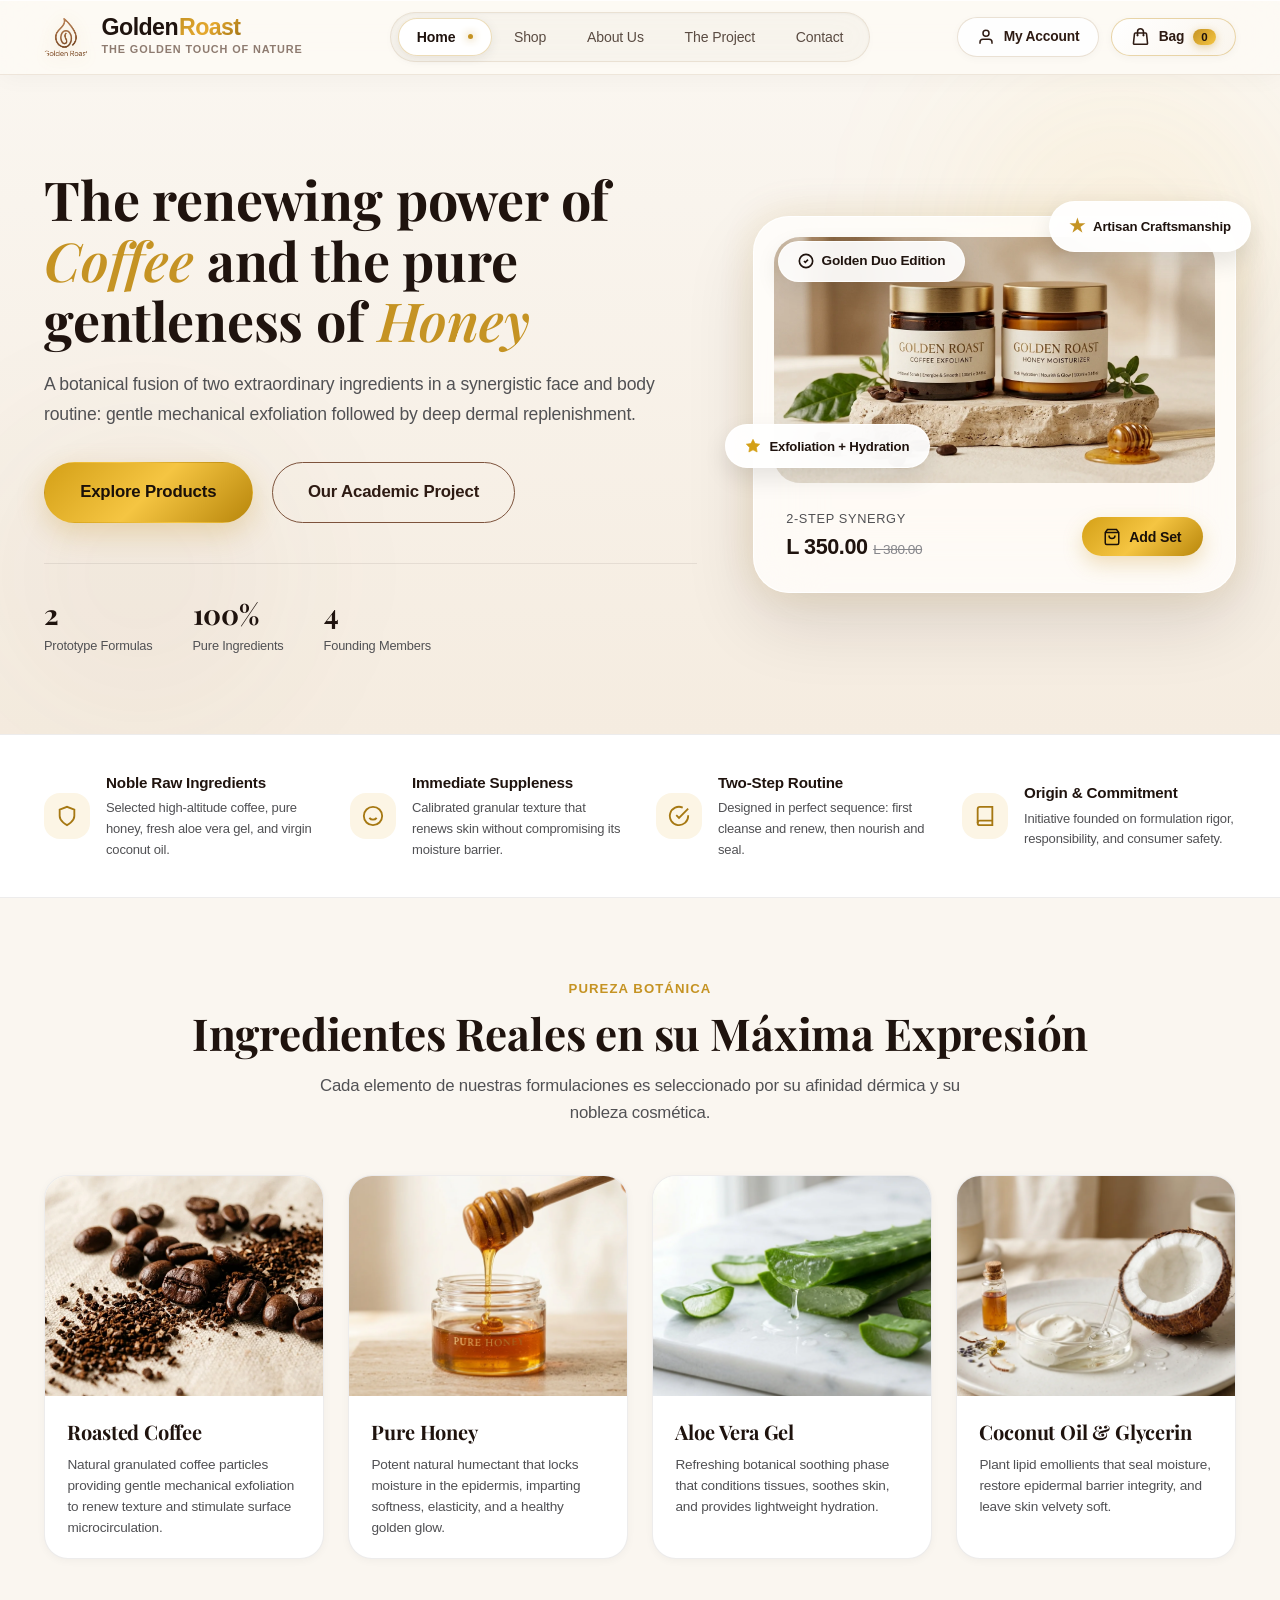
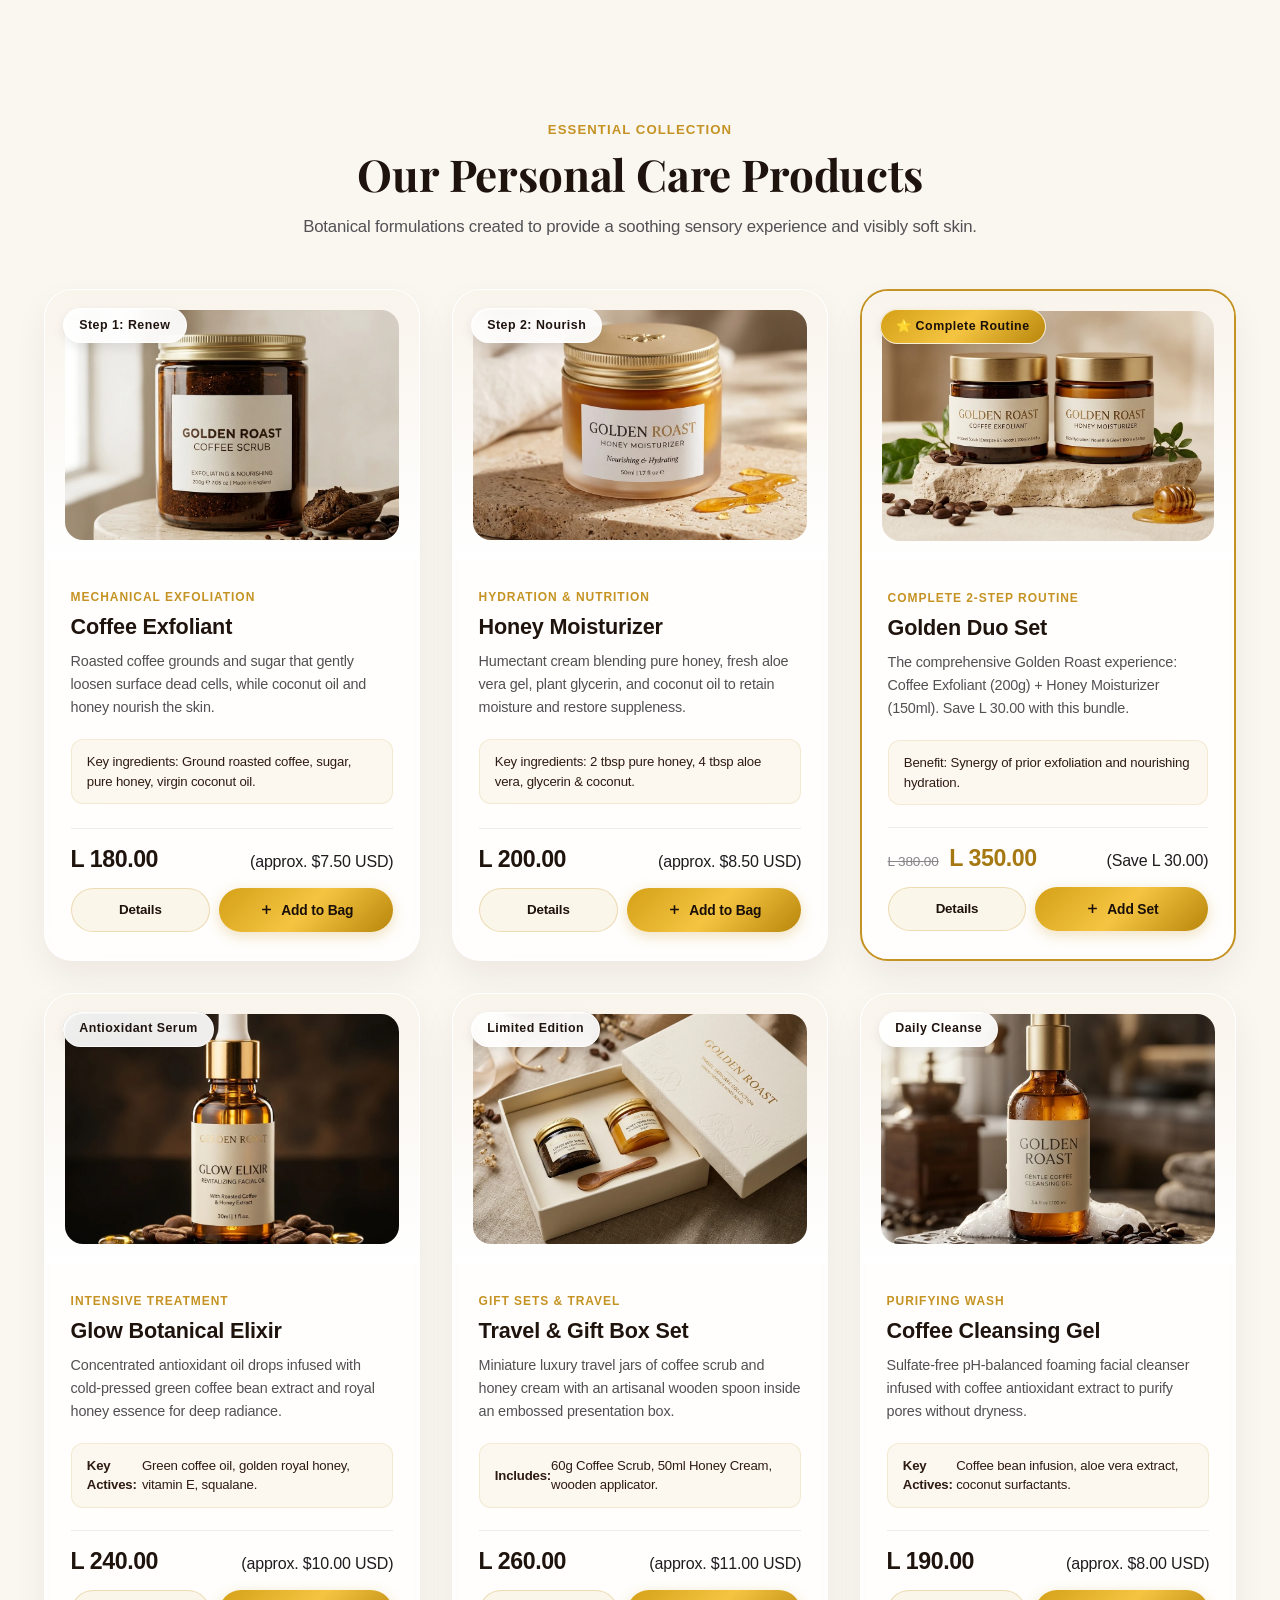
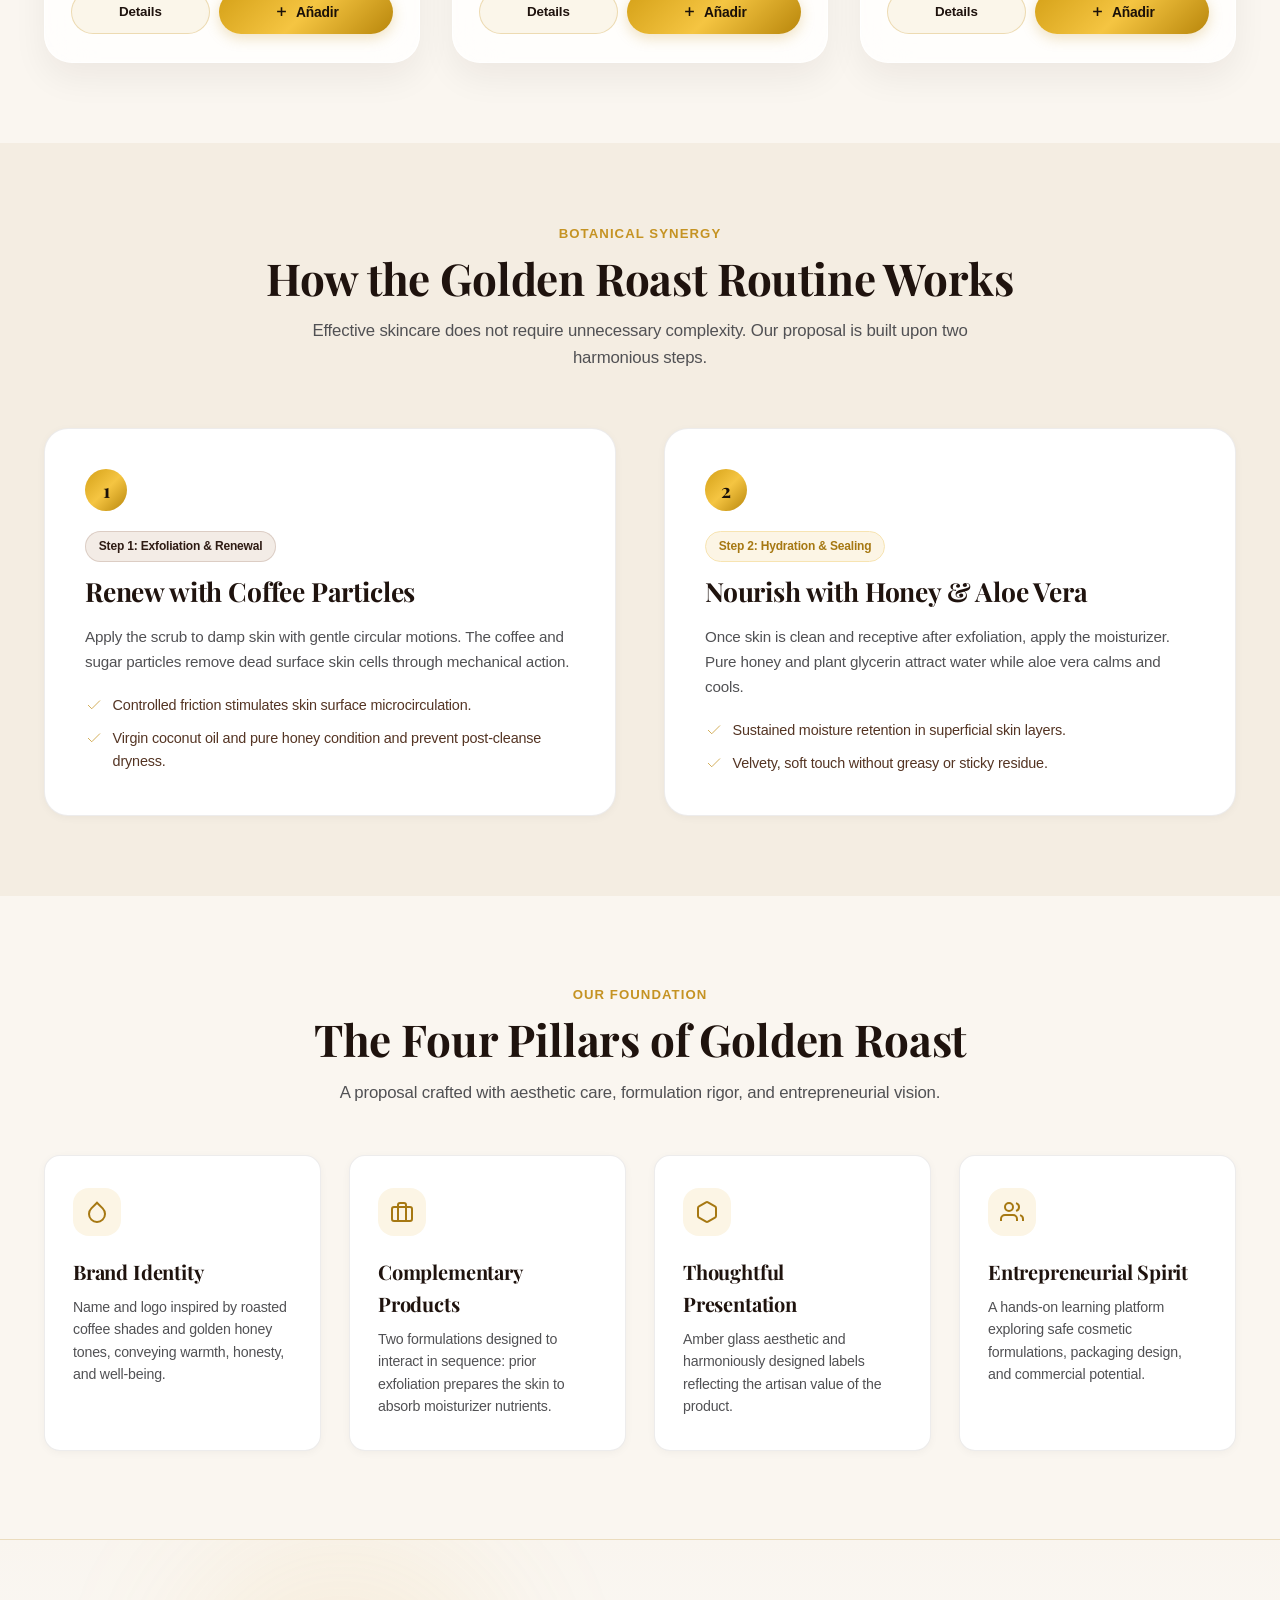
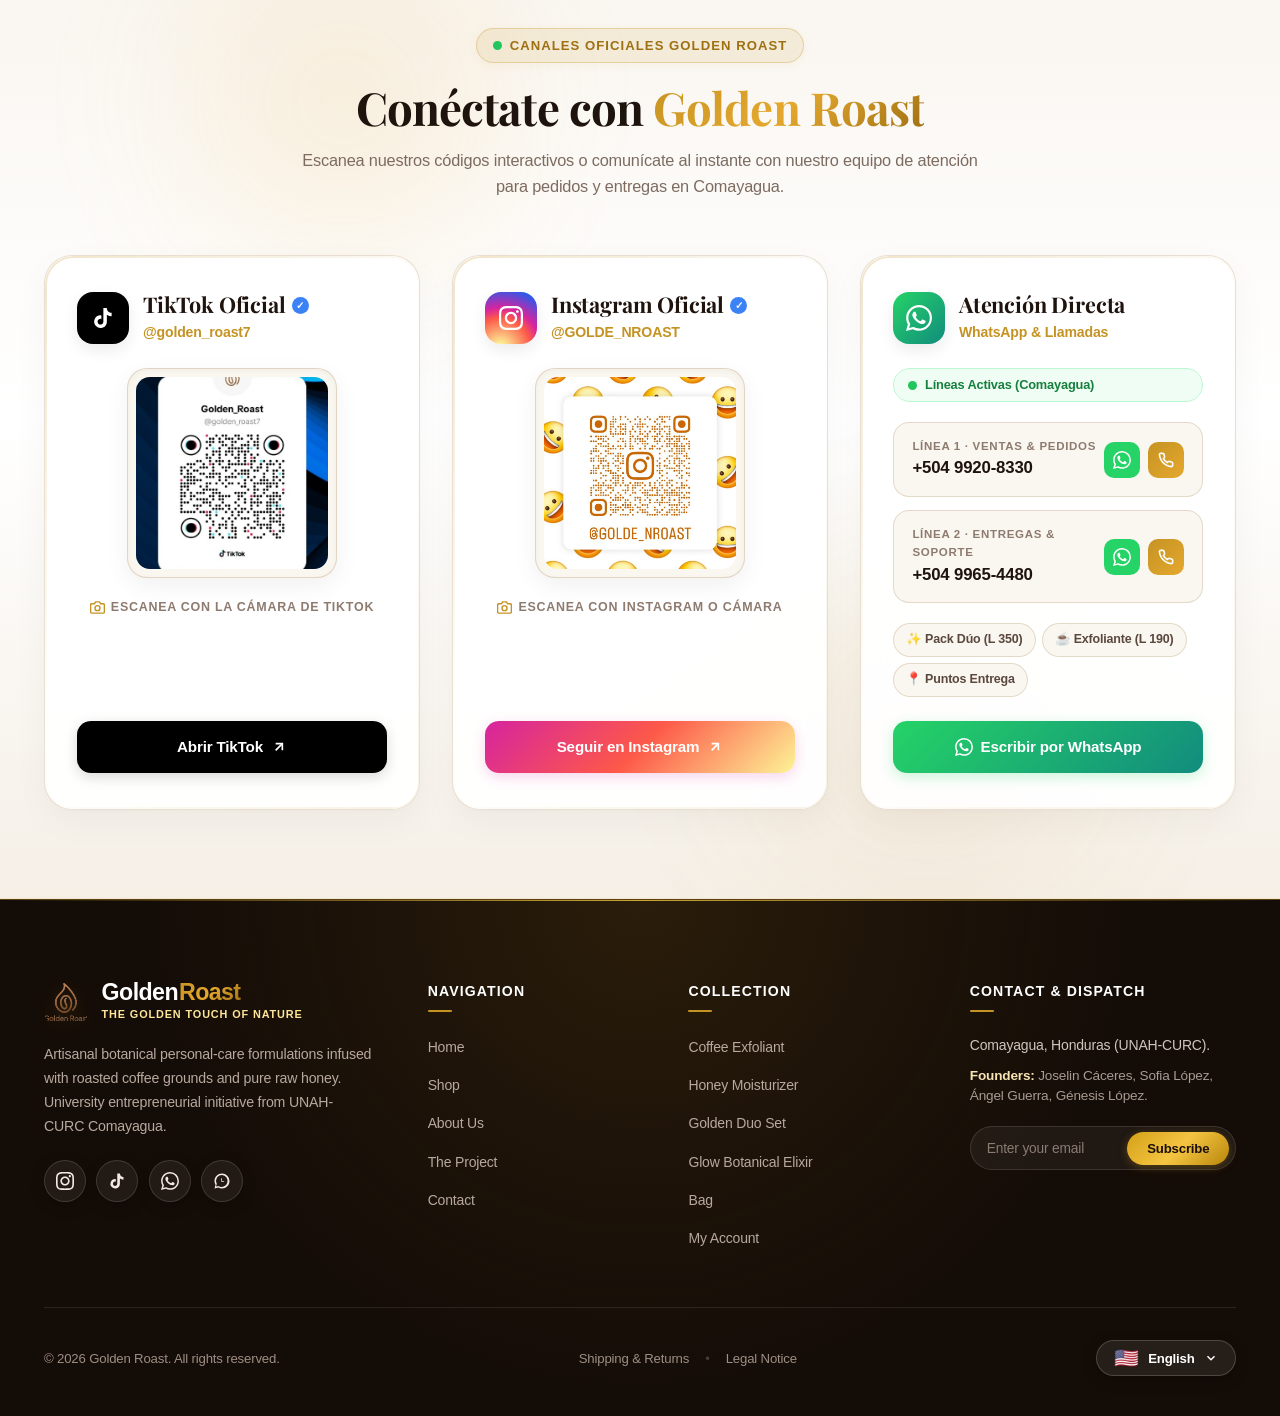
==== index.html @ fe07c1a3 "fix(header): remove top announcement bar" ====
<!DOCTYPE html>
<html lang="en" class="notranslate" translate="no">
<head>
  <meta charset="UTF-8">
  <meta name="viewport" content="width=device-width, initial-scale=1.0">
  <meta name="google" content="notranslate">
  <title>Golden Roast | Cosmética Natural Inspirada en Café y Miel</title>
  <meta name="description" content="Golden Roast: Productos artesanales de cuidado personal formulados con café tostado y miel pura de abeja.">
  <link rel="icon" type="image/png" href="assets/img/logo.png">
  <link rel="stylesheet" href="css/styles.css">
</head>
<body>


  <!-- Brand Preloader -->
  <div class="site-preloader" id="sitePreloader">
    <img src="assets/img/logo.png" alt="Golden Roast" class="preloader-drop">
    <div class="preloader-text">Golden Roast</div>
    <div style="font-size: 0.8rem; color: var(--text-muted); margin-top: 0.35rem;" data-i18n="brand.slogan">The Golden touch of nature</div>
  </div>

      <!-- Header (Apple Human Interface × Windows 11 Fluent Acrylic) -->
  <header class="main-header">
    <div class="container nav-container">
      <a href="index.html" class="brand-link" translate="no">
        <img src="assets/img/logo.png" alt="Golden Roast Logo" class="brand-logo-img">
        <div class="brand-text notranslate" translate="no">
          <span class="brand-name notranslate" translate="no">Golden<span>Roast</span></span>
          <span class="brand-slogan notranslate" translate="no">The Golden touch of nature</span>
        </div>
      </a>

      <!-- Navigation Dock & Off-Canvas Mobile Drawer -->
      <nav class="main-nav" id="mainNav">
        <div class="mobile-nav-header">
          <div class="brand-link" translate="no">
            <img src="assets/img/logo.png" alt="Golden Roast" class="brand-logo-img" style="width: 36px; height: 36px;">
            <span class="brand-name notranslate" translate="no" style="font-size: 1.25rem;">Golden<span>Roast</span></span>
          </div>
          <button class="mobile-nav-close" id="mobileNavClose" aria-label="Close navigation">&times;</button>
        </div>

        <ul class="nav-links">
          <li class="nav-item">
            <a href="index.html" class="active">
              <svg class="nav-icon" width="16" height="16" viewBox="0 0 24 24" fill="none" stroke="currentColor" stroke-width="2"><path d="m3 9 9-7 9 7v11a2 2 0 0 1-2 2H5a2 2 0 0 1-2-2z"/><polyline points="9 22 9 12 15 12 15 22"/></svg>
              <span data-i18n="nav.home">Inicio</span>
            </a>
          </li>
          <li class="nav-item">
            <a href="tienda.html" class="">
              <svg class="nav-icon" width="16" height="16" viewBox="0 0 24 24" fill="none" stroke="currentColor" stroke-width="2"><path d="M6 2 3 6v14a2 2 0 0 0 2 2h14a2 2 0 0 0 2-2V6l-3-4Z"/><line x1="3" y1="6" x2="21" y2="6"/><path d="M16 10a4 4 0 0 1-8 0"/></svg>
              <span data-i18n="nav.shop">Tienda</span>
            </a>
          </li>
          <li class="nav-item">
            <a href="sobre-nosotros.html" class="">
              <svg class="nav-icon" width="16" height="16" viewBox="0 0 24 24" fill="none" stroke="currentColor" stroke-width="2"><circle cx="12" cy="12" r="10"/><line x1="12" y1="16" x2="12" y2="12"/><line x1="12" y1="8" x2="12.01" y2="8"/></svg>
              <span data-i18n="nav.about">Sobre Nosotros</span>
            </a>
          </li>
          <li class="nav-item">
            <a href="proyecto.html" class="">
              <svg class="nav-icon" width="16" height="16" viewBox="0 0 24 24" fill="none" stroke="currentColor" stroke-width="2"><path d="M4 19.5v-15A2.5 2.5 0 0 1 6.5 2H20v20H6.5a2.5 2.5 0 0 1-2.5-2.5Z"/><path d="M6 6h10"/><path d="M6 10h10"/></svg>
              <span data-i18n="nav.project">El Proyecto</span>
            </a>
          </li>
          <li class="nav-item">
            <a href="contacto.html" class="">
              <svg class="nav-icon" width="16" height="16" viewBox="0 0 24 24" fill="none" stroke="currentColor" stroke-width="2"><path d="M22 16.92v3a2 2 0 0 1-2.18 2 19.79 19.79 0 0 1-8.63-3.07 19.5 19.5 0 0 1-6-6 19.79 19.79 0 0 1-3.07-8.67A2 2 0 0 1 4.11 2h3a2 2 0 0 1 2 1.72 12.84 12.84 0 0 0 .7 2.81 2 2 0 0 1-.45 2.11L8.09 9.91a16 16 0 0 0 6 6l1.27-1.27a2 2 0 0 1 2.11-.45 12.84 12.84 0 0 0 2.81.7A2 2 0 0 1 22 16.92z"/></svg>
              <span data-i18n="nav.contact">Contacto</span>
            </a>
          </li>
        </ul>

        <div class="mobile-nav-footer">
          <a href="cuenta.html" class="nav-account-btn " style="width: 100%; justify-content: center;">
            <svg width="18" height="18" viewBox="0 0 24 24" fill="none" stroke="currentColor" stroke-width="2"><path d="M20 21v-2a4 4 0 0 0-4-4H8a4 4 0 0 0-4 4v2"/><circle cx="12" cy="7" r="4"/></svg>
            <span data-i18n="nav.account">Mi Cuenta</span>
          </a>
        </div>
      </nav>

      <!-- Nav Actions -->
      <div class="nav-actions">
        <a href="cuenta.html" class="nav-account-btn ">
          <svg width="18" height="18" viewBox="0 0 24 24" fill="none" stroke="currentColor" stroke-width="2">
            <path d="M20 21v-2a4 4 0 0 0-4-4H8a4 4 0 0 0-4 4v2"></path>
            <circle cx="12" cy="7" r="4"></circle>
          </svg>
          <span data-i18n="nav.account">Mi Cuenta</span>
        </a>

        <button class="btn-cart-nav" aria-label="Abrir Bolsa de Compras">
          <svg class="cart-icon-svg" viewBox="0 0 24 24" fill="none" stroke-width="2">
            <path stroke-linecap="round" stroke-linejoin="round" d="M15.75 10.5V6a3.75 3.75 0 10-7.5 0v4.5m11.356-1.993l1.263 12c.07.665-.45 1.243-1.119 1.243H4.25a1.125 1.125 0 01-1.12-1.243l1.264-12A1.125 1.125 0 015.513 7.5h12.974c.576 0 1.059.435 1.119 1.007zM8.625 10.5a.375.375 0 11-.75 0 .375.375 0 01.75 0zm7.5 0a.375.375 0 11-.75 0 .375.375 0 01.75 0z" />
          </svg>
          <span data-i18n="nav.cart">Bolsa</span>
          <span class="cart-badge">0</span>
        </button>

        <button class="mobile-toggle" id="mobileMenuToggle" aria-label="Abrir Menú">
          <svg width="22" height="22" viewBox="0 0 24 24" fill="none" stroke="currentColor" stroke-width="2.2">
            <line x1="3" y1="12" x2="21" y2="12"></line>
            <line x1="3" y1="6" x2="21" y2="6"></line>
            <line x1="3" y1="18" x2="21" y2="18"></line>
          </svg>
        </button>
      </div>
    </div>
  </header>

  <main>
    <!-- Hero Section con Ambient Glows -->
    <section class="hero">
      <div class="ambient-glow-orb hero-glow-1"></div>
      <div class="ambient-glow-orb hero-glow-2"></div>
      <div class="container hero-grid">
        <div class="hero-content">
          <h1 class="hero-title">
            <span data-i18n="hero.title_pre">El poder renovador del</span> 
            <em data-i18n="hero.title_coffee">Café</em> 
            <span data-i18n="hero.title_and">y la suavidad pura de la</span> 
            <em data-i18n="hero.title_honey">Miel</em>
          </h1>
          <p class="hero-desc" data-i18n="hero.desc">
            Fusión botánica de dos ingredientes extraordinarios en una rutina sinérgica de cuidado facial y corporal: exfoliación mecánica suave seguida de nutrición dérmica profunda.
          </p>
          <div class="hero-cta-group">
            <a href="tienda.html" class="btn btn-primary btn-lg" data-i18n="hero.cta_shop">Descubrir Productos</a>
            <a href="sobre-nosotros.html" class="btn btn-outline btn-lg" data-i18n="hero.cta_project">Conocer el Proyecto</a>
          </div>
          <div class="hero-stats">
            <div class="stat-item">
              <span class="stat-num">2</span>
              <span class="stat-label" data-i18n="hero.stat_prototypes">Fórmulas Prototipo</span>
            </div>
            <div class="stat-item">
              <span class="stat-num">100%</span>
              <span class="stat-label" data-i18n="hero.stat_natural">Ingredientes Puros</span>
            </div>
            <div class="stat-item">
              <span class="stat-num">4</span>
              <span class="stat-label" data-i18n="hero.stat_team">Integrantes Emprendedores</span>
            </div>
          </div>
        </div>

        <div class="hero-visual-stage">
          <div class="hero-floating-bubble hero-bubble-top">
            <span style="color: #C59323; font-size: 1.1rem;">★</span>
            <span data-i18n="hero.pill_artisan">Artisan Craftsmanship</span>
          </div>

          <div class="hero-interactive-card">
            <div class="hero-spotlight-tag">
              <svg width="16" height="16" viewBox="0 0 24 24" fill="none" stroke="currentColor" stroke-width="2.5"><circle cx="12" cy="12" r="10"/><path d="m9 12 2 2 4-4"/></svg>
              <span>Golden Duo Edition</span>
            </div>

            <div class="hero-media-wrapper">
              <picture>
                <source srcset="assets/img/photo-hero-duo.webp" type="image/webp">
                <img src="assets/img/photo-hero-duo.jpg" alt="Golden Roast Skincare Duo Set" class="hero-img" width="600" height="420" loading="eager">
              </picture>
            </div>

            <div class="hero-interactive-bar">
              <div>
                <div style="font-size: 0.8rem; color: var(--text-muted); text-transform: uppercase; letter-spacing: 0.05em;">2-Step Synergy</div>
                <div class="hero-price-tag">L 350.00 <span style="font-size: 0.85rem; color: var(--text-light); text-decoration: line-through; font-weight: 500;">L 380.00</span></div>
              </div>

              <button class="hero-action-pill" data-add-cart="pack-duo">
                <svg width="18" height="18" viewBox="0 0 24 24" fill="none" stroke="currentColor" stroke-width="2"><path d="M6 2 3 6v14a2 2 0 0 0 2 2h14a2 2 0 0 0 2-2V6l-3-4Z"/><path d="M3 6h18"/><path d="M16 10a4 4 0 0 1-8 0"/></svg>
                <span>Add Set</span>
              </button>
            </div>
          </div>

          <div class="hero-floating-bubble hero-bubble-bottom">
            <svg width="16" height="16" viewBox="0 0 24 24" fill="#D4A017" stroke="#D4A017">
              <polygon points="12 2 15.09 8.26 22 9.27 17 14.14 18.18 21.02 12 17.77 5.82 21.02 7 14.14 2 9.27 8.91 8.26 12 2"/>
            </svg>
            <span data-i18n="hero.pill_routine">Exfoliation + Hydration</span>
          </div>
        </div>
      </div>
    </section>

    <!-- Trust / Values Bar -->
    <section class="trust-bar">
      <div class="container trust-grid">
        <div class="trust-card">
          <div class="trust-icon">
            <svg width="22" height="22" viewBox="0 0 24 24" fill="none" stroke="currentColor" stroke-width="2">
              <path d="M12 22s8-4 8-10V5l-8-3-8 3v7c0 6 8 10 8 10z"></path>
            </svg>
          </div>
          <div>
            <h4 class="trust-title" data-i18n="trust.ingredients.title">Materias Primas Nobles</h4>
            <p class="trust-desc" data-i18n="trust.ingredients.desc">Café de altura seleccionado, miel pura de abeja, gel de aloe vera y aceite de coco virgen.</p>
          </div>
        </div>

        <div class="trust-card">
          <div class="trust-icon">
            <svg width="22" height="22" viewBox="0 0 24 24" fill="none" stroke="currentColor" stroke-width="2">
              <circle cx="12" cy="12" r="10"></circle>
              <path d="M8 14s1.5 2 4 2 4-2 4-2"></path>
              <line x1="9" y1="9" x2="9.01" y2="9"></line>
              <line x1="15" y1="9" x2="15.01" y2="9"></line>
            </svg>
          </div>
          <div>
            <h4 class="trust-title" data-i18n="trust.softness.title">Suavidad Inmediata</h4>
            <p class="trust-desc" data-i18n="trust.softness.desc">Textura granulada calibrada que renueva la piel sin agredir su barrera protectora.</p>
          </div>
        </div>

        <div class="trust-card">
          <div class="trust-icon">
            <svg width="22" height="22" viewBox="0 0 24 24" fill="none" stroke="currentColor" stroke-width="2">
              <path d="M22 11.08V12a10 10 0 1 1-5.93-9.14"></path>
              <polyline points="22 4 12 14.01 9 11.01"></polyline>
            </svg>
          </div>
          <div>
            <h4 class="trust-title" data-i18n="trust.synergy.title">Rutina en Dos Pasos</h4>
            <p class="trust-desc" data-i18n="trust.synergy.desc">Diseñados en secuencia perfecta: primero limpiar y renovar, luego nutrir y sellar.</p>
          </div>
        </div>

        <div class="trust-card">
          <div class="trust-icon">
            <svg width="22" height="22" viewBox="0 0 24 24" fill="none" stroke="currentColor" stroke-width="2">
              <path d="M4 19.5A2.5 2.5 0 0 1 6.5 17H20"></path>
              <path d="M6.5 2H20v20H6.5A2.5 2.5 0 0 1 4 19.5v-15A2.5 2.5 0 0 1 6.5 2z"></path>
            </svg>
          </div>
          <div>
            <h4 class="trust-title" data-i18n="trust.origin.title">Origen & Compromiso</h4>
            <p class="trust-desc" data-i18n="trust.origin.desc">Iniciativa nacida con rigor de formulación, responsabilidad y transparencia.</p>
          </div>
        </div>
      </div>
    </section>

    <!-- Módulo de Fotografía Real de Ingredientes -->
    <section class="ingredient-showcase-section">
      <div class="container">
        <div style="text-align: center;">
          <span class="section-tag">Pureza Botánica</span>
          <h2 class="section-title">Ingredientes Reales en su Máxima Expresión</h2>
          <p class="section-subtitle">
            Cada elemento de nuestras formulaciones es seleccionado por su afinidad dérmica y su nobleza cosmética.
          </p>
        </div>

        <div class="ingredient-photo-grid">
          <!-- 1. Roasted Coffee -->
          <article class="ingredient-photo-card">
            <div class="ingredient-img-wrapper">
              <picture>
                <source srcset="assets/img/photo-coffee-beans.webp" type="image/webp">
                <img src="assets/img/photo-coffee-beans.jpg" alt="Roasted Coffee Beans and Natural Grounds" loading="lazy" width="400" height="260">
              </picture>
            </div>
            <div class="ingredient-card-content">
              <h4 data-i18n="home.ing_coffee_title">Roasted Coffee</h4>
              <p data-i18n="home.ing_coffee_desc">Natural granulated coffee particles providing gentle mechanical exfoliation to renew texture and stimulate surface microcirculation.</p>
            </div>
          </article>

          <!-- 2. Pure Honey -->
          <article class="ingredient-photo-card">
            <div class="ingredient-img-wrapper">
              <picture>
                <source srcset="assets/img/photo-honey.webp" type="image/webp">
                <img src="assets/img/photo-honey.jpg" alt="Pure Raw Natural Honey" loading="lazy" width="400" height="260">
              </picture>
            </div>
            <div class="ingredient-card-content">
              <h4 data-i18n="home.ing_honey_title">Pure Honey</h4>
              <p data-i18n="home.ing_honey_desc">Potent natural humectant that locks moisture in the epidermis, imparting softness, elasticity, and a healthy golden glow.</p>
            </div>
          </article>

          <!-- 3. Aloe Vera Gel -->
          <article class="ingredient-photo-card">
            <div class="ingredient-img-wrapper">
              <picture>
                <source srcset="assets/img/photo-aloe-vera.webp" type="image/webp">
                <img src="assets/img/photo-aloe-vera.jpg" alt="Fresh Green Aloe Vera Botanical Leaf" loading="lazy" width="400" height="260">
              </picture>
            </div>
            <div class="ingredient-card-content">
              <h4 data-i18n="home.ing_aloe_title">Aloe Vera Gel</h4>
              <p data-i18n="home.ing_aloe_desc">Refreshing botanical soothing phase that conditions tissues, soothes skin, and provides lightweight hydration.</p>
            </div>
          </article>

          <!-- 4. Coconut Oil and Glycerin -->
          <article class="ingredient-photo-card">
            <div class="ingredient-img-wrapper">
              <picture>
                <source srcset="assets/img/photo-cream-texture.webp" type="image/webp">
                <img src="assets/img/photo-cream-texture.jpg" alt="Virgin Coconut Oil and Plant Glycerin" loading="lazy" width="400" height="260">
              </picture>
            </div>
            <div class="ingredient-card-content">
              <h4 data-i18n="home.ing_coconut_title">Coconut Oil & Glycerin</h4>
              <p data-i18n="home.ing_coconut_desc">Plant lipid emollients that seal moisture, restore epidermal barrier integrity, and leave skin velvety soft.</p>
            </div>
          </article>
        </div>
      </div>
    </section>

    <!-- Featured Products -->
    <section class="products-section">
      <div class="container">
        <div style="text-align: center;">
          <span class="section-tag" data-i18n="shop.tag">Exclusive Botanical Collection</span>
          <h2 class="section-title" data-i18n="shop.title">Natural Personal-Care Formulations</h2>
          <p class="section-subtitle" data-i18n="shop.subtitle">
            Artisanal skincare crafted with high-purity coffee grounds, raw honey, and soothing botanical extracts for visibly renewed, radiant skin.
          </p>
        </div>

                <div class="products-grid-6">

          <!-- 1. Coffee Exfoliant -->
          <article class="product-enterprise-card">
            <span class="product-badge-float" data-i18n="product.step1">Step 1: Renew</span>
            <div class="product-thumb-container">
              <picture>
                <source srcset="assets/img/producto-exfoliante.webp" type="image/webp">
                <img src="assets/img/producto-exfoliante.jpg" alt="Golden Roast Coffee Exfoliant" loading="lazy" width="400" height="350">
              </picture>
            </div>
            <div class="product-info-box">
              <span class="product-tagline" data-i18n="prod.scrub.cat">Mechanical Exfoliation</span>
              <h3 class="product-heading-link"><a href="producto-exfoliante.html" data-i18n="prod.scrub.name">Coffee Exfoliant</a></h3>
              <p class="product-brief" data-i18n="prod.scrub.summary">
                Finely ground roasted coffee and organic sugar gently loosen surface dead cells, leaving skin prepped and invigorated.
              </p>
              <div class="product-botanical-keys" data-i18n="prod.scrub.ingredients_label">
                <strong>Key Actives:</strong> Roasted coffee, pure honey, virgin coconut oil, sugar crystals.
              </div>
              <div class="product-bottom-row">
                <div class="product-price-bar">
                  <span class="product-price-main" data-i18n="prod.scrub.price">L 180.00</span>
                  <span class="product-price-sub">(approx. $7.50 USD)</span>
                </div>
                <div class="product-actions-group">
                  <a href="producto-exfoliante.html" class="product-btn-secondary" data-i18n="btn.view_details">Detalles</a>
                  <button class="product-btn-add" data-add-cart="exfoliante">
                    <svg width="15" height="15" viewBox="0 0 24 24" fill="none" stroke="currentColor" stroke-width="2.5"><line x1="12" y1="5" x2="12" y2="19"/><line x1="5" y1="12" x2="19" y2="12"/></svg>
                    <span data-i18n="btn.add_to_cart">Añadir</span>
                  </button>
                </div>
              </div>
            </div>
          </article>

          <!-- 2. Honey Moisturizer -->
          <article class="product-enterprise-card">
            <span class="product-badge-float" data-i18n="product.step2">Step 2: Nourish</span>
            <div class="product-thumb-container">
              <picture>
                <source srcset="assets/img/producto-hidratante.webp" type="image/webp">
                <img src="assets/img/producto-hidratante.jpg" alt="Golden Roast Honey Moisturizer" loading="lazy" width="400" height="350">
              </picture>
            </div>
            <div class="product-info-box">
              <span class="product-tagline" data-i18n="prod.cream.cat">Deep Hydration</span>
              <h3 class="product-heading-link"><a href="producto-hidratante.html" data-i18n="prod.cream.name">Honey Moisturizer</a></h3>
              <p class="product-brief" data-i18n="prod.cream.summary">
                Deep humectant formula combining pure raw honey, soothing aloe vera gel, and plant glycerin for a silky, non-greasy finish.
              </p>
              <div class="product-botanical-keys" data-i18n="prod.cream.ingredients_label">
                <strong>Key Actives:</strong> Pure honey (2 tbsp), aloe vera (4 tbsp), plant glycerin & coconut.
              </div>
              <div class="product-bottom-row">
                <div class="product-price-bar">
                  <span class="product-price-main" data-i18n="prod.cream.price">L 200.00</span>
                  <span class="product-price-sub">(approx. $8.50 USD)</span>
                </div>
                <div class="product-actions-group">
                  <a href="producto-hidratante.html" class="product-btn-secondary" data-i18n="btn.view_details">Detalles</a>
                  <button class="product-btn-add" data-add-cart="hidratante">
                    <svg width="15" height="15" viewBox="0 0 24 24" fill="none" stroke="currentColor" stroke-width="2.5"><line x1="12" y1="5" x2="12" y2="19"/><line x1="5" y1="12" x2="19" y2="12"/></svg>
                    <span data-i18n="btn.add_to_cart">Añadir</span>
                  </button>
                </div>
              </div>
            </div>
          </article>

          <!-- 3. Golden Duo Set -->
          <article class="product-enterprise-card" style="border: 2px solid var(--gold-primary);">
            <span class="product-badge-float" style="background: var(--gold-gradient); color: #1A1009;" data-i18n="product.recommended">⭐ Best Value Routine</span>
            <div class="product-thumb-container">
              <picture>
                <source srcset="assets/img/producto-pack.webp" type="image/webp">
                <img src="assets/img/producto-pack.jpg" alt="Golden Duo Complete Routine" loading="lazy" width="400" height="350">
              </picture>
            </div>
            <div class="product-info-box">
              <span class="product-tagline" data-i18n="prod.bundle.cat">2-Step Synergy</span>
              <h3 class="product-heading-link"><a href="sobre-nosotros.html#rutina" data-i18n="prod.bundle.name">Golden Duo Routine Set</a></h3>
              <p class="product-brief" data-i18n="prod.bundle.summary">
                The signature Golden Roast ritual: Coffee Exfoliant (200g) + Honey Moisturizer (150ml). Save L 30.00 with this bundle.
              </p>
              <div class="product-botanical-keys" data-i18n="prod.bundle.ingredients_label">
                <strong>Special Benefit:</strong> Complete synergy of mechanical renewal followed by cellular sealing.
              </div>
              <div class="product-bottom-row">
                <div class="product-price-bar">
                  <div>
                    <span style="font-size: 0.85rem; color: var(--text-light); text-decoration: line-through; margin-right: 0.4rem;" data-i18n="prod.bundle.original_price">L 380.00</span>
                    <span class="product-price-main" style="color: var(--gold-hover);" data-i18n="prod.bundle.price">L 350.00</span>
                  </div>
                  <span class="product-price-sub">(Save L 30.00)</span>
                </div>
                <div class="product-actions-group">
                  <a href="sobre-nosotros.html#rutina" class="product-btn-secondary" data-i18n="btn.view_details">Detalles</a>
                  <button class="product-btn-add" data-add-cart="pack-duo">
                    <svg width="15" height="15" viewBox="0 0 24 24" fill="none" stroke="currentColor" stroke-width="2.5"><line x1="12" y1="5" x2="12" y2="19"/><line x1="5" y1="12" x2="19" y2="12"/></svg>
                    <span data-i18n="btn.add_bundle">Añadir Set</span>
                  </button>
                </div>
              </div>
            </div>
          </article>

          <!-- 4. Glow Botanical Elixir -->
          <article class="product-enterprise-card">
            <span class="product-badge-float">Antioxidant Serum</span>
            <div class="product-thumb-container">
              <picture>
                <source srcset="assets/img/producto-elixir.webp" type="image/webp">
                <img src="assets/img/producto-elixir.jpg" alt="Glow Botanical Elixir" loading="lazy" width="400" height="350">
              </picture>
            </div>
            <div class="product-info-box">
              <span class="product-tagline">Intensive Treatment</span>
              <h3 class="product-heading-link"><a href="producto-hidratante.html">Glow Botanical Elixir</a></h3>
              <p class="product-brief">
                Concentrated antioxidant oil drops infused with cold-pressed green coffee bean extract and royal honey essence for deep radiance.
              </p>
              <div class="product-botanical-keys">
                <strong>Key Actives:</strong> Green coffee oil, golden royal honey, vitamin E, squalane.
              </div>
              <div class="product-bottom-row">
                <div class="product-price-bar">
                  <span class="product-price-main">L 240.00</span>
                  <span class="product-price-sub">(approx. $10.00 USD)</span>
                </div>
                <div class="product-actions-group">
                  <a href="producto-hidratante.html" class="product-btn-secondary" data-i18n="btn.view_details">Detalles</a>
                  <button class="product-btn-add" data-add-cart="elixir">
                    <svg width="15" height="15" viewBox="0 0 24 24" fill="none" stroke="currentColor" stroke-width="2.5"><line x1="12" y1="5" x2="12" y2="19"/><line x1="5" y1="12" x2="19" y2="12"/></svg>
                    <span>Añadir</span>
                  </button>
                </div>
              </div>
            </div>
          </article>

          <!-- 5. Travel & Gift Collection -->
          <article class="product-enterprise-card">
            <span class="product-badge-float">Limited Edition</span>
            <div class="product-thumb-container">
              <picture>
                <source srcset="assets/img/producto-travel-kit.webp" type="image/webp">
                <img src="assets/img/producto-travel-kit.jpg" alt="Travel and Gift Collection" loading="lazy" width="400" height="350">
              </picture>
            </div>
            <div class="product-info-box">
              <span class="product-tagline">Gift Sets & Travel</span>
              <h3 class="product-heading-link"><a href="sobre-nosotros.html#rutina">Travel & Gift Box Set</a></h3>
              <p class="product-brief">
                Miniature luxury travel jars of coffee scrub and honey cream with an artisanal wooden spoon inside an embossed presentation box.
              </p>
              <div class="product-botanical-keys">
                <strong>Includes:</strong> 60g Coffee Scrub, 50ml Honey Cream, wooden applicator.
              </div>
              <div class="product-bottom-row">
                <div class="product-price-bar">
                  <span class="product-price-main">L 260.00</span>
                  <span class="product-price-sub">(approx. $11.00 USD)</span>
                </div>
                <div class="product-actions-group">
                  <a href="sobre-nosotros.html#rutina" class="product-btn-secondary" data-i18n="btn.view_details">Detalles</a>
                  <button class="product-btn-add" data-add-cart="travel-kit">
                    <svg width="15" height="15" viewBox="0 0 24 24" fill="none" stroke="currentColor" stroke-width="2.5"><line x1="12" y1="5" x2="12" y2="19"/><line x1="5" y1="12" x2="19" y2="12"/></svg>
                    <span>Añadir</span>
                  </button>
                </div>
              </div>
            </div>
          </article>

          <!-- 6. Gentle Coffee Cleansing Gel -->
          <article class="product-enterprise-card">
            <span class="product-badge-float">Daily Cleanse</span>
            <div class="product-thumb-container">
              <picture>
                <source srcset="assets/img/producto-cleanser.webp" type="image/webp">
                <img src="assets/img/producto-cleanser.jpg" alt="Gentle Coffee Cleansing Gel" loading="lazy" width="400" height="350">
              </picture>
            </div>
            <div class="product-info-box">
              <span class="product-tagline">Purifying Wash</span>
              <h3 class="product-heading-link"><a href="producto-exfoliante.html">Coffee Cleansing Gel</a></h3>
              <p class="product-brief">
                Sulfate-free pH-balanced foaming facial cleanser infused with coffee antioxidant extract to purify pores without dryness.
              </p>
              <div class="product-botanical-keys">
                <strong>Key Actives:</strong> Coffee bean infusion, aloe vera extract, coconut surfactants.
              </div>
              <div class="product-bottom-row">
                <div class="product-price-bar">
                  <span class="product-price-main">L 190.00</span>
                  <span class="product-price-sub">(approx. $8.00 USD)</span>
                </div>
                <div class="product-actions-group">
                  <a href="producto-exfoliante.html" class="product-btn-secondary" data-i18n="btn.view_details">Detalles</a>
                  <button class="product-btn-add" data-add-cart="cleanser">
                    <svg width="15" height="15" viewBox="0 0 24 24" fill="none" stroke="currentColor" stroke-width="2.5"><line x1="12" y1="5" x2="12" y2="19"/><line x1="5" y1="12" x2="19" y2="12"/></svg>
                    <span>Añadir</span>
                  </button>
                </div>
              </div>
            </div>
          </article>
        </div>
      </div>
    </section>

    <!-- Routine in 2 Steps -->
    <section class="routine-section">
      <div class="container">
        <div style="text-align: center;">
          <span class="section-tag" data-i18n="routine.tag">Sinergia Botánica</span>
          <h2 class="section-title" data-i18n="routine.title">¿Cómo Funciona la Rutina Golden Roast?</h2>
          <p class="section-subtitle" data-i18n="routine.subtitle">
            El cuidado eficaz de la piel no requiere complejidad innecesaria. Nuestra propuesta se fundamenta en dos pasos armónicos.
          </p>
        </div>

        <div class="routine-steps-grid">
          <div class="step-card">
            <div class="step-num-badge" data-i18n="routine.step1.num">1</div>
            <span class="badge badge-coffee" style="margin-bottom: 0.5rem;" data-i18n="routine.step1.badge">Paso 1: Exfoliación & Renovación</span>
            <h3 class="step-title" data-i18n="routine.step1.title">Renueva con Partículas de Café</h3>
            <p class="step-desc" data-i18n="routine.step1.desc">
              Aplica el exfoliante sobre la piel húmeda con suaves movimientos circulares. Las partículas de café y azúcar remueven las células muertas superficiales mediante acción mecánica.
            </p>
            <ul class="step-points">
              <li>
                <svg viewBox="0 0 24 24" fill="none"><polyline points="20 6 9 17 4 12"></polyline></svg>
                <span data-i18n="routine.step1.p1">Fricción controlada que estimula la microcirculación superficial cutánea.</span>
              </li>
              <li>
                <svg viewBox="0 0 24 24" fill="none"><polyline points="20 6 9 17 4 12"></polyline></svg>
                <span data-i18n="routine.step1.p2">El aceite de coco y la miel pura suavizan y previenen la resequedad posterior.</span>
              </li>
            </ul>
          </div>

          <div class="step-card">
            <div class="step-num-badge" data-i18n="routine.step2.num">2</div>
            <span class="badge badge-gold" style="margin-bottom: 0.5rem;" data-i18n="routine.step2.badge">Paso 2: Hidratación & Sellado</span>
            <h3 class="step-title" data-i18n="routine.step2.title">Nutre con Miel y Aloe Vera</h3>
            <p class="step-desc" data-i18n="routine.step2.desc">
              Con la piel limpia y receptiva tras la exfoliación, aplica la crema hidratante. La miel de abeja pura y la glicerina vegetal atraen agua mientras el aloe vera calma y refresca.
            </p>
            <ul class="step-points">
              <li>
                <svg viewBox="0 0 24 24" fill="none"><polyline points="20 6 9 17 4 12"></polyline></svg>
                <span data-i18n="routine.step2.p1">Retención sostenida del agua en las capas superficiales de la piel.</span>
              </li>
              <li>
                <svg viewBox="0 0 24 24" fill="none"><polyline points="20 6 9 17 4 12"></polyline></svg>
                <span data-i18n="routine.step2.p2">Tacto aterciopelado y suave sin dejar sensación grasosa o pegajosa.</span>
              </li>
            </ul>
          </div>
        </div>
      </div>
    </section>

    <!-- Value Proposition -->
    <section class="value-section">
      <div class="container">
        <div style="text-align: center;">
          <span class="section-tag" data-i18n="value.tag">Nuestros Fundamentos</span>
          <h2 class="section-title" data-i18n="value.title">Los Cuatro Pilares de Golden Roast</h2>
          <p class="section-subtitle" data-i18n="value.subtitle">
            Una propuesta construida con dedicación estética, rigor de formulación y visión emprendedora.
          </p>
        </div>

        <div class="value-grid">
          <div class="value-card">
            <div class="value-icon">
              <svg width="24" height="24" viewBox="0 0 24 24" fill="none" stroke="currentColor" stroke-width="2">
                <path d="M12 2.69l5.66 5.66a8 8 0 1 1-11.31 0z"></path>
              </svg>
            </div>
            <h4 data-i18n="value.p1.title">Identidad de Marca</h4>
            <p data-i18n="value.p1.desc">Nombre y logotipo inspirados en los tonos dorados de la miel y tostados del café, transmitiendo calidez, honestidad y bienestar.</p>
          </div>

          <div class="value-card">
            <div class="value-icon">
              <svg width="24" height="24" viewBox="0 0 24 24" fill="none" stroke="currentColor" stroke-width="2">
                <rect x="2" y="7" width="20" height="14" rx="2" ry="2"></rect>
                <path d="M16 21V5a2 2 0 0 0-2-2h-4a2 2 0 0 0-2 2v16"></path>
              </svg>
            </div>
            <h4 data-i18n="value.p2.title">Productos Complementarios</h4>
            <p data-i18n="value.p2.desc">Dos formulaciones ideadas para trabajar en conjunto: la exfoliación previa deja la piel receptiva para absorber la hidratación.</p>
          </div>

          <div class="value-card">
            <div class="value-icon">
              <svg width="24" height="24" viewBox="0 0 24 24" fill="none" stroke="currentColor" stroke-width="2">
                <path d="M21 16V8a2 2 0 0 0-1-1.73l-7-4a2 2 0 0 0-2 0l-7 4A2 2 0 0 0 3 8v8a2 2 0 0 0 1 1.73l7 4a2 2 0 0 0 2 0l7-4A2 2 0 0 0 21 16z"></path>
              </svg>
            </div>
            <h4 data-i18n="value.p3.title">Presentación Cuidada</h4>
            <p data-i18n="value.p3.desc">Envases de vidrio ámbar y etiquetas con diseño armónico que reflejan el valor artesanal del producto.</p>
          </div>

          <div class="value-card">
            <div class="value-icon">
              <svg width="24" height="24" viewBox="0 0 24 24" fill="none" stroke="currentColor" stroke-width="2">
                <path d="M17 21v-2a4 4 0 0 0-4-4H5a4 4 0 0 0-4 4v2"></path>
                <circle cx="9" cy="7" r="4"></circle>
                <path d="M23 21v-2a4 4 0 0 0-3-3.87"></path>
                <path d="M16 3.13a4 4 0 0 1 0 7.75"></path>
              </svg>
            </div>
            <h4 data-i18n="value.p4.title">Espíritu Emprendedor</h4>
            <p data-i18n="value.p4.desc">Una plataforma de aprendizaje práctico para explorar formulaciones seguras, diseño de packaging y potencial comercial.</p>
          </div>
        </div>
      </div>
    </section>

        <!-- Interactive Animated Luxury Social & Contact Hub -->
    <section class="social-hub-section" id="canales-oficiales">
      <div class="social-hub-glow-1"></div>
      <div class="social-hub-glow-2"></div>

      <div class="container">
        <div class="hub-header">
          <div class="hub-badge">
            <span class="hub-live-dot"></span>
            Canales Oficiales Golden Roast
          </div>
          <h2 class="hub-title">
            Conéctate con <span>Golden Roast</span>
          </h2>
          <p class="hub-subtitle">
            Escanea nuestros códigos interactivos o comunícate al instante con nuestro equipo de atención para pedidos y entregas en Comayagua.
          </p>
        </div>

        <div class="hub-cards-grid">
          <!-- 1. TikTok Card -->
          <article class="hub-card">
            <div class="hub-card-header">
              <div class="hub-icon-pill hub-icon-tiktok">
                <svg width="24" height="24" viewBox="0 0 24 24" fill="currentColor"><path d="M19.59 6.69a4.83 4.83 0 0 1-3.77-4.25V2h-3.45v13.67a2.89 2.89 0 0 1-5.2 1.74 2.89 2.89 0 0 1 2.31-4.64 2.93 2.93 0 0 1 .88.13V9.4a6.84 6.84 0 0 0-1-.05A6.33 6.33 0 0 0 5 20.1a6.34 6.34 0 0 0 10.86-4.43v-7a8.16 8.16 0 0 0 4.77 1.52v-3.4a4.85 4.85 0 0 1-1.04-.1z"/></svg>
              </div>
              <div class="hub-card-title-group">
                <h3>TikTok Oficial <span class="hub-verified-check">✓</span></h3>
                <span class="hub-card-tag">@golden_roast7</span>
              </div>
            </div>

            <div class="hub-qr-frame">
              <div class="hub-scan-beam"></div>
              <img src="assets/img/qr-tiktok.jpg" alt="Código QR TikTok Golden Roast @golden_roast7" class="hub-qr-img">
            </div>

            <div class="hub-qr-hint">
              <svg width="15" height="15" viewBox="0 0 24 24" fill="none" stroke="currentColor" stroke-width="2.2"><path d="M23 19a2 2 0 0 1-2 2H3a2 2 0 0 1-2-2V8a2 2 0 0 1 2-2h4l2-3h6l2 3h4a2 2 0 0 1 2 2z"></path><circle cx="12" cy="13" r="4"></circle></svg>
              Escanea con la cámara de TikTok
            </div>

            <a href="https://www.tiktok.com/@golden_roast7?_r=1&_t=ZS-9B3hwITM4cG" target="_blank" rel="noopener noreferrer" class="hub-cta-btn btn-dark-tiktok">
              <span>Abrir TikTok</span>
              <svg width="16" height="16" viewBox="0 0 24 24" fill="none" stroke="currentColor" stroke-width="2.5"><line x1="7" y1="17" x2="17" y2="7"></line><polyline points="7 7 17 7 17 17"></polyline></svg>
            </a>
          </article>

          <!-- 2. Instagram Card -->
          <article class="hub-card">
            <div class="hub-card-header">
              <div class="hub-icon-pill hub-icon-instagram">
                <svg width="24" height="24" viewBox="0 0 24 24" fill="currentColor"><path d="M12 2.163c3.204 0 3.584.012 4.85.07 3.252.148 4.771 1.691 4.919 4.919.058 1.265.069 1.645.069 4.849 0 3.205-.012 3.584-.069 4.849-.149 3.225-1.664 4.771-4.919 4.919-1.266.058-1.644.07-4.85.07-3.204 0-3.584-.012-4.849-.07-3.26-.149-4.771-1.699-4.919-4.92-.058-1.265-.07-1.644-.07-4.849 0-3.204.013-3.583.07-4.849.149-3.227 1.664-4.771 4.919-4.919 1.266-.057 1.645-.069 4.849-.069zm0-2.163c-3.259 0-3.667.014-4.947.072-4.358.2-6.78 2.618-6.98 6.98-.059 1.281-.073 1.689-.073 4.948 0 3.259.014 3.668.072 4.948.2 4.358 2.618 6.78 6.98 6.98 1.281.058 1.689.072 4.948.072 3.259 0 3.668-.014 4.948-.072 4.354-.2 6.782-2.618 6.979-6.98.059-1.28.073-1.689.073-4.948 0-3.259-.014-3.667-.072-4.947-.196-4.354-2.617-6.78-6.979-6.98-1.281-.059-1.69-.073-4.949-.073zm0 5.838c-3.403 0-6.162 2.759-6.162 6.162s2.759 6.163 6.162 6.163 6.162-2.759 6.162-6.163c0-3.403-2.759-6.162-6.162-6.162zm0 10.162c-2.209 0-4-1.79-4-4 0-2.209 1.791-4 4-4s4 1.791 4 4c0 2.21-1.791 4-4 4zm6.406-11.845c-.796 0-1.441.645-1.441 1.44s.645 1.44 1.441 1.44c.795 0 1.439-.645 1.439-1.44s-.644-1.44-1.439-1.44z"/></svg>
              </div>
              <div class="hub-card-title-group">
                <h3>Instagram Oficial <span class="hub-verified-check">✓</span></h3>
                <span class="hub-card-tag">@GOLDE_NROAST</span>
              </div>
            </div>

            <div class="hub-qr-frame">
              <div class="hub-scan-beam"></div>
              <img src="assets/img/qr-instagram.jpg" alt="Código QR Instagram Golden Roast @GOLDE_NROAST" class="hub-qr-img">
            </div>

            <div class="hub-qr-hint">
              <svg width="15" height="15" viewBox="0 0 24 24" fill="none" stroke="currentColor" stroke-width="2.2"><path d="M23 19a2 2 0 0 1-2 2H3a2 2 0 0 1-2-2V8a2 2 0 0 1 2-2h4l2-3h6l2 3h4a2 2 0 0 1 2 2z"></path><circle cx="12" cy="13" r="4"></circle></svg>
              Escanea con Instagram o Cámara
            </div>

            <a href="https://www.instagram.com/golde_nroast/" target="_blank" rel="noopener noreferrer" class="hub-cta-btn btn-sunset-instagram">
              <span>Seguir en Instagram</span>
              <svg width="16" height="16" viewBox="0 0 24 24" fill="none" stroke="currentColor" stroke-width="2.5"><line x1="7" y1="17" x2="17" y2="7"></line><polyline points="7 7 17 7 17 17"></polyline></svg>
            </a>
          </article>

          <!-- 3. WhatsApp & Direct Phone Hub Card -->
          <article class="hub-card">
            <div class="hub-card-header">
              <div class="hub-icon-pill hub-icon-whatsapp">
                <svg width="26" height="26" viewBox="0 0 24 24" fill="currentColor"><path d="M17.472 14.382c-.301-.15-1.78-.878-2.056-.979-.275-.1-.476-.15-.676.15-.2.301-.776.979-.952 1.18-.175.2-.351.226-.652.076-.301-.15-1.27-.468-2.42-1.493-.894-.798-1.498-1.784-1.674-2.085-.175-.3-.019-.463.132-.613.136-.134.301-.351.451-.527.151-.175.2-.301.301-.501.1-.2.05-.376-.025-.526-.075-.15-.677-1.631-.927-2.233-.244-.587-.492-.507-.676-.516l-.577-.01c-.2 0-.527.075-.802.376s-1.053 1.028-1.053 2.508 1.078 2.909 1.229 3.109c.15.2 2.122 3.24 5.141 4.544.718.31 1.279.496 1.716.634.721.23 1.378.197 1.897.12.578-.087 1.78-.727 2.031-1.429.251-.702.251-1.304.175-1.43-.075-.125-.276-.2-.577-.35zm-5.42 7.403h-.004a9.87 9.87 0 0 1-5.031-1.378l-.361-.214-3.741.982.998-3.648-.235-.374a9.86 9.86 0 0 1-1.51-5.26c.001-5.45 4.436-9.884 9.888-9.884 2.64 0 5.122 1.03 6.988 2.898a9.825 9.825 0 0 1 2.893 6.994c-.003 5.45-4.437 9.884-9.886 9.884zm8.413-18.297A11.815 11.815 0 0 0 12.05 0C5.495 0 .16 5.335.157 11.892c0 2.096.547 4.142 1.588 5.945L0 24l6.335-1.662a11.866 11.866 0 0 0 5.713 1.455h.005c6.554 0 11.89-5.335 11.893-11.893a11.82 11.82 0 0 0-3.48-8.413z"/></svg>
              </div>
              <div class="hub-card-title-group">
                <h3>Atención Directa</h3>
                <span class="hub-card-tag">WhatsApp & Llamadas</span>
              </div>
            </div>

            <div class="hub-live-badge">
              <span class="hub-live-dot"></span>
              Líneas Activas (Comayagua)
            </div>

            <div class="hub-phone-list">
              <!-- Line 1 -->
              <div class="hub-phone-row">
                <div class="hub-phone-info">
                  <span class="hub-phone-label">Línea 1 · Ventas & Pedidos</span>
                  <span class="hub-phone-number">+504 9920-8330</span>
                </div>
                <div class="hub-phone-actions">
                  <a href="https://wa.me/50499208330?text=Hola%20Golden%20Roast,%20quisiera%20informaci%C3%B3n%20sobre%20sus%20productos." target="_blank" rel="noopener noreferrer" class="hub-action-icon-btn btn-wa-green" title="Chat en WhatsApp con Línea 1" aria-label="WhatsApp Línea 1">
                    <svg width="18" height="18" viewBox="0 0 24 24" fill="currentColor"><path d="M17.472 14.382c-.301-.15-1.78-.878-2.056-.979-.275-.1-.476-.15-.676.15-.2.301-.776.979-.952 1.18-.175.2-.351.226-.652.076-.301-.15-1.27-.468-2.42-1.493-.894-.798-1.498-1.784-1.674-2.085-.175-.3-.019-.463.132-.613.136-.134.301-.351.451-.527.151-.175.2-.301.301-.501.1-.2.05-.376-.025-.526-.075-.15-.677-1.631-.927-2.233-.244-.587-.492-.507-.676-.516l-.577-.01c-.2 0-.527.075-.802.376s-1.053 1.028-1.053 2.508 1.078 2.909 1.229 3.109c.15.2 2.122 3.24 5.141 4.544.718.31 1.279.496 1.716.634.721.23 1.378.197 1.897.12.578-.087 1.78-.727 2.031-1.429.251-.702.251-1.304.175-1.43-.075-.125-.276-.2-.577-.35zm-5.42 7.403h-.004a9.87 9.87 0 0 1-5.031-1.378l-.361-.214-3.741.982.998-3.648-.235-.374a9.86 9.86 0 0 1-1.51-5.26c.001-5.45 4.436-9.884 9.888-9.884 2.64 0 5.122 1.03 6.988 2.898a9.825 9.825 0 0 1 2.893 6.994c-.003 5.45-4.437 9.884-9.886 9.884zm8.413-18.297A11.815 11.815 0 0 0 12.05 0C5.495 0 .16 5.335.157 11.892c0 2.096.547 4.142 1.588 5.945L0 24l6.335-1.662a11.866 11.866 0 0 0 5.713 1.455h.005c6.554 0 11.89-5.335 11.893-11.893a11.82 11.82 0 0 0-3.48-8.413z"/></svg>
                  </a>
                  <a href="tel:+50499208330" class="hub-action-icon-btn btn-call-gold" title="Llamar a Línea 1" aria-label="Llamar Línea 1">
                    <svg width="16" height="16" viewBox="0 0 24 24" fill="none" stroke="currentColor" stroke-width="2.4"><path d="M22 16.92v3a2 2 0 0 1-2.18 2 19.79 19.79 0 0 1-8.63-3.07 19.5 19.5 0 0 1-6-6 19.79 19.79 0 0 1-3.07-8.67A2 2 0 0 1 4.11 2h3a2 2 0 0 1 2 1.72 12.84 12.84 0 0 0 .7 2.81 2 2 0 0 1-.45 2.11L8.09 9.91a16 16 0 0 0 6 6l1.27-1.27a2 2 0 0 1 2.11-.45 12.84 12.84 0 0 0 2.81.7A2 2 0 0 1 22 16.92z"/></svg>
                  </a>
                </div>
              </div>

              <!-- Line 2 -->
              <div class="hub-phone-row">
                <div class="hub-phone-info">
                  <span class="hub-phone-label">Línea 2 · Entregas & Soporte</span>
                  <span class="hub-phone-number">+504 9965-4480</span>
                </div>
                <div class="hub-phone-actions">
                  <a href="https://wa.me/50499654480?text=Hola%20Golden%20Roast,%20quisiera%20consultar%20sobre%20entregas." target="_blank" rel="noopener noreferrer" class="hub-action-icon-btn btn-wa-green" title="Chat en WhatsApp con Línea 2" aria-label="WhatsApp Línea 2">
                    <svg width="18" height="18" viewBox="0 0 24 24" fill="currentColor"><path d="M17.472 14.382c-.301-.15-1.78-.878-2.056-.979-.275-.1-.476-.15-.676.15-.2.301-.776.979-.952 1.18-.175.2-.351.226-.652.076-.301-.15-1.27-.468-2.42-1.493-.894-.798-1.498-1.784-1.674-2.085-.175-.3-.019-.463.132-.613.136-.134.301-.351.451-.527.151-.175.2-.301.301-.501.1-.2.05-.376-.025-.526-.075-.15-.677-1.631-.927-2.233-.244-.587-.492-.507-.676-.516l-.577-.01c-.2 0-.527.075-.802.376s-1.053 1.028-1.053 2.508 1.078 2.909 1.229 3.109c.15.2 2.122 3.24 5.141 4.544.718.31 1.279.496 1.716.634.721.23 1.378.197 1.897.12.578-.087 1.78-.727 2.031-1.429.251-.702.251-1.304.175-1.43-.075-.125-.276-.2-.577-.35zm-5.42 7.403h-.004a9.87 9.87 0 0 1-5.031-1.378l-.361-.214-3.741.982.998-3.648-.235-.374a9.86 9.86 0 0 1-1.51-5.26c.001-5.45 4.436-9.884 9.888-9.884 2.64 0 5.122 1.03 6.988 2.898a9.825 9.825 0 0 1 2.893 6.994c-.003 5.45-4.437 9.884-9.886 9.884zm8.413-18.297A11.815 11.815 0 0 0 12.05 0C5.495 0 .16 5.335.157 11.892c0 2.096.547 4.142 1.588 5.945L0 24l6.335-1.662a11.866 11.866 0 0 0 5.713 1.455h.005c6.554 0 11.89-5.335 11.893-11.893a11.82 11.82 0 0 0-3.48-8.413z"/></svg>
                  </a>
                  <a href="tel:+50499654480" class="hub-action-icon-btn btn-call-gold" title="Llamar a Línea 2" aria-label="Llamar Línea 2">
                    <svg width="16" height="16" viewBox="0 0 24 24" fill="none" stroke="currentColor" stroke-width="2.4"><path d="M22 16.92v3a2 2 0 0 1-2.18 2 19.79 19.79 0 0 1-8.63-3.07 19.5 19.5 0 0 1-6-6 19.79 19.79 0 0 1-3.07-8.67A2 2 0 0 1 4.11 2h3a2 2 0 0 1 2 1.72 12.84 12.84 0 0 0 .7 2.81 2 2 0 0 1-.45 2.11L8.09 9.91a16 16 0 0 0 6 6l1.27-1.27a2 2 0 0 1 2.11-.45 12.84 12.84 0 0 0 2.81.7A2 2 0 0 1 22 16.92z"/></svg>
                  </a>
                </div>
              </div>
            </div>

            <!-- Quick Action Chips -->
            <div class="hub-quick-chips">
              <a href="https://wa.me/50499208330?text=Hola%20Golden%20Roast,%20deseo%20pedir%20el%20Pack%20Golden%20D%C3%BAo." target="_blank" rel="noopener noreferrer" class="hub-chip-btn">✨ Pack Dúo (L 350)</a>
              <a href="https://wa.me/50499208330?text=Hola,%20quisiera%20pedir%20el%20Exfoliante%20de%20Caf%C3%A9." target="_blank" rel="noopener noreferrer" class="hub-chip-btn">☕ Exfoliante (L 190)</a>
              <a href="https://wa.me/50499654480?text=Hola,%20%C2%BFcu%C3%A1les%20son%20los%20puntos%20de%20entrega%20en%20Comayagua?" target="_blank" rel="noopener noreferrer" class="hub-chip-btn">📍 Puntos Entrega</a>
            </div>

            <a href="https://wa.me/50499208330" target="_blank" rel="noopener noreferrer" class="hub-cta-btn btn-emerald-whatsapp">
              <svg width="18" height="18" viewBox="0 0 24 24" fill="currentColor"><path d="M17.472 14.382c-.301-.15-1.78-.878-2.056-.979-.275-.1-.476-.15-.676.15-.2.301-.776.979-.952 1.18-.175.2-.351.226-.652.076-.301-.15-1.27-.468-2.42-1.493-.894-.798-1.498-1.784-1.674-2.085-.175-.3-.019-.463.132-.613.136-.134.301-.351.451-.527.151-.175.2-.301.301-.501.1-.2.05-.376-.025-.526-.075-.15-.677-1.631-.927-2.233-.244-.587-.492-.507-.676-.516l-.577-.01c-.2 0-.527.075-.802.376s-1.053 1.028-1.053 2.508 1.078 2.909 1.229 3.109c.15.2 2.122 3.24 5.141 4.544.718.31 1.279.496 1.716.634.721.23 1.378.197 1.897.12.578-.087 1.78-.727 2.031-1.429.251-.702.251-1.304.175-1.43-.075-.125-.276-.2-.577-.35zm-5.42 7.403h-.004a9.87 9.87 0 0 1-5.031-1.378l-.361-.214-3.741.982.998-3.648-.235-.374a9.86 9.86 0 0 1-1.51-5.26c.001-5.45 4.436-9.884 9.888-9.884 2.64 0 5.122 1.03 6.988 2.898a9.825 9.825 0 0 1 2.893 6.994c-.003 5.45-4.437 9.884-9.886 9.884zm8.413-18.297A11.815 11.815 0 0 0 12.05 0C5.495 0 .16 5.335.157 11.892c0 2.096.547 4.142 1.588 5.945L0 24l6.335-1.662a11.866 11.866 0 0 0 5.713 1.455h.005c6.554 0 11.89-5.335 11.893-11.893a11.82 11.82 0 0 0-3.48-8.413z"/></svg>
              <span>Escribir por WhatsApp</span>
            </a>
          </article>
        </div>
      </div>
    </section>

  </main>

    <!-- Footer (Enterprise Luxury Dark Acrylic & Social Hub) -->
  <footer class="main-footer">
    <div class="container">
      <div class="footer-grid">
        <!-- 1. Brand & Socials -->
        <div class="footer-brand">
          <a href="index.html" class="brand-link" translate="no">
            <img src="assets/img/logo.png" alt="Golden Roast Logo" class="brand-logo-img">
            <div class="brand-text notranslate" translate="no">
              <span class="brand-name notranslate" translate="no" style="color: #FFFFFF;">Golden<span style="color: var(--gold-pale);">Roast</span></span>
              <span class="brand-slogan notranslate" translate="no" style="color: #FFE699;" data-i18n="brand.slogan">The Golden touch of nature</span>
            </div>
          </a>
          <p data-i18n="footer.brand_desc">
            Cosmética botánica artesanal inspirada en café tostado y miel pura de abeja. Iniciativa universitaria desarrollada en el Centro Regional UNAH-CURC en Comayagua.
          </p>

          <!-- Social Media Icons (Instagram, Facebook, TikTok, WhatsApp) -->
          
                    <div class="footer-social-bar">
            <a href="https://www.instagram.com/golde_nroast/" target="_blank" rel="noopener noreferrer" class="footer-social-btn" aria-label="Instagram de Golden Roast: @GOLDE_NROAST" title="Instagram: @GOLDE_NROAST">
              <svg width="18" height="18" viewBox="0 0 24 24" fill="currentColor"><path d="M12 2.163c3.204 0 3.584.012 4.85.07 3.252.148 4.771 1.691 4.919 4.919.058 1.265.069 1.645.069 4.849 0 3.205-.012 3.584-.069 4.849-.149 3.225-1.664 4.771-4.919 4.919-1.266.058-1.644.07-4.85.07-3.204 0-3.584-.012-4.849-.07-3.26-.149-4.771-1.699-4.919-4.92-.058-1.265-.07-1.644-.07-4.849 0-3.204.013-3.583.07-4.849.149-3.227 1.664-4.771 4.919-4.919 1.266-.057 1.645-.069 4.849-.069zm0-2.163c-3.259 0-3.667.014-4.947.072-4.358.2-6.78 2.618-6.98 6.98-.059 1.281-.073 1.689-.073 4.948 0 3.259.014 3.668.072 4.948.2 4.358 2.618 6.78 6.98 6.98 1.281.058 1.689.072 4.948.072 3.259 0 3.668-.014 4.948-.072 4.354-.2 6.782-2.618 6.979-6.98.059-1.28.073-1.689.073-4.948 0-3.259-.014-3.667-.072-4.947-.196-4.354-2.617-6.78-6.979-6.98-1.281-.059-1.69-.073-4.949-.073zm0 5.838c-3.403 0-6.162 2.759-6.162 6.162s2.759 6.163 6.162 6.163 6.162-2.759 6.162-6.163c0-3.403-2.759-6.162-6.162-6.162zm0 10.162c-2.209 0-4-1.79-4-4 0-2.209 1.791-4 4-4s4 1.791 4 4c0 2.21-1.791 4-4 4zm6.406-11.845c-.796 0-1.441.645-1.441 1.44s.645 1.44 1.441 1.44c.795 0 1.439-.645 1.439-1.44s-.644-1.44-1.439-1.44z"/></svg>
            </a>
            <a href="https://www.tiktok.com/@golden_roast7?_r=1&_t=ZS-9B3hwITM4cG" target="_blank" rel="noopener noreferrer" class="footer-social-btn" aria-label="TikTok de Golden Roast: @golden_roast7" title="TikTok: @golden_roast7">
              <svg width="18" height="18" viewBox="0 0 24 24" fill="currentColor"><path d="M19.59 6.69a4.83 4.83 0 0 1-3.77-4.25V2h-3.45v13.67a2.89 2.89 0 0 1-5.2 1.74 2.89 2.89 0 0 1 2.31-4.64 2.93 2.93 0 0 1 .88.13V9.4a6.84 6.84 0 0 0-1-.05A6.33 6.33 0 0 0 5 20.1a6.34 6.34 0 0 0 10.86-4.43v-7a8.16 8.16 0 0 0 4.77 1.52v-3.4a4.85 4.85 0 0 1-1.04-.1z"/></svg>
            </a>
            <a href="https://wa.me/50499208330" target="_blank" rel="noopener noreferrer" class="footer-social-btn" aria-label="WhatsApp Golden Roast: +504 9920-8330" title="WhatsApp: +504 9920-8330">
              <svg width="18" height="18" viewBox="0 0 24 24" fill="currentColor"><path d="M17.472 14.382c-.301-.15-1.78-.878-2.056-.979-.275-.1-.476-.15-.676.15-.2.301-.776.979-.952 1.18-.175.2-.351.226-.652.076-.301-.15-1.27-.468-2.42-1.493-.894-.798-1.498-1.784-1.674-2.085-.175-.3-.019-.463.132-.613.136-.134.301-.351.451-.527.151-.175.2-.301.301-.501.1-.2.05-.376-.025-.526-.075-.15-.677-1.631-.927-2.233-.244-.587-.492-.507-.676-.516l-.577-.01c-.2 0-.527.075-.802.376s-1.053 1.028-1.053 2.508 1.078 2.909 1.229 3.109c.15.2 2.122 3.24 5.141 4.544.718.31 1.279.496 1.716.634.721.23 1.378.197 1.897.12.578-.087 1.78-.727 2.031-1.429.251-.702.251-1.304.175-1.43-.075-.125-.276-.2-.577-.35zm-5.42 7.403h-.004a9.87 9.87 0 0 1-5.031-1.378l-.361-.214-3.741.982.998-3.648-.235-.374a9.86 9.86 0 0 1-1.51-5.26c.001-5.45 4.436-9.884 9.888-9.884 2.64 0 5.122 1.03 6.988 2.898a9.825 9.825 0 0 1 2.893 6.994c-.003 5.45-4.437 9.884-9.886 9.884zm8.413-18.297A11.815 11.815 0 0 0 12.05 0C5.495 0 .16 5.335.157 11.892c0 2.096.547 4.142 1.588 5.945L0 24l6.335-1.662a11.866 11.866 0 0 0 5.713 1.455h.005c6.554 0 11.89-5.335 11.893-11.893a11.82 11.82 0 0 0-3.48-8.413z"/></svg>
            </a>
            <a href="https://wa.me/50499654480" target="_blank" rel="noopener noreferrer" class="footer-social-btn" aria-label="WhatsApp Golden Roast: +504 9965-4480" title="WhatsApp: +504 9965-4480">
              <svg width="18" height="18" viewBox="0 0 24 24" fill="currentColor"><path d="M12 2a10 10 0 0 1 10 10c0 5.523-4.477 10-10 10a9.96 9.96 0 0 1-5.008-1.344L2 22l1.37-4.882A9.96 9.96 0 0 1 2 12C2 6.477 6.477 2 12 2zm0 2a8 8 0 0 0-6.906 12.046l-.28.484-.813 2.898 2.977-.78.471.278A8 8 0 1 0 12 4zm-.5 4a.5.5 0 0 1 .5.5v3.5h2.5a.5.5 0 0 1 0 1h-3a.5.5 0 0 1-.5-.5V8.5a.5.5 0 0 1 .5-.5z"/></svg>
            </a>
          </div>
        </div>

        <!-- 2. Navigation -->
        <div>
          <h4 class="footer-heading" data-i18n="footer.nav_title">Navegación</h4>
          <ul class="footer-links">
            <li><a href="index.html" data-i18n="nav.home">Inicio</a></li>
            <li><a href="tienda.html" data-i18n="nav.shop">Tienda</a></li>
            <li><a href="sobre-nosotros.html" data-i18n="nav.about">Sobre Nosotros</a></li>
            <li><a href="proyecto.html" data-i18n="nav.project">El Proyecto</a></li>
            <li><a href="contacto.html" data-i18n="nav.contact">Contacto</a></li>
          </ul>
        </div>

        <!-- 3. Collection -->
        <div>
          <h4 class="footer-heading" data-i18n="footer.products_title">Colección</h4>
          <ul class="footer-links">
            <li><a href="producto-exfoliante.html" data-i18n="prod.scrub.name">Exfoliante de Café</a></li>
            <li><a href="producto-hidratante.html" data-i18n="prod.cream.name">Crema Hidratante de Miel</a></li>
            <li><a href="tienda.html" data-i18n="prod.bundle.name">Pack Golden Dúo</a></li>
            <li><a href="tienda.html">Glow Botanical Elixir</a></li>
            <li><a href="carrito.html" data-i18n="nav.cart">Bolsa de Compras</a></li>
            <li><a href="cuenta.html" data-i18n="nav.account">Mi Cuenta</a></li>
          </ul>
        </div>

        <!-- 4. Contact & Newsletter -->
        <div>
          <h4 class="footer-heading" data-i18n="footer.contact_title">Contacto & Envíos</h4>
          <p style="font-size: 0.875rem; margin-bottom: 0.6rem; color: #D1C5BD;">
            Comayagua, Honduras (UNAH-CURC).
          </p>
          <p style="font-size: 0.85rem; margin-bottom: 1.25rem; color: #A89B92; line-height: 1.5;">
            <strong style="color: var(--gold-pale);" data-i18n="footer.team_label">Integrantes:</strong> Joselin Cáceres, Sofia López, Ángel Guerra, Génesis López.
          </p>
          <form id="newsletterForm" class="footer-newsletter-box">
            <input type="email" placeholder="Tu correo electrónico" required class="footer-newsletter-input" data-i18n-placeholder="footer.newsletter_placeholder">
            <button type="submit" class="footer-newsletter-btn" data-i18n="footer.newsletter_btn">Unirse</button>
          </form>
        </div>
      </div>

      <!-- Footer Bottom Bar with Integrated Language Selector -->
      <div class="footer-bottom">
        <div class="footer-copy">
          &copy; 2026 Golden Roast. <span data-i18n="footer.rights">Todos los derechos reservados.</span>
        </div>
        <div class="footer-legal-links">
          <a href="politicas.html" data-i18n="footer.shipping_policy">Políticas y Envíos</a>
          <span style="color: rgba(255,255,255,0.2);">•</span>
          <a href="politicas.html#privacidad" data-i18n="footer.privacy">Aviso Legal</a>
        </div>
        <div class="footer-lang-container" id="footerLangMount">
          <!-- Language switcher mounts cleanly here -->
        </div>
      </div>
    </div>
  </footer>

  <script src="js/storage.js"></script>
  <script src="js/i18n.js"></script>
  <script src="js/auth.js"></script>
  <script src="js/carrito.js"></script>
  <script src="js/main.js"></script>
</body>
</html>
---- css/styles.css ----
/* ==========================================================================
   GOLDEN ROAST — ENTERPRISE LUXURY DESIGN SYSTEM
   Windows 11 Fluent Design × Apple Design Language × Cosmética Natural
   ========================================================================== */

@import url('https://fonts.googleapis.com/css2?family=Playfair+Display:ital,wght@0,500;0,600;0,700;1,400;1,600&display=swap');

:root {
  /* Golden Roast Signature Palette */
  --gold-primary: #C59323;
  --gold-hover: #A67812;
  --gold-light: #F5C542;
  --gold-pale: #F7E4B2;
  --gold-soft: #FCF5E5;
  --gold-gradient: linear-gradient(135deg, #D4A017 0%, #F5C542 50%, #B8860B 100%);
  --gold-glow: rgba(197, 147, 35, 0.28);

  --coffee-deep: #1F130E;
  --coffee-dark: #2E1B13;
  --coffee-medium: #543423;
  --coffee-light: #7D533C;
  --coffee-tint: #F3ECE6;

  --cream-bg: #FAF6F0;
  --cream-card: #FFFFFF;
  --cream-alt: #F4EDE2;
  --surface-border: rgba(31, 19, 14, 0.08);
  --surface-border-subtle: rgba(197, 147, 35, 0.22);

  --text-main: #1D1D1F;
  --text-muted: #515154;
  --text-light: #86868B;
  --text-white: #FFFFFF;

  --success: #1B5E20;
  --success-bg: #E8F5E9;
  --danger: #C62828;

  /* Typography: Apple Human Interface + Windows Fluent fallbacks */
  --font-system: -apple-system, BlinkMacSystemFont, "SF Pro Text", "SF Pro Display", "Segoe UI", Roboto, Helvetica, Arial, sans-serif;
  --font-heading: 'Playfair Display', "New York", Georgia, serif;

  /* Fluent & Apple Metrics */
  --radius-xs: 6px;
  --radius-sm: 10px;
  --radius-md: 16px;
  --radius-lg: 24px;
  --radius-full: 9999px;

  /* Shadows: Fluent Acrylic Layered Depth */
  --shadow-sm: 0 2px 8px rgba(0, 0, 0, 0.04);
  --shadow-md: 0 8px 24px rgba(31, 19, 14, 0.06);
  --shadow-lg: 0 16px 48px rgba(31, 19, 14, 0.09);
  --shadow-fluent: 0 12px 32px rgba(31, 19, 14, 0.08), 0 2px 6px rgba(0, 0, 0, 0.03);
  --shadow-gold: 0 10px 28px rgba(197, 147, 35, 0.28);

  --transition-fast: 0.2s cubic-bezier(0.16, 1, 0.3, 1);
  --transition-normal: 0.32s cubic-bezier(0.16, 1, 0.3, 1);
  --container-max: 1240px;
}

/* Reset & Base */
*, *::before, *::after {
  box-sizing: border-box;
  margin: 0;
  padding: 0;
}

html {
  overflow-x: hidden !important;
  max-width: 100vw !important;
  width: 100% !important;
  scroll-behavior: smooth;
  font-size: 16px;
  -webkit-text-size-adjust: 100%;
}

body {
  overflow-x: hidden !important;
  max-width: 100vw !important;
  width: 100% !important;
  position: relative;
  font-family: var(--font-system);
  background-color: var(--cream-bg);
  color: var(--text-main);
  line-height: 1.6;
  -webkit-font-smoothing: antialiased;
  -moz-osx-font-smoothing: grayscale;
  overflow-x: hidden;
  letter-spacing: -0.011em;
}

a {
  color: inherit;
  text-decoration: none;
  transition: var(--transition-fast);
}

img {
  max-width: 100%;
  height: auto;
  display: block;
}

button, input, select, textarea {
  font-family: var(--font-system);
  letter-spacing: inherit;
}

.container {
  width: 100%;
  max-width: var(--container-max);
  margin-left: auto;
  margin-right: auto;
  padding-left: 1.5rem;
  padding-right: 1.5rem;
}

/* ==========================================================================
   Fluent Mica & Acrylic Glass Surfaces
   ========================================================================== */
.mica-surface {
  background: rgba(255, 255, 255, 0.78);
  backdrop-filter: blur(28px) saturate(180%);
  -webkit-backdrop-filter: blur(28px) saturate(180%);
  border: 1px solid rgba(255, 255, 255, 0.7);
  box-shadow: var(--shadow-fluent);
}

.acrylic-card {
  background: rgba(255, 255, 255, 0.85);
  backdrop-filter: blur(20px) saturate(160%);
  -webkit-backdrop-filter: blur(20px) saturate(160%);
  border: 1px solid rgba(255, 255, 255, 0.85);
  border-radius: var(--radius-lg);
  box-shadow: var(--shadow-md);
  transition: var(--transition-normal);
}

.acrylic-card:hover {
  transform: translateY(-4px);
  box-shadow: var(--shadow-lg);
  border-color: rgba(197, 147, 35, 0.35);
}

/* Ambient glow orbs */
.ambient-glow-orb {
  position: absolute;
  border-radius: 50%;
  filter: blur(75px);
  pointer-events: none;
  opacity: 0.6;
  z-index: 0;
  animation: ambientFloat 14s ease-in-out infinite alternate;
}

@keyframes ambientFloat {
  0% { transform: translate(0, 0) scale(1); }
  50% { transform: translate(25px, -20px) scale(1.08); }
  100% { transform: translate(-20px, 20px) scale(0.95); }
}

/* ==========================================================================
   Brand Preloader
   ========================================================================== */
.site-preloader {
  position: fixed;
  inset: 0;
  background: #FAF6F0;
  z-index: 9999;
  display: flex;
  flex-direction: column;
  align-items: center;
  justify-content: center;
  transition: opacity 0.4s ease, visibility 0.4s ease;
}

.site-preloader.fade-out {
  opacity: 0;
  visibility: hidden;
  pointer-events: none;
}

.preloader-drop {
  width: 60px;
  height: 60px;
  margin-bottom: 1.25rem;
  animation: dropPulse 1.8s ease-in-out infinite;
}

@keyframes dropPulse {
  0%, 100% { transform: scale(0.96); filter: drop-shadow(0 4px 10px rgba(197, 147, 35, 0.2)); }
  50% { transform: scale(1.05); filter: drop-shadow(0 8px 20px rgba(197, 147, 35, 0.4)); }
}

.preloader-text {
  font-family: var(--font-heading);
  font-size: 1.25rem;
  color: var(--coffee-deep);
  letter-spacing: 0.04em;
  font-weight: 600;
}

/* ==========================================================================
   Top Announcement Bar
   ========================================================================== */
.top-announcement {
  background: var(--coffee-deep);
  color: #F7E4B2;
  font-size: 0.8125rem;
  padding: 0.55rem 1rem;
  text-align: center;
  display: flex;
  justify-content: center;
  align-items: center;
  gap: 0.65rem;
  font-weight: 500;
  border-bottom: 1px solid rgba(212, 160, 23, 0.18);
}

.top-announcement .badge-pill {
  background: var(--gold-primary);
  color: #1F130E;
  font-size: 0.7rem;
  font-weight: 700;
  padding: 0.15rem 0.55rem;
  border-radius: var(--radius-full);
  text-transform: uppercase;
  letter-spacing: 0.04em;
}

/* ==========================================================================
   Header & Navbar (Apple Human Interface × Windows 11 Fluent Acrylic)
   ========================================================================== */
.main-header {
  position: sticky;
  top: 0;
  z-index: 1000;
  background: rgba(253, 250, 246, 0.82);
  backdrop-filter: blur(28px) saturate(190%);
  -webkit-backdrop-filter: blur(28px) saturate(190%);
  border-bottom: 1px solid rgba(220, 205, 185, 0.45);
  box-shadow: 0 4px 24px -2px rgba(31, 19, 14, 0.04), inset 0 1px 0 rgba(255, 255, 255, 0.85);
  transition: all 0.35s cubic-bezier(0.16, 1, 0.3, 1);
}

.main-header.scrolled {
  background: rgba(255, 255, 255, 0.94);
  border-bottom-color: rgba(197, 147, 35, 0.28);
  box-shadow: 0 10px 30px -5px rgba(31, 19, 14, 0.08), 0 0 25px rgba(197, 147, 35, 0.08);
}

.nav-container {
  display: flex;
  align-items: center;
  justify-content: space-between;
  height: 74px;
  gap: 1.5rem;
}

/* Brand Link & Identity */
.brand-link {
  display: flex;
  align-items: center;
  gap: 0.85rem;
  text-decoration: none;
  cursor: pointer;
  transition: transform 0.3s cubic-bezier(0.16, 1, 0.3, 1);
}

.brand-link:hover {
  transform: translateY(-1px);
}

.brand-logo-img {
  width: 44px;
  height: 44px;
  object-fit: contain;
  border-radius: 12px;
  filter: drop-shadow(0 2px 8px rgba(197, 147, 35, 0.22));
  transition: transform 0.4s cubic-bezier(0.16, 1, 0.3, 1), filter 0.4s ease;
}

.brand-link:hover .brand-logo-img {
  transform: scale(1.06) rotate(-2deg);
  filter: drop-shadow(0 4px 14px rgba(197, 147, 35, 0.38));
}

.brand-text {
  display: flex;
  flex-direction: column;
}

.brand-name {
  font-family: -apple-system, BlinkMacSystemFont, "Plus Jakarta Sans", "SF Pro Display", sans-serif;
  font-size: 1.45rem;
  font-weight: 800;
  color: #1F130E;
  line-height: 1.05;
  letter-spacing: -0.025em;
  display: flex;
  align-items: baseline;
}

.brand-name span {
  background: linear-gradient(135deg, #C59323 0%, #E5A82E 50%, #9E7012 100%);
  -webkit-background-clip: text;
  -webkit-text-fill-color: transparent;
  font-weight: 700;
  margin-left: 1px;
}

.brand-slogan {
  font-size: 0.68rem;
  color: #8E7B70;
  font-weight: 600;
  text-transform: uppercase;
  letter-spacing: 0.08em;
  margin-top: 2px;
  font-family: -apple-system, BlinkMacSystemFont, "Plus Jakarta Sans", sans-serif;
}

/* Navigation Segmented Dock (Desktop) */
.main-nav {
  display: flex;
  align-items: center;
}

.nav-links {
  display: flex;
  list-style: none;
  align-items: center;
  gap: 0.25rem;
  background: rgba(246, 241, 233, 0.72);
  padding: 0.32rem 0.45rem;
  border-radius: 9999px;
  border: 1px solid rgba(220, 205, 185, 0.5);
  box-shadow: inset 0 1px 3px rgba(31, 19, 14, 0.04), 0 2px 10px rgba(31, 19, 14, 0.02);
  backdrop-filter: blur(16px);
  -webkit-backdrop-filter: blur(16px);
}

.nav-item {
  position: relative;
}

.nav-item a {
  display: inline-flex;
  align-items: center;
  gap: 0.45rem;
  font-size: 0.88rem;
  font-weight: 500;
  color: #5A4B42;
  padding: 0.48rem 1.15rem;
  border-radius: 9999px;
  position: relative;
  transition: all 0.25s cubic-bezier(0.16, 1, 0.3, 1);
  letter-spacing: -0.01em;
  text-decoration: none;
  white-space: nowrap;
}

.nav-item a .nav-icon {
  display: none; /* hidden on desktop dock for ultra-clean luxury Apple look */
}

.nav-item a:hover {
  color: #1F130E;
  background: rgba(255, 255, 255, 0.88);
  box-shadow: 0 2px 8px rgba(31, 19, 14, 0.06);
  transform: translateY(-1px);
}

.nav-item a.active {
  color: #1F130E;
  font-weight: 600;
  background: #FFFFFF;
  box-shadow: 0 3px 12px rgba(31, 19, 14, 0.08), inset 0 0 0 1px rgba(197, 147, 35, 0.32);
}

.nav-item a.active::after {
  content: '';
  display: inline-block;
  width: 5px;
  height: 5px;
  border-radius: 50%;
  background: var(--gold-primary);
  box-shadow: 0 0 8px rgba(197, 147, 35, 0.9);
  margin-left: 0.35rem;
  animation: goldDotPulse 2s infinite ease-in-out;
}

@keyframes goldDotPulse {
  0%, 100% {
    transform: scale(1);
    opacity: 0.85;
  }
  50% {
    transform: scale(1.35);
    opacity: 1;
    box-shadow: 0 0 12px rgba(197, 147, 35, 1);
  }
}

/* Nav Actions */
.nav-actions {
  display: flex;
  align-items: center;
  gap: 0.75rem;
}

.nav-account-btn {
  background: rgba(255, 255, 255, 0.88);
  border: 1px solid rgba(220, 205, 185, 0.6);
  border-radius: 9999px;
  padding: 0.52rem 1.15rem;
  display: inline-flex;
  align-items: center;
  gap: 0.55rem;
  cursor: pointer;
  font-size: 0.86rem;
  font-weight: 600;
  color: #2E1B13;
  box-shadow: 0 2px 8px rgba(31, 19, 14, 0.03);
  transition: all 0.25s cubic-bezier(0.16, 1, 0.3, 1);
  text-decoration: none;
}

.nav-account-btn:hover {
  background: #FFFFFF;
  border-color: var(--gold-primary);
  box-shadow: 0 4px 16px rgba(197, 147, 35, 0.18);
  transform: translateY(-2px);
  color: var(--gold-hover);
}

.nav-account-btn svg {
  transition: transform 0.3s cubic-bezier(0.16, 1, 0.3, 1);
  stroke: currentColor;
}

.nav-account-btn:hover svg {
  transform: scale(1.12);
}

.btn-cart-nav {
  background: linear-gradient(135deg, #FFFFFF 0%, #FAF5ED 100%);
  border: 1px solid rgba(197, 147, 35, 0.38);
  border-radius: 9999px;
  padding: 0.52rem 1.2rem;
  display: inline-flex;
  align-items: center;
  gap: 0.55rem;
  cursor: pointer;
  font-size: 0.86rem;
  font-weight: 600;
  color: #2E1B13;
  box-shadow: 0 2px 8px rgba(31, 19, 14, 0.04);
  transition: all 0.25s cubic-bezier(0.16, 1, 0.3, 1);
}

.btn-cart-nav:hover {
  background: #FFFFFF;
  border-color: var(--gold-primary);
  box-shadow: 0 6px 20px rgba(197, 147, 35, 0.22);
  transform: translateY(-2px);
}

.cart-icon-svg {
  width: 19px;
  height: 19px;
  stroke: #2E1B13;
  transition: transform 0.3s cubic-bezier(0.16, 1, 0.3, 1);
}

.btn-cart-nav:hover .cart-icon-svg {
  transform: rotate(-8deg) scale(1.08);
}

.cart-badge {
  background: linear-gradient(135deg, #C59323 0%, #F5C542 100%);
  color: #1F130E;
  font-size: 0.72rem;
  font-weight: 800;
  border-radius: 9999px;
  padding: 0.15rem 0.52rem;
  min-width: 20px;
  text-align: center;
  box-shadow: 0 2px 8px rgba(197, 147, 35, 0.4);
  transition: transform 0.3s cubic-bezier(0.16, 1, 0.3, 1);
}

.btn-cart-nav:hover .cart-badge {
  transform: scale(1.15);
}

.mobile-toggle {
  display: none;
  background: rgba(255, 255, 255, 0.85);
  border: 1px solid rgba(220, 205, 185, 0.55);
  border-radius: 12px;
  cursor: pointer;
  padding: 0.55rem;
  color: #1F130E;
  transition: all 0.25s cubic-bezier(0.16, 1, 0.3, 1);
}

.mobile-toggle:hover {
  background: #FFFFFF;
  border-color: var(--gold-primary);
  transform: scale(1.05);
}

.mobile-nav-header,
.mobile-nav-footer {
  display: none;
}

/* ==========================================================================
   Botones & Componentes UI
   ========================================================================== */
.btn {
  display: inline-flex;
  align-items: center;
  justify-content: center;
  gap: 0.5rem;
  padding: 0.85rem 1.85rem;
  border-radius: var(--radius-full);
  font-weight: 600;
  font-size: 0.95rem;
  cursor: pointer;
  transition: var(--transition-fast);
  border: 1px solid transparent;
  text-align: center;
}

.btn-primary {
  background: var(--gold-gradient);
  color: #1A1009;
  box-shadow: var(--shadow-gold);
}

.btn-primary:hover {
  filter: brightness(1.05);
  transform: translateY(-2px);
  box-shadow: 0 12px 28px rgba(197, 147, 35, 0.35);
}

.btn-secondary {
  background: var(--coffee-dark);
  color: var(--gold-pale);
  box-shadow: var(--shadow-sm);
}

.btn-secondary:hover {
  background: var(--coffee-deep);
  color: #FFFFFF;
  transform: translateY(-2px);
}

.btn-outline {
  background: transparent;
  border-color: var(--coffee-light);
  color: var(--coffee-dark);
}

.btn-outline:hover {
  border-color: var(--gold-primary);
  background: var(--gold-soft);
  color: var(--gold-hover);
}

.btn-sm {
  padding: 0.45rem 1.1rem;
  font-size: 0.825rem;
}

.btn-lg {
  padding: 1rem 2.2rem;
  font-size: 1.05rem;
}

.btn-block {
  width: 100%;
}

.badge {
  display: inline-flex;
  align-items: center;
  gap: 0.35rem;
  padding: 0.3rem 0.8rem;
  border-radius: var(--radius-full);
  font-size: 0.75rem;
  font-weight: 600;
}

.badge-gold {
  background: var(--gold-soft);
  color: var(--gold-hover);
  border: 1px solid var(--gold-pale);
}

.badge-coffee {
  background: var(--coffee-tint);
  color: var(--coffee-dark);
  border: 1px solid rgba(125, 83, 60, 0.2);
}

.section-tag {
  font-size: 0.825rem;
  text-transform: uppercase;
  letter-spacing: 0.08em;
  font-weight: 700;
  color: var(--gold-primary);
  margin-bottom: 0.5rem;
  display: block;
}

.section-title {
  font-family: var(--font-heading);
  font-size: clamp(2rem, 3.5vw, 2.75rem);
  font-weight: 700;
  color: var(--coffee-deep);
  line-height: 1.2;
  margin-bottom: 0.85rem;
}

.section-subtitle {
  font-size: 1.05rem;
  color: var(--text-muted);
  max-width: 680px;
  margin-left: auto;
  margin-right: auto;
  line-height: 1.6;
}

/* ==========================================================================
   Hero Section con Ambient Glow
   ========================================================================== */
.hero {
  position: relative;
  padding: clamp(3.5rem, 6vw, 6rem) 0;
  overflow: hidden;
  background: linear-gradient(180deg, #FAF6F0 0%, #F5ECE0 100%);
}

.hero-glow-1 {
  width: 480px;
  height: 480px;
  top: -80px;
  right: -80px;
  background: radial-gradient(circle, rgba(245, 197, 66, 0.22) 0%, rgba(250, 246, 240, 0) 70%);
}

.hero-glow-2 {
  width: 440px;
  height: 440px;
  bottom: -60px;
  left: -80px;
  background: radial-gradient(circle, rgba(125, 83, 60, 0.12) 0%, rgba(250, 246, 240, 0) 70%);
}

.hero-grid {
  display: grid;
  grid-template-columns: 1.15fr 0.85fr;
  align-items: center;
  gap: 3.5rem;
  position: relative;
  z-index: 1;
}

.hero-title {
  font-family: var(--font-heading);
  font-size: clamp(2.4rem, 4.2vw, 3.6rem);
  line-height: 1.12;
  color: var(--coffee-deep);
  margin: 1.1rem 0 1.25rem;
}

.hero-title em {
  font-style: italic;
  color: var(--gold-primary);
  font-weight: 600;
}

.hero-desc {
  font-size: 1.1rem;
  color: var(--text-muted);
  margin-bottom: 2rem;
  line-height: 1.7;
}

.hero-cta-group {
  display: flex;
  align-items: center;
  gap: 1.2rem;
  flex-wrap: wrap;
  margin-bottom: 2.5rem;
}

.hero-stats {
  display: flex;
  gap: 2.5rem;
  padding-top: 1.75rem;
  border-top: 1px solid var(--surface-border);
}

.stat-item {
  display: flex;
  flex-direction: column;
}

.stat-num {
  font-family: var(--font-heading);
  font-size: 1.75rem;
  font-weight: 700;
  color: var(--coffee-deep);
}

.stat-label {
  font-size: 0.8rem;
  color: var(--text-muted);
}

.hero-visual {
  position: relative;
  text-align: center;
}

.hero-card-floating {
  background: rgba(255, 255, 255, 0.88);
  backdrop-filter: blur(20px);
  padding: 1.5rem;
  border-radius: var(--radius-lg);
  box-shadow: var(--shadow-lg);
  border: 1px solid var(--surface-border-subtle);
  position: relative;
  display: inline-block;
}

.hero-img {
  width: 100%;
  max-width: 440px;
  height: auto;
  border-radius: var(--radius-md);
}

.floating-pill {
  position: absolute;
  background: rgba(255, 255, 255, 0.95);
  backdrop-filter: blur(14px);
  padding: 0.65rem 1.1rem;
  border-radius: var(--radius-full);
  box-shadow: var(--shadow-md);
  display: flex;
  align-items: center;
  gap: 0.55rem;
  font-size: 0.85rem;
  font-weight: 600;
  color: var(--coffee-deep);
  border: 1px solid var(--surface-border);
}

.pill-left {
  bottom: 25px;
  left: -20px;
}

.pill-right {
  top: 30px;
  right: -20px;
}

/* ==========================================================================
   Editorial Ingredients Showcase (Real Photography Grid)
   ========================================================================== */
.ingredient-showcase-section {
  padding: 5rem 0;
  background: #FAF6F0;
  position: relative;
}

.ingredient-photo-grid {
  display: grid;
  grid-template-columns: repeat(4, 1fr);
  gap: 1.5rem;
  margin-top: 3rem;
}

.ingredient-photo-card {
  background: #FFFFFF;
  border-radius: var(--radius-lg);
  overflow: hidden;
  box-shadow: var(--shadow-sm);
  border: 1px solid var(--surface-border);
  transition: var(--transition-normal);
  display: flex;
  flex-direction: column;
}

.ingredient-photo-card:hover {
  transform: translateY(-5px);
  box-shadow: var(--shadow-md);
}

.ingredient-img-wrapper {
  height: 220px;
  overflow: hidden;
  position: relative;
}

.ingredient-img-wrapper img {
  width: 100%;
  height: 100%;
  object-fit: cover;
  transition: transform 0.5s ease;
}

.ingredient-photo-card:hover .ingredient-img-wrapper img {
  transform: scale(1.06);
}

.ingredient-card-content {
  padding: 1.25rem 1.4rem;
}

.ingredient-card-content h4 {
  font-family: var(--font-heading);
  font-size: 1.25rem;
  color: var(--coffee-deep);
  margin-bottom: 0.35rem;
}

.ingredient-card-content p {
  font-size: 0.85rem;
  color: var(--text-muted);
  line-height: 1.55;
}

/* ==========================================================================
   Trust / Beneficios Bar
   ========================================================================== */
.trust-bar {
  background: #FFFFFF;
  padding: 2.25rem 0;
  border-top: 1px solid var(--surface-border);
  border-bottom: 1px solid var(--surface-border);
}

.trust-grid {
  display: grid;
  grid-template-columns: repeat(4, 1fr);
  gap: 2rem;
}

.trust-card {
  display: flex;
  align-items: center;
  gap: 1rem;
}

.trust-icon {
  width: 46px;
  height: 46px;
  border-radius: var(--radius-md);
  background: var(--gold-soft);
  display: flex;
  align-items: center;
  justify-content: center;
  flex-shrink: 0;
  color: var(--gold-hover);
}

.trust-title {
  font-size: 0.95rem;
  font-weight: 600;
  color: var(--coffee-deep);
  margin-bottom: 0.2rem;
}

.trust-desc {
  font-size: 0.8125rem;
  color: var(--text-muted);
}

/* ==========================================================================
   Catálogo & Cards
   ========================================================================== */
.products-section {
  padding: 5rem 0;
}

.products-grid {
  display: grid;
  grid-template-columns: repeat(3, 1fr);
  gap: 2rem;
  margin-top: 3rem;
}

.product-card {
  background: #FFFFFF;
  border-radius: var(--radius-lg);
  overflow: hidden;
  border: 1px solid var(--surface-border);
  box-shadow: var(--shadow-sm);
  display: flex;
  flex-direction: column;
  transition: var(--transition-normal);
  position: relative;
}

.product-card:hover {
  transform: translateY(-5px);
  box-shadow: var(--shadow-lg);
  border-color: rgba(197, 147, 35, 0.4);
}

.card-badge-top {
  position: absolute;
  top: 1rem;
  left: 1rem;
  z-index: 2;
}

.product-thumb-wrapper {
  background: #FAF5ED;
  padding: 2rem;
  text-align: center;
  height: 310px;
  display: flex;
  align-items: center;
  justify-content: center;
}

.product-thumb-wrapper img {
  max-height: 250px;
  object-fit: contain;
  transition: transform 0.4s ease;
}

.product-card:hover .product-thumb-wrapper img {
  transform: scale(1.04);
}

.product-card-body {
  overflow-x: hidden !important;
  max-width: 100vw !important;
  width: 100% !important;
  position: relative;
  padding: 1.75rem;
  display: flex;
  flex-direction: column;
  flex-grow: 1;
}

.product-category {
  font-size: 0.775rem;
  text-transform: uppercase;
  letter-spacing: 0.08em;
  font-weight: 600;
  color: var(--gold-primary);
  margin-bottom: 0.4rem;
}

.product-title {
  font-family: var(--font-heading);
  font-size: 1.45rem;
  font-weight: 700;
  color: var(--coffee-deep);
  margin-bottom: 0.6rem;
  line-height: 1.25;
}

.product-summary {
  font-size: 0.9rem;
  color: var(--text-muted);
  margin-bottom: 1.25rem;
  line-height: 1.55;
  flex-grow: 1;
}

.product-key-ingredients {
  background: var(--cream-bg);
  padding: 0.65rem 0.85rem;
  border-radius: var(--radius-sm);
  font-size: 0.8rem;
  color: var(--coffee-medium);
  margin-bottom: 1.25rem;
}

.product-card-footer {
  display: flex;
  align-items: center;
  justify-content: space-between;
  padding-top: 1.25rem;
  border-top: 1px solid var(--surface-border);
}

.price-current {
  font-family: var(--font-heading);
  font-size: 1.5rem;
  font-weight: 700;
  color: var(--coffee-deep);
}

.price-original {
  font-size: 0.825rem;
  color: var(--text-light);
  text-decoration: line-through;
}

.price-currency {
  font-size: 0.8rem;
  color: var(--gold-hover);
  display: block;
}

/* ==========================================================================
   Rutina en 2 Pasos
   ========================================================================== */
.routine-section {
  background: var(--cream-alt);
  padding: 5rem 0;
  position: relative;
}

.routine-steps-grid {
  display: grid;
  grid-template-columns: 1fr 1fr;
  gap: 3rem;
  margin-top: 3.5rem;
}

.step-card {
  background: #FFFFFF;
  padding: 2.5rem;
  border-radius: var(--radius-lg);
  box-shadow: var(--shadow-sm);
  border: 1px solid var(--surface-border);
  transition: var(--transition-normal);
}

.step-card:hover {
  transform: translateY(-4px);
  box-shadow: var(--shadow-md);
}

.step-num-badge {
  width: 42px;
  height: 42px;
  border-radius: 50%;
  background: var(--gold-gradient);
  color: #1A1009;
  font-family: var(--font-heading);
  font-size: 1.2rem;
  font-weight: 700;
  display: flex;
  align-items: center;
  justify-content: center;
  margin-bottom: 1.25rem;
}

.step-title {
  font-family: var(--font-heading);
  font-size: 1.65rem;
  color: var(--coffee-deep);
  margin-bottom: 0.75rem;
}

.step-desc {
  font-size: 0.95rem;
  color: var(--text-muted);
  line-height: 1.65;
  margin-bottom: 1.25rem;
}

.step-points {
  list-style: none;
  display: flex;
  flex-direction: column;
  gap: 0.6rem;
}

.step-points li {
  display: flex;
  align-items: flex-start;
  gap: 0.6rem;
  font-size: 0.9rem;
  color: var(--coffee-medium);
}

.step-points li svg {
  width: 18px;
  height: 18px;
  stroke: var(--gold-primary);
  flex-shrink: 0;
  margin-top: 2px;
}

/* ==========================================================================
   Propuesta de Valor & Académico
   ========================================================================== */
.value-section {
  padding: 5.5rem 0;
}

.value-grid {
  display: grid;
  grid-template-columns: repeat(4, 1fr);
  gap: 1.75rem;
  margin-top: 3rem;
}

.value-card {
  background: #FFFFFF;
  padding: 2rem 1.75rem;
  border-radius: var(--radius-md);
  border: 1px solid var(--surface-border);
  box-shadow: var(--shadow-sm);
  transition: var(--transition-normal);
}

.value-card:hover {
  border-color: var(--gold-primary);
  transform: translateY(-4px);
  box-shadow: var(--shadow-md);
}

.value-icon {
  width: 48px;
  height: 48px;
  background: var(--gold-soft);
  border-radius: var(--radius-md);
  display: flex;
  align-items: center;
  justify-content: center;
  color: var(--gold-hover);
  margin-bottom: 1.25rem;
}

.value-card h4 {
  font-family: var(--font-heading);
  font-size: 1.25rem;
  color: var(--coffee-deep);
  margin-bottom: 0.5rem;
}

.value-card p {
  font-size: 0.885rem;
  color: var(--text-muted);
  line-height: 1.6;
}

/* ==========================================================================
   Equipo Emprendedor & Sección Técnica
   ========================================================================== */
.team-section {
  background: #FAF4EB;
  padding: 5rem 0;
}

.team-grid {
  display: grid;
  grid-template-columns: repeat(4, 1fr);
  gap: 2rem;
  margin-top: 3rem;
}

.team-card {
  background: #FFFFFF;
  border-radius: var(--radius-lg);
  padding: 2.25rem 1.5rem;
  text-align: center;
  border: 1px solid var(--surface-border);
  box-shadow: var(--shadow-sm);
  transition: var(--transition-normal);
}

.team-card:hover {
  transform: translateY(-5px);
  box-shadow: var(--shadow-md);
}

.team-avatar {
  width: 82px;
  height: 82px;
  border-radius: 50%;
  background: var(--gold-soft);
  border: 2px solid var(--gold-primary);
  margin: 0 auto 1.25rem;
  display: flex;
  align-items: center;
  justify-content: center;
  font-family: var(--font-heading);
  font-size: 1.65rem;
  font-weight: 700;
  color: var(--coffee-dark);
}

.team-name {
  font-family: var(--font-heading);
  font-size: 1.2rem;
  color: var(--coffee-deep);
  margin-bottom: 0.25rem;
}

.team-role {
  font-size: 0.775rem;
  text-transform: uppercase;
  letter-spacing: 0.06em;
  color: var(--gold-primary);
  font-weight: 700;
}

/* Technical Architecture Box */
.tech-architecture-box {
  background: #FFFFFF;
  border-radius: var(--radius-lg);
  padding: 2.5rem;
  border: 1px solid var(--surface-border);
  box-shadow: var(--shadow-sm);
  margin-top: 3rem;
}

.tech-badges-grid {
  display: flex;
  flex-wrap: wrap;
  gap: 0.75rem;
  margin-top: 1rem;
}

.tech-badge-item {
  background: var(--cream-bg);
  padding: 0.5rem 0.95rem;
  border-radius: var(--radius-full);
  font-size: 0.85rem;
  font-weight: 600;
  color: var(--coffee-dark);
  border: 1px solid var(--surface-border);
}

/* ==========================================================================
   Floating Language Switcher Button (Apple/Fluent Style)
   ========================================================================== */
.floating-lang-switcher {
  position: fixed;
  bottom: 26px;
  left: 26px;
  z-index: 1500;
}

.footer-lang-container {
  display: inline-flex;
  align-items: center;
}

.floating-lang-switcher.footer-docked-lang {
  position: static !important;
  bottom: auto !important;
  left: auto !important;
  z-index: 10;
  display: inline-flex;
}

.floating-lang-switcher.footer-docked-lang .btn-lang-pill {
  background: rgba(255, 255, 255, 0.1);
  backdrop-filter: blur(16px);
  -webkit-backdrop-filter: blur(16px);
  border: 1px solid rgba(255, 255, 255, 0.22);
  color: #FFFFFF;
  box-shadow: 0 4px 16px rgba(0, 0, 0, 0.25);
}

.floating-lang-switcher.footer-docked-lang .btn-lang-pill:hover {
  background: rgba(255, 255, 255, 0.18);
  border-color: var(--gold-light);
  color: var(--gold-pale);
}

.floating-lang-switcher.footer-docked-lang .lang-popover {
  bottom: calc(100% + 14px);
  left: auto;
  right: 0;
}

.btn-lang-pill {
  background: rgba(255, 255, 255, 0.92);
  backdrop-filter: blur(20px) saturate(180%);
  -webkit-backdrop-filter: blur(20px) saturate(180%);
  border: 1px solid rgba(0, 0, 0, 0.1);
  padding: 0.65rem 1.15rem;
  border-radius: var(--radius-full);
  box-shadow: 0 8px 24px rgba(0, 0, 0, 0.12);
  display: inline-flex;
  align-items: center;
  gap: 0.6rem;
  cursor: pointer;
  transition: var(--transition-fast);
  color: var(--coffee-deep);
  font-size: 0.885rem;
  font-weight: 600;
}

.btn-lang-pill:hover {
  background: #FFFFFF;
  transform: translateY(-2px);
  box-shadow: 0 12px 30px rgba(0, 0, 0, 0.16);
  border-color: var(--gold-primary);
}

.flag-icon {
  font-size: 1.25rem;
  line-height: 1;
}

.lang-popover {
  position: absolute;
  bottom: calc(100% + 12px);
  left: 0;
  width: 290px;
  background: rgba(255, 255, 255, 0.97);
  backdrop-filter: blur(24px) saturate(180%);
  -webkit-backdrop-filter: blur(24px) saturate(180%);
  border-radius: var(--radius-md);
  border: 1px solid rgba(0, 0, 0, 0.08);
  box-shadow: 0 18px 45px rgba(0, 0, 0, 0.18);
  padding: 1rem;
  opacity: 0;
  visibility: hidden;
  transform: translateY(10px) scale(0.97);
  transition: all 0.25s cubic-bezier(0.16, 1, 0.3, 1);
  pointer-events: none;
}

.lang-popover.active {
  opacity: 1;
  visibility: visible;
  transform: translateY(0) scale(1);
  pointer-events: auto;
}

.lang-popover-header {
  display: flex;
  justify-content: space-between;
  align-items: center;
  margin-bottom: 0.75rem;
  padding-bottom: 0.5rem;
  border-bottom: 1px solid var(--surface-border);
}

.lang-popover-title {
  font-size: 0.825rem;
  font-weight: 700;
  text-transform: uppercase;
  letter-spacing: 0.05em;
  color: var(--text-muted);
}

.btn-close-lang {
  background: none;
  border: none;
  font-size: 1.3rem;
  cursor: pointer;
  color: var(--text-muted);
  line-height: 1;
}

.lang-options {
  display: flex;
  flex-direction: column;
  gap: 0.5rem;
}

.lang-option-btn {
  display: flex;
  align-items: center;
  gap: 0.85rem;
  width: 100%;
  padding: 0.75rem 0.9rem;
  background: var(--cream-bg);
  border: 1px solid transparent;
  border-radius: var(--radius-sm);
  cursor: pointer;
  text-align: left;
  transition: var(--transition-fast);
}

.lang-option-btn:hover {
  background: var(--gold-soft);
  border-color: var(--gold-pale);
}

.lang-option-btn.active {
  background: #FFFFFF;
  border-color: var(--gold-primary);
  box-shadow: var(--shadow-sm);
}

.lang-flag {
  font-size: 1.5rem;
  line-height: 1;
}

.lang-details {
  flex-grow: 1;
}

.lang-details strong {
  display: block;
  font-size: 0.925rem;
  color: var(--coffee-deep);
}

.lang-details small {
  font-size: 0.75rem;
  color: var(--text-muted);
}

.check-icon {
  font-weight: 800;
  color: var(--gold-primary);
  font-size: 1.1rem;
}

/* ==========================================================================
   Carrito Drawer & Toast
   ========================================================================== */
.cart-drawer-overlay {
  position: fixed;
  inset: 0;
  background: rgba(31, 19, 14, 0.45);
  backdrop-filter: blur(6px);
  z-index: 2000;
  opacity: 0;
  visibility: hidden;
  transition: opacity 0.3s ease, visibility 0.3s ease;
}

.cart-drawer-overlay.active {
  opacity: 1;
  visibility: visible;
}

.cart-drawer {
  position: fixed;
  top: 0;
  right: 0;
  width: 100%;
  max-width: 400px;
  height: 100vh;
  height: 100dvh;
  background: var(--cream-bg);
  box-shadow: -10px 0 35px rgba(0, 0, 0, 0.15);
  z-index: 2500;
  display: flex;
  flex-direction: column;
  transform: translateX(100%);
  visibility: hidden;
  pointer-events: none;
  transition: transform 0.35s cubic-bezier(0.16, 1, 0.3, 1), visibility 0.35s ease;
}

.cart-drawer.active {
  transform: translateX(0);
  visibility: visible;
  pointer-events: auto;
}

.cart-drawer-header {
  padding: 1.4rem 1.6rem;
  background: #FFFFFF;
  border-bottom: 1px solid var(--surface-border);
  display: flex;
  align-items: center;
  justify-content: space-between;
}

.cart-drawer-title {
  font-family: var(--font-heading);
  font-size: 1.35rem;
  color: var(--coffee-deep);
}

.btn-close-drawer {
  background: none;
  border: none;
  font-size: 1.6rem;
  cursor: pointer;
  color: var(--text-muted);
  width: 36px;
  height: 36px;
  display: flex;
  align-items: center;
  justify-content: center;
}

.cart-free-shipping-bar {
  background: var(--gold-soft);
  padding: 0.75rem 1.6rem;
  border-bottom: 1px solid var(--surface-border);
  font-size: 0.825rem;
  color: var(--coffee-medium);
}

.shipping-progress {
  height: 5px;
  background: rgba(125, 83, 60, 0.15);
  border-radius: var(--radius-full);
  margin-top: 0.4rem;
  overflow: hidden;
}

.shipping-progress-fill {
  height: 100%;
  background: var(--gold-primary);
  width: 0%;
  transition: width 0.3s ease;
}

.cart-drawer-items {
  flex-grow: 1;
  overflow-y: auto;
  padding: 1.5rem;
  display: flex;
  flex-direction: column;
  gap: 1.25rem;
}

.cart-item {
  display: grid;
  grid-template-columns: 75px 1fr auto;
  gap: 1rem;
  align-items: center;
  background: #FFFFFF;
  padding: 0.9rem;
  border-radius: var(--radius-md);
  border: 1px solid var(--surface-border);
}

.cart-item-img {
  width: 75px;
  height: 75px;
  background: #FAF5ED;
  border-radius: var(--radius-sm);
  object-fit: contain;
  padding: 0.25rem;
}

.cart-drawer-footer {
  padding: 1.5rem;
  background: #FFFFFF;
  border-top: 1px solid var(--surface-border);
}

.cart-subtotal-row {
  display: flex;
  justify-content: space-between;
  font-size: 1.05rem;
  font-weight: 700;
  color: var(--coffee-deep);
  margin-bottom: 1.25rem;
}

/* Toast */
.toast-container {
  position: fixed;
  bottom: 25px;
  right: 25px;
  z-index: 2500;
  display: flex;
  flex-direction: column;
  gap: 0.75rem;
  pointer-events: none;
}

.toast {
  background: rgba(31, 19, 14, 0.94);
  backdrop-filter: blur(16px);
  color: #FFFFFF;
  padding: 0.95rem 1.4rem;
  border-radius: var(--radius-md);
  box-shadow: var(--shadow-lg);
  display: flex;
  align-items: center;
  gap: 0.75rem;
  font-size: 0.885rem;
  font-weight: 500;
  border-left: 4px solid var(--gold-primary);
  pointer-events: auto;
}

/* ==========================================================================
   Footer (Enterprise Luxury Dark Acrylic & Social Hub)
   ========================================================================== */
.main-footer {
  background: radial-gradient(circle at 50% 0%, rgba(197, 147, 35, 0.12) 0%, transparent 60%), #140C07;
  color: #D1C5BD;
  padding: 5rem 0 2.5rem;
  border-top: 1px solid rgba(197, 147, 35, 0.4);
  position: relative;
  overflow: hidden;
}

.main-footer::before {
  content: '';
  position: absolute;
  top: 0;
  left: 0;
  right: 0;
  height: 1px;
  background: linear-gradient(90deg, transparent 0%, rgba(245, 197, 66, 0.8) 50%, transparent 100%);
}

.footer-grid {
  display: grid;
  grid-template-columns: 1.6fr 1fr 1.1fr 1.3fr;
  gap: 3.5rem;
  margin-bottom: 3.5rem;
}

.footer-brand p {
  font-size: 0.885rem;
  line-height: 1.7;
  color: #B8A99F;
  margin: 1.15rem 0 1.35rem;
}

.footer-badges-row {
  display: flex;
  gap: 0.65rem;
  flex-wrap: wrap;
  margin-bottom: 1.5rem;
}

/* Social Media Bar */
.footer-social-bar {
  display: flex;
  align-items: center;
  gap: 0.65rem;
}

.footer-social-btn {
  width: 42px;
  height: 42px;
  border-radius: 50%;
  background: rgba(255, 255, 255, 0.06);
  border: 1px solid rgba(255, 255, 255, 0.14);
  display: inline-flex;
  align-items: center;
  justify-content: center;
  color: #F5EAE1;
  text-decoration: none;
  transition: all 0.3s cubic-bezier(0.16, 1, 0.3, 1);
  box-shadow: 0 4px 14px rgba(0, 0, 0, 0.25);
}

.footer-social-btn svg {
  transition: transform 0.3s cubic-bezier(0.16, 1, 0.3, 1);
}

.footer-social-btn:hover {
  background: var(--gold-gradient);
  border-color: var(--gold-primary);
  color: #1A1009;
  transform: translateY(-3px) scale(1.08);
  box-shadow: 0 8px 24px rgba(197, 147, 35, 0.45);
}

.footer-social-btn:hover svg {
  transform: scale(1.1);
}

.footer-heading {
  font-family: -apple-system, BlinkMacSystemFont, "Plus Jakarta Sans", "SF Pro Display", sans-serif;
  font-size: 0.88rem;
  font-weight: 700;
  text-transform: uppercase;
  letter-spacing: 0.08em;
  color: #FFFFFF;
  margin-bottom: 1.35rem;
  position: relative;
  padding-bottom: 0.6rem;
}

.footer-heading::after {
  content: '';
  position: absolute;
  bottom: 0;
  left: 0;
  width: 24px;
  height: 2px;
  border-radius: 2px;
  background: var(--gold-primary);
}

.footer-links {
  list-style: none;
  display: flex;
  flex-direction: column;
  gap: 0.8rem;
}

.footer-links a {
  font-size: 0.875rem;
  color: #B8A99F;
  text-decoration: none;
  transition: all 0.2s ease;
  display: inline-block;
}

.footer-links a:hover {
  color: var(--gold-light);
  transform: translateX(4px);
}

.footer-newsletter-box {
  display: flex;
  gap: 0.5rem;
  background: rgba(255, 255, 255, 0.05);
  border: 1px solid rgba(255, 255, 255, 0.12);
  border-radius: 9999px;
  padding: 0.3rem 0.35rem 0.3rem 1rem;
  transition: border-color 0.25s ease, box-shadow 0.25s ease;
}

.footer-newsletter-box:focus-within {
  border-color: var(--gold-primary);
  box-shadow: 0 0 16px rgba(197, 147, 35, 0.25);
  background: rgba(255, 255, 255, 0.08);
}

.footer-newsletter-input {
  background: transparent;
  border: none;
  outline: none;
  color: #FFFFFF;
  font-size: 0.86rem;
  width: 100%;
}

.footer-newsletter-input::placeholder {
  color: #8C7B71;
}

.footer-newsletter-btn {
  background: var(--gold-gradient);
  color: #1A1009;
  border: none;
  border-radius: 9999px;
  padding: 0.55rem 1.25rem;
  font-size: 0.825rem;
  font-weight: 700;
  cursor: pointer;
  box-shadow: 0 2px 10px rgba(197, 147, 35, 0.35);
  transition: all 0.25s cubic-bezier(0.16, 1, 0.3, 1);
  white-space: nowrap;
}

.footer-newsletter-btn:hover {
  filter: brightness(1.08);
  transform: scale(1.03);
}

/* Footer Bottom Bar */
.footer-bottom {
  border-top: 1px solid rgba(255, 255, 255, 0.09);
  padding-top: 2rem;
  display: flex;
  justify-content: space-between;
  align-items: center;
  font-size: 0.825rem;
  color: #9E8E84;
  gap: 1.5rem;
  flex-wrap: wrap;
}

.footer-legal-links {
  display: flex;
  align-items: center;
  gap: 1rem;
}

.footer-legal-links a {
  color: #9E8E84;
  text-decoration: none;
  transition: color 0.2s ease;
}

.footer-legal-links a:hover {
  color: var(--gold-light);
}

/* Docked Footer Language Selector */
.footer-lang-container {
  display: flex;
  align-items: center;
  justify-content: flex-end;
}

.footer-docked-lang {
  position: relative !important;
  bottom: auto !important;
  left: auto !important;
  right: auto !important;
  z-index: 60 !important;
}

.footer-docked-lang .btn-lang-pill {
  background: rgba(255, 255, 255, 0.08) !important;
  backdrop-filter: blur(16px) !important;
  -webkit-backdrop-filter: blur(16px) !important;
  border: 1px solid rgba(255, 255, 255, 0.18) !important;
  color: #FFFFFF !important;
  padding: 0.45rem 1.05rem !important;
  font-size: 0.825rem !important;
  box-shadow: 0 4px 14px rgba(0, 0, 0, 0.25) !important;
}

.footer-docked-lang .btn-lang-pill:hover {
  background: rgba(255, 255, 255, 0.16) !important;
  border-color: var(--gold-primary) !important;
  color: #FFFFFF !important;
  box-shadow: 0 6px 20px rgba(197, 147, 35, 0.3) !important;
  transform: translateY(-2px);
}

.footer-docked-lang .lang-popover {
  bottom: calc(100% + 12px) !important;
  right: 0 !important;
  left: auto !important;
  width: 280px !important;
}

/* ==========================================================================
   Accessibility & Reduced Motion
   ========================================================================== */
@media (prefers-reduced-motion: reduce) {
  *, *::before, *::after {
    animation-duration: 0.01ms !important;
    animation-iteration-count: 1 !important;
    transition-duration: 0.01ms !important;
    scroll-behavior: auto !important;
  }
}

:focus-visible {
  outline: 2px solid var(--gold-primary);
  outline-offset: 2px;
}

/* ==========================================================================
   Responsive Breakpoints & Enterprise Off-Canvas Sidebar
   ========================================================================== */
@media (max-width: 992px) {
  .hero-grid, .routine-steps-grid {
    grid-template-columns: 1fr;
    gap: 2.5rem;
  }
  .hero-content {
    text-align: center;
  }
  .hero-cta-group, .hero-stats {
    justify-content: center;
  }
  .products-grid, .value-grid, .team-grid, .trust-grid, .footer-grid, .ingredient-photo-grid {
    grid-template-columns: repeat(2, 1fr);
  }

  /* Enterprise Mobile Sidebar / Off-Canvas Drawer */
  .mobile-toggle {
    display: inline-flex;
    align-items: center;
    justify-content: center;
  }

  .nav-backdrop-overlay {
    position: fixed;
    inset: 0;
    background: rgba(31, 19, 14, 0.42);
    backdrop-filter: blur(8px);
    -webkit-backdrop-filter: blur(8px);
    z-index: 1099;
    opacity: 0;
    pointer-events: none;
    transition: opacity 0.35s cubic-bezier(0.16, 1, 0.3, 1);
  }

  .nav-backdrop-overlay.active {
    opacity: 1;
    pointer-events: auto;
  }

  .main-nav {
    position: fixed;
    top: 0;
    right: 0;
    bottom: 0;
    width: 320px;
    max-width: 86vw;
    height: 100vh;
    background: rgba(255, 255, 255, 0.95);
    backdrop-filter: blur(32px) saturate(200%);
    -webkit-backdrop-filter: blur(32px) saturate(200%);
    border-left: 1px solid rgba(220, 205, 185, 0.55);
    box-shadow: -15px 0 50px rgba(31, 19, 14, 0.16);
    z-index: 1100;
    display: flex;
    flex-direction: column;
    justify-content: space-between;
    padding: 1.5rem 1.35rem;
    transform: translateX(105%);
    transition: transform 0.4s cubic-bezier(0.16, 1, 0.3, 1);
  }

  .main-nav.active {
    transform: translateX(0);
  }

  .mobile-nav-header {
    display: flex;
    align-items: center;
    justify-content: space-between;
    padding-bottom: 1.25rem;
    border-bottom: 1px solid rgba(220, 205, 185, 0.45);
    margin-bottom: 1.25rem;
  }

  .mobile-nav-close {
    background: rgba(245, 240, 233, 0.7);
    border: 1px solid rgba(220, 205, 185, 0.5);
    width: 36px;
    height: 36px;
    border-radius: 50%;
    display: flex;
    align-items: center;
    justify-content: center;
    font-size: 1.4rem;
    color: #1F130E;
    cursor: pointer;
    transition: all 0.25s ease;
  }

  .mobile-nav-close:hover {
    background: #FFFFFF;
    border-color: var(--gold-primary);
    transform: rotate(90deg) scale(1.08);
  }

  .nav-links {
    flex-direction: column;
    width: 100%;
    gap: 0.55rem;
    background: transparent;
    padding: 0;
    border: none;
    box-shadow: none;
    backdrop-filter: none;
  }

  .nav-item {
    width: 100%;
  }

  .nav-item a {
    width: 100%;
    padding: 0.8rem 1.15rem;
    font-size: 0.95rem;
    font-weight: 600;
    border-radius: 14px;
    color: #2E1B13;
    background: rgba(250, 246, 240, 0.6);
    border: 1px solid rgba(220, 205, 185, 0.35);
    display: flex;
    align-items: center;
    gap: 0.75rem;
    transition: all 0.25s cubic-bezier(0.16, 1, 0.3, 1);
  }

  .nav-item a .nav-icon {
    display: inline-block;
    width: 18px;
    height: 18px;
    stroke: var(--gold-primary);
    flex-shrink: 0;
  }

  .nav-item a:hover {
    background: #FFFFFF;
    transform: translateX(4px);
    border-color: var(--gold-primary);
    box-shadow: 0 4px 14px rgba(197, 147, 35, 0.15);
  }

  .nav-item a.active {
    background: #FFFFFF;
    border-color: var(--gold-primary);
    box-shadow: 0 4px 18px rgba(197, 147, 35, 0.18);
    color: var(--gold-hover);
  }

  .mobile-nav-footer {
    display: flex;
    flex-direction: column;
    gap: 0.75rem;
    padding-top: 1.25rem;
    border-top: 1px solid rgba(220, 205, 185, 0.45);
  }
}

@media (max-width: 768px) {
  .top-announcement {
    font-size: 0.75rem;
  }
  .products-grid, .team-grid, .trust-grid, .footer-grid, .ingredient-photo-grid {
    grid-template-columns: 1fr;
  }
  .footer-bottom {
    flex-direction: column;
    gap: 1rem;
    text-align: center;
  }
  .floating-lang-switcher {
    bottom: 18px;
    left: 18px;
  }
}


/* ==========================================================================
   Interactive Hero Visual Card & Magnetic Glow
   ========================================================================== */
.hero-visual-stage {
  position: relative;
  display: flex;
  justify-content: center;
  align-items: center;
  perspective: 1200px;
}

.hero-interactive-card {
  position: relative;
  background: rgba(255, 255, 255, 0.72);
  backdrop-filter: blur(32px) saturate(180%);
  -webkit-backdrop-filter: blur(32px) saturate(180%);
  border: 1px solid rgba(255, 255, 255, 0.95);
  border-radius: 36px;
  padding: 1.25rem;
  box-shadow: 0 30px 70px rgba(31, 19, 14, 0.12), 0 0 40px rgba(197, 147, 35, 0.15);
  transition: transform 0.4s cubic-bezier(0.16, 1, 0.3, 1), box-shadow 0.4s ease;
  overflow: hidden;
  max-width: 520px;
  width: 100%;
}

.hero-interactive-card:hover {
  transform: translateY(-8px) rotateX(2deg) rotateY(-2deg);
  box-shadow: 0 40px 90px rgba(31, 19, 14, 0.16), 0 0 50px rgba(197, 147, 35, 0.25);
}

.hero-media-wrapper {
  position: relative;
  border-radius: 26px;
  overflow: hidden;
  box-shadow: inset 0 0 0 1px rgba(0, 0, 0, 0.05);
}

.hero-media-wrapper picture {
  display: block;
  width: 100%;
  height: 100%;
}

.hero-media-wrapper img {
  width: 100%;
  height: auto;
  display: block;
  object-fit: cover;
  transition: transform 0.7s cubic-bezier(0.16, 1, 0.3, 1);
}

.hero-interactive-card:hover .hero-media-wrapper img {
  transform: scale(1.05);
}

.hero-spotlight-tag {
  position: absolute;
  top: 24px;
  left: 24px;
  background: rgba(255, 255, 255, 0.92);
  backdrop-filter: blur(16px);
  padding: 0.55rem 1.15rem;
  border-radius: var(--radius-full);
  font-size: 0.85rem;
  font-weight: 700;
  color: var(--coffee-deep);
  box-shadow: 0 8px 24px rgba(0, 0, 0, 0.1);
  display: flex;
  align-items: center;
  gap: 0.5rem;
  border: 1px solid rgba(255, 255, 255, 0.8);
  z-index: 2;
}

.hero-interactive-bar {
  display: flex;
  justify-content: space-between;
  align-items: center;
  margin-top: 1.15rem;
  padding: 0.5rem 0.75rem;
}

.hero-price-tag {
  font-size: 1.35rem;
  font-weight: 800;
  color: var(--coffee-deep);
  letter-spacing: -0.02em;
}

.hero-action-pill {
  background: var(--gold-gradient);
  color: #1A1009;
  font-size: 0.885rem;
  font-weight: 700;
  padding: 0.65rem 1.35rem;
  border-radius: var(--radius-full);
  display: inline-flex;
  align-items: center;
  gap: 0.5rem;
  cursor: pointer;
  border: none;
  box-shadow: 0 8px 20px rgba(197, 147, 35, 0.28);
  transition: all 0.25s cubic-bezier(0.16, 1, 0.3, 1);
}

.hero-action-pill:hover {
  filter: brightness(1.06);
  transform: translateY(-2px) scale(1.02);
  box-shadow: 0 12px 28px rgba(197, 147, 35, 0.38);
}

.hero-action-pill:active {
  transform: scale(0.97);
}

.hero-floating-bubble {
  position: absolute;
  background: rgba(255, 255, 255, 0.95);
  backdrop-filter: blur(20px);
  padding: 0.65rem 1.2rem;
  border-radius: var(--radius-full);
  box-shadow: 0 10px 25px rgba(0,0,0,0.1);
  border: 1px solid rgba(255,255,255,0.9);
  font-size: 0.825rem;
  font-weight: 600;
  color: var(--coffee-deep);
  display: flex;
  align-items: center;
  gap: 0.5rem;
  z-index: 3;
  animation: floatingBounce 4s ease-in-out infinite alternate;
}

.hero-bubble-top {
  top: -15px;
  right: -15px;
}

.hero-bubble-bottom {
  bottom: 125px;
  left: -28px;
  animation-delay: -2s;
}

@media (max-width: 1024px) {
  .hero-bubble-bottom {
    left: -10px;
  }
  .hero-bubble-top {
    right: -10px;
  }
}

@media (max-width: 640px) {
  .hero-floating-bubble {
    display: none;
  }
}

@keyframes floatingBounce {
  0% { transform: translateY(0); }
  100% { transform: translateY(-8px); }
}

/* ==========================================================================
   Interactive Background Cursor Spotlight (Windows 11 Fluent Hover Mesh)
   ========================================================================== */
.cursor-interactive-glow {
  position: fixed;
  width: 480px;
  height: 480px;
  border-radius: 50%;
  pointer-events: none;
  background: radial-gradient(circle, rgba(245, 197, 66, 0.22) 0%, rgba(197, 147, 35, 0.08) 40%, transparent 70%);
  filter: blur(50px);
  z-index: 0;
  transform: translate(-50%, -50%);
  transition: transform 0.12s ease-out, opacity 0.3s ease;
  will-change: transform;
  mix-blend-mode: multiply;
  opacity: 0;
}

/* 6-Card Enterprise Acrylic Products Grid */
.products-grid-6 {
  display: grid;
  grid-template-columns: repeat(3, 1fr);
  gap: 2rem;
  margin-top: 3rem;
}

@media (max-width: 1024px) {
  .products-grid-6 {
    grid-template-columns: repeat(2, 1fr);
  }
}

@media (max-width: 640px) {
  .products-grid-6 {
    grid-template-columns: 1fr;
  }
}

.product-enterprise-card {
  background: rgba(255, 255, 255, 0.82);
  backdrop-filter: blur(24px) saturate(180%);
  -webkit-backdrop-filter: blur(24px) saturate(180%);
  border: 1px solid rgba(255, 255, 255, 0.95);
  border-radius: 28px;
  overflow: hidden;
  box-shadow: 0 15px 35px rgba(31, 19, 14, 0.06);
  transition: all 0.35s cubic-bezier(0.16, 1, 0.3, 1);
  display: flex;
  flex-direction: column;
  height: 100%;
  position: relative;
}

.product-enterprise-card:hover {
  transform: translateY(-8px) scale(1.01);
  box-shadow: 0 24px 50px rgba(31, 19, 14, 0.12), 0 0 35px rgba(197, 147, 35, 0.18);
  border-color: rgba(197, 147, 35, 0.45);
}

.product-thumb-container {
  position: relative;
  height: 270px;
  min-height: 270px;
  max-height: 270px;
  overflow: hidden;
  background: linear-gradient(180deg, #F9F4EC 0%, #FFFFFF 100%);
  display: flex;
  align-items: center;
  justify-content: center;
  padding: 1.25rem;
}

.product-thumb-container picture,
.ingredient-img-wrapper picture {
  display: block;
  width: 100%;
  height: 100%;
}

.product-thumb-container img {
  width: 100%;
  height: 100%;
  object-fit: cover;
  border-radius: 18px;
  display: block;
  transition: transform 0.6s cubic-bezier(0.16, 1, 0.3, 1);
}

.product-enterprise-card:hover .product-thumb-container img {
  transform: scale(1.06);
}

.product-badge-float {
  position: absolute;
  top: 18px;
  left: 18px;
  background: rgba(255, 255, 255, 0.92);
  backdrop-filter: blur(12px);
  padding: 0.4rem 0.95rem;
  border-radius: var(--radius-full);
  font-size: 0.775rem;
  font-weight: 700;
  letter-spacing: 0.04em;
  box-shadow: 0 4px 12px rgba(0,0,0,0.08);
  border: 1px solid rgba(255,255,255,0.8);
  z-index: 2;
  color: var(--coffee-deep);
}

.product-info-box {
  padding: 1.75rem 1.6rem;
  display: flex;
  flex-direction: column;
  flex-grow: 1;
}

.product-tagline {
  font-size: 0.75rem;
  font-weight: 700;
  text-transform: uppercase;
  letter-spacing: 0.08em;
  color: var(--gold-primary);
  margin-bottom: 0.4rem;
}

.product-heading-link {
  font-size: 1.35rem;
  font-weight: 700;
  color: var(--coffee-deep);
  margin-bottom: 0.6rem;
  line-height: 1.25;
  transition: color 0.2s ease;
}

.product-heading-link a {
  color: inherit;
  text-decoration: none;
}

.product-heading-link:hover {
  color: var(--gold-primary);
}

.product-brief {
  font-size: 0.9rem;
  color: var(--text-muted);
  line-height: 1.6;
  margin-bottom: 1.25rem;
  min-height: 4.8em;
}

.product-botanical-keys {
  background: rgba(197, 147, 35, 0.06);
  padding: 0.75rem 0.95rem;
  border-radius: 12px;
  font-size: 0.825rem;
  color: var(--coffee-dark);
  margin-bottom: 1.4rem;
  line-height: 1.45;
  border: 1px solid rgba(197, 147, 35, 0.15);
  min-height: 4.4em;
  display: flex;
  align-items: center;
}

.product-bottom-row {
  display: flex;
  flex-direction: column;
  gap: 0.85rem;
  padding-top: 1.1rem;
  border-top: 1px solid rgba(31, 19, 14, 0.07);
  margin-top: auto;
}

.product-price-bar {
  display: flex;
  align-items: baseline;
  justify-content: space-between;
  width: 100%;
}

.product-price-display {
  display: flex;
  flex-direction: column;
}

.product-price-main {
  font-size: 1.45rem;
  font-weight: 800;
  color: var(--coffee-deep);
  letter-spacing: -0.02em;
  line-height: 1.1;
}

.product-actions-group {
  display: grid;
  grid-template-columns: 1fr 1.25fr;
  gap: 0.55rem;
  width: 100%;
}

.product-btn-secondary {
  background: rgba(197, 147, 35, 0.08);
  color: var(--coffee-deep);
  border: 1px solid rgba(197, 147, 35, 0.28);
  border-radius: var(--radius-full);
  padding: 0.65rem 0.75rem;
  font-size: 0.835rem;
  font-weight: 600;
  text-decoration: none;
  text-align: center;
  display: inline-flex;
  align-items: center;
  justify-content: center;
  transition: all 0.2s cubic-bezier(0.16, 1, 0.3, 1);
  white-space: nowrap;
}

.product-btn-secondary:hover {
  background: rgba(197, 147, 35, 0.18);
  border-color: var(--gold-primary);
  color: var(--coffee-dark);
  transform: translateY(-1px);
}

.product-btn-add {
  background: var(--gold-gradient);
  color: #1A1009;
  border: none;
  font-size: 0.865rem;
  font-weight: 700;
  padding: 0.65rem 0.95rem;
  border-radius: var(--radius-full);
  cursor: pointer;
  box-shadow: 0 4px 14px rgba(197, 147, 35, 0.28);
  display: inline-flex;
  align-items: center;
  justify-content: center;
  gap: 0.45rem;
  transition: all 0.25s cubic-bezier(0.16, 1, 0.3, 1);
  white-space: nowrap;
}

.product-btn-add:hover {
  filter: brightness(1.06);
  transform: translateY(-2px) scale(1.02);
  box-shadow: 0 8px 22px rgba(197, 147, 35, 0.38);
}

.product-btn-add:active {
  transform: scale(0.96);
}

/* ==========================================================================
   Auth Required Modal (Fluent Acrylic & Apple Spring Animation)
   ========================================================================== */
.auth-gate-modal-overlay {
  position: fixed;
  inset: 0;
  background: rgba(15, 10, 8, 0.65);
  backdrop-filter: blur(16px) saturate(160%);
  -webkit-backdrop-filter: blur(16px);
  display: none;
  align-items: center;
  justify-content: center;
  z-index: 10000;
  padding: 1.5rem;
  opacity: 0;
  transition: opacity 0.3s cubic-bezier(0.16, 1, 0.3, 1);
}

.auth-gate-modal-overlay.active {
  display: flex;
  opacity: 1;
}

.auth-gate-card {
  background: rgba(255, 255, 255, 0.94);
  backdrop-filter: blur(30px) saturate(190%);
  -webkit-backdrop-filter: blur(30px) saturate(190%);
  border: 1px solid rgba(255, 255, 255, 0.95);
  border-radius: 32px;
  max-width: 460px;
  width: 100%;
  padding: 2.75rem 2.25rem;
  text-align: center;
  box-shadow: 0 30px 80px rgba(0, 0, 0, 0.25), 0 0 50px rgba(197, 147, 35, 0.2);
  transform: scale(0.92) translateY(20px);
  transition: all 0.35s cubic-bezier(0.16, 1, 0.3, 1);
  position: relative;
  overflow: hidden;
}

.auth-gate-modal-overlay.active .auth-gate-card {
  transform: scale(1) translateY(0);
}

.auth-gate-card::before {
  content: '';
  position: absolute;
  top: 0;
  left: 0;
  right: 0;
  height: 5px;
  background: var(--gold-gradient);
}

.auth-gate-icon-badge {
  width: 72px;
  height: 72px;
  border-radius: 22px;
  background: rgba(197, 147, 35, 0.12);
  border: 1px solid rgba(197, 147, 35, 0.3);
  color: var(--gold-hover);
  display: flex;
  align-items: center;
  justify-content: center;
  margin: 0 auto 1.5rem;
  box-shadow: 0 8px 24px rgba(197, 147, 35, 0.15);
}

.auth-gate-title {
  font-size: 1.6rem;
  font-weight: 800;
  color: var(--coffee-deep);
  margin-bottom: 0.65rem;
  letter-spacing: -0.02em;
}

.auth-gate-desc {
  font-size: 0.925rem;
  color: var(--text-muted);
  line-height: 1.6;
  margin-bottom: 2rem;
}

.auth-gate-actions {
  display: flex;
  flex-direction: column;
  gap: 0.75rem;
}

.auth-gate-actions .btn {
  width: 100%;
  padding: 0.9rem;
  font-size: 0.95rem;
}

/* ==========================================================================
   Dedicated 4-in-a-Row Compact Team Grid (Fits exactly 4 cards in one line)
   ========================================================================== */
.team-row-4 {
  display: grid;
  grid-template-columns: repeat(4, 1fr) !important;
  gap: 1.25rem !important;
  margin-top: 2.25rem !important;
  width: 100%;
}

.team-card-compact {
  background: rgba(255, 255, 255, 0.88);
  backdrop-filter: blur(20px) saturate(180%);
  -webkit-backdrop-filter: blur(20px) saturate(180%);
  border: 1px solid rgba(255, 255, 255, 0.95);
  border-radius: 24px;
  padding: 1.6rem 1rem;
  text-align: center;
  box-shadow: 0 10px 25px rgba(31, 19, 14, 0.05);
  transition: all 0.3s cubic-bezier(0.16, 1, 0.3, 1);
  display: flex;
  flex-direction: column;
  align-items: center;
}

.team-card-compact:hover {
  transform: translateY(-6px);
  box-shadow: 0 18px 40px rgba(31, 19, 14, 0.1), 0 0 25px rgba(197, 147, 35, 0.18);
  border-color: rgba(197, 147, 35, 0.4);
}

.team-card-compact .avatar-illustrated {
  width: 72px;
  height: 72px;
  margin-bottom: 0.9rem;
}

.team-card-compact .avatar-illustrated svg {
  width: 46px;
  height: 46px;
}

.team-card-compact .team-name {
  font-size: 1.05rem;
  font-weight: 700;
  color: var(--coffee-deep);
  margin-bottom: 0.25rem;
  white-space: nowrap;
}

.team-card-compact .team-role {
  font-size: 0.72rem;
  font-weight: 700;
  text-transform: uppercase;
  letter-spacing: 0.04em;
  color: var(--gold-primary);
  margin-bottom: 0.5rem;
  line-height: 1.3;
}

.team-card-compact .team-brief {
  font-size: 0.8rem;
  color: var(--text-muted);
  line-height: 1.45;
  margin: 0;
}

@media (max-width: 820px) {
  .team-row-4 {
    grid-template-columns: repeat(2, 1fr) !important;
  }
}


/* ==========================================================================
   Ambient Dynamic Animated Background (Windows 11 Fluent Acrylic & Apple Aura)
   ========================================================================== */
.ambient-backdrop-aura {
  position: fixed;
  inset: 0;
  pointer-events: none;
  overflow: hidden;
  z-index: 0;
}

.aura-blob {
  position: absolute;
  border-radius: 50%;
  /* filter: blur removed for 120fps GPU performance */
  opacity: 0.42;
  will-change: transform;
}

.aura-blob-1 {
  width: 580px;
  height: 580px;
  top: -120px;
  right: -80px;
  background: radial-gradient(circle, rgba(245, 197, 66, 0.45) 0%, rgba(212, 160, 23, 0.18) 60%, transparent 80%);
  animation: auraFloat1 18s ease-in-out infinite alternate;
}

.aura-blob-2 {
  width: 620px;
  height: 620px;
  bottom: -160px;
  left: -120px;
  background: radial-gradient(circle, rgba(212, 140, 40, 0.35) 0%, rgba(197, 147, 35, 0.14) 55%, transparent 80%);
  animation: auraFloat2 22s ease-in-out infinite alternate;
}

.aura-blob-3 {
  width: 500px;
  height: 500px;
  top: 35%;
  left: 28%;
  background: radial-gradient(circle, rgba(255, 232, 170, 0.38) 0%, rgba(245, 197, 66, 0.12) 60%, transparent 80%);
  animation: auraFloat3 26s ease-in-out infinite alternate;
}

@keyframes auraFloat1 {
  0% { transform: translate(0, 0) scale(1); }
  50% { transform: translate(-70px, 90px) scale(1.12); }
  100% { transform: translate(50px, 130px) scale(0.94); }
}

@keyframes auraFloat2 {
  0% { transform: translate(0, 0) scale(1); }
  50% { transform: translate(90px, -70px) scale(1.08); }
  100% { transform: translate(-50px, -110px) scale(0.92); }
}

@keyframes auraFloat3 {
  0% { transform: translate(0, 0) scale(0.9); }
  50% { transform: translate(60px, -50px) scale(1.16); }
  100% { transform: translate(-60px, 70px) scale(1); }
}

/* ==========================================================================
   Enterprise Auth & Client Dashboard (Apple HIG × Windows 11 Fluent)
   ========================================================================== */
.auth-page-wrapper {
  min-height: calc(100vh - 280px);
  display: flex;
  align-items: center;
  justify-content: center;
  padding: 3rem 1rem;
  position: relative;
  z-index: 1;
}

.auth-enterprise-card {
  max-width: 480px;
  width: 100%;
  background: rgba(255, 255, 255, 0.9);
  backdrop-filter: blur(36px) saturate(190%);
  -webkit-backdrop-filter: blur(36px) saturate(190%);
  border: 1px solid rgba(255, 255, 255, 0.95);
  border-radius: 32px;
  padding: 2.75rem 2.25rem;
  box-shadow: 0 25px 70px rgba(31, 19, 14, 0.08), 0 0 40px rgba(197, 147, 35, 0.12);
  position: relative;
  overflow: hidden;
  transition: transform 0.3s cubic-bezier(0.16, 1, 0.3, 1), box-shadow 0.3s ease;
  animation: authCardEnter 0.6s cubic-bezier(0.16, 1, 0.3, 1) both;
}

@keyframes authCardEnter {
  from {
    opacity: 0;
    transform: translateY(20px) scale(0.98);
  }
  to {
    opacity: 1;
    transform: translateY(0) scale(1);
  }
}

.auth-enterprise-card::before {
  content: '';
  position: absolute;
  top: 0;
  left: 0;
  right: 0;
  height: 4px;
  background: linear-gradient(90deg, transparent, var(--gold-primary), var(--gold-hover), transparent);
}

.auth-header {
  text-align: center;
  margin-bottom: 2rem;
}

.auth-header-logo {
  width: 76px !important;
  height: 76px !important;
  max-width: 76px !important;
  max-height: 76px !important;
  margin: 0 auto 1.25rem !important;
  background: linear-gradient(145deg, #FFFFFF, rgba(246, 241, 233, 0.9)) !important;
  border: 1px solid rgba(197, 147, 35, 0.3) !important;
  border-radius: 22px !important;
  padding: 14px !important;
  box-shadow: 0 10px 25px rgba(197, 147, 35, 0.22), 0 2px 6px rgba(31, 19, 14, 0.06) !important;
  display: flex !important;
  align-items: center !important;
  justify-content: center !important;
  transition: transform 0.35s cubic-bezier(0.16, 1, 0.3, 1), box-shadow 0.35s ease;
}

.auth-header-logo:hover {
  transform: translateY(-3px) scale(1.05);
  box-shadow: 0 14px 30px rgba(197, 147, 35, 0.32);
}

.auth-header-logo img {
  width: 100% !important;
  height: 100% !important;
  max-width: 100% !important;
  max-height: 100% !important;
  object-fit: contain !important;
  display: block !important;
}

.auth-segmented-control {
  display: flex;
  background: rgba(244, 238, 230, 0.75);
  border-radius: 9999px;
  padding: 5px;
  margin-bottom: 2rem;
  border: 1px solid rgba(197, 147, 35, 0.15);
  gap: 4px;
}

.auth-segmented-btn {
  flex: 1;
  padding: 0.65rem 1rem;
  border: none;
  background: transparent;
  border-radius: 9999px;
  font-weight: 600;
  font-size: 0.9rem;
  color: var(--text-muted);
  cursor: pointer;
  transition: all 0.25s cubic-bezier(0.16, 1, 0.3, 1);
  font-family: inherit;
}

.auth-segmented-btn:hover {
  color: var(--coffee-deep);
}

.auth-segmented-btn.active {
  background: #FFFFFF;
  color: var(--coffee-deep);
  box-shadow: 0 4px 14px rgba(31, 19, 14, 0.09);
}

.fluent-input-group {
  margin-bottom: 1.25rem;
  text-align: left;
}

.fluent-input-label {
  display: block;
  font-size: 0.825rem;
  font-weight: 600;
  color: var(--coffee-deep);
  margin-bottom: 0.45rem;
  letter-spacing: -0.01em;
}

.fluent-input-wrapper {
  position: relative;
  display: flex;
  align-items: center;
}

.fluent-input-wrapper input {
  width: 100%;
  padding: 0.85rem 1rem 0.85rem 2.85rem;
  border: 1.5px solid rgba(197, 147, 35, 0.22);
  border-radius: 14px;
  background: rgba(255, 255, 255, 0.85);
  font-size: 0.925rem;
  color: var(--coffee-deep);
  font-family: inherit;
  transition: all 0.25s ease;
}

.fluent-input-wrapper input:focus {
  outline: none;
  border-color: var(--gold-primary);
  background: #FFFFFF;
  box-shadow: 0 0 0 4px rgba(197, 147, 35, 0.15), 0 4px 12px rgba(197, 147, 35, 0.1);
}

.fluent-input-wrapper input::placeholder {
  color: #A89F91;
  font-size: 0.9rem;
}

.fluent-input-icon {
  position: absolute;
  left: 1rem;
  pointer-events: none;
  color: var(--gold-primary);
  display: flex;
  align-items: center;
  justify-content: center;
  opacity: 0.85;
}

.demo-access-pill {
  display: inline-flex;
  align-items: center;
  justify-content: center;
  gap: 0.55rem;
  width: 100%;
  margin-top: 1rem;
  padding: 0.8rem 1rem;
  background: rgba(197, 147, 35, 0.08);
  border: 1px dashed rgba(197, 147, 35, 0.45);
  border-radius: 14px;
  color: var(--coffee-deep);
  font-size: 0.875rem;
  font-weight: 600;
  cursor: pointer;
  transition: all 0.25s ease;
  font-family: inherit;
}

.demo-access-pill:hover {
  background: rgba(197, 147, 35, 0.16);
  border-color: var(--gold-primary);
  transform: translateY(-1px);
}

/* Logged-In Client Dashboard Layout */
.account-layout {
  display: grid;
  grid-template-columns: 310px 1fr;
  gap: 2rem;
  align-items: start;
  position: relative;
  z-index: 1;
}

.profile-card,
.history-card {
  background: rgba(255, 255, 255, 0.88);
  backdrop-filter: blur(28px) saturate(180%);
  -webkit-backdrop-filter: blur(28px) saturate(180%);
  border-radius: 28px;
  padding: 2.25rem;
  border: 1px solid rgba(255, 255, 255, 0.95);
  box-shadow: 0 15px 45px rgba(31, 19, 14, 0.06);
}

.order-item-card {
  border: 1px solid rgba(197, 147, 35, 0.18);
  border-radius: 18px;
  padding: 1.35rem;
  margin-bottom: 1rem;
  background: rgba(250, 245, 237, 0.7);
  transition: transform 0.2s ease, box-shadow 0.2s ease, border-color 0.2s ease;
}

.order-item-card:hover {
  transform: translateY(-2px);
  border-color: var(--gold-primary);
  box-shadow: 0 8px 20px rgba(197, 147, 35, 0.12);
  background: #FFFFFF;
}

@media (max-width: 860px) {
  .account-layout {
    grid-template-columns: 1fr;
  }
}

/* ==========================================================================
   Enhanced Criss-Crossing Ambient Aura & Contact Section Styles
   ========================================================================== */
.aura-blob-4 {
  width: 520px;
  height: 520px;
  top: 15%;
  left: -100px;
  background: radial-gradient(circle, rgba(245, 197, 66, 0.38) 0%, rgba(212, 140, 40, 0.15) 55%, transparent 75%);
  animation: auraCross1 24s ease-in-out infinite alternate;
}

.aura-blob-5 {
  width: 560px;
  height: 560px;
  bottom: 10%;
  right: -120px;
  background: radial-gradient(circle, rgba(255, 220, 140, 0.42) 0%, rgba(197, 147, 35, 0.16) 60%, transparent 80%);
  animation: auraCross2 28s ease-in-out infinite alternate;
}

@keyframes auraCross1 {
  0% { transform: translate(0, 0) scale(0.95); }
  50% { transform: translate(65vw, 40vh) scale(1.15); }
  100% { transform: translate(80vw, 75vh) scale(1); }
}

@keyframes auraCross2 {
  0% { transform: translate(0, 0) scale(1); }
  50% { transform: translate(-60vw, -35vh) scale(1.18); }
  100% { transform: translate(-75vw, -65vh) scale(0.92); }
}

/* Contact Grid & Fluent Acrylic Card */
.contact-layout-grid {
  display: grid;
  grid-template-columns: 1.05fr 1fr;
  gap: 3.5rem;
  align-items: start;
  position: relative;
  z-index: 1;
}

.contact-card {
  background: rgba(255, 255, 255, 0.88);
  backdrop-filter: blur(32px) saturate(190%);
  -webkit-backdrop-filter: blur(32px) saturate(190%);
  border: 1px solid rgba(255, 255, 255, 0.95);
  border-radius: 32px;
  padding: 2.75rem 2.25rem;
  box-shadow: 0 20px 60px rgba(31, 19, 14, 0.08), 0 0 40px rgba(197, 147, 35, 0.1);
  position: relative;
  overflow: hidden;
  box-sizing: border-box;
}

.contact-card::before {
  content: '';
  position: absolute;
  top: 0;
  left: 0;
  right: 0;
  height: 4px;
  background: linear-gradient(90deg, transparent, var(--gold-primary), var(--gold-hover), transparent);
}

.contact-card .form-group {
  margin-bottom: 1.35rem;
}

.contact-card .form-label {
  display: block;
  font-size: 0.825rem;
  font-weight: 600;
  color: var(--coffee-deep);
  margin-bottom: 0.45rem;
  letter-spacing: -0.01em;
}

.contact-card .form-control {
  width: 100%;
  padding: 0.85rem 1.15rem;
  border: 1.5px solid rgba(197, 147, 35, 0.22);
  border-radius: 14px;
  background: rgba(255, 255, 255, 0.88);
  font-size: 0.925rem;
  color: var(--coffee-deep);
  font-family: inherit;
  transition: all 0.25s ease;
  box-sizing: border-box;
}

.contact-card .form-control:focus {
  outline: none;
  border-color: var(--gold-primary);
  background: #FFFFFF;
  box-shadow: 0 0 0 4px rgba(197, 147, 35, 0.15), 0 4px 12px rgba(197, 147, 35, 0.1);
}

.contact-card select.form-control {
  cursor: pointer;
  appearance: none;
  -webkit-appearance: none;
  background-image: url("data:image/svg+xml,%3Csvg xmlns='http://www.w3.org/2000/svg' width='16' height='16' viewBox='0 0 24 24' fill='none' stroke='%23C59323' stroke-width='2.2'%3E%3Cpolyline points='6 9 12 15 18 9'%3E%3C/polyline%3E%3C/svg%3E");
  background-repeat: no-repeat;
  background-position: right 1rem center;
  padding-right: 2.5rem;
}

.contact-card textarea.form-control {
  min-height: 120px;
  resize: vertical;
  line-height: 1.5;
}

.btn-contact-submit {
  width: 100%;
  padding: 0.95rem 1.5rem;
  font-size: 1rem;
  font-weight: 700;
  border-radius: var(--radius-full);
  display: inline-flex;
  align-items: center;
  justify-content: center;
  gap: 0.6rem;
  box-shadow: 0 8px 25px rgba(197, 147, 35, 0.28);
  cursor: pointer;
  border: none;
  transition: all 0.25s cubic-bezier(0.16, 1, 0.3, 1);
}

.btn-contact-submit:hover {
  transform: translateY(-2px);
  box-shadow: 0 12px 30px rgba(197, 147, 35, 0.38);
}

.faq-item {
  background: rgba(255, 255, 255, 0.85);
  backdrop-filter: blur(20px);
  -webkit-backdrop-filter: blur(20px);
  border: 1px solid rgba(255, 255, 255, 0.95);
  border-radius: 20px;
  padding: 1.25rem 1.5rem;
  margin-bottom: 1rem;
  box-shadow: 0 6px 20px rgba(31, 19, 14, 0.04);
  transition: all 0.3s cubic-bezier(0.16, 1, 0.3, 1);
}

.faq-item:hover {
  border-color: rgba(197, 147, 35, 0.35);
  box-shadow: 0 10px 25px rgba(197, 147, 35, 0.1);
  transform: translateY(-2px);
}

.faq-question {
  font-family: var(--font-heading);
  font-size: 1.05rem;
  font-weight: 600;
  color: var(--coffee-deep);
  cursor: pointer;
  display: flex;
  justify-content: space-between;
  align-items: center;
  gap: 1rem;
}

.faq-toggle-icon {
  font-size: 0.8rem;
  color: var(--gold-primary);
  transition: transform 0.3s ease;
}

.faq-item.active .faq-toggle-icon,
.faq-item.open .faq-toggle-icon {
  transform: rotate(180deg);
}

.faq-answer {
  display: none;
  padding-top: 0.85rem;
  margin-top: 0.85rem;
  border-top: 1px solid rgba(197, 147, 35, 0.12);
  color: var(--text-muted);
  font-size: 0.915rem;
  line-height: 1.65;
}

.faq-item.active .faq-answer,
.faq-item.open .faq-answer {
  display: block;
  animation: fadeInFaq 0.3s ease;
}

@keyframes fadeInFaq {
  from { opacity: 0; transform: translateY(-4px); }
  to { opacity: 1; transform: translateY(0); }
}

@media (max-width: 960px) {
  .contact-layout-grid {
    grid-template-columns: 1fr;
    gap: 2.5rem;
  }
}

/* ==========================================================================
   Amazon-Style Enterprise POS & Payment Gateway (Checkout Architecture)
   ========================================================================== */
.checkout-page-section {
  padding: 3rem 0 6rem;
  min-height: 85vh;
  position: relative;
}

/* Amazon 3-Step Progress Tracker */
.checkout-stepper {
  display: flex;
  align-items: center;
  justify-content: center;
  gap: 1.5rem;
  margin-bottom: 3rem;
  flex-wrap: wrap;
}

.checkout-step-node {
  display: flex;
  align-items: center;
  gap: 0.75rem;
  color: var(--text-muted);
  font-size: 0.925rem;
  font-weight: 600;
  transition: all 0.3s ease;
}

.checkout-step-node.active {
  color: var(--coffee-deep);
}

.checkout-step-node.completed {
  color: #10B981;
}

.step-circle {
  width: 36px;
  height: 36px;
  border-radius: 50%;
  background: rgba(0, 0, 0, 0.05);
  border: 1.5px solid rgba(0, 0, 0, 0.12);
  display: flex;
  align-items: center;
  justify-content: center;
  font-size: 0.9rem;
  font-weight: 700;
  transition: all 0.3s cubic-bezier(0.16, 1, 0.3, 1);
}

.checkout-step-node.active .step-circle {
  background: var(--gold-gradient);
  color: #1A1009;
  border-color: var(--gold-primary);
  box-shadow: 0 4px 15px rgba(197, 147, 35, 0.35);
  transform: scale(1.08);
}

.checkout-step-node.completed .step-circle {
  background: #DEF7EC;
  color: #0E9F6E;
  border-color: #31C48D;
}

.step-divider {
  width: 40px;
  height: 2px;
  background: rgba(0, 0, 0, 0.1);
  border-radius: 2px;
}

.step-divider.active {
  background: var(--gold-primary);
}

/* Two-Column Responsive Layout */
.checkout-layout {
  display: grid;
  grid-template-columns: 1fr 390px;
  gap: 2.25rem;
  align-items: start;
}

@media (max-width: 1024px) {
  .checkout-layout {
    grid-template-columns: 1fr;
  }
}

/* Form and Summary Acrylic Cards */
.checkout-form-card,
.checkout-summary-card {
  background: rgba(255, 255, 255, 0.85);
  backdrop-filter: blur(24px) saturate(180%);
  -webkit-backdrop-filter: blur(24px) saturate(180%);
  border: 1px solid rgba(255, 255, 255, 0.95);
  border-radius: 26px;
  padding: 2.5rem;
  box-shadow: 0 15px 40px rgba(31, 19, 14, 0.05);
  position: relative;
}

.checkout-section-header {
  display: flex;
  align-items: center;
  gap: 0.85rem;
  margin-bottom: 1.5rem;
  padding-bottom: 1rem;
  border-bottom: 1px solid rgba(197, 147, 35, 0.15);
}

.section-icon-badge {
  width: 40px;
  height: 40px;
  border-radius: 12px;
  background: rgba(197, 147, 35, 0.12);
  color: var(--gold-dark);
  display: flex;
  align-items: center;
  justify-content: center;
  font-size: 1.15rem;
}

.checkout-section-title {
  font-family: var(--font-heading);
  font-size: 1.4rem;
  color: var(--coffee-deep);
  margin: 0;
  font-weight: 700;
}

/* Form Inputs & Floating Styling */
.form-row {
  display: grid;
  grid-template-columns: 1fr 1fr;
  gap: 1.25rem;
}

@media (max-width: 640px) {
  .form-row {
    grid-template-columns: 1fr;
  }
}

.form-group {
  margin-bottom: 1.35rem;
}

.form-label {
  display: block;
  font-size: 0.875rem;
  font-weight: 600;
  color: var(--coffee-deep);
  margin-bottom: 0.45rem;
}

.checkout-form-card .form-control {
  width: 100%;
  padding: 0.85rem 1.15rem;
  border: 1.5px solid rgba(197, 147, 35, 0.22);
  border-radius: 14px;
  background: rgba(255, 255, 255, 0.92);
  font-size: 0.925rem;
  color: var(--coffee-deep);
  font-family: inherit;
  transition: all 0.25s ease;
  box-sizing: border-box;
}

.checkout-form-card .form-control:focus {
  outline: none;
  border-color: var(--gold-primary);
  background: #FFFFFF;
  box-shadow: 0 0 0 4px rgba(197, 147, 35, 0.16), 0 4px 12px rgba(197, 147, 35, 0.1);
}

.checkout-form-card select.form-control {
  cursor: pointer;
  appearance: none;
  -webkit-appearance: none;
  background-image: url("data:image/svg+xml,%3Csvg xmlns='http://www.w3.org/2000/svg' width='16' height='16' viewBox='0 0 24 24' fill='none' stroke='%23C59323' stroke-width='2.2'%3E%3Cpolyline points='6 9 12 15 18 9'%3E%3C/polyline%3E%3C/svg%3E");
  background-repeat: no-repeat;
  background-position: right 1rem center;
  padding-right: 2.5rem;
}

/* Address Type Badges */
.address-type-selector {
  display: flex;
  gap: 0.75rem;
  margin-bottom: 1.25rem;
}

.address-type-pill {
  padding: 0.5rem 1.1rem;
  border-radius: var(--radius-full);
  border: 1.5px solid rgba(197, 147, 35, 0.25);
  background: rgba(255, 255, 255, 0.7);
  font-size: 0.825rem;
  font-weight: 600;
  color: var(--coffee-dark);
  cursor: pointer;
  transition: all 0.2s ease;
  display: inline-flex;
  align-items: center;
  gap: 0.4rem;
}

.address-type-pill.active,
.address-type-pill:hover {
  background: var(--gold-primary);
  color: #1A1009;
  border-color: var(--gold-primary);
  box-shadow: 0 4px 12px rgba(197, 147, 35, 0.25);
}

/* Amazon Payment Gateway (POS) Selector */
.payment-tabs {
  display: grid;
  grid-template-columns: repeat(3, 1fr);
  gap: 0.85rem;
  margin-bottom: 1.75rem;
}

@media (max-width: 640px) {
  .payment-tabs {
    grid-template-columns: 1fr;
  }
}

.payment-tab-btn {
  padding: 1rem 0.85rem;
  border-radius: 18px;
  border: 1.5px solid rgba(197, 147, 35, 0.25);
  background: rgba(255, 255, 255, 0.75);
  cursor: pointer;
  display: flex;
  flex-direction: column;
  align-items: center;
  text-align: center;
  gap: 0.45rem;
  transition: all 0.25s cubic-bezier(0.16, 1, 0.3, 1);
}

.payment-tab-btn:hover {
  border-color: var(--gold-primary);
  background: #FFFFFF;
  transform: translateY(-2px);
  box-shadow: 0 6px 18px rgba(197, 147, 35, 0.15);
}

.payment-tab-btn.active {
  border-color: var(--gold-primary);
  background: linear-gradient(135deg, rgba(255, 248, 237, 0.95) 0%, #FFFFFF 100%);
  box-shadow: 0 8px 24px rgba(197, 147, 35, 0.22);
}

.payment-tab-icon {
  font-size: 1.5rem;
}

.payment-tab-title {
  font-size: 0.865rem;
  font-weight: 700;
  color: var(--coffee-deep);
}

.payment-tab-desc {
  font-size: 0.725rem;
  color: var(--text-muted);
}

/* Interactive 3D Virtual Credit Card Preview */
.virtual-card-perspective {
  perspective: 1000px;
  width: 100%;
  max-width: 360px;
  margin: 0 auto 1.75rem;
}

.virtual-card {
  width: 100%;
  height: 210px;
  border-radius: 20px;
  position: relative;
  transform-style: preserve-3d;
  transition: transform 0.6s cubic-bezier(0.16, 1, 0.3, 1);
  box-shadow: 0 16px 35px rgba(31, 19, 14, 0.25), 0 0 40px rgba(197, 147, 35, 0.2);
}

.virtual-card.flipped {
  transform: rotateY(180deg);
}

.virtual-card-front,
.virtual-card-back {
  position: absolute;
  top: 0;
  left: 0;
  width: 100%;
  height: 100%;
  border-radius: 20px;
  backface-visibility: hidden;
  -webkit-backface-visibility: hidden;
  padding: 1.5rem 1.6rem;
  display: flex;
  flex-direction: column;
  justify-content: space-between;
  box-sizing: border-box;
  background: linear-gradient(135deg, #2D1A10 0%, #1A0E08 50%, #4A2E1B 100%);
  color: #FFFFFF;
  border: 1px solid rgba(255, 255, 255, 0.15);
  overflow: hidden;
}

.virtual-card-front::after {
  content: '';
  position: absolute;
  top: -50%;
  right: -30%;
  width: 250px;
  height: 250px;
  border-radius: 50%;
  background: radial-gradient(circle, rgba(197, 147, 35, 0.35) 0%, transparent 70%);
  pointer-events: none;
}

.virtual-card-back {
  transform: rotateY(180deg);
  padding: 1.5rem 0 1rem;
}

.card-top-row {
  display: flex;
  justify-content: space-between;
  align-items: center;
  position: relative;
  z-index: 2;
}

.card-chip {
  width: 44px;
  height: 32px;
  border-radius: 7px;
  background: linear-gradient(135deg, #D4AF37 0%, #F3E5AB 50%, #AA771C 100%);
  position: relative;
  overflow: hidden;
  box-shadow: 0 2px 5px rgba(0,0,0,0.3);
}

.card-chip::before {
  content: '';
  position: absolute;
  top: 50%;
  left: 0;
  right: 0;
  height: 1px;
  background: rgba(0,0,0,0.3);
}

.card-brand-network {
  font-size: 1.3rem;
  font-weight: 800;
  letter-spacing: 0.05em;
  color: var(--gold-pale);
}

.card-number-display {
  font-family: 'Courier New', Courier, monospace;
  font-size: 1.25rem;
  font-weight: 700;
  letter-spacing: 0.18em;
  color: #FFF8E7;
  text-shadow: 0 2px 4px rgba(0,0,0,0.4);
  margin: 0.75rem 0;
  position: relative;
  z-index: 2;
}

.card-bottom-row {
  display: flex;
  justify-content: space-between;
  align-items: flex-end;
  position: relative;
  z-index: 2;
}

.card-holder-label {
  font-size: 0.65rem;
  text-transform: uppercase;
  letter-spacing: 0.1em;
  color: #A89B92;
}

.card-holder-name {
  font-size: 0.925rem;
  font-weight: 600;
  text-transform: uppercase;
  letter-spacing: 0.06em;
  color: #FFFFFF;
}

.card-exp-date {
  font-size: 0.925rem;
  font-weight: 600;
  font-family: monospace;
  color: #FFFFFF;
}

.card-mag-strip {
  width: 100%;
  height: 40px;
  background: #000000;
  margin-bottom: 1.25rem;
}

.card-cvv-band {
  background: #FFFFFF;
  height: 36px;
  margin: 0 1.5rem;
  border-radius: 6px;
  display: flex;
  align-items: center;
  justify-content: flex-end;
  padding: 0 0.85rem;
  color: #000000;
  font-family: monospace;
  font-weight: 700;
  letter-spacing: 0.15em;
}

/* Bank Transfer List */
.bank-cards-grid {
  display: grid;
  grid-template-columns: 1fr 1fr;
  gap: 1rem;
}

@media (max-width: 640px) {
  .bank-cards-grid {
    grid-template-columns: 1fr;
  }
}

.bank-info-card {
  background: rgba(255, 255, 255, 0.9);
  border: 1.5px solid rgba(197, 147, 35, 0.2);
  border-radius: 16px;
  padding: 1.15rem;
  transition: all 0.2s ease;
}

.bank-info-card:hover {
  border-color: var(--gold-primary);
  box-shadow: 0 4px 15px rgba(197, 147, 35, 0.15);
}

.bank-header-row {
  display: flex;
  justify-content: space-between;
  align-items: center;
  margin-bottom: 0.5rem;
}

.bank-name {
  font-weight: 700;
  color: var(--coffee-deep);
  font-size: 0.95rem;
}

.btn-copy-account {
  background: rgba(197, 147, 35, 0.12);
  border: 1px solid rgba(197, 147, 35, 0.3);
  padding: 0.35rem 0.65rem;
  border-radius: 8px;
  font-size: 0.75rem;
  font-weight: 600;
  color: var(--coffee-dark);
  cursor: pointer;
  transition: all 0.2s ease;
}

.btn-copy-account:hover {
  background: var(--gold-primary);
  color: #1A1009;
}

.bank-account-num {
  font-family: monospace;
  font-size: 1.05rem;
  font-weight: 700;
  color: var(--coffee-dark);
  letter-spacing: 0.04em;
  margin-bottom: 0.25rem;
}

.bank-holder {
  font-size: 0.775rem;
  color: var(--text-muted);
}

/* Amazon Right Rail Summary Card */
.checkout-summary-card {
  position: sticky;
  top: 100px;
}

.summary-free-ship-bar {
  background: rgba(197, 147, 35, 0.08);
  border: 1px solid rgba(197, 147, 35, 0.2);
  border-radius: 14px;
  padding: 0.85rem 1rem;
  margin-bottom: 1.5rem;
}

.free-ship-info {
  display: flex;
  justify-content: space-between;
  font-size: 0.825rem;
  font-weight: 600;
  color: var(--coffee-deep);
  margin-bottom: 0.5rem;
}

.free-ship-progress {
  width: 100%;
  height: 6px;
  border-radius: 10px;
  background: rgba(0,0,0,0.06);
  overflow: hidden;
}

.free-ship-progress-fill {
  height: 100%;
  background: var(--gold-gradient);
  border-radius: 10px;
  transition: width 0.4s ease;
}

.checkout-items-mini-list {
  max-height: 240px;
  overflow-y: auto;
  padding-right: 0.5rem;
  margin-bottom: 1.25rem;
}

.checkout-mini-item {
  display: flex;
  align-items: center;
  gap: 0.85rem;
  padding: 0.75rem 0;
  border-bottom: 1px solid rgba(0,0,0,0.05);
}

.checkout-mini-thumb {
  width: 48px;
  height: 48px;
  border-radius: 10px;
  object-fit: cover;
  background: #FFF;
  border: 1px solid rgba(0,0,0,0.08);
}

.checkout-mini-details {
  flex: 1;
}

.checkout-mini-title {
  font-size: 0.865rem;
  font-weight: 600;
  color: var(--coffee-deep);
  line-height: 1.3;
}

.checkout-mini-qty {
  font-size: 0.775rem;
  color: var(--text-muted);
}

.checkout-mini-price {
  font-size: 0.925rem;
  font-weight: 700;
  color: var(--coffee-deep);
}

/* Coupon Box */
.summary-coupon-box {
  display: flex;
  gap: 0.5rem;
  margin-bottom: 1.25rem;
}

.summary-coupon-box input {
  flex: 1;
  padding: 0.65rem 0.9rem;
  font-size: 0.85rem;
  border: 1.5px solid rgba(197, 147, 35, 0.25);
  border-radius: 12px;
  background: #FFFFFF;
}

.summary-coupon-box button {
  padding: 0.65rem 1rem;
  font-size: 0.825rem;
  font-weight: 700;
  border-radius: 12px;
  background: rgba(197, 147, 35, 0.12);
  border: 1px solid rgba(197, 147, 35, 0.3);
  color: var(--coffee-dark);
  cursor: pointer;
  transition: all 0.2s ease;
}

.summary-coupon-box button:hover {
  background: var(--gold-primary);
  color: #1A1009;
}

/* Amazon Pay Button */
.btn-amazon-pay {
  width: 100%;
  background: linear-gradient(180deg, #FFD814 0%, #F7CA00 100%);
  border: 1px solid #FCD200;
  border-radius: var(--radius-full);
  color: #0F1111;
  font-size: 1.05rem;
  font-weight: 800;
  padding: 1rem 1.5rem;
  cursor: pointer;
  box-shadow: 0 4px 15px rgba(247, 202, 0, 0.4), 0 2px 4px rgba(0,0,0,0.1);
  display: flex;
  align-items: center;
  justify-content: center;
  gap: 0.65rem;
  transition: all 0.25s cubic-bezier(0.16, 1, 0.3, 1);
  margin-top: 1.5rem;
}

.btn-amazon-pay:hover {
  background: linear-gradient(180deg, #F7CA00 0%, #E6B800 100%);
  box-shadow: 0 8px 25px rgba(247, 202, 0, 0.55);
  transform: translateY(-2px);
}

.btn-amazon-pay:active {
  transform: scale(0.98);
}

/* Amazon-style Processing Overlay */
.pos-processing-overlay {
  position: fixed;
  inset: 0;
  background: rgba(26, 16, 9, 0.7);
  backdrop-filter: blur(16px);
  -webkit-backdrop-filter: blur(16px);
  z-index: 3000;
  display: none;
  align-items: center;
  justify-content: center;
}

.pos-processing-overlay.active {
  display: flex;
  animation: fadeInModal 0.3s ease;
}

.pos-processing-card {
  background: #FFFFFF;
  border-radius: 28px;
  padding: 3rem 2.5rem;
  max-width: 440px;
  width: 90%;
  text-align: center;
  box-shadow: 0 25px 60px rgba(0,0,0,0.3);
  position: relative;
}

.pos-spinner-ring {
  width: 64px;
  height: 64px;
  border-radius: 50%;
  border: 4px solid rgba(197, 147, 35, 0.2);
  border-top-color: var(--gold-primary);
  animation: spin 0.9s infinite linear;
  margin: 0 auto 1.5rem;
}

@keyframes spin {
  to { transform: rotate(360deg); }
}

.pos-processing-msg {
  font-size: 1.15rem;
  font-weight: 700;
  color: var(--coffee-deep);
  margin-bottom: 0.5rem;
}

.pos-processing-sub {
  font-size: 0.885rem;
  color: var(--text-muted);
}

/* ==========================================================================
   Order Confirmation Modal (Amazon / Luxury Receipt Edition)
   ========================================================================== */
.modal-overlay {
  position: fixed;
  inset: 0;
  background: rgba(22, 14, 9, 0.72);
  backdrop-filter: blur(20px) saturate(180%);
  -webkit-backdrop-filter: blur(20px) saturate(180%);
  z-index: 10000;
  display: none;
  align-items: center;
  justify-content: center;
  padding: 2rem 1rem;
  overflow-y: auto;
}

.modal-overlay.active {
  display: flex !important;
  animation: fadeInModal 0.3s ease;
}

.modal-box {
  background: rgba(255, 255, 255, 0.96);
  backdrop-filter: blur(30px) saturate(190%);
  -webkit-backdrop-filter: blur(30px) saturate(190%);
  border: 1.5px solid rgba(255, 255, 255, 0.95);
  border-radius: 32px;
  box-shadow: 0 25px 70px rgba(0, 0, 0, 0.35), 0 0 50px rgba(197, 147, 35, 0.2);
  width: 100%;
  max-width: 580px;
  max-height: 90vh;
  overflow-y: auto;
  padding: 2.75rem 2.25rem 2rem;
  margin: auto;
  position: relative;
  text-align: center;
  box-sizing: border-box;
  animation: modalPop 0.4s cubic-bezier(0.16, 1, 0.3, 1);
}

.modal-box::-webkit-scrollbar {
  width: 6px;
}

.modal-box::-webkit-scrollbar-thumb {
  background: rgba(197, 147, 35, 0.3);
  border-radius: 10px;
}

@keyframes modalPop {
  from {
    opacity: 0;
    transform: scale(0.92) translateY(20px);
  }
  to {
    opacity: 1;
    transform: scale(1) translateY(0);
  }
}

.success-check-badge {
  position: relative;
  width: 76px;
  height: 76px;
  margin: 0 auto 1.25rem;
  display: flex;
  align-items: center;
  justify-content: center;
}

.success-pulse-ring {
  position: absolute;
  inset: -6px;
  border-radius: 50%;
  background: rgba(16, 185, 129, 0.25);
  animation: pulseSuccess 2s infinite ease-out;
}

@keyframes pulseSuccess {
  0% { transform: scale(0.92); opacity: 0.8; }
  50% { transform: scale(1.22); opacity: 0; }
  100% { transform: scale(0.92); opacity: 0; }
}

.success-check-circle {
  position: relative;
  width: 72px;
  height: 72px;
  border-radius: 50%;
  background: linear-gradient(135deg, #10B981 0%, #059669 100%);
  color: #FFFFFF;
  display: flex;
  align-items: center;
  justify-content: center;
  box-shadow: 0 10px 25px rgba(16, 185, 129, 0.35);
}

/* Amazon Package Live Tracker */
.amazon-package-tracker {
  display: flex;
  align-items: center;
  justify-content: space-between;
  background: rgba(197, 147, 35, 0.08);
  border: 1px solid rgba(197, 147, 35, 0.2);
  border-radius: 16px;
  padding: 0.9rem 1.25rem;
  margin-bottom: 1.4rem;
}

.tracker-step {
  display: flex;
  flex-direction: column;
  align-items: center;
  gap: 0.3rem;
  font-size: 0.75rem;
  font-weight: 600;
  color: var(--text-muted);
}

.tracker-step.completed {
  color: #0E9F6E;
}

.tracker-step.active {
  color: var(--coffee-deep);
  font-weight: 700;
}

.tracker-dot {
  width: 28px;
  height: 28px;
  border-radius: 50%;
  background: rgba(0, 0, 0, 0.06);
  display: flex;
  align-items: center;
  justify-content: center;
  font-size: 0.825rem;
}

.tracker-step.completed .tracker-dot {
  background: #DEF7EC;
  color: #0E9F6E;
  font-weight: 700;
}

.tracker-step.active .tracker-dot {
  background: var(--gold-primary);
  color: #1A1009;
  box-shadow: 0 2px 8px rgba(197, 147, 35, 0.4);
}

.tracker-line {
  flex: 1;
  height: 2px;
  background: rgba(0, 0, 0, 0.1);
  margin: 0 0.5rem -1rem;
}

.tracker-line.active {
  background: var(--gold-primary);
}

/* Modal Receipt Box */
.receipt-card-box {
  background: linear-gradient(180deg, rgba(250, 246, 239, 0.9) 0%, rgba(255, 255, 255, 0.95) 100%);
  border: 1.5px solid rgba(197, 147, 35, 0.22);
  border-radius: 20px;
  padding: 1.35rem 1.5rem;
  margin-bottom: 1.5rem;
  text-align: left;
  font-size: 0.885rem;
  line-height: 1.7;
}

.receipt-row {
  display: flex;
  justify-content: space-between;
  align-items: baseline;
  gap: 1rem;
}

.receipt-label {
  color: var(--text-muted);
  font-size: 0.85rem;
  white-space: nowrap;
}

.receipt-val {
  color: var(--coffee-deep);
  font-weight: 600;
  text-align: right;
  word-break: break-word;
}

.receipt-items-container {
  border-top: 1px dashed rgba(197, 147, 35, 0.25);
  border-bottom: 1px dashed rgba(197, 147, 35, 0.25);
  padding: 0.65rem 0;
  margin: 0.65rem 0;
}

.receipt-item-line {
  display: flex;
  justify-content: space-between;
  font-size: 0.825rem;
  color: var(--coffee-dark);
  padding: 0.25rem 0;
}

.receipt-total-row {
  display: flex;
  justify-content: space-between;
  align-items: baseline;
  padding-top: 0.5rem;
  font-size: 1.25rem;
  font-weight: 800;
  color: var(--coffee-deep);
}

/* Modal Action Buttons */
.modal-actions-stack {
  display: flex;
  flex-direction: column;
  gap: 0.75rem;
}

.btn-modal-primary-wa {
  background: #25D366;
  color: #FFFFFF;
  border: none;
  border-radius: var(--radius-full);
  padding: 0.95rem 1.5rem;
  font-size: 0.975rem;
  font-weight: 700;
  text-decoration: none;
  display: flex;
  align-items: center;
  justify-content: center;
  gap: 0.5rem;
  box-shadow: 0 4px 18px rgba(37, 211, 102, 0.35);
  transition: all 0.25s cubic-bezier(0.16, 1, 0.3, 1);
  cursor: pointer;
}

.btn-modal-primary-wa:hover {
  background: #20BA5A;
  transform: translateY(-2px);
  box-shadow: 0 8px 24px rgba(37, 211, 102, 0.45);
}

.modal-secondary-grid {
  display: grid;
  grid-template-columns: 1fr 1fr;
  gap: 0.75rem;
}

.btn-modal-secondary {
  background: rgba(197, 147, 35, 0.08);
  border: 1.5px solid rgba(197, 147, 35, 0.28);
  border-radius: var(--radius-full);
  color: var(--coffee-deep);
  padding: 0.75rem 1rem;
  font-size: 0.875rem;
  font-weight: 600;
  text-decoration: none;
  display: inline-flex;
  align-items: center;
  justify-content: center;
  gap: 0.4rem;
  transition: all 0.2s ease;
  cursor: pointer;
}

.btn-modal-secondary:hover {
  background: rgba(197, 147, 35, 0.18);
  border-color: var(--gold-primary);
  color: var(--coffee-dark);
}

.modal-link-back {
  font-size: 0.85rem;
  color: var(--text-muted);
  text-decoration: none;
  transition: color 0.2s ease;
  margin-top: 0.25rem;
  display: inline-block;
}

.modal-link-back:hover {
  color: var(--gold-dark);
  text-decoration: underline;
}


/* ==========================================================================
   ENTERPRISE RESPONSIVE & MOBILE 120FPS GPU ACCELERATION SYSTEM
   Tailored for Samsung Galaxy S21 Ultra, iPhone, iPad, Tablets & All Devices
   ========================================================================== */

/* Universal Mobile Performance Shield: Disable multi-layer blur calculations on touch & mobile */
@media (max-width: 992px), (pointer: coarse) {
  .ambient-backdrop-aura,
  .aura-blob,
  .ambient-glow-orb,
  .cursor-interactive-glow {
    display: none !important;
  }

  body {
  overflow-x: hidden !important;
  max-width: 100vw !important;
  width: 100% !important;
  position: relative;
    background-attachment: scroll !important;
  }
}

/* Lighten backdrop-filter on mobile to avoid GPU composite stall */
@media (max-width: 768px) {
  .main-header,
  .acrylic-card,
  .product-enterprise-card,
  .hero-interactive-card,
  .faq-item,
  .mica-surface {
    backdrop-filter: blur(8px) !important;
    -webkit-backdrop-filter: blur(8px) !important;
  }

  /* Prevent mobile browser unwanted auto-zoom on input focus */
  input, select, textarea {
    font-size: 16px !important;
  }
}

/* --------------------------------------------------------------------------
   Header & Mobile Navigation Polish
   -------------------------------------------------------------------------- */
@media (max-width: 768px) {
  .nav-container {
    height: 64px !important;
    padding-left: 1rem !important;
    padding-right: 1rem !important;
    gap: 0.75rem !important;
  }

  .brand-logo-img {
    width: 38px !important;
    height: 38px !important;
  }

  .brand-name {
    font-size: 1.25rem !important;
  }

  /* Hide account button from top bar on mobile (already in drawer) to prevent clutter */
  .nav-actions .nav-account-btn {
    display: none !important;
  }

  .nav-actions {
    gap: 0.5rem !important;
  }
}

@media (max-width: 640px) {
  .brand-slogan {
    display: none !important;
  }

  .btn-cart-nav {
    padding: 0.45rem 0.85rem !important;
    gap: 0.35rem !important;
  }

  .btn-cart-nav span[data-i18n="nav.cart"] {
    display: none !important;
  }

  .top-announcement {
    font-size: 0.74rem !important;
    padding: 0.45rem 0.75rem !important;
    line-height: 1.35 !important;
  }

  .top-announcement .badge-pill {
    display: none !important;
  }
}

/* --------------------------------------------------------------------------
   Hero Section Mobile & Tablet Responsiveness
   -------------------------------------------------------------------------- */
@media (max-width: 992px) {
  .hero {
    padding: 3rem 0 3.5rem !important;
  }

  .hero-title {
    font-size: clamp(2rem, 7vw, 3.4rem) !important;
    line-height: 1.15 !important;
  }

  .hero-desc {
    font-size: 1.025rem !important;
    line-height: 1.65 !important;
    margin-bottom: 1.75rem !important;
  }

  .hero-interactive-card {
    max-width: 100% !important;
    border-radius: 28px !important;
    padding: 1.25rem !important;
  }
}

@media (max-width: 640px) {
  .hero-cta-group {
    flex-direction: column !important;
    width: 100% !important;
    gap: 0.75rem !important;
  }

  .hero-cta-group .btn {
    width: 100% !important;
    justify-content: center !important;
    text-align: center !important;
    padding: 0.85rem 1.25rem !important;
  }

  .hero-stats {
    display: flex !important;
    justify-content: space-around !important;
    width: 100% !important;
    gap: 1rem !important;
    padding: 1rem !important;
    background: rgba(255, 255, 255, 0.7) !important;
    border-radius: var(--radius-md) !important;
    border: 1px solid var(--surface-border) !important;
  }

  .stat-num {
    font-size: 1.85rem !important;
  }

  .stat-label {
    font-size: 0.75rem !important;
  }

  .hero-floating-bubble {
    display: none !important;
  }
}

/* --------------------------------------------------------------------------
   Store & Product Grids (tienda.html & index.html)
   -------------------------------------------------------------------------- */
.filter-bar {
  display: flex;
  align-items: center;
  justify-content: center;
  gap: 0.65rem;
  margin-bottom: 2.25rem;
  flex-wrap: wrap;
}

@media (max-width: 768px) {
  .filter-bar {
    justify-content: flex-start !important;
    overflow-x: auto !important;
    white-space: nowrap !important;
    -webkit-overflow-scrolling: touch !important;
    scrollbar-width: none !important;
    padding: 0.4rem 0.25rem 0.75rem !important;
    flex-wrap: nowrap !important;
    width: 100% !important;
  }

  .filter-bar::-webkit-scrollbar {
    display: none !important;
  }

  .filter-btn {
    flex-shrink: 0 !important;
    padding: 0.55rem 1.15rem !important;
    font-size: 0.85rem !important;
  }
}

@media (max-width: 640px) {
  .products-grid-6 {
    grid-template-columns: 1fr !important;
    gap: 1.5rem !important;
  }

  .product-enterprise-card {
    border-radius: 22px !important;
  }

  .product-thumb-container {
    height: 220px !important;
    min-height: 220px !important;
    max-height: 220px !important;
    padding: 1rem !important;
  }

  .product-info-box {
    padding: 1.25rem !important;
  }

  .product-heading-link {
    font-size: 1.25rem !important;
  }

  .product-brief {
    min-height: auto !important;
    margin-bottom: 1rem !important;
    font-size: 0.885rem !important;
  }

  .product-botanical-keys {
    min-height: auto !important;
    margin-bottom: 1.15rem !important;
  }

  .product-actions-group {
    grid-template-columns: 1fr 1.2fr !important;
    gap: 0.45rem !important;
  }

  .product-btn-secondary,
  .product-btn-add {
    padding: 0.65rem 0.75rem !important;
    font-size: 0.825rem !important;
  }
}

/* --------------------------------------------------------------------------
   Product Detail View (producto-exfoliante.html & producto-hidratante.html)
   -------------------------------------------------------------------------- */
.product-detail-section {
  padding: 3rem 0 5rem;
}

.product-detail-grid {
  display: grid;
  grid-template-columns: 1fr 1fr;
  gap: 3.5rem;
  align-items: start;
}

.product-gallery {
  width: 100%;
}

.product-main-view {
  background: #FAF5ED;
  border-radius: var(--radius-lg);
  padding: 2.5rem;
  text-align: center;
  border: 1px solid var(--surface-border);
  display: flex;
  align-items: center;
  justify-content: center;
  min-height: 320px;
}

.product-main-view img {
  max-height: 400px;
  width: auto;
  max-width: 100%;
  object-fit: contain;
  border-radius: var(--radius-md);
  transition: transform 0.3s ease;
}

.gallery-thumbs {
  display: flex;
  gap: 0.75rem;
  margin-top: 1rem;
  justify-content: center;
  flex-wrap: wrap;
}

.gallery-thumb-item {
  width: 68px;
  height: 68px;
  border-radius: var(--radius-sm);
  border: 2px solid var(--surface-border);
  overflow: hidden;
  cursor: pointer;
  transition: all 0.2s ease;
  background: #FFFFFF;
}

.gallery-thumb-item.active {
  border-color: var(--gold-primary);
  transform: scale(1.05);
  box-shadow: 0 4px 12px rgba(197, 147, 35, 0.25);
}

.gallery-thumb-item img {
  width: 100%;
  height: 100%;
  object-fit: cover;
}

.tabs-nav {
  display: flex;
  border-bottom: 1px solid var(--surface-border);
  gap: 1.5rem;
  margin-top: 2rem;
}

.tab-btn {
  background: none;
  border: none;
  padding: 0.85rem 0.25rem;
  font-size: 0.95rem;
  font-weight: 600;
  color: var(--text-muted);
  cursor: pointer;
  position: relative;
  transition: color 0.2s ease;
}

.tab-btn.active {
  color: var(--coffee-deep);
}

.tab-btn.active::after {
  content: '';
  position: absolute;
  bottom: -1px;
  left: 0;
  width: 100%;
  height: 2px;
  background: var(--gold-primary);
}

.tab-pane {
  display: none;
  padding: 1.5rem 0;
  line-height: 1.7;
  color: var(--text-muted);
}

.tab-pane.active {
  display: block;
}

.ingredient-item {
  background: #FFFFFF;
  border: 1px solid var(--surface-border);
  padding: 0.95rem 1.25rem;
  border-radius: var(--radius-sm);
  margin-bottom: 0.65rem;
  font-size: 0.915rem;
  color: var(--coffee-dark);
}

.safety-notice {
  background: #FFF9E6;
  border-left: 4px solid var(--gold-primary);
  padding: 1.15rem 1.35rem;
  border-radius: 0 var(--radius-sm) var(--radius-sm) 0;
  font-size: 0.9rem;
  color: #7A5805;
  margin-top: 1.5rem;
  line-height: 1.6;
}

@media (max-width: 992px) {
  .product-detail-grid {
    grid-template-columns: 1fr !important;
    gap: 2.25rem !important;
  }

  .product-main-view {
    padding: 1.75rem !important;
    min-height: 260px !important;
  }

  .product-main-view img {
    max-height: 300px !important;
  }
}

@media (max-width: 560px) {
  .tabs-nav {
    overflow-x: auto !important;
    white-space: nowrap !important;
    scrollbar-width: none !important;
    gap: 1rem !important;
  }

  .tab-btn {
    flex-shrink: 0 !important;
  }

  .gallery-thumb-item {
    width: 56px !important;
    height: 56px !important;
  }
}

/* --------------------------------------------------------------------------
   Dedicated Cart Page (carrito.html)
   -------------------------------------------------------------------------- */
.cart-page-section {
  padding: 3rem 0 5rem;
}

.cart-layout {
  display: grid;
  grid-template-columns: 1.5fr 1fr;
  gap: 2.5rem;
  align-items: start;
}

.table-card,
.summary-card {
  background: #FFFFFF;
  border-radius: var(--radius-lg);
  padding: 2rem;
  border: 1px solid var(--surface-border);
  box-shadow: var(--shadow-sm);
}

#cartTableWrapper {
  width: 100%;
  overflow-x: auto;
  -webkit-overflow-scrolling: touch;
}

.cart-table {
  width: 100%;
  border-collapse: collapse;
  min-width: 440px;
}

.cart-table th {
  text-align: left;
  padding-bottom: 1rem;
  border-bottom: 2px solid var(--surface-border);
  font-size: 0.825rem;
  color: var(--text-muted);
  text-transform: uppercase;
  letter-spacing: 0.05em;
}

.cart-table td {
  padding: 1.15rem 0;
  border-bottom: 1px solid var(--surface-border);
  vertical-align: middle;
}

.cart-product-cell {
  display: flex;
  align-items: center;
  gap: 1rem;
}

.cart-cell-thumb {
  width: 54px;
  height: 54px;
  border-radius: 12px;
  object-fit: cover;
  background: #FAF5ED;
  border: 1px solid var(--surface-border);
  flex-shrink: 0;
}

.cart-cell-title {
  font-weight: 700;
  color: var(--coffee-deep);
  font-size: 0.95rem;
  line-height: 1.3;
}

.cart-cell-sub {
  font-size: 0.775rem;
  color: var(--text-muted);
  margin-top: 2px;
}

.cart-td-price,
.cart-td-subtotal {
  font-weight: 700;
  color: var(--coffee-dark);
  white-space: nowrap;
}

.cart-td-subtotal {
  color: var(--gold-hover);
}

.cart-qty-inline {
  display: inline-flex;
  align-items: center;
  border: 1px solid var(--surface-border);
  border-radius: var(--radius-full);
  padding: 0.2rem 0.45rem;
  background: #FFFFFF;
}

.btn-cell-qty {
  border: none;
  background: none;
  width: 26px;
  height: 26px;
  cursor: pointer;
  font-size: 1rem;
  display: flex;
  align-items: center;
  justify-content: center;
  color: var(--coffee-deep);
}

.cell-qty-num {
  width: 30px;
  text-align: center;
  font-weight: 700;
  font-size: 0.9rem;
}

.btn-cell-remove {
  background: none;
  border: none;
  color: var(--text-light);
  cursor: pointer;
  padding: 0.4rem;
  transition: color 0.2s ease;
}

.btn-cell-remove:hover {
  color: var(--danger);
}

.coupon-box {
  display: flex;
  gap: 0.5rem;
  margin-top: 0.75rem;
}

.delivery-progress-card {
  background: var(--cream-alt);
  border-radius: var(--radius-md);
  padding: 1.25rem;
  margin-bottom: 1.5rem;
  border: 1px solid var(--surface-border);
}

.progress-bar-container {
  height: 8px;
  background: rgba(0,0,0,0.06);
  border-radius: var(--radius-full);
  overflow: hidden;
  margin-top: 0.6rem;
}

.progress-bar-fill {
  height: 100%;
  background: linear-gradient(90deg, var(--gold-primary), var(--gold-hover));
  border-radius: var(--radius-full);
  transition: width 0.3s ease;
}

@media (max-width: 992px) {
  .cart-layout {
    grid-template-columns: 1fr !important;
    gap: 2rem !important;
  }
}

@media (max-width: 640px) {
  .table-card,
  .summary-card {
    padding: 1.25rem !important;
  }

  .coupon-box {
    flex-direction: column !important;
  }

  .coupon-box input,
  .coupon-box button {
    max-width: 100% !important;
    width: 100% !important;
  }
}

/* --------------------------------------------------------------------------
   Checkout Mobile Stepper & Layout (checkout.html)
   -------------------------------------------------------------------------- */
@media (max-width: 768px) {
  .checkout-stepper {
    display: flex !important;
    justify-content: flex-start !important;
    overflow-x: auto !important;
    white-space: nowrap !important;
    -webkit-overflow-scrolling: touch !important;
    scrollbar-width: none !important;
    gap: 0.75rem !important;
    padding-bottom: 0.75rem !important;
    margin-bottom: 1.75rem !important;
  }

  .checkout-stepper::-webkit-scrollbar {
    display: none !important;
  }

  .step-divider {
    display: none !important;
  }

  .checkout-step-node {
    font-size: 0.825rem !important;
    background: #FFFFFF !important;
    padding: 0.4rem 0.85rem !important;
    border-radius: var(--radius-full) !important;
    border: 1px solid var(--surface-border) !important;
    flex-shrink: 0 !important;
  }

  .step-circle {
    width: 28px !important;
    height: 28px !important;
    font-size: 0.75rem !important;
  }
}

@media (max-width: 992px) {
  .checkout-layout {
    grid-template-columns: 1fr !important;
    gap: 2rem !important;
  }
}

/* --------------------------------------------------------------------------
   Account Responsive Layout (cuenta.html)
   -------------------------------------------------------------------------- */
@media (max-width: 860px) {
  .account-layout {
    grid-template-columns: 1fr !important;
    gap: 1.5rem !important;
  }

  .profile-card,
  .history-card {
    padding: 1.5rem !important;
  }
}

/* --------------------------------------------------------------------------
   Universal Two-Column Grid for About & Project Pages
   -------------------------------------------------------------------------- */
.responsive-two-col {
  display: grid;
  grid-template-columns: 1fr 1fr;
  gap: 2.5rem;
  align-items: center;
}

@media (max-width: 768px) {
  .responsive-two-col {
    grid-template-columns: 1fr !important;
    gap: 1.75rem !important;
  }
}

/* Product Highlight Grid */
.product-highlight-grid {
  display: grid;
  grid-template-columns: 1fr 1fr;
  gap: 1rem;
}

@media (max-width: 560px) {
  .product-highlight-grid {
    grid-template-columns: 1fr !important;
    gap: 0.75rem !important;
  }
}

/* Academic & Project Classes */
.academic-header {
  background: linear-gradient(135deg, var(--coffee-deep) 0%, #3D251A 100%);
  color: #FFFFFF;
  padding: 4.5rem 0 3.5rem;
  text-align: center;
}

.academic-card {
  background: #FFFFFF;
  border-radius: var(--radius-lg);
  padding: 2.5rem;
  border: 1px solid var(--surface-border);
  box-shadow: var(--shadow-sm);
  margin-bottom: 2.5rem;
}

.academic-card h3 {
  font-family: var(--font-heading);
  color: var(--coffee-deep);
  font-size: 1.6rem;
  margin-bottom: 1.25rem;
  display: flex;
  align-items: center;
  gap: 0.75rem;
  border-bottom: 1px solid var(--surface-border);
  padding-bottom: 0.75rem;
}

.objective-list {
  list-style: none;
  padding: 0;
}

.objective-list li {
  position: relative;
  padding-left: 2rem;
  margin-bottom: 1rem;
  color: var(--text-muted);
  line-height: 1.65;
}

.objective-list li::before {
  content: '→';
  position: absolute;
  left: 0;
  top: 0;
  color: var(--gold-primary);
  font-weight: 700;
  font-size: 1.2rem;
}

@media (max-width: 768px) {
  .academic-header {
    padding: 3rem 0 2.5rem !important;
  }

  .academic-card {
    padding: 1.5rem !important;
    margin-bottom: 1.75rem !important;
  }

  .academic-card h3 {
    font-size: 1.3rem !important;
  }
}

/* Store Hero, Policy Card & Tech Specs (Responsive) */
.store-hero {
  background: linear-gradient(180deg, #F5ECE0 0%, #FAF6F0 100%);
  padding: 3.5rem 0 2.5rem;
  text-align: center;
  border-bottom: 1px solid var(--surface-border);
}

.contact-card {
  background: #FFFFFF;
  border-radius: var(--radius-lg);
  padding: 2.5rem;
  border: 1px solid var(--surface-border);
  box-shadow: var(--shadow-sm);
}

.policy-card {
  background: #FFFFFF;
  border-radius: var(--radius-lg);
  padding: 2.25rem;
  border: 1px solid var(--surface-border);
  box-shadow: var(--shadow-sm);
  margin-bottom: 2rem;
}

.policy-card h2 {
  font-family: var(--font-heading);
  color: var(--coffee-deep);
  font-size: 1.5rem;
  margin-bottom: 1rem;
  border-bottom: 1px solid var(--surface-border);
  padding-bottom: 0.5rem;
}

.team-avatar-box {
  width: 80px;
  height: 80px;
  border-radius: var(--radius-full);
  background: linear-gradient(135deg, var(--gold-pale) 0%, #FAF6F0 100%);
  color: var(--coffee-deep);
  font-weight: 700;
  font-size: 1.4rem;
  display: flex;
  align-items: center;
  justify-content: center;
  margin: 0 auto 1.25rem;
  border: 2px solid var(--gold-primary);
  box-shadow: var(--shadow-sm);
}

.tech-spec-grid {
  display: grid;
  grid-template-columns: repeat(auto-fit, minmax(280px, 1fr));
  gap: 1.5rem;
  margin-top: 2rem;
}

.tech-card {
  background: #FFFFFF;
  border: 1px solid var(--surface-border);
  border-radius: var(--radius-md);
  padding: 1.75rem;
  box-shadow: var(--shadow-sm);
  transition: var(--transition-fast);
}

.tech-card:hover {
  transform: translateY(-3px);
  box-shadow: var(--shadow-md);
  border-color: var(--gold-primary);
}

.tech-icon {
  width: 44px;
  height: 44px;
  border-radius: 12px;
  background: var(--cream-alt);
  display: flex;
  align-items: center;
  justify-content: center;
  margin-bottom: 1rem;
  color: var(--gold-primary);
}

@media (max-width: 768px) {
  .store-hero {
    padding: 2.5rem 0 2rem !important;
  }

  .contact-card,
  .policy-card {
    padding: 1.5rem !important;
  }

  .tech-spec-grid {
    grid-template-columns: 1fr !important;
    gap: 1rem !important;
  }

  .tech-card {
    padding: 1.25rem !important;
  }
}


/* ==========================================================================
   MOBILE HORIZONTAL SCROLL & DRAWER CLOSING ENFORCEMENT
   ========================================================================== */
html, body {
  overflow-x: hidden !important;
  max-width: 100vw !important;
  width: 100% !important;
  position: relative;
}

*, *::before, *::after {
  max-width: 100%;
}

/* Allow auto max-width for elements that need natural width */
img, picture, svg, video, canvas, table, iframe {
  max-width: 100% !important;
}

@media (max-width: 992px) {
  /* Eliminate any decorative element sticking outside mobile bounds */
  .pill-left,
  .pill-right,
  .hero-bubble-top,
  .hero-bubble-bottom,
  .hero-glow-1,
  .hero-glow-2,
  .hero-floating-bubble,
  .ambient-backdrop-aura,
  .aura-blob {
    display: none !important;
  }

  .main-header {
    z-index: 2000 !important;
  }

  .nav-backdrop-overlay {
    position: fixed !important;
    inset: 0 !important;
    background: rgba(31, 19, 14, 0.48) !important;
    backdrop-filter: blur(6px) !important;
    -webkit-backdrop-filter: blur(6px) !important;
    z-index: 1990 !important;
    opacity: 0 !important;
    visibility: hidden !important;
    pointer-events: none !important;
    transition: opacity 0.3s ease, visibility 0.3s ease !important;
  }

  .nav-backdrop-overlay.active {
    opacity: 1 !important;
    visibility: visible !important;
    pointer-events: auto !important;
  }

  .main-nav {
    position: fixed !important;
    top: 0 !important;
    right: 0 !important;
    bottom: 0 !important;
    width: 320px !important;
    max-width: 86vw !important;
    height: 100vh !important;
    height: 100dvh !important;
    background: #FFFFFF !important;
    border-left: 1px solid rgba(220, 205, 185, 0.55) !important;
    box-shadow: -15px 0 50px rgba(31, 19, 14, 0.22) !important;
    z-index: 2001 !important;
    display: flex !important;
    flex-direction: column !important;
    justify-content: space-between !important;
    padding: 1.5rem 1.35rem !important;
    transform: translateX(105%) !important;
    visibility: hidden !important;
    pointer-events: none !important;
    transition: transform 0.35s cubic-bezier(0.16, 1, 0.3, 1), visibility 0.35s ease !important;
    overflow-y: auto !important;
    -webkit-overflow-scrolling: touch !important;
  }

  .main-nav.active {
    transform: translateX(0) !important;
    visibility: visible !important;
    pointer-events: auto !important;
  }

  .mobile-nav-close {
    min-width: 44px !important;
    min-height: 44px !important;
    width: 44px !important;
    height: 44px !important;
    border-radius: 50% !important;
    display: flex !important;
    align-items: center !important;
    justify-content: center !important;
    background: #F4EDE2 !important;
    border: 1px solid rgba(197, 147, 35, 0.3) !important;
    color: var(--coffee-deep) !important;
    font-size: 1.6rem !important;
    cursor: pointer !important;
    touch-action: manipulation !important;
    z-index: 2005 !important;
  }

  .mobile-nav-close:active {
    transform: scale(0.92) !important;
    background: var(--gold-primary) !important;
    color: #FFFFFF !important;
  }
}


/* ==========================================================================
   FINAL BULLETPROOF MOBILE NAVIGATION & ZERO-OVERFLOW LOCKDOWN
   ========================================================================== */
html, body {
  overflow-x: hidden !important;
  max-width: 100vw !important;
  width: 100% !important;
  position: relative !important;
}

@media (max-width: 992px) {
  /* On mobile/tablet: main-nav is strictly hidden until opened */
  .main-nav {
    display: none !important;
    position: fixed !important;
    top: 0 !important;
    right: 0 !important;
    bottom: 0 !important;
    width: 310px !important;
    max-width: 85vw !important;
    height: 100vh !important;
    height: 100dvh !important;
    background: #FFFFFF !important;
    z-index: 99999 !important;
    box-shadow: -15px 0 50px rgba(0, 0, 0, 0.3) !important;
    border-left: 1px solid rgba(220, 205, 185, 0.55) !important;
    padding: 0 !important;
    margin: 0 !important;
    flex-direction: column !important;
    justify-content: space-between !important;
    overflow-y: auto !important;
    -webkit-overflow-scrolling: touch !important;
  }

  .main-nav.active {
    display: flex !important;
    animation: drawerSlideIn 0.3s cubic-bezier(0.16, 1, 0.3, 1) forwards !important;
  }

  @keyframes drawerSlideIn {
    from { transform: translateX(100%); }
    to { transform: translateX(0); }
  }

  .mobile-nav-header {
    display: flex !important;
    align-items: center !important;
    justify-content: space-between !important;
    padding: 1.25rem 1.25rem 1rem !important;
    padding-top: max(1.25rem, env(safe-area-inset-top, 24px)) !important;
    border-bottom: 1px solid rgba(220, 205, 185, 0.45) !important;
    background: #FAF6F0 !important;
    position: sticky !important;
    top: 0 !important;
    z-index: 10 !important;
  }

  .mobile-nav-close {
    min-width: 44px !important;
    min-height: 44px !important;
    width: 44px !important;
    height: 44px !important;
    border-radius: 50% !important;
    display: flex !important;
    align-items: center !important;
    justify-content: center !important;
    background: #FFFFFF !important;
    border: 1.5px solid var(--gold-primary) !important;
    color: var(--coffee-deep) !important;
    font-size: 1.8rem !important;
    font-weight: 700 !important;
    cursor: pointer !important;
    touch-action: manipulation !important;
    line-height: 1 !important;
  }

  .nav-links {
    padding: 1.25rem !important;
    flex-direction: column !important;
    gap: 0.65rem !important;
    background: transparent !important;
    border: none !important;
    box-shadow: none !important;
    width: 100% !important;
  }

  .nav-item {
    width: 100% !important;
  }

  .nav-item a {
    width: 100% !important;
    padding: 0.95rem 1.15rem !important;
    font-size: 1rem !important;
    font-weight: 600 !important;
    border-radius: 14px !important;
    background: rgba(250, 246, 240, 0.75) !important;
    border: 1px solid rgba(220, 205, 185, 0.4) !important;
    display: flex !important;
    align-items: center !important;
    gap: 0.85rem !important;
  }

  .nav-item a.active {
    background: #FFFFFF !important;
    border-color: var(--gold-primary) !important;
    box-shadow: 0 4px 16px rgba(197, 147, 35, 0.2) !important;
    color: var(--gold-hover) !important;
  }

  .mobile-nav-footer {
    display: flex !important;
    padding: 1.25rem !important;
    padding-bottom: max(1.25rem, env(safe-area-inset-bottom, 24px)) !important;
    border-top: 1px solid rgba(220, 205, 185, 0.45) !important;
    background: #FAF6F0 !important;
  }

  .nav-backdrop-overlay {
    position: fixed !important;
    inset: 0 !important;
    background: rgba(31, 19, 14, 0.6) !important;
    backdrop-filter: blur(4px) !important;
    -webkit-backdrop-filter: blur(4px) !important;
    z-index: 99998 !important;
    opacity: 0 !important;
    visibility: hidden !important;
    pointer-events: none !important;
    transition: opacity 0.25s ease, visibility 0.25s ease !important;
  }

  .nav-backdrop-overlay.active {
    opacity: 1 !important;
    visibility: visible !important;
    pointer-events: auto !important;
  }
}


/* ==========================================================================
   PERFECT FULL-HEIGHT MOBILE DRAWER & BODY SCROLL LOCK
   Guarantees drawer covers 100% from top to bottom with zero gaps
   ========================================================================== */
body.mobile-nav-open {
  overflow: hidden !important;
  position: fixed !important;
  width: 100% !important;
  height: 100% !important;
}

@media (max-width: 992px) {
  .main-nav {
    position: fixed !important;
    top: 0 !important;
    bottom: 0 !important;
    right: 0 !important;
    left: auto !important;
    width: 320px !important;
    max-width: 86vw !important;
    height: 100% !important;
    height: 100dvh !important;
    min-height: 100% !important;
    background: #FFFFFF !important;
    box-shadow: -15px 0 50px rgba(0, 0, 0, 0.35) !important;
    z-index: 99999 !important;
    display: flex !important;
    flex-direction: column !important;
    transform: translateX(105%) !important;
    visibility: hidden !important;
    pointer-events: none !important;
    transition: transform 0.35s cubic-bezier(0.16, 1, 0.3, 1), visibility 0.35s ease !important;
    overflow: hidden !important;
    border-left: 1px solid rgba(220, 205, 185, 0.45) !important;
    padding: 0 !important;
    margin: 0 !important;
  }

  .main-nav.active {
    transform: translateX(0) !important;
    visibility: visible !important;
    pointer-events: auto !important;
  }

  .mobile-nav-header {
    display: flex !important;
    align-items: center !important;
    justify-content: space-between !important;
    padding: 1.25rem 1.25rem 1rem !important;
    padding-top: max(1.25rem, env(safe-area-inset-top, 24px)) !important;
    background: #FAF6F0 !important;
    border-bottom: 1px solid rgba(220, 205, 185, 0.45) !important;
    flex-shrink: 0 !important;
  }

  .nav-links {
    flex: 1 1 auto !important;
    overflow-y: auto !important;
    -webkit-overflow-scrolling: touch !important;
    padding: 1.25rem !important;
    gap: 0.65rem !important;
    display: flex !important;
    flex-direction: column !important;
    list-style: none !important;
    margin: 0 !important;
    background: #FFFFFF !important;
  }

  .mobile-nav-footer {
    padding: 1.25rem !important;
    padding-bottom: max(1.25rem, env(safe-area-inset-bottom, 24px)) !important;
    background: #FAF6F0 !important;
    border-top: 1px solid rgba(220, 205, 185, 0.45) !important;
    flex-shrink: 0 !important;
    margin-top: auto !important;
  }

  .nav-backdrop-overlay {
    position: fixed !important;
    inset: 0 !important;
    width: 100vw !important;
    height: 100% !important;
    height: 100dvh !important;
    background: rgba(15, 10, 8, 0.68) !important;
    backdrop-filter: blur(6px) !important;
    -webkit-backdrop-filter: blur(6px) !important;
    z-index: 99998 !important;
    opacity: 0 !important;
    visibility: hidden !important;
    pointer-events: none !important;
    transition: opacity 0.3s ease, visibility 0.3s ease !important;
  }

  .nav-backdrop-overlay.active {
    opacity: 1 !important;
    visibility: visible !important;
    pointer-events: auto !important;
  }
}


/* ==========================================================================
   LUXURY SOCIAL & CONTACT HUB (Interactive Animated Showcase)
   ========================================================================== */
.social-hub-section {
  position: relative;
  padding: 5.5rem 0;
  background: linear-gradient(180deg, #F9F5EF 0%, #FFFFFF 50%, #F5EFE6 100%);
  border-top: 1px solid rgba(197, 147, 35, 0.2);
  border-bottom: 1px solid rgba(197, 147, 35, 0.15);
  overflow: hidden;
}

.social-hub-glow-1 {
  position: absolute;
  top: -80px;
  left: 8%;
  width: 480px;
  height: 480px;
  background: radial-gradient(circle, rgba(229, 168, 46, 0.14) 0%, rgba(229, 168, 46, 0) 70%);
  border-radius: 50%;
  filter: blur(50px);
  pointer-events: none;
  animation: floatGlow 12s ease-in-out infinite alternate;
}

.social-hub-glow-2 {
  position: absolute;
  bottom: -80px;
  right: 8%;
  width: 500px;
  height: 500px;
  background: radial-gradient(circle, rgba(197, 147, 35, 0.12) 0%, rgba(197, 147, 35, 0) 70%);
  border-radius: 50%;
  filter: blur(60px);
  pointer-events: none;
  animation: floatGlow 15s ease-in-out infinite alternate-reverse;
}

@keyframes floatGlow {
  0% { transform: translateY(0) scale(1); }
  100% { transform: translateY(35px) scale(1.08); }
}

.hub-header {
  text-align: center;
  max-width: 680px;
  margin: 0 auto 3.5rem;
  position: relative;
  z-index: 2;
}

.hub-badge {
  display: inline-flex;
  align-items: center;
  gap: 8px;
  padding: 6px 16px;
  border-radius: 9999px;
  background: rgba(197, 147, 35, 0.12);
  border: 1px solid rgba(197, 147, 35, 0.3);
  color: #9E7012;
  font-size: 0.82rem;
  font-weight: 700;
  text-transform: uppercase;
  letter-spacing: 0.08em;
  margin-bottom: 0.85rem;
  box-shadow: 0 2px 10px rgba(197, 147, 35, 0.08);
}

.hub-title {
  font-family: var(--font-heading);
  font-size: clamp(2.1rem, 3.6vw, 2.85rem);
  color: #1F130E;
  margin: 0.25rem 0 0.85rem;
  line-height: 1.15;
  letter-spacing: -0.02em;
}

.hub-title span {
  background: linear-gradient(135deg, #C59323 0%, #E5A82E 50%, #9E7012 100%);
  -webkit-background-clip: text;
  -webkit-text-fill-color: transparent;
}

.hub-subtitle {
  color: #7D6B60;
  font-size: 1.02rem;
  line-height: 1.6;
  margin: 0 auto;
}

/* 3-Column Luxury Cards Grid */
.hub-cards-grid {
  display: grid;
  grid-template-columns: repeat(auto-fit, minmax(310px, 1fr));
  gap: 2rem;
  position: relative;
  z-index: 2;
  align-items: stretch;
}

/* Individual Luxury Card */
.hub-card {
  background: rgba(255, 255, 255, 0.94);
  backdrop-filter: blur(20px);
  -webkit-backdrop-filter: blur(20px);
  border: 1px solid rgba(220, 205, 185, 0.65);
  border-radius: 28px;
  padding: 2.25rem 2rem;
  display: flex;
  flex-direction: column;
  position: relative;
  box-shadow: 0 12px 35px rgba(31, 19, 14, 0.04), 0 2px 6px rgba(31, 19, 14, 0.02);
  transition: transform 0.4s cubic-bezier(0.16, 1, 0.3, 1), box-shadow 0.4s cubic-bezier(0.16, 1, 0.3, 1), border-color 0.4s ease;
  overflow: hidden;
}

.hub-card::before {
  content: '';
  position: absolute;
  inset: 0;
  border-radius: 28px;
  padding: 1.5px;
  background: linear-gradient(135deg, rgba(197, 147, 35, 0.4), rgba(255, 255, 255, 0) 50%, rgba(197, 147, 35, 0.2));
  -webkit-mask: linear-gradient(#fff 0 0) content-box, linear-gradient(#fff 0 0);
  -webkit-mask-composite: xor;
  mask-composite: exclude;
  pointer-events: none;
  opacity: 0.6;
  transition: opacity 0.4s ease;
}

.hub-card:hover {
  transform: translateY(-8px);
  box-shadow: 0 24px 60px rgba(44, 27, 14, 0.1), 0 0 35px rgba(197, 147, 35, 0.12);
  border-color: rgba(197, 147, 35, 0.5);
}

.hub-card:hover::before {
  opacity: 1;
}

/* Card Header */
.hub-card-header {
  display: flex;
  align-items: center;
  gap: 14px;
  margin-bottom: 1.5rem;
}

.hub-icon-pill {
  width: 52px;
  height: 52px;
  border-radius: 16px;
  display: flex;
  align-items: center;
  justify-content: center;
  flex-shrink: 0;
  box-shadow: 0 6px 16px rgba(0, 0, 0, 0.08);
  transition: transform 0.3s ease;
}

.hub-card:hover .hub-icon-pill {
  transform: scale(1.08) rotate(-3deg);
}

.hub-icon-tiktok {
  background: #000000;
  color: #FFFFFF;
}

.hub-icon-instagram {
  background: radial-gradient(circle at 30% 107%, #fdf497 0%, #fdf497 5%, #fd5949 45%, #d6249f 60%, #285AEB 90%);
  color: #FFFFFF;
}

.hub-icon-whatsapp {
  background: linear-gradient(135deg, #25D366 0%, #128C7E 100%);
  color: #FFFFFF;
}

.hub-card-title-group h3 {
  font-family: var(--font-heading);
  font-size: 1.35rem;
  color: #1F130E;
  margin: 0;
  line-height: 1.2;
  display: flex;
  align-items: center;
  gap: 6px;
}

.hub-verified-check {
  display: inline-flex;
  align-items: center;
  justify-content: center;
  width: 17px;
  height: 17px;
  border-radius: 50%;
  background: #3B82F6;
  color: #FFFFFF;
  font-size: 10px;
}

.hub-card-tag {
  font-size: 0.88rem;
  color: #C59323;
  font-weight: 700;
  display: block;
  margin-top: 3px;
}

/* QR Code Interactive Frame with Scanning Beam */
.hub-qr-frame {
  position: relative;
  width: 210px;
  height: 210px;
  margin: 0 auto 1.25rem;
  border-radius: 20px;
  background: #FAF6F0;
  padding: 8px;
  border: 1px solid rgba(220, 205, 185, 0.8);
  box-shadow: inset 0 2px 6px rgba(31, 19, 14, 0.04), 0 8px 24px rgba(31, 19, 14, 0.06);
  display: flex;
  align-items: center;
  justify-content: center;
  overflow: hidden;
  cursor: pointer;
}

.hub-qr-img {
  width: 100%;
  height: 100%;
  object-fit: cover;
  border-radius: 14px;
  transition: transform 0.4s ease, filter 0.4s ease;
}

.hub-card:hover .hub-qr-img {
  transform: scale(1.04);
}

/* Animated Scanning Laser Beam */
.hub-scan-beam {
  position: absolute;
  top: -10px;
  left: 0;
  right: 0;
  height: 3px;
  background: linear-gradient(90deg, transparent, #E5A82E, #FFF, #E5A82E, transparent);
  box-shadow: 0 0 12px 3px rgba(229, 168, 46, 0.7);
  opacity: 0;
  pointer-events: none;
  animation: scanBeamLoop 3.5s cubic-bezier(0.4, 0, 0.2, 1) infinite;
}

@keyframes scanBeamLoop {
  0% { top: 0%; opacity: 0; }
  15% { opacity: 1; }
  85% { opacity: 1; }
  100% { top: 100%; opacity: 0; }
}

.hub-qr-hint {
  display: flex;
  align-items: center;
  justify-content: center;
  gap: 6px;
  font-size: 0.78rem;
  color: #8E7B70;
  font-weight: 600;
  margin-bottom: 1.5rem;
  text-transform: uppercase;
  letter-spacing: 0.06em;
}

.hub-qr-hint svg {
  color: #C59323;
}

/* WhatsApp / Direct Contact Card Elements */
.hub-live-badge {
  display: inline-flex;
  align-items: center;
  gap: 8px;
  padding: 6px 14px;
  border-radius: 9999px;
  background: #F0FDF4;
  border: 1px solid #BBF7D0;
  color: #15803D;
  font-size: 0.8rem;
  font-weight: 700;
  margin-bottom: 1.25rem;
}

.hub-live-dot {
  width: 9px;
  height: 9px;
  border-radius: 50%;
  background: #22C55E;
  box-shadow: 0 0 0 0 rgba(34, 197, 94, 0.7);
  animation: liveBeacon 2s infinite;
}

@keyframes liveBeacon {
  0% { transform: scale(0.95); box-shadow: 0 0 0 0 rgba(34, 197, 94, 0.7); }
  70% { transform: scale(1); box-shadow: 0 0 0 8px rgba(34, 197, 94, 0); }
  100% { transform: scale(0.95); box-shadow: 0 0 0 0 rgba(34, 197, 94, 0); }
}

.hub-phone-list {
  display: flex;
  flex-direction: column;
  gap: 0.85rem;
  margin-bottom: 1.25rem;
}

.hub-phone-row {
  display: flex;
  align-items: center;
  justify-content: space-between;
  padding: 0.85rem 1.15rem;
  background: #FAF6F0;
  border: 1px solid rgba(220, 205, 185, 0.7);
  border-radius: 16px;
  transition: all 0.3s ease;
}

.hub-phone-row:hover {
  background: #FFFFFF;
  border-color: #22C55E;
  box-shadow: 0 4px 14px rgba(34, 197, 94, 0.12);
  transform: translateX(3px);
}

.hub-phone-info {
  display: flex;
  flex-direction: column;
}

.hub-phone-label {
  font-size: 0.72rem;
  text-transform: uppercase;
  letter-spacing: 0.06em;
  color: #8E7B70;
  font-weight: 700;
}

.hub-phone-number {
  font-size: 1.05rem;
  font-weight: 800;
  color: #1F130E;
  letter-spacing: -0.01em;
}

.hub-phone-actions {
  display: flex;
  align-items: center;
  gap: 8px;
}

.hub-action-icon-btn {
  width: 36px;
  height: 36px;
  border-radius: 10px;
  display: flex;
  align-items: center;
  justify-content: center;
  color: #FFFFFF;
  text-decoration: none;
  transition: transform 0.2s ease, filter 0.2s ease;
}

.hub-action-icon-btn:hover {
  transform: scale(1.1);
  filter: brightness(1.08);
}

.btn-wa-green {
  background: #25D366;
}

.btn-call-gold {
  background: linear-gradient(135deg, #C59323 0%, #E5A82E 100%);
}

/* Quick Order Chips */
.hub-quick-chips {
  display: flex;
  flex-wrap: wrap;
  gap: 6px;
  margin-bottom: 1.5rem;
}

.hub-chip-btn {
  font-size: 0.78rem;
  font-weight: 600;
  padding: 6px 12px;
  border-radius: 9999px;
  background: #FAF6F0;
  border: 1px solid rgba(220, 205, 185, 0.7);
  color: #5A483E;
  text-decoration: none;
  transition: all 0.25s ease;
  display: inline-flex;
  align-items: center;
  gap: 5px;
}

.hub-chip-btn:hover {
  background: #25D366;
  border-color: #25D366;
  color: #FFFFFF;
  transform: translateY(-2px);
  box-shadow: 0 4px 10px rgba(37, 211, 102, 0.25);
}

/* Primary CTA Button for Cards */
.hub-cta-btn {
  display: flex;
  align-items: center;
  justify-content: center;
  gap: 8px;
  width: 100%;
  padding: 0.85rem 1.25rem;
  border-radius: 14px;
  font-size: 0.95rem;
  font-weight: 700;
  text-decoration: none;
  cursor: pointer;
  margin-top: auto;
  transition: all 0.3s cubic-bezier(0.16, 1, 0.3, 1);
  border: none;
}

.btn-dark-tiktok {
  background: #000000;
  color: #FFFFFF;
  box-shadow: 0 4px 14px rgba(0, 0, 0, 0.15);
}

.btn-dark-tiktok:hover {
  background: #1F130E;
  color: #FFFFFF;
  box-shadow: 0 8px 24px rgba(0, 0, 0, 0.25);
  transform: translateY(-2px);
}

.btn-sunset-instagram {
  background: linear-gradient(135deg, #d6249f 0%, #fd5949 50%, #fdf497 100%);
  color: #FFFFFF;
  box-shadow: 0 4px 14px rgba(214, 36, 159, 0.2);
}

.btn-sunset-instagram:hover {
  filter: brightness(1.08);
  color: #FFFFFF;
  box-shadow: 0 8px 24px rgba(214, 36, 159, 0.35);
  transform: translateY(-2px);
}

.btn-emerald-whatsapp {
  background: linear-gradient(135deg, #25D366 0%, #128C7E 100%);
  color: #FFFFFF;
  box-shadow: 0 4px 14px rgba(37, 211, 102, 0.25);
}

.btn-emerald-whatsapp:hover {
  filter: brightness(1.08);
  color: #FFFFFF;
  box-shadow: 0 8px 24px rgba(37, 211, 102, 0.4);
  transform: translateY(-2px);
}


/* Ensure top-announcement is hidden globally */
.top-announcement { display: none !important; height: 0 !important; padding: 0 !important; margin: 0 !important; overflow: hidden !important; }
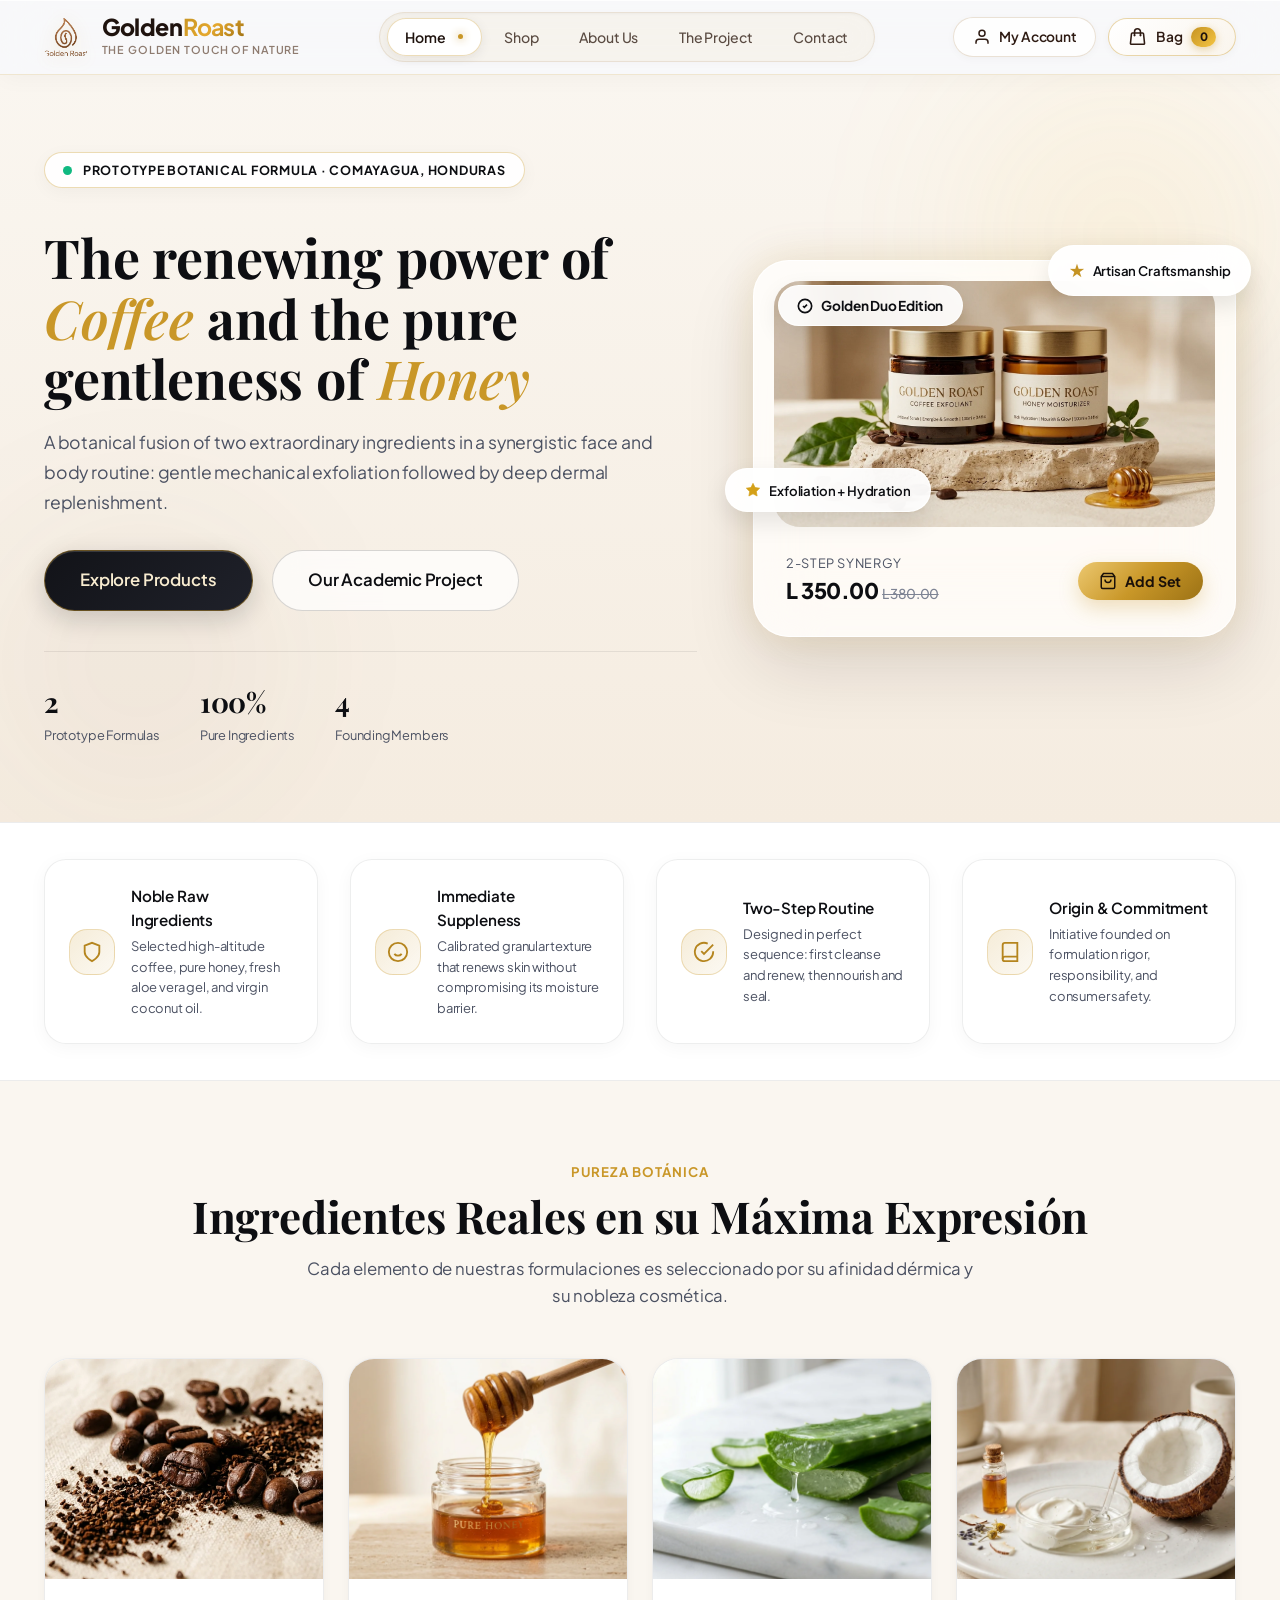
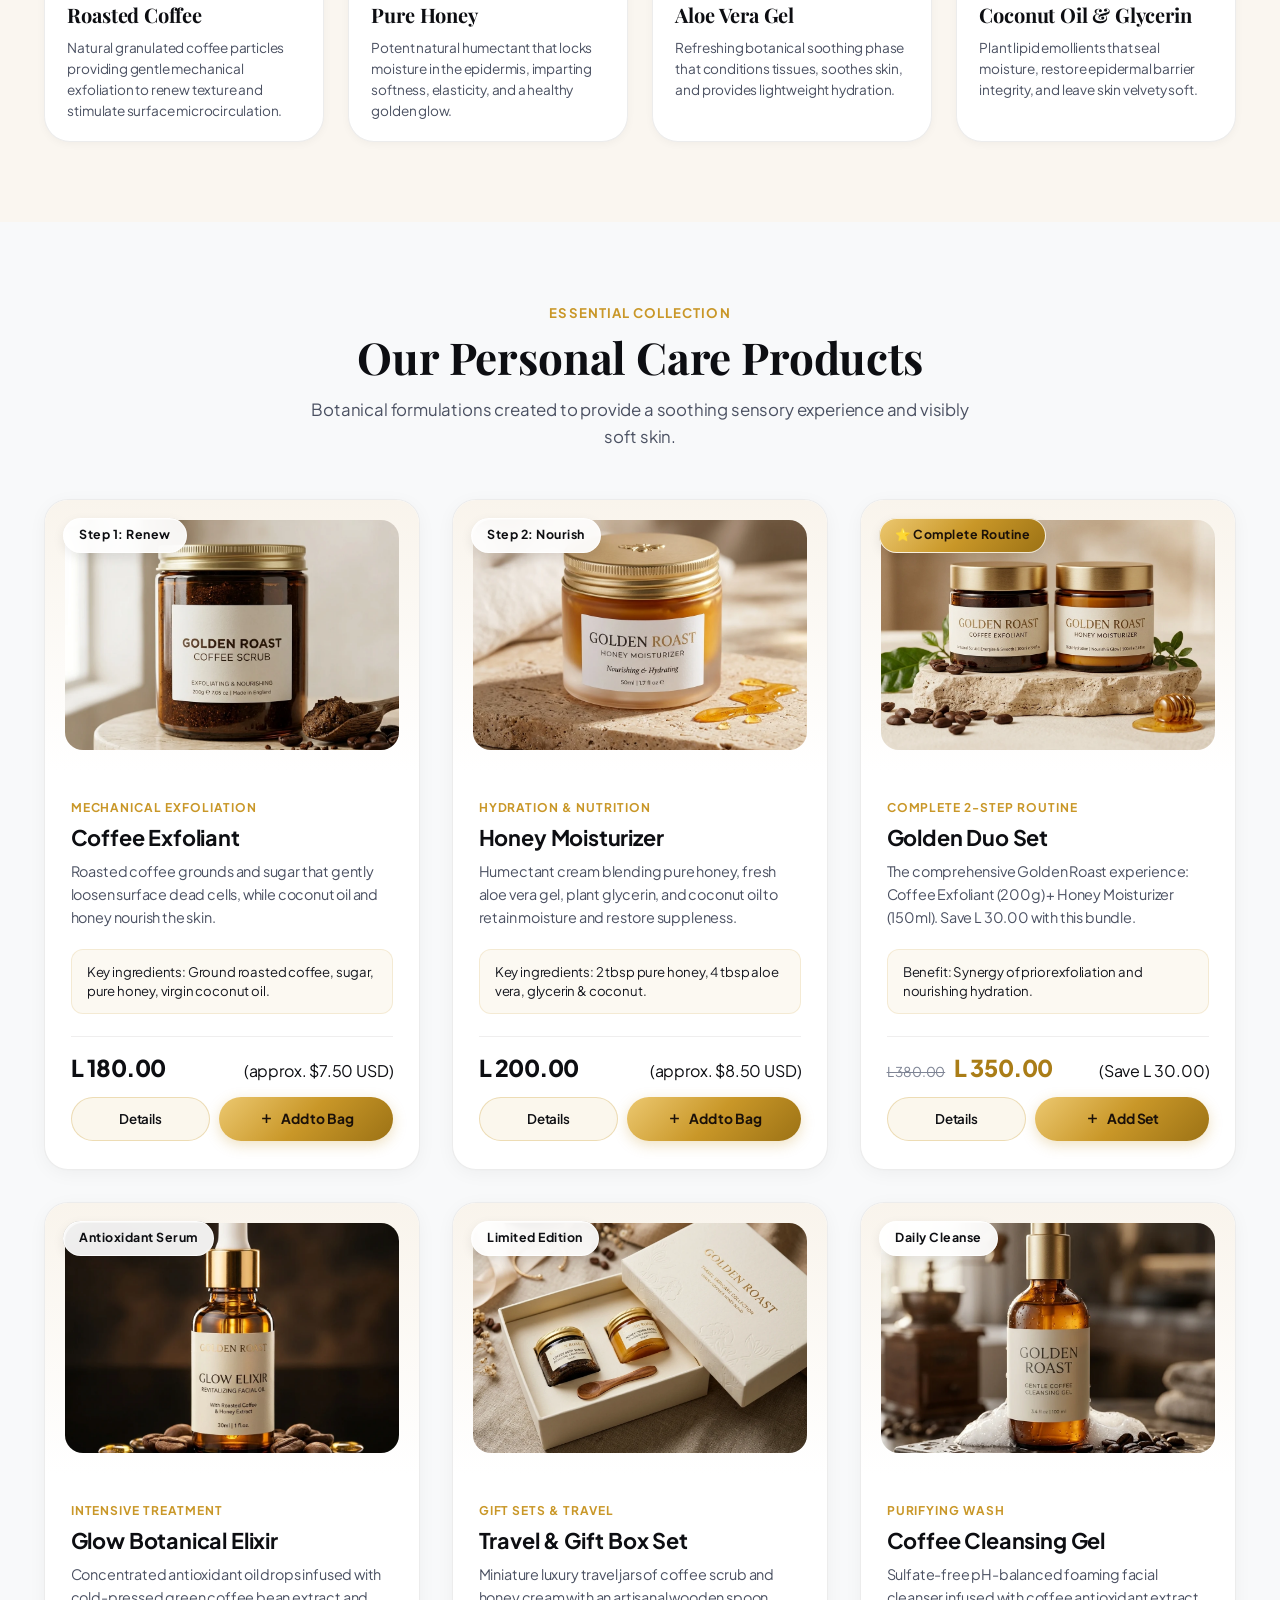
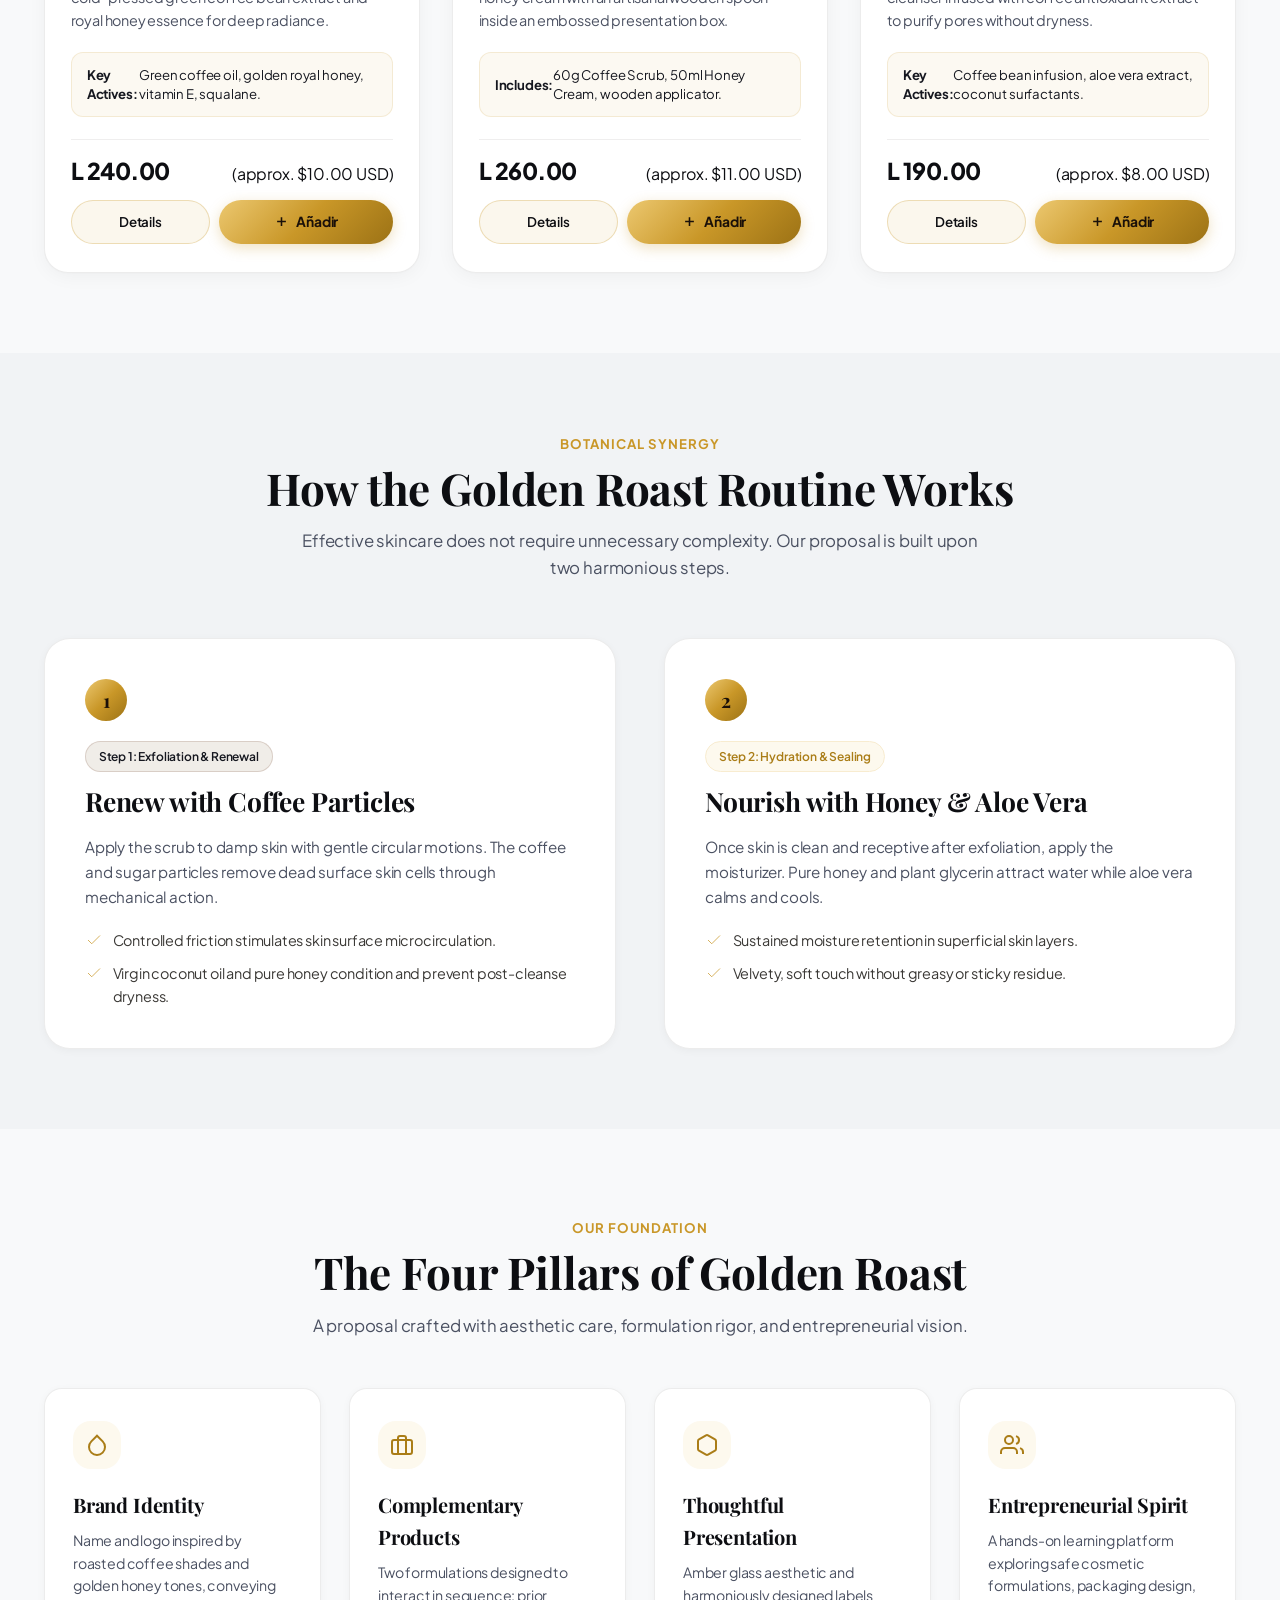
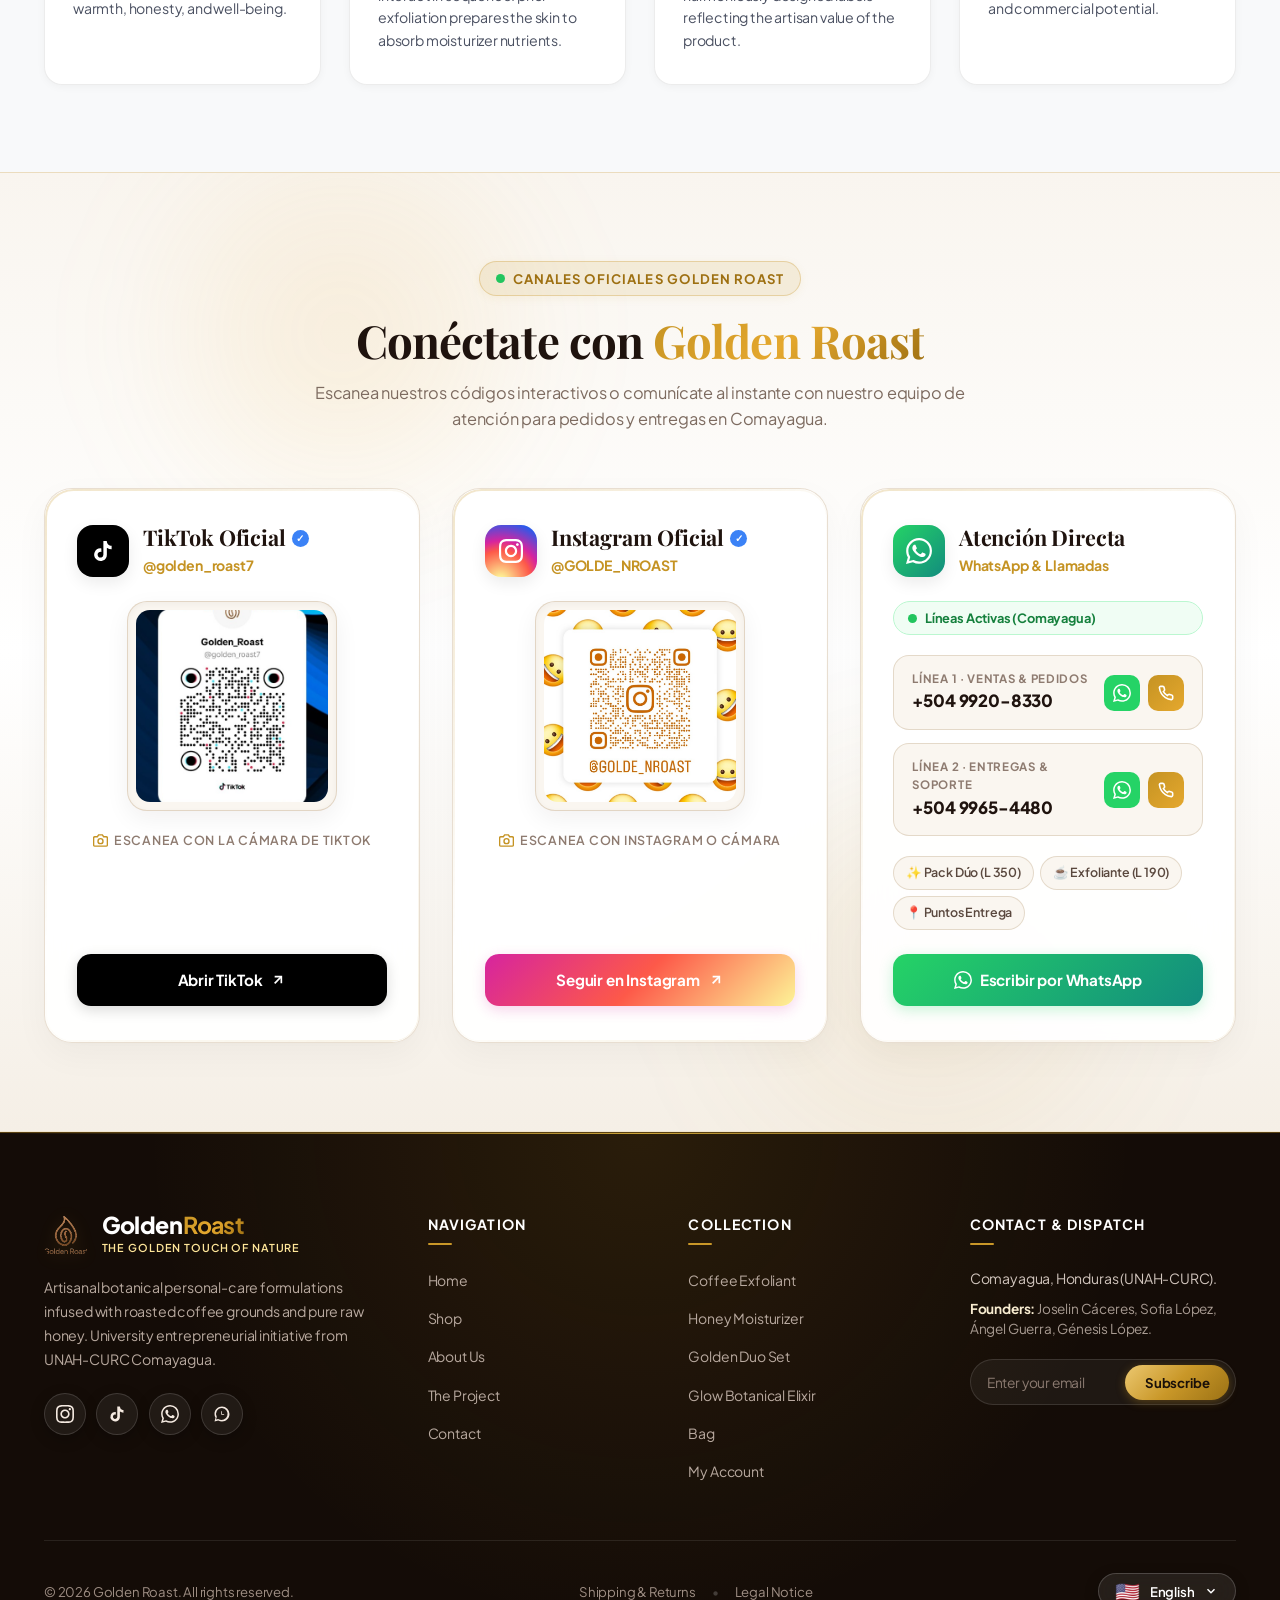
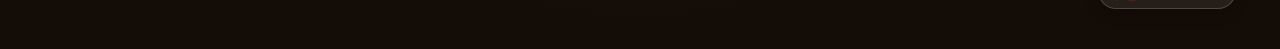
==== commit 49c89c43: "feat(design): remodel to enterprise luxury obsidian & gold system with animations and mobile action " ====
--- a/index.html
+++ b/index.html
@@ -117,6 +117,10 @@
       <div class="ambient-glow-orb hero-glow-2"></div>
       <div class="container hero-grid">
         <div class="hero-content">
+          <div class="hero-enterprise-pill">
+            <span class="enterprise-beacon"></span>
+            <span data-i18n="hero.badge_edition">Fórmula Botánica Prototipo · Comayagua, Honduras</span>
+          </div>
           <h1 class="hero-title">
             <span data-i18n="hero.title_pre">El poder renovador del</span> 
             <em data-i18n="hero.title_coffee">Café</em> 
--- a/css/styles.css
+++ b/css/styles.css
@@ -1,61 +1,65 @@
 /* ==========================================================================
-   GOLDEN ROAST — ENTERPRISE LUXURY DESIGN SYSTEM
-   Windows 11 Fluent Design × Apple Design Language × Cosmética Natural
+   GOLDEN ROAST — ENTERPRISE LUXURY DESIGN SYSTEM (V3 REMODEL)
+   Obsidian & Champagne Gold × Plus Jakarta Sans × Ultra-Responsive Architecture
    ========================================================================== */
 
-@import url('https://fonts.googleapis.com/css2?family=Playfair+Display:ital,wght@0,500;0,600;0,700;1,400;1,600&display=swap');
+@import url('https://fonts.googleapis.com/css2?family=Playfair+Display:ital,wght@0,500;0,600;0,700;1,400;1,600&family=Plus+Jakarta+Sans:wght@300;400;500;600;700;800&display=swap');
 
 :root {
-  /* Golden Roast Signature Palette */
-  --gold-primary: #C59323;
-  --gold-hover: #A67812;
-  --gold-light: #F5C542;
-  --gold-pale: #F7E4B2;
-  --gold-soft: #FCF5E5;
-  --gold-gradient: linear-gradient(135deg, #D4A017 0%, #F5C542 50%, #B8860B 100%);
-  --gold-glow: rgba(197, 147, 35, 0.28);
-
-  --coffee-deep: #1F130E;
-  --coffee-dark: #2E1B13;
-  --coffee-medium: #543423;
-  --coffee-light: #7D533C;
-  --coffee-tint: #F3ECE6;
-
-  --cream-bg: #FAF6F0;
+  /* Enterprise Champagne Gold Signature Palette */
+  --gold-primary: #C99728;
+  --gold-hover: #AA7D17;
+  --gold-light: #F2D27A;
+  --gold-pale: #F8ECD0;
+  --gold-soft: #FDF9EE;
+  --gold-gradient: linear-gradient(135deg, #ECC870 0%, #C99728 50%, #9C7215 100%);
+  --gold-glow: rgba(201, 151, 40, 0.28);
+  --gold-accent-border: rgba(201, 151, 40, 0.26);
+
+  /* Deep Enterprise Obsidian Charcoal & Espresso */
+  --coffee-deep: #0D0E12;
+  --coffee-dark: #15171F;
+  --coffee-medium: #3A3835;
+  --coffee-light: #64605A;
+  --coffee-tint: #F0EDE8;
+
+  /* Crisp Modern Canvas & Pure Ceramic White Surfaces */
+  --cream-bg: #F8F9FA;
   --cream-card: #FFFFFF;
-  --cream-alt: #F4EDE2;
-  --surface-border: rgba(31, 19, 14, 0.08);
-  --surface-border-subtle: rgba(197, 147, 35, 0.22);
-
-  --text-main: #1D1D1F;
-  --text-muted: #515154;
-  --text-light: #86868B;
+  --cream-alt: #F1F3F5;
+  --surface-border: rgba(13, 14, 18, 0.08);
+  --surface-border-subtle: rgba(201, 151, 40, 0.24);
+
+  /* High-Contrast Luxury Typography */
+  --text-main: #0D0E12;
+  --text-muted: #4B5162;
+  --text-light: #7E8494;
   --text-white: #FFFFFF;
 
-  --success: #1B5E20;
-  --success-bg: #E8F5E9;
-  --danger: #C62828;
-
-  /* Typography: Apple Human Interface + Windows Fluent fallbacks */
-  --font-system: -apple-system, BlinkMacSystemFont, "SF Pro Text", "SF Pro Display", "Segoe UI", Roboto, Helvetica, Arial, sans-serif;
-  --font-heading: 'Playfair Display', "New York", Georgia, serif;
-
-  /* Fluent & Apple Metrics */
-  --radius-xs: 6px;
-  --radius-sm: 10px;
-  --radius-md: 16px;
-  --radius-lg: 24px;
+  --success: #1E6B39;
+  --success-bg: #E8F5EC;
+  --danger: #D32F2F;
+
+  /* Typography: Plus Jakarta Sans for crisp enterprise feel + Playfair Display for editorial luxury */
+  --font-system: 'Plus Jakarta Sans', -apple-system, BlinkMacSystemFont, "SF Pro Text", "Segoe UI", Roboto, sans-serif;
+  --font-heading: 'Playfair Display', Georgia, serif;
+
+  /* Fluent & Enterprise Metrics */
+  --radius-xs: 8px;
+  --radius-sm: 12px;
+  --radius-md: 18px;
+  --radius-lg: 26px;
   --radius-full: 9999px;
 
-  /* Shadows: Fluent Acrylic Layered Depth */
-  --shadow-sm: 0 2px 8px rgba(0, 0, 0, 0.04);
-  --shadow-md: 0 8px 24px rgba(31, 19, 14, 0.06);
-  --shadow-lg: 0 16px 48px rgba(31, 19, 14, 0.09);
-  --shadow-fluent: 0 12px 32px rgba(31, 19, 14, 0.08), 0 2px 6px rgba(0, 0, 0, 0.03);
-  --shadow-gold: 0 10px 28px rgba(197, 147, 35, 0.28);
-
-  --transition-fast: 0.2s cubic-bezier(0.16, 1, 0.3, 1);
-  --transition-normal: 0.32s cubic-bezier(0.16, 1, 0.3, 1);
+  /* Layered Depth & Elevation Shadows */
+  --shadow-sm: 0 2px 8px rgba(13, 14, 18, 0.04);
+  --shadow-md: 0 8px 24px rgba(13, 14, 18, 0.06), 0 1px 3px rgba(0, 0, 0, 0.02);
+  --shadow-lg: 0 20px 48px -8px rgba(13, 14, 18, 0.1), 0 0 1px rgba(0, 0, 0, 0.08);
+  --shadow-fluent: 0 14px 36px rgba(13, 14, 18, 0.07), 0 2px 6px rgba(0, 0, 0, 0.02);
+  --shadow-gold: 0 12px 32px rgba(201, 151, 40, 0.28);
+
+  --transition-fast: 0.18s cubic-bezier(0.16, 1, 0.3, 1);
+  --transition-normal: 0.3s cubic-bezier(0.16, 1, 0.3, 1);
   --container-max: 1240px;
 }
 
@@ -5818,3 +5822,339 @@
 
 /* Ensure top-announcement is hidden globally */
 .top-announcement { display: none !important; height: 0 !important; padding: 0 !important; margin: 0 !important; overflow: hidden !important; }
+
+
+/* ==========================================================================
+   ENTERPRISE V3 LUXURY DESIGN EXTENSIONS & ANIMATIONS
+   ========================================================================== */
+
+/* Enhanced Header Glassmorphism */
+.main-header {
+  background: rgba(248, 249, 250, 0.86) !important;
+  backdrop-filter: blur(28px) saturate(190%) !important;
+  -webkit-backdrop-filter: blur(28px) saturate(190%) !important;
+  border-bottom: 1px solid rgba(201, 151, 40, 0.2) !important;
+}
+
+.main-header.scrolled {
+  background: rgba(255, 255, 255, 0.96) !important;
+  border-bottom: 1px solid rgba(201, 151, 40, 0.32) !important;
+  box-shadow: 0 12px 32px rgba(13, 14, 18, 0.08), 0 0 20px rgba(201, 151, 40, 0.1) !important;
+}
+
+/* Enterprise Hero Pill */
+.hero-enterprise-pill {
+  display: inline-flex;
+  align-items: center;
+  gap: 0.65rem;
+  padding: 0.45rem 1.15rem;
+  background: rgba(255, 255, 255, 0.9);
+  border: 1px solid rgba(201, 151, 40, 0.35);
+  border-radius: var(--radius-full);
+  font-size: 0.785rem;
+  font-weight: 700;
+  letter-spacing: 0.06em;
+  text-transform: uppercase;
+  color: #0D0E12;
+  box-shadow: 0 4px 18px rgba(0, 0, 0, 0.04);
+  margin-bottom: 1.35rem;
+  backdrop-filter: blur(16px);
+  -webkit-backdrop-filter: blur(16px);
+}
+
+.enterprise-beacon {
+  width: 9px;
+  height: 9px;
+  border-radius: 50%;
+  background: #10B981;
+  box-shadow: 0 0 0 0 rgba(16, 185, 129, 0.7);
+  animation: enterpriseBeaconPulse 2s infinite;
+}
+
+@keyframes enterpriseBeaconPulse {
+  0% { box-shadow: 0 0 0 0 rgba(16, 185, 129, 0.7); }
+  70% { box-shadow: 0 0 0 8px rgba(16, 185, 129, 0); }
+  100% { box-shadow: 0 0 0 0 rgba(16, 185, 129, 0); }
+}
+
+/* Staggered Reveal Animation System */
+.reveal-item {
+  opacity: 0;
+  transform: translateY(24px);
+  transition: opacity 0.65s cubic-bezier(0.16, 1, 0.3, 1), transform 0.65s cubic-bezier(0.16, 1, 0.3, 1);
+  transition-delay: var(--reveal-delay, 0ms);
+  will-change: opacity, transform;
+}
+
+.reveal-item.is-revealed {
+  opacity: 1 !important;
+  transform: translateY(0) !important;
+}
+
+@media (prefers-reduced-motion: reduce) {
+  .reveal-item {
+    opacity: 1 !important;
+    transform: none !important;
+    transition: none !important;
+  }
+}
+
+/* Enterprise Interactive Buttons with Shimmer Reflection */
+.btn-primary {
+  position: relative;
+  overflow: hidden;
+  background: linear-gradient(135deg, #121318 0%, #1F212A 100%) !important;
+  color: #F8ECD0 !important;
+  border: 1px solid rgba(201, 151, 40, 0.45) !important;
+  box-shadow: 0 8px 26px rgba(13, 14, 18, 0.18), inset 0 1px 0 rgba(255, 255, 255, 0.15) !important;
+  transition: all 0.3s cubic-bezier(0.16, 1, 0.3, 1) !important;
+}
+
+.btn-primary::after {
+  content: '';
+  position: absolute;
+  top: -50%;
+  left: -75%;
+  width: 50%;
+  height: 200%;
+  background: linear-gradient(90deg, transparent, rgba(255, 255, 255, 0.28), transparent);
+  transform: rotate(25deg);
+  transition: left 0.75s cubic-bezier(0.16, 1, 0.3, 1);
+}
+
+.btn-primary:hover::after {
+  left: 135%;
+}
+
+.btn-primary:hover {
+  transform: translateY(-2px) !important;
+  border-color: #ECC870 !important;
+  color: #FFFFFF !important;
+  box-shadow: 0 14px 36px rgba(201, 151, 40, 0.32), inset 0 1px 0 rgba(255, 255, 255, 0.25) !important;
+}
+
+.btn-primary:active {
+  transform: translateY(0) scale(0.98) !important;
+}
+
+.btn-outline {
+  border: 1px solid rgba(13, 14, 18, 0.16) !important;
+  background: rgba(255, 255, 255, 0.72) !important;
+  backdrop-filter: blur(12px) !important;
+  color: var(--text-main) !important;
+  transition: all 0.25s cubic-bezier(0.16, 1, 0.3, 1) !important;
+}
+
+.btn-outline:hover {
+  border-color: var(--gold-primary) !important;
+  background: #FFFFFF !important;
+  color: var(--coffee-deep) !important;
+  transform: translateY(-2px) !important;
+  box-shadow: 0 8px 24px rgba(13, 14, 18, 0.08) !important;
+}
+
+/* Enterprise Product Cards */
+.product-enterprise-card {
+  background: #FFFFFF !important;
+  border: 1px solid rgba(13, 14, 18, 0.08) !important;
+  border-radius: 24px !important;
+  box-shadow: 0 4px 20px -2px rgba(13, 14, 18, 0.05), 0 1px 3px rgba(0, 0, 0, 0.02) !important;
+  transition: transform 0.35s cubic-bezier(0.16, 1, 0.3, 1), box-shadow 0.35s cubic-bezier(0.16, 1, 0.3, 1), border-color 0.35s ease !important;
+  overflow: hidden !important;
+}
+
+.product-enterprise-card:hover {
+  transform: translateY(-8px) !important;
+  border-color: rgba(201, 151, 40, 0.42) !important;
+  box-shadow: 0 24px 52px -10px rgba(13, 14, 18, 0.12), 0 0 28px rgba(201, 151, 40, 0.18) !important;
+}
+
+.product-thumb-container img {
+  transition: transform 0.6s cubic-bezier(0.16, 1, 0.3, 1) !important;
+}
+
+.product-enterprise-card:hover .product-thumb-container img {
+  transform: scale(1.07) !important;
+}
+
+/* Trust / Value Cards Polish */
+.trust-card {
+  background: #FFFFFF !important;
+  border: 1px solid rgba(13, 14, 18, 0.07) !important;
+  border-radius: 22px !important;
+  padding: 1.5rem !important;
+  box-shadow: 0 4px 18px rgba(13, 14, 18, 0.04) !important;
+  transition: all 0.3s cubic-bezier(0.16, 1, 0.3, 1) !important;
+}
+
+.trust-card:hover {
+  transform: translateY(-4px) !important;
+  border-color: rgba(201, 151, 40, 0.35) !important;
+  box-shadow: 0 16px 36px rgba(13, 14, 18, 0.08), 0 0 20px rgba(201, 151, 40, 0.14) !important;
+}
+
+.trust-icon {
+  background: linear-gradient(135deg, rgba(201, 151, 40, 0.18), rgba(201, 151, 40, 0.06)) !important;
+  color: #B5851E !important;
+  border: 1px solid rgba(201, 151, 40, 0.28) !important;
+}
+
+/* ==========================================================================
+   ENTERPRISE MOBILE FLOATING ACTION DOCK
+   ========================================================================== */
+.mobile-bottom-dock {
+  display: none;
+}
+
+@media (max-width: 768px) {
+  body {
+    padding-bottom: 90px !important;
+  }
+
+  .mobile-bottom-dock {
+    display: flex;
+    position: fixed;
+    bottom: calc(12px + env(safe-area-inset-bottom, 0px));
+    left: 14px;
+    right: 14px;
+    max-width: 420px;
+    margin: 0 auto;
+    height: 64px;
+    background: rgba(13, 14, 19, 0.94);
+    backdrop-filter: blur(28px) saturate(200%);
+    -webkit-backdrop-filter: blur(28px) saturate(200%);
+    border: 1px solid rgba(201, 151, 40, 0.35);
+    box-shadow: 0 18px 46px rgba(0, 0, 0, 0.45), 0 0 25px rgba(201, 151, 40, 0.18);
+    border-radius: var(--radius-full);
+    z-index: 1080;
+    align-items: center;
+    justify-content: space-around;
+    padding: 0 0.5rem;
+    animation: dockEntrance 0.5s cubic-bezier(0.16, 1, 0.3, 1) both;
+  }
+
+  @keyframes dockEntrance {
+    from {
+      transform: translateY(120%);
+      opacity: 0;
+    }
+    to {
+      transform: translateY(0);
+      opacity: 1;
+    }
+  }
+
+  .dock-item {
+    display: flex;
+    flex-direction: column;
+    align-items: center;
+    justify-content: center;
+    gap: 3px;
+    color: rgba(255, 255, 255, 0.65);
+    background: transparent;
+    border: none;
+    font-size: 0.6875rem;
+    font-weight: 600;
+    letter-spacing: 0.02em;
+    padding: 0.35rem 0.65rem;
+    border-radius: 14px;
+    transition: all 0.2s cubic-bezier(0.16, 1, 0.3, 1);
+    position: relative;
+    cursor: pointer;
+    text-decoration: none;
+    -webkit-tap-highlight-color: transparent;
+    min-width: 58px;
+  }
+
+  .dock-item:active {
+    transform: scale(0.92);
+  }
+
+  .dock-item.active {
+    color: #ECC870;
+  }
+
+  .dock-item.active .dock-icon {
+    stroke: #ECC870;
+    filter: drop-shadow(0 0 8px rgba(236, 200, 112, 0.45));
+  }
+
+  .dock-item .dock-icon {
+    width: 21px;
+    height: 21px;
+    transition: all 0.2s ease;
+  }
+
+  .dock-item.dock-whatsapp {
+    color: #25D366;
+  }
+
+  .dock-item.dock-whatsapp .dock-icon {
+    fill: #25D366;
+  }
+
+  .dock-cart-badge-wrap {
+    position: relative;
+    display: inline-flex;
+    align-items: center;
+    justify-content: center;
+  }
+
+  .dock-cart-badge-wrap .cart-badge {
+    position: absolute;
+    top: -6px;
+    right: -10px;
+    background: linear-gradient(135deg, #ECC870, #C99728);
+    color: #0D0E12;
+    font-size: 0.65rem;
+    font-weight: 800;
+    min-width: 17px;
+    height: 17px;
+    padding: 0 4px;
+    border-radius: 9999px;
+    display: flex;
+    align-items: center;
+    justify-content: center;
+    box-shadow: 0 2px 6px rgba(0, 0, 0, 0.35);
+  }
+
+  /* Mobile Drawer Polish */
+  .main-nav {
+    background: rgba(13, 14, 19, 0.96) !important;
+    backdrop-filter: blur(36px) saturate(200%) !important;
+    -webkit-backdrop-filter: blur(36px) saturate(200%) !important;
+    border-left: 1px solid rgba(201, 151, 40, 0.3) !important;
+    box-shadow: -20px 0 60px rgba(0, 0, 0, 0.5) !important;
+    color: #FFFFFF !important;
+  }
+
+  .main-nav .brand-name {
+    color: #FFFFFF !important;
+  }
+
+  .main-nav .mobile-nav-close {
+    background: rgba(255, 255, 255, 0.08) !important;
+    border: 1px solid rgba(201, 151, 40, 0.25) !important;
+    color: #FFFFFF !important;
+  }
+
+  .main-nav .nav-links a {
+    color: rgba(255, 255, 255, 0.78) !important;
+    padding: 0.9rem 1.15rem !important;
+    border-radius: 14px !important;
+    transition: all 0.25s ease !important;
+  }
+
+  .main-nav .nav-links a:hover,
+  .main-nav .nav-links a.active {
+    background: rgba(201, 151, 40, 0.16) !important;
+    color: #ECC870 !important;
+    border-left: 3px solid #C99728 !important;
+  }
+
+  .main-nav .nav-account-btn {
+    background: linear-gradient(135deg, rgba(201, 151, 40, 0.2), rgba(201, 151, 40, 0.08)) !important;
+    border: 1px solid rgba(201, 151, 40, 0.35) !important;
+    color: #ECC870 !important;
+  }
+}
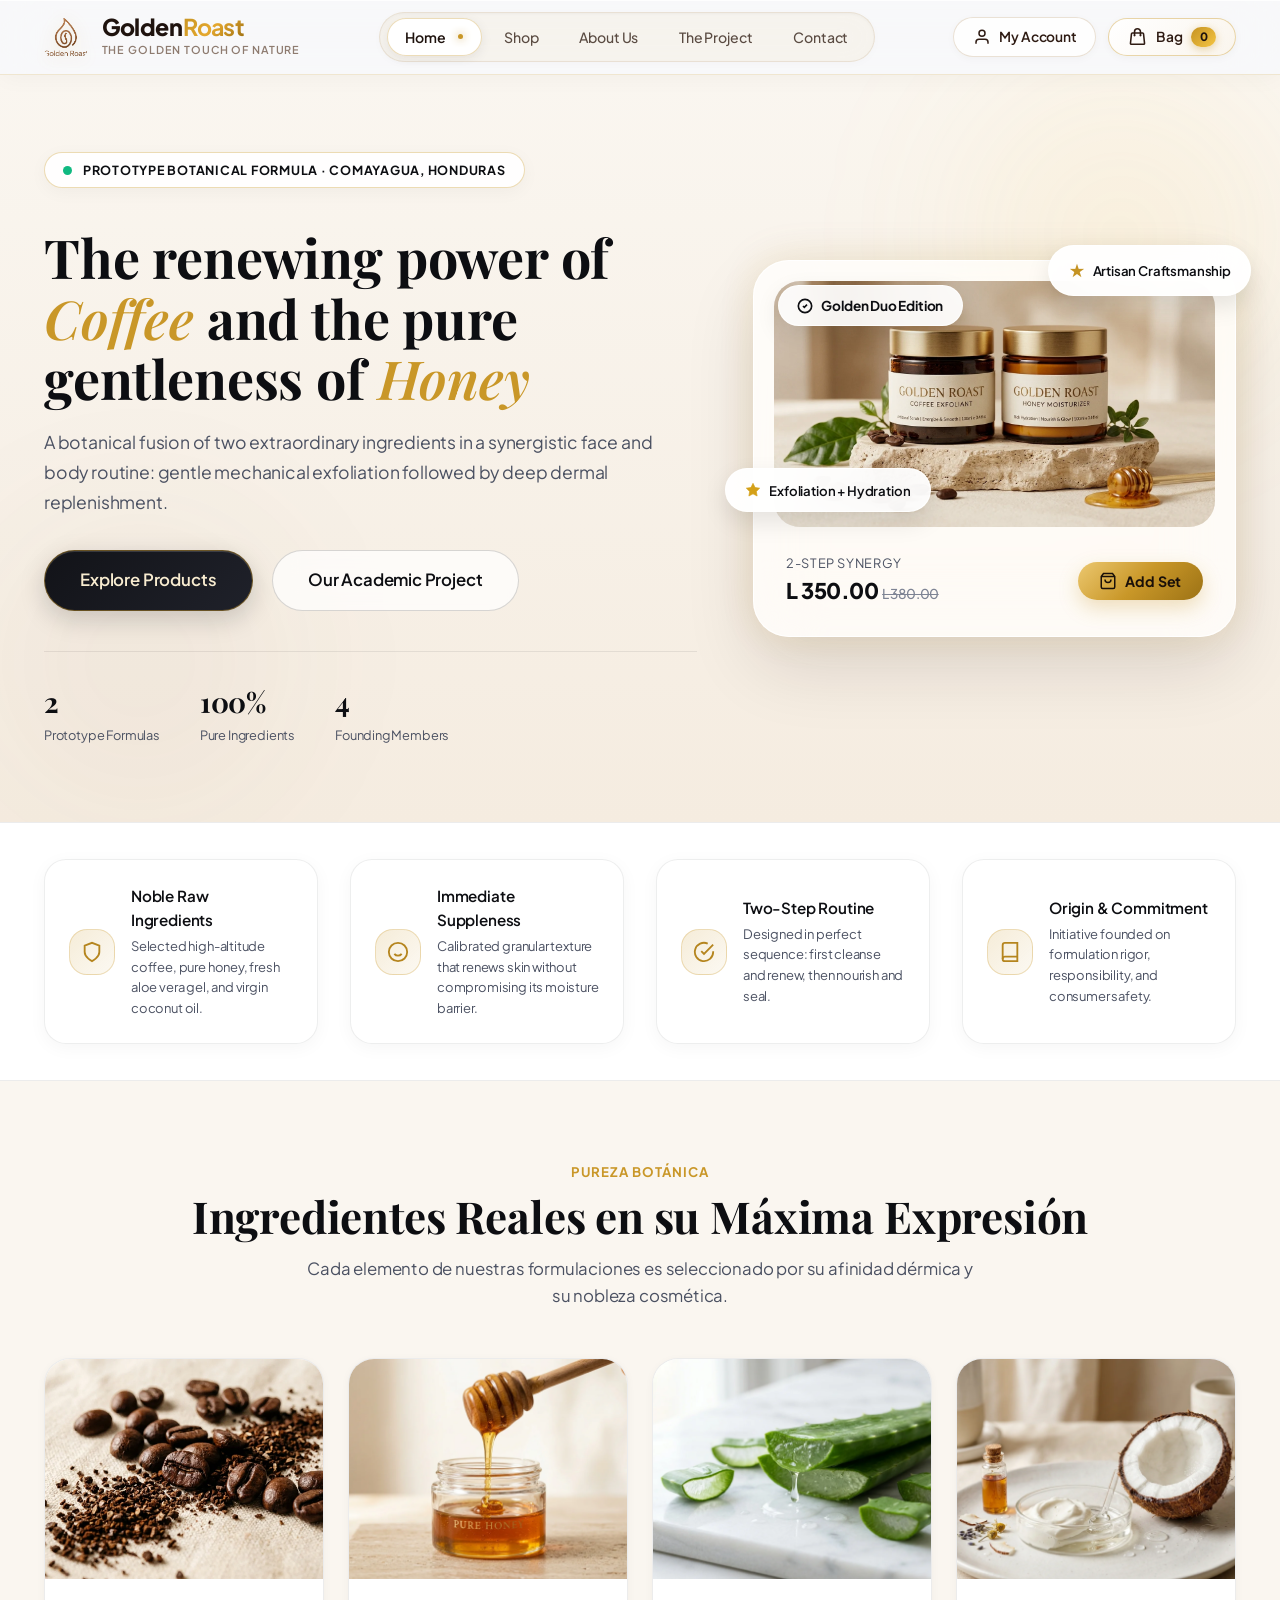
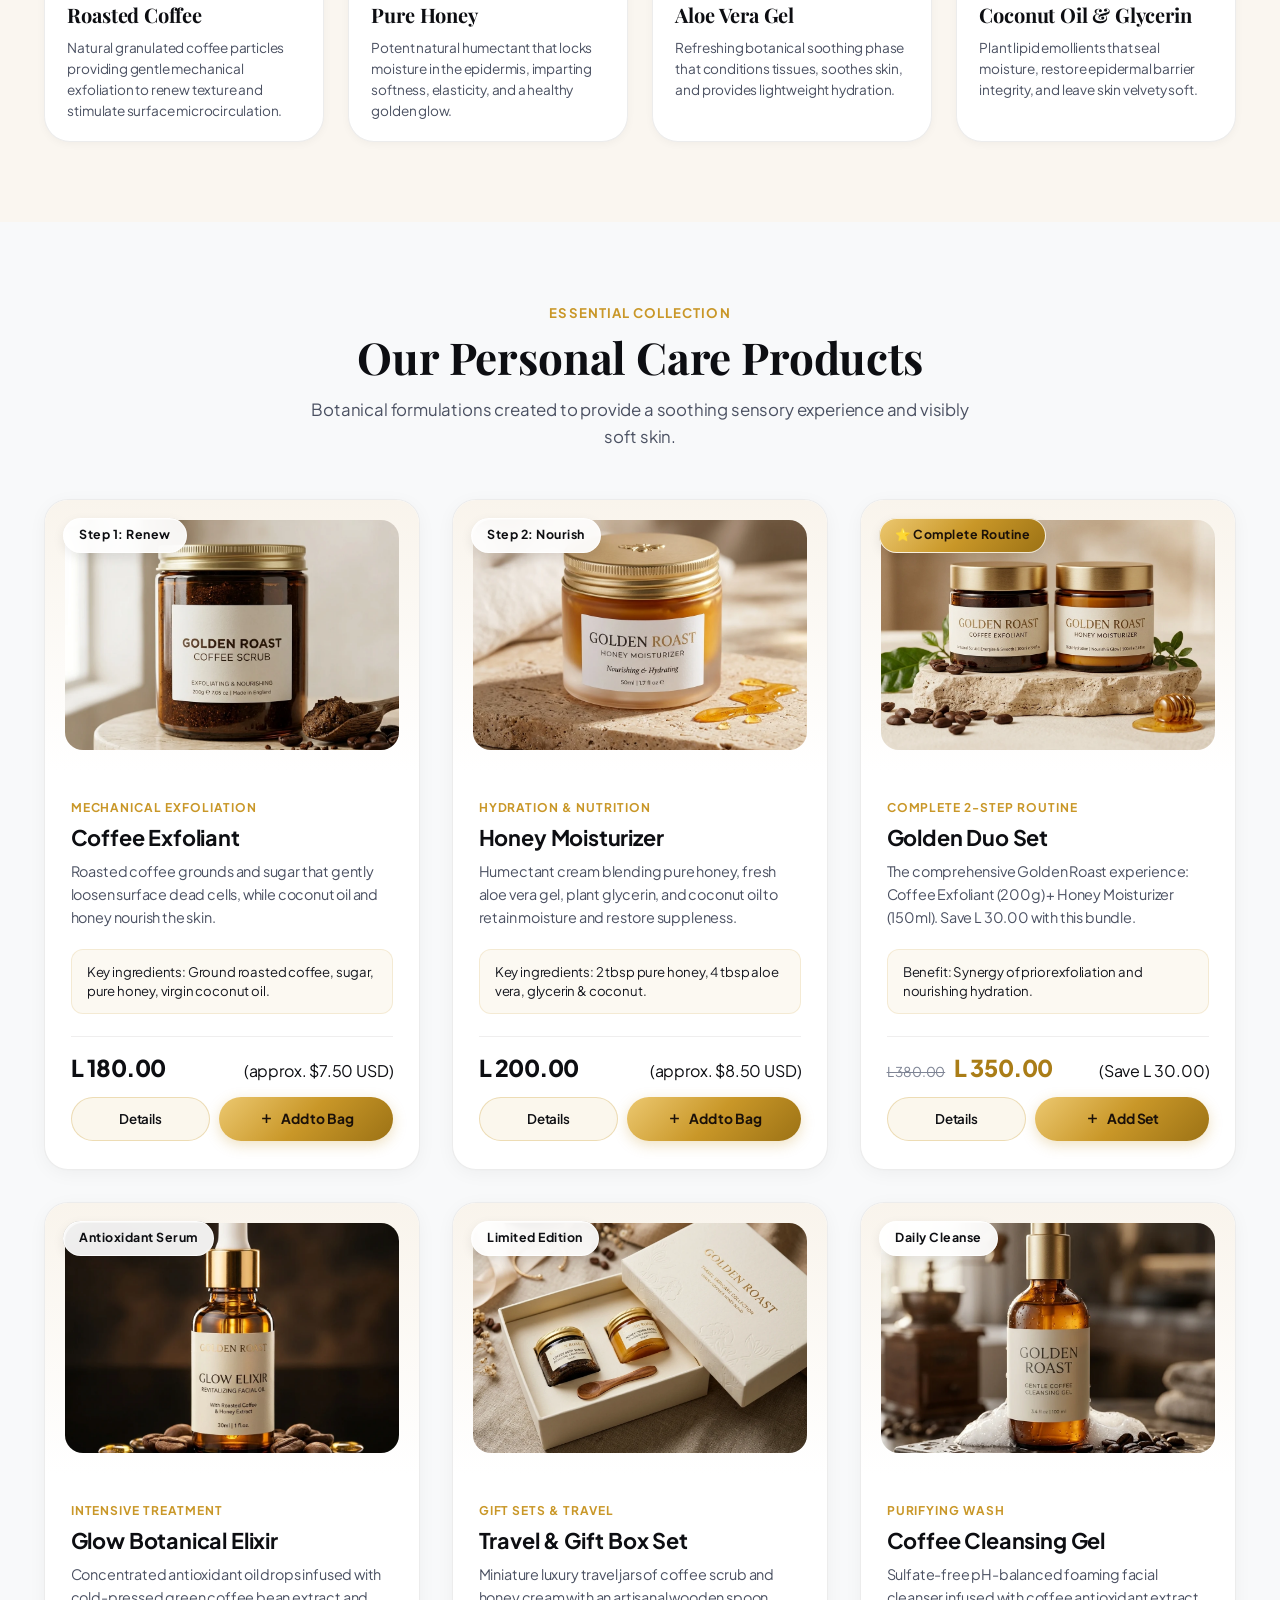
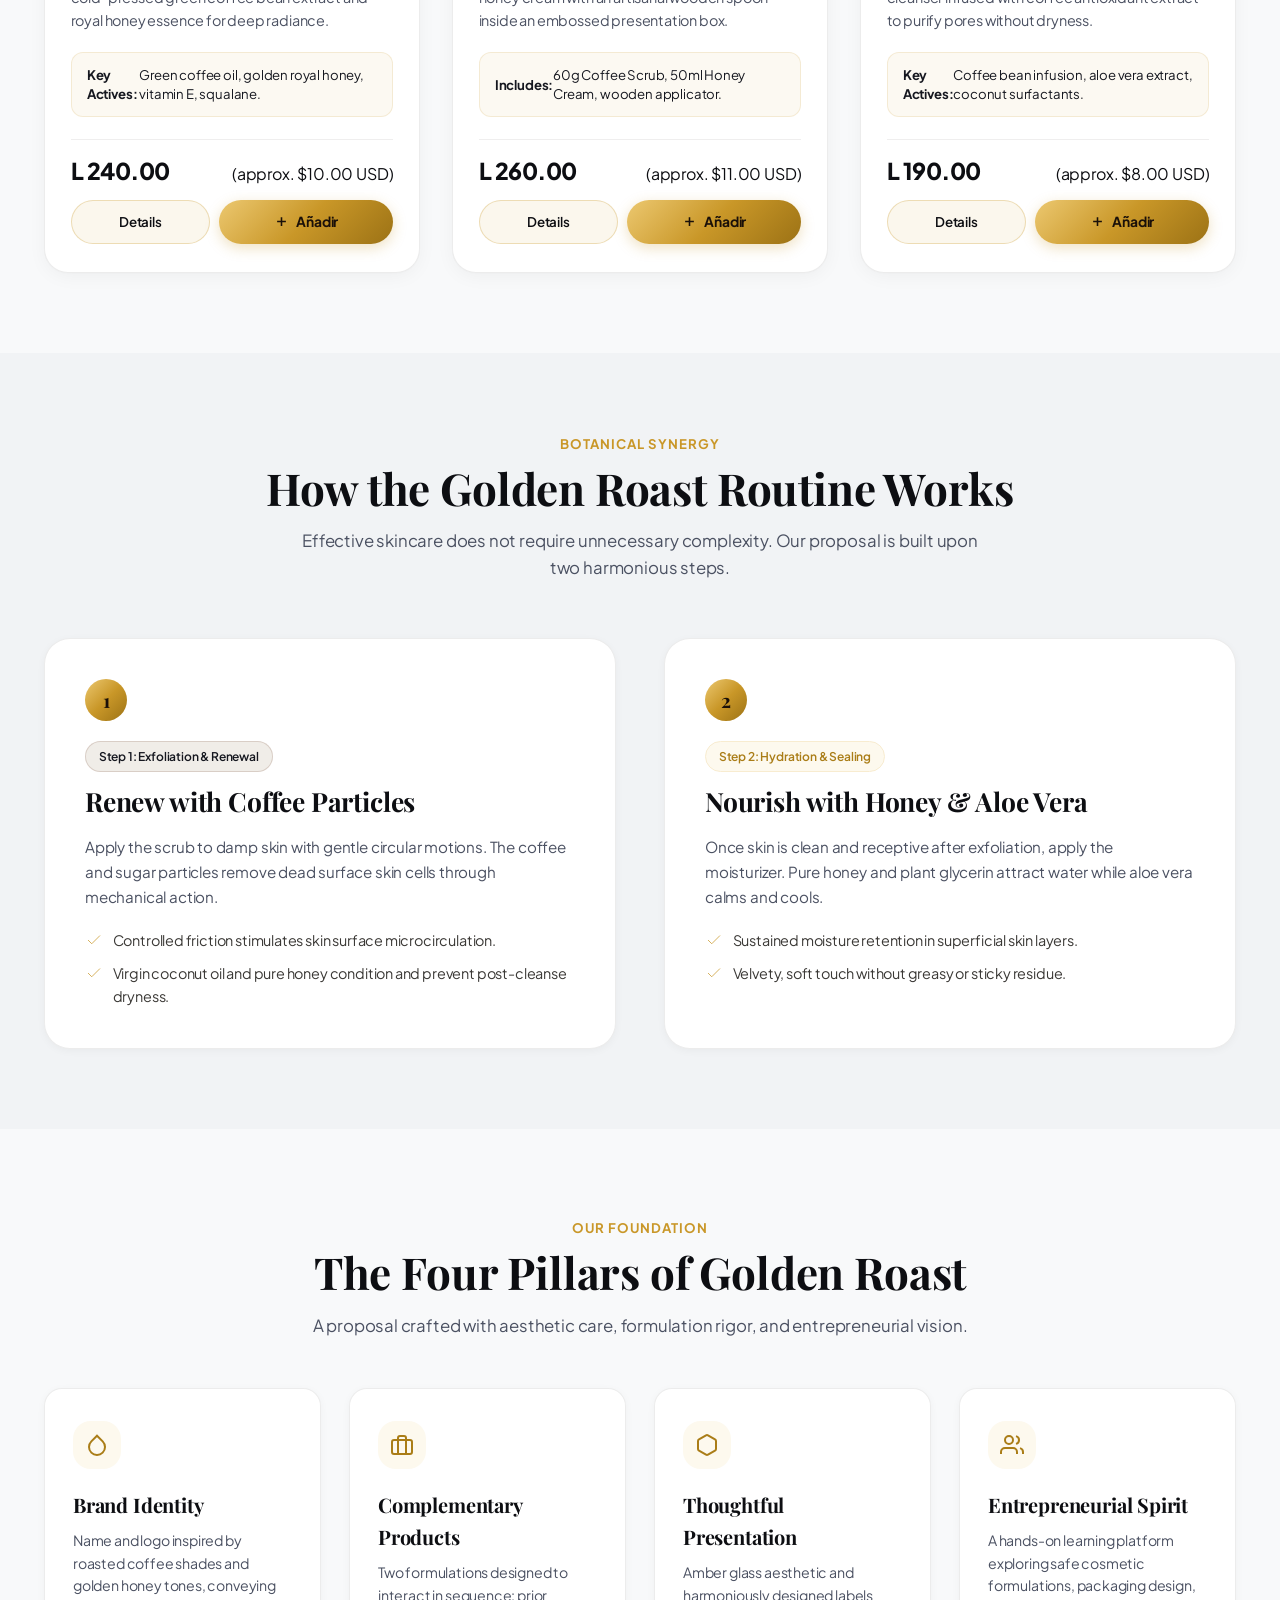
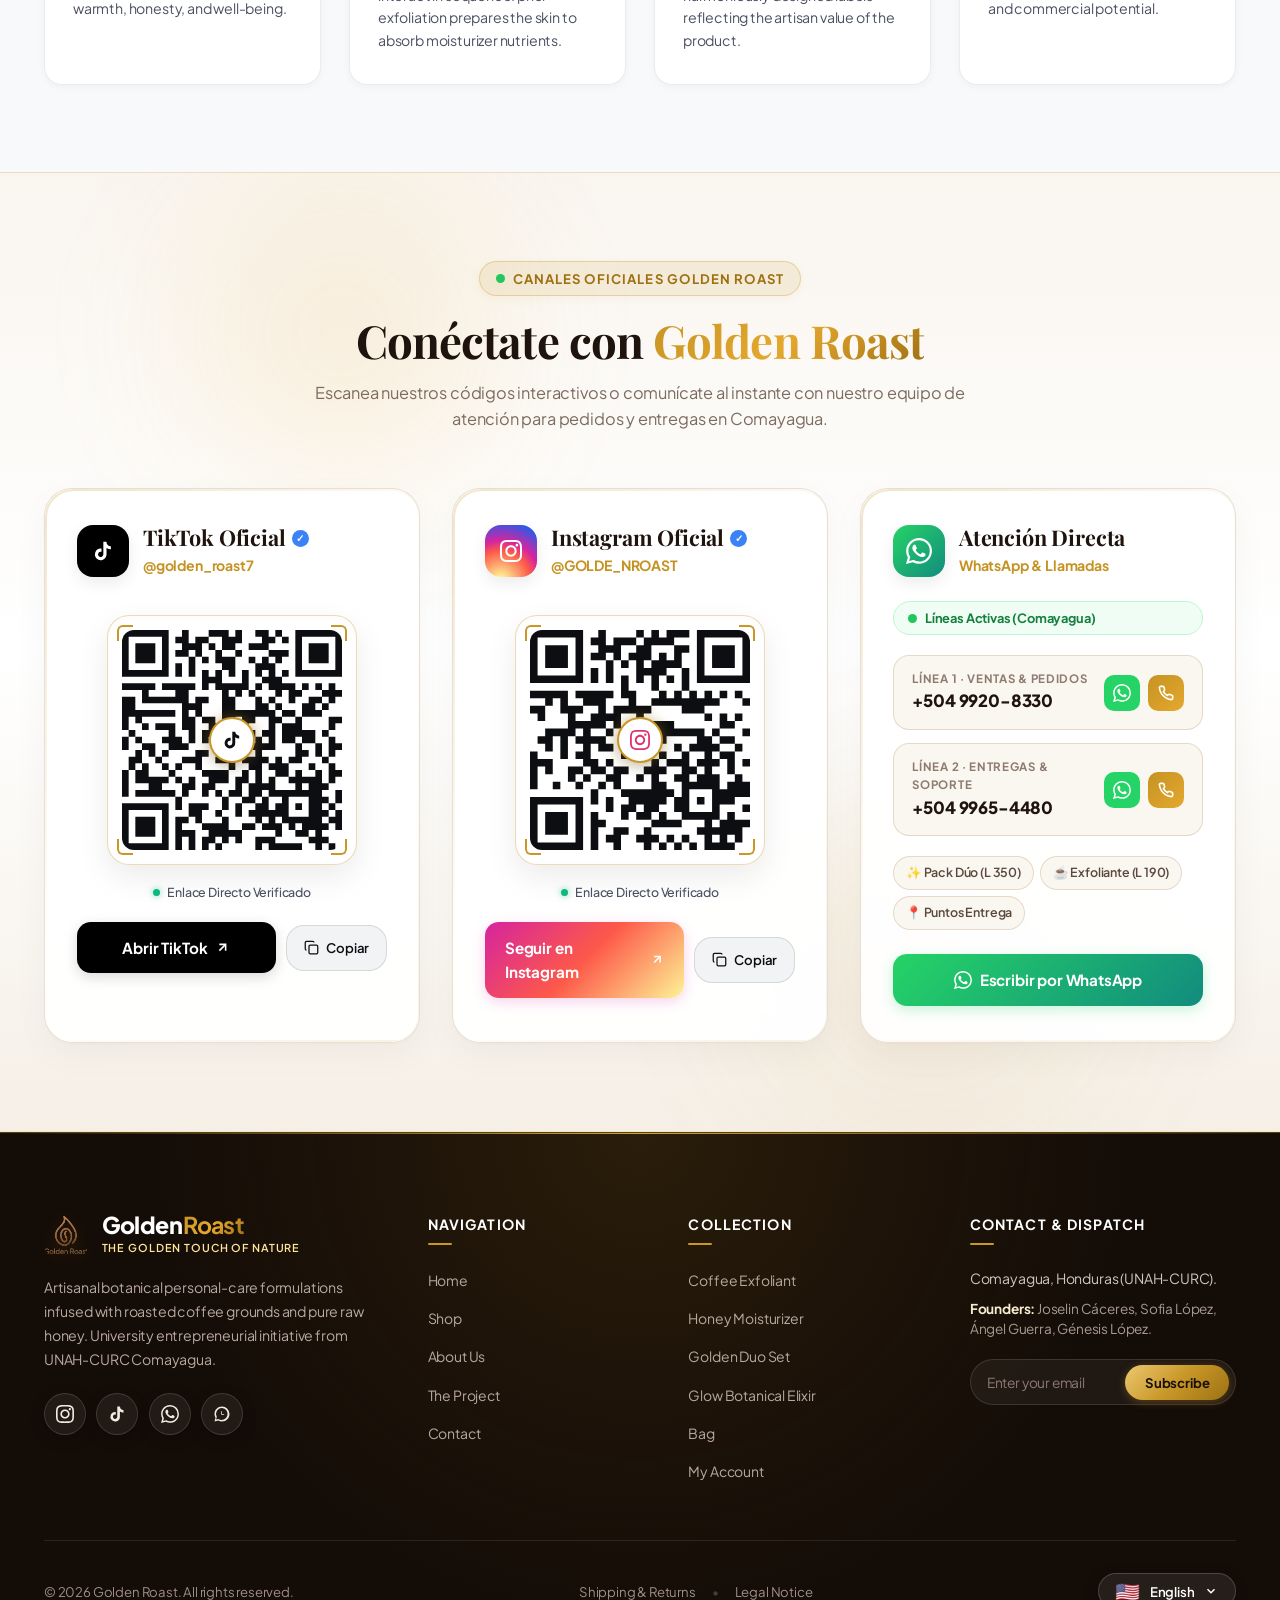
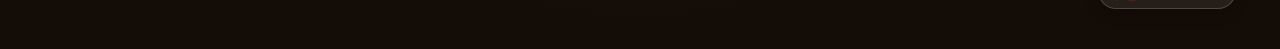
==== commit 609d3cb1: "feat(qr): redesign QR scanner cards with clean precision SVGs and site aesthetic" ====
--- a/index.html
+++ b/index.html
@@ -676,11 +676,11 @@
         </div>
 
         <div class="hub-cards-grid">
-          <!-- 1. TikTok Card -->
-          <article class="hub-card">
+                    <!-- 1. TikTok Luxury QR Card -->
+          <article class="hub-card hub-qr-card">
             <div class="hub-card-header">
               <div class="hub-icon-pill hub-icon-tiktok">
-                <svg width="24" height="24" viewBox="0 0 24 24" fill="currentColor"><path d="M19.59 6.69a4.83 4.83 0 0 1-3.77-4.25V2h-3.45v13.67a2.89 2.89 0 0 1-5.2 1.74 2.89 2.89 0 0 1 2.31-4.64 2.93 2.93 0 0 1 .88.13V9.4a6.84 6.84 0 0 0-1-.05A6.33 6.33 0 0 0 5 20.1a6.34 6.34 0 0 0 10.86-4.43v-7a8.16 8.16 0 0 0 4.77 1.52v-3.4a4.85 4.85 0 0 1-1.04-.1z"/></svg>
+                <svg width="22" height="22" viewBox="0 0 24 24" fill="currentColor"><path d="M19.59 6.69a4.83 4.83 0 0 1-3.77-4.25V2h-3.45v13.67a2.89 2.89 0 0 1-5.2 1.74 2.89 2.89 0 0 1 2.31-4.64 2.93 2.93 0 0 1 .88.13V9.4a6.84 6.84 0 0 0-1-.05A6.33 6.33 0 0 0 5 20.1a6.34 6.34 0 0 0 10.86-4.43v-7a8.16 8.16 0 0 0 4.77 1.52v-3.4a4.85 4.85 0 0 1-1.04-.1z"/></svg>
               </div>
               <div class="hub-card-title-group">
                 <h3>TikTok Oficial <span class="hub-verified-check">✓</span></h3>
@@ -688,27 +688,44 @@
               </div>
             </div>
 
-            <div class="hub-qr-frame">
+            <!-- Precision Scanner Frame -->
+            <div class="hub-scanner-box">
+              <span class="scanner-corner corner-tl"></span>
+              <span class="scanner-corner corner-tr"></span>
+              <span class="scanner-corner corner-bl"></span>
+              <span class="scanner-corner corner-br"></span>
               <div class="hub-scan-beam"></div>
-              <img src="assets/img/qr-tiktok.jpg" alt="Código QR TikTok Golden Roast @golden_roast7" class="hub-qr-img">
-            </div>
-
-            <div class="hub-qr-hint">
-              <svg width="15" height="15" viewBox="0 0 24 24" fill="none" stroke="currentColor" stroke-width="2.2"><path d="M23 19a2 2 0 0 1-2 2H3a2 2 0 0 1-2-2V8a2 2 0 0 1 2-2h4l2-3h6l2 3h4a2 2 0 0 1 2 2z"></path><circle cx="12" cy="13" r="4"></circle></svg>
-              Escanea con la cámara de TikTok
-            </div>
-
-            <a href="https://www.tiktok.com/@golden_roast7?_r=1&_t=ZS-9B3hwITM4cG" target="_blank" rel="noopener noreferrer" class="hub-cta-btn btn-dark-tiktok">
-              <span>Abrir TikTok</span>
-              <svg width="16" height="16" viewBox="0 0 24 24" fill="none" stroke="currentColor" stroke-width="2.5"><line x1="7" y1="17" x2="17" y2="7"></line><polyline points="7 7 17 7 17 17"></polyline></svg>
-            </a>
-          </article>
-
-          <!-- 2. Instagram Card -->
-          <article class="hub-card">
+
+              <div class="hub-qr-canvas-wrap">
+                <img src="assets/img/qr-tiktok-clean.svg" alt="Código QR Oficial TikTok Golden Roast @golden_roast7" class="hub-clean-qr" width="240" height="240" loading="lazy">
+                <div class="hub-qr-center-badge hub-center-tiktok" aria-hidden="true">
+                  <svg width="20" height="20" viewBox="0 0 24 24" fill="currentColor"><path d="M19.59 6.69a4.83 4.83 0 0 1-3.77-4.25V2h-3.45v13.67a2.89 2.89 0 0 1-5.2 1.74 2.89 2.89 0 0 1 2.31-4.64 2.93 2.93 0 0 1 .88.13V9.4a6.84 6.84 0 0 0-1-.05A6.33 6.33 0 0 0 5 20.1a6.34 6.34 0 0 0 10.86-4.43v-7a8.16 8.16 0 0 0 4.77 1.52v-3.4a4.85 4.85 0 0 1-1.04-.1z"/></svg>
+                </div>
+              </div>
+            </div>
+
+            <div class="hub-qr-meta">
+              <span class="hub-meta-beacon"></span>
+              <span>Enlace Directo Verificado</span>
+            </div>
+
+            <div class="hub-btn-dual-group">
+              <a href="https://www.tiktok.com/@golden_roast7?_r=1&_t=ZS-9B3hwITM4cG" target="_blank" rel="noopener noreferrer" class="hub-cta-btn btn-dark-tiktok">
+                <span>Abrir TikTok</span>
+                <svg width="15" height="15" viewBox="0 0 24 24" fill="none" stroke="currentColor" stroke-width="2.5"><line x1="7" y1="17" x2="17" y2="7"></line><polyline points="7 7 17 7 17 17"></polyline></svg>
+              </a>
+              <button type="button" class="hub-copy-btn" data-copy-link="https://www.tiktok.com/@golden_roast7?_r=1&_t=ZS-9B3hwITM4cG" title="Copiar enlace de TikTok">
+                <svg width="15" height="15" viewBox="0 0 24 24" fill="none" stroke="currentColor" stroke-width="2"><rect width="14" height="14" x="8" y="8" rx="2" ry="2"/><path d="M4 16c-1.1 0-2-.9-2-2V4c0-1.1.9-2 2-2h10c1.1 0 2 .9 2 2"/></svg>
+                <span>Copiar</span>
+              </button>
+            </div>
+          </article>
+
+          <!-- 2. Instagram Luxury QR Card -->
+          <article class="hub-card hub-qr-card">
             <div class="hub-card-header">
               <div class="hub-icon-pill hub-icon-instagram">
-                <svg width="24" height="24" viewBox="0 0 24 24" fill="currentColor"><path d="M12 2.163c3.204 0 3.584.012 4.85.07 3.252.148 4.771 1.691 4.919 4.919.058 1.265.069 1.645.069 4.849 0 3.205-.012 3.584-.069 4.849-.149 3.225-1.664 4.771-4.919 4.919-1.266.058-1.644.07-4.85.07-3.204 0-3.584-.012-4.849-.07-3.26-.149-4.771-1.699-4.919-4.92-.058-1.265-.07-1.644-.07-4.849 0-3.204.013-3.583.07-4.849.149-3.227 1.664-4.771 4.919-4.919 1.266-.057 1.645-.069 4.849-.069zm0-2.163c-3.259 0-3.667.014-4.947.072-4.358.2-6.78 2.618-6.98 6.98-.059 1.281-.073 1.689-.073 4.948 0 3.259.014 3.668.072 4.948.2 4.358 2.618 6.78 6.98 6.98 1.281.058 1.689.072 4.948.072 3.259 0 3.668-.014 4.948-.072 4.354-.2 6.782-2.618 6.979-6.98.059-1.28.073-1.689.073-4.948 0-3.259-.014-3.667-.072-4.947-.196-4.354-2.617-6.78-6.979-6.98-1.281-.059-1.69-.073-4.949-.073zm0 5.838c-3.403 0-6.162 2.759-6.162 6.162s2.759 6.163 6.162 6.163 6.162-2.759 6.162-6.163c0-3.403-2.759-6.162-6.162-6.162zm0 10.162c-2.209 0-4-1.79-4-4 0-2.209 1.791-4 4-4s4 1.791 4 4c0 2.21-1.791 4-4 4zm6.406-11.845c-.796 0-1.441.645-1.441 1.44s.645 1.44 1.441 1.44c.795 0 1.439-.645 1.439-1.44s-.644-1.44-1.439-1.44z"/></svg>
+                <svg width="22" height="22" viewBox="0 0 24 24" fill="currentColor"><path d="M12 2.163c3.204 0 3.584.012 4.85.07 3.252.148 4.771 1.691 4.919 4.919.058 1.265.069 1.645.069 4.849 0 3.205-.012 3.584-.069 4.849-.149 3.225-1.664 4.771-4.919 4.919-1.266.058-1.644.07-4.85.07-3.204 0-3.584-.012-4.849-.07-3.26-.149-4.771-1.699-4.919-4.92-.058-1.265-.07-1.644-.07-4.849 0-3.204.013-3.583.07-4.849.149-3.227 1.664-4.771 4.919-4.919 1.266-.057 1.645-.069 4.849-.069zm0-2.163c-3.259 0-3.667.014-4.947.072-4.358.2-6.78 2.618-6.98 6.98-.059 1.281-.073 1.689-.073 4.948 0 3.259.014 3.668.072 4.948.2 4.358 2.618 6.78 6.98 6.98 1.281.058 1.689.072 4.948.072 3.259 0 3.668-.014 4.948-.072 4.354-.2 6.782-2.618 6.979-6.98.059-1.28.073-1.689.073-4.948 0-3.259-.014-3.667-.072-4.947-.196-4.354-2.617-6.78-6.979-6.98-1.281-.059-1.69-.073-4.949-.073zm0 5.838c-3.403 0-6.162 2.759-6.162 6.162s2.759 6.163 6.162 6.163 6.162-2.759 6.162-6.163c0-3.403-2.759-6.162-6.162-6.162zm0 10.162c-2.209 0-4-1.79-4-4 0-2.209 1.791-4 4-4s4 1.791 4 4c0 2.21-1.791 4-4 4zm6.406-11.845c-.796 0-1.441.645-1.441 1.44s.645 1.44 1.441 1.44c.795 0 1.439-.645 1.439-1.44s-.644-1.44-1.439-1.44z"/></svg>
               </div>
               <div class="hub-card-title-group">
                 <h3>Instagram Oficial <span class="hub-verified-check">✓</span></h3>
@@ -716,20 +733,37 @@
               </div>
             </div>
 
-            <div class="hub-qr-frame">
+            <!-- Precision Scanner Frame -->
+            <div class="hub-scanner-box">
+              <span class="scanner-corner corner-tl"></span>
+              <span class="scanner-corner corner-tr"></span>
+              <span class="scanner-corner corner-bl"></span>
+              <span class="scanner-corner corner-br"></span>
               <div class="hub-scan-beam"></div>
-              <img src="assets/img/qr-instagram.jpg" alt="Código QR Instagram Golden Roast @GOLDE_NROAST" class="hub-qr-img">
-            </div>
-
-            <div class="hub-qr-hint">
-              <svg width="15" height="15" viewBox="0 0 24 24" fill="none" stroke="currentColor" stroke-width="2.2"><path d="M23 19a2 2 0 0 1-2 2H3a2 2 0 0 1-2-2V8a2 2 0 0 1 2-2h4l2-3h6l2 3h4a2 2 0 0 1 2 2z"></path><circle cx="12" cy="13" r="4"></circle></svg>
-              Escanea con Instagram o Cámara
-            </div>
-
-            <a href="https://www.instagram.com/golde_nroast/" target="_blank" rel="noopener noreferrer" class="hub-cta-btn btn-sunset-instagram">
-              <span>Seguir en Instagram</span>
-              <svg width="16" height="16" viewBox="0 0 24 24" fill="none" stroke="currentColor" stroke-width="2.5"><line x1="7" y1="17" x2="17" y2="7"></line><polyline points="7 7 17 7 17 17"></polyline></svg>
-            </a>
+
+              <div class="hub-qr-canvas-wrap">
+                <img src="assets/img/qr-instagram-clean.svg" alt="Código QR Oficial Instagram Golden Roast @GOLDE_NROAST" class="hub-clean-qr" width="240" height="240" loading="lazy">
+                <div class="hub-qr-center-badge hub-center-instagram" aria-hidden="true">
+                  <svg width="20" height="20" viewBox="0 0 24 24" fill="currentColor"><path d="M12 2.163c3.204 0 3.584.012 4.85.07 3.252.148 4.771 1.691 4.919 4.919.058 1.265.069 1.645.069 4.849 0 3.205-.012 3.584-.069 4.849-.149 3.225-1.664 4.771-4.919 4.919-1.266.058-1.644.07-4.85.07-3.204 0-3.584-.012-4.849-.07-3.26-.149-4.771-1.699-4.919-4.92-.058-1.265-.07-1.644-.07-4.849 0-3.204.013-3.583.07-4.849.149-3.227 1.664-4.771 4.919-4.919 1.266-.057 1.645-.069 4.849-.069zm0-2.163c-3.259 0-3.667.014-4.947.072-4.358.2-6.78 2.618-6.98 6.98-.059 1.281-.073 1.689-.073 4.948 0 3.259.014 3.668.072 4.948.2 4.358 2.618 6.78 6.98 6.98 1.281.058 1.689.072 4.948.072 3.259 0 3.668-.014 4.948-.072 4.354-.2 6.782-2.618 6.979-6.98.059-1.28.073-1.689.073-4.948 0-3.259-.014-3.667-.072-4.947-.196-4.354-2.617-6.78-6.979-6.98-1.281-.059-1.69-.073-4.949-.073zm0 5.838c-3.403 0-6.162 2.759-6.162 6.162s2.759 6.163 6.162 6.163 6.162-2.759 6.162-6.163c0-3.403-2.759-6.162-6.162-6.162zm0 10.162c-2.209 0-4-1.79-4-4 0-2.209 1.791-4 4-4s4 1.791 4 4c0 2.21-1.791 4-4 4zm6.406-11.845c-.796 0-1.441.645-1.441 1.44s.645 1.44 1.441 1.44c.795 0 1.439-.645 1.439-1.44s-.644-1.44-1.439-1.44z"/></svg>
+                </div>
+              </div>
+            </div>
+
+            <div class="hub-qr-meta">
+              <span class="hub-meta-beacon"></span>
+              <span>Enlace Directo Verificado</span>
+            </div>
+
+            <div class="hub-btn-dual-group">
+              <a href="https://www.instagram.com/golde_nroast/" target="_blank" rel="noopener noreferrer" class="hub-cta-btn btn-sunset-instagram">
+                <span>Seguir en Instagram</span>
+                <svg width="15" height="15" viewBox="0 0 24 24" fill="none" stroke="currentColor" stroke-width="2.5"><line x1="7" y1="17" x2="17" y2="7"></line><polyline points="7 7 17 7 17 17"></polyline></svg>
+              </a>
+              <button type="button" class="hub-copy-btn" data-copy-link="https://www.instagram.com/golde_nroast/" title="Copiar enlace de Instagram">
+                <svg width="15" height="15" viewBox="0 0 24 24" fill="none" stroke="currentColor" stroke-width="2"><rect width="14" height="14" x="8" y="8" rx="2" ry="2"/><path d="M4 16c-1.1 0-2-.9-2-2V4c0-1.1.9-2 2-2h10c1.1 0 2 .9 2 2"/></svg>
+                <span>Copiar</span>
+              </button>
+            </div>
           </article>
 
           <!-- 3. WhatsApp & Direct Phone Hub Card -->
--- a/css/styles.css
+++ b/css/styles.css
@@ -6158,3 +6158,194 @@
     color: #ECC870 !important;
   }
 }
+
+
+/* ==========================================================================
+   PRECISION ENTERPRISE QR SCANNER SYSTEM (NO BACKGROUND ARTIFACTS)
+   ========================================================================== */
+.hub-scanner-box {
+  position: relative;
+  width: 100%;
+  max-width: 250px;
+  margin: 0.85rem auto 1.15rem;
+  padding: 14px;
+  background: #FFFFFF;
+  border-radius: 22px;
+  border: 1px solid rgba(201, 151, 40, 0.35);
+  box-shadow: 0 12px 32px rgba(13, 14, 18, 0.08), 0 0 0 1px rgba(255, 255, 255, 0.9), inset 0 2px 8px rgba(0, 0, 0, 0.02);
+  display: flex;
+  align-items: center;
+  justify-content: center;
+  overflow: hidden;
+  transition: transform 0.3s ease, box-shadow 0.3s ease;
+}
+
+.hub-card:hover .hub-scanner-box {
+  transform: scale(1.02);
+  box-shadow: 0 16px 40px rgba(13, 14, 18, 0.12), 0 0 24px rgba(201, 151, 40, 0.22);
+  border-color: rgba(201, 151, 40, 0.55);
+}
+
+/* Precision Scanner Corner Reticles */
+.scanner-corner {
+  position: absolute;
+  width: 16px;
+  height: 16px;
+  border-color: #C99728;
+  border-style: solid;
+  pointer-events: none;
+  z-index: 6;
+}
+
+.scanner-corner.corner-tl {
+  top: 9px;
+  left: 9px;
+  border-width: 2.5px 0 0 2.5px;
+  border-top-left-radius: 6px;
+}
+
+.scanner-corner.corner-tr {
+  top: 9px;
+  right: 9px;
+  border-width: 2.5px 2.5px 0 0;
+  border-top-right-radius: 6px;
+}
+
+.scanner-corner.corner-bl {
+  bottom: 9px;
+  left: 9px;
+  border-width: 0 0 2.5px 2.5px;
+  border-bottom-left-radius: 6px;
+}
+
+.scanner-corner.corner-br {
+  bottom: 9px;
+  right: 9px;
+  border-width: 0 2.5px 2.5px 0;
+  border-bottom-right-radius: 6px;
+}
+
+.hub-qr-canvas-wrap {
+  position: relative;
+  width: 100%;
+  display: flex;
+  align-items: center;
+  justify-content: center;
+}
+
+.hub-clean-qr {
+  width: 100%;
+  height: auto;
+  max-width: 210px;
+  display: block;
+  border-radius: 12px;
+  background: #FFFFFF;
+}
+
+/* Central Emblem Badge over QR */
+.hub-qr-center-badge {
+  position: absolute;
+  top: 50%;
+  left: 50%;
+  transform: translate(-50%, -50%);
+  width: 46px;
+  height: 46px;
+  border-radius: 50%;
+  background: #FFFFFF;
+  border: 2px solid #C99728;
+  box-shadow: 0 4px 16px rgba(0, 0, 0, 0.18), 0 0 14px rgba(201, 151, 40, 0.4);
+  display: flex;
+  align-items: center;
+  justify-content: center;
+  z-index: 5;
+}
+
+.hub-center-tiktok {
+  color: #0D0E12;
+}
+
+.hub-center-instagram {
+  color: #E1306C;
+}
+
+/* High-Tech Sweep Laser */
+.hub-scan-beam {
+  position: absolute;
+  left: 0;
+  right: 0;
+  height: 3px;
+  background: linear-gradient(90deg, transparent, rgba(201, 151, 40, 0.85), #F2D27A, rgba(201, 151, 40, 0.85), transparent);
+  box-shadow: 0 0 16px rgba(201, 151, 40, 0.9), 0 0 8px #F2D27A;
+  z-index: 6;
+  pointer-events: none;
+  animation: laserScanPrecision 2.8s ease-in-out infinite alternate;
+}
+
+@keyframes laserScanPrecision {
+  0% { top: 6%; opacity: 0.2; }
+  20% { opacity: 1; }
+  80% { opacity: 1; }
+  100% { top: 92%; opacity: 0.2; }
+}
+
+/* Dual Group Actions (Abrir + Copiar) */
+.hub-btn-dual-group {
+  display: flex;
+  align-items: center;
+  gap: 0.65rem;
+  margin-top: 0.85rem;
+  width: 100%;
+}
+
+.hub-btn-dual-group .hub-cta-btn {
+  flex: 1;
+  margin-top: 0 !important;
+}
+
+.hub-copy-btn {
+  display: inline-flex;
+  align-items: center;
+  justify-content: center;
+  gap: 0.45rem;
+  padding: 0.85rem 1.05rem;
+  border-radius: var(--radius-md);
+  background: #F1F3F5;
+  border: 1px solid rgba(13, 14, 18, 0.12);
+  color: var(--text-main);
+  font-size: 0.825rem;
+  font-weight: 600;
+  cursor: pointer;
+  transition: all 0.25s ease;
+  white-space: nowrap;
+}
+
+.hub-copy-btn:hover {
+  background: #FFFFFF;
+  border-color: #C99728;
+  color: #AA7D17;
+  transform: translateY(-2px);
+  box-shadow: 0 6px 18px rgba(13, 14, 18, 0.08);
+}
+
+.hub-copy-btn:active {
+  transform: scale(0.96);
+}
+
+.hub-qr-meta {
+  display: flex;
+  align-items: center;
+  justify-content: center;
+  gap: 0.45rem;
+  font-size: 0.775rem;
+  color: var(--text-muted);
+  font-weight: 500;
+  margin-bottom: 0.35rem;
+}
+
+.hub-meta-beacon {
+  width: 7px;
+  height: 7px;
+  border-radius: 50%;
+  background: #10B981;
+  box-shadow: 0 0 6px rgba(16, 185, 129, 0.6);
+}
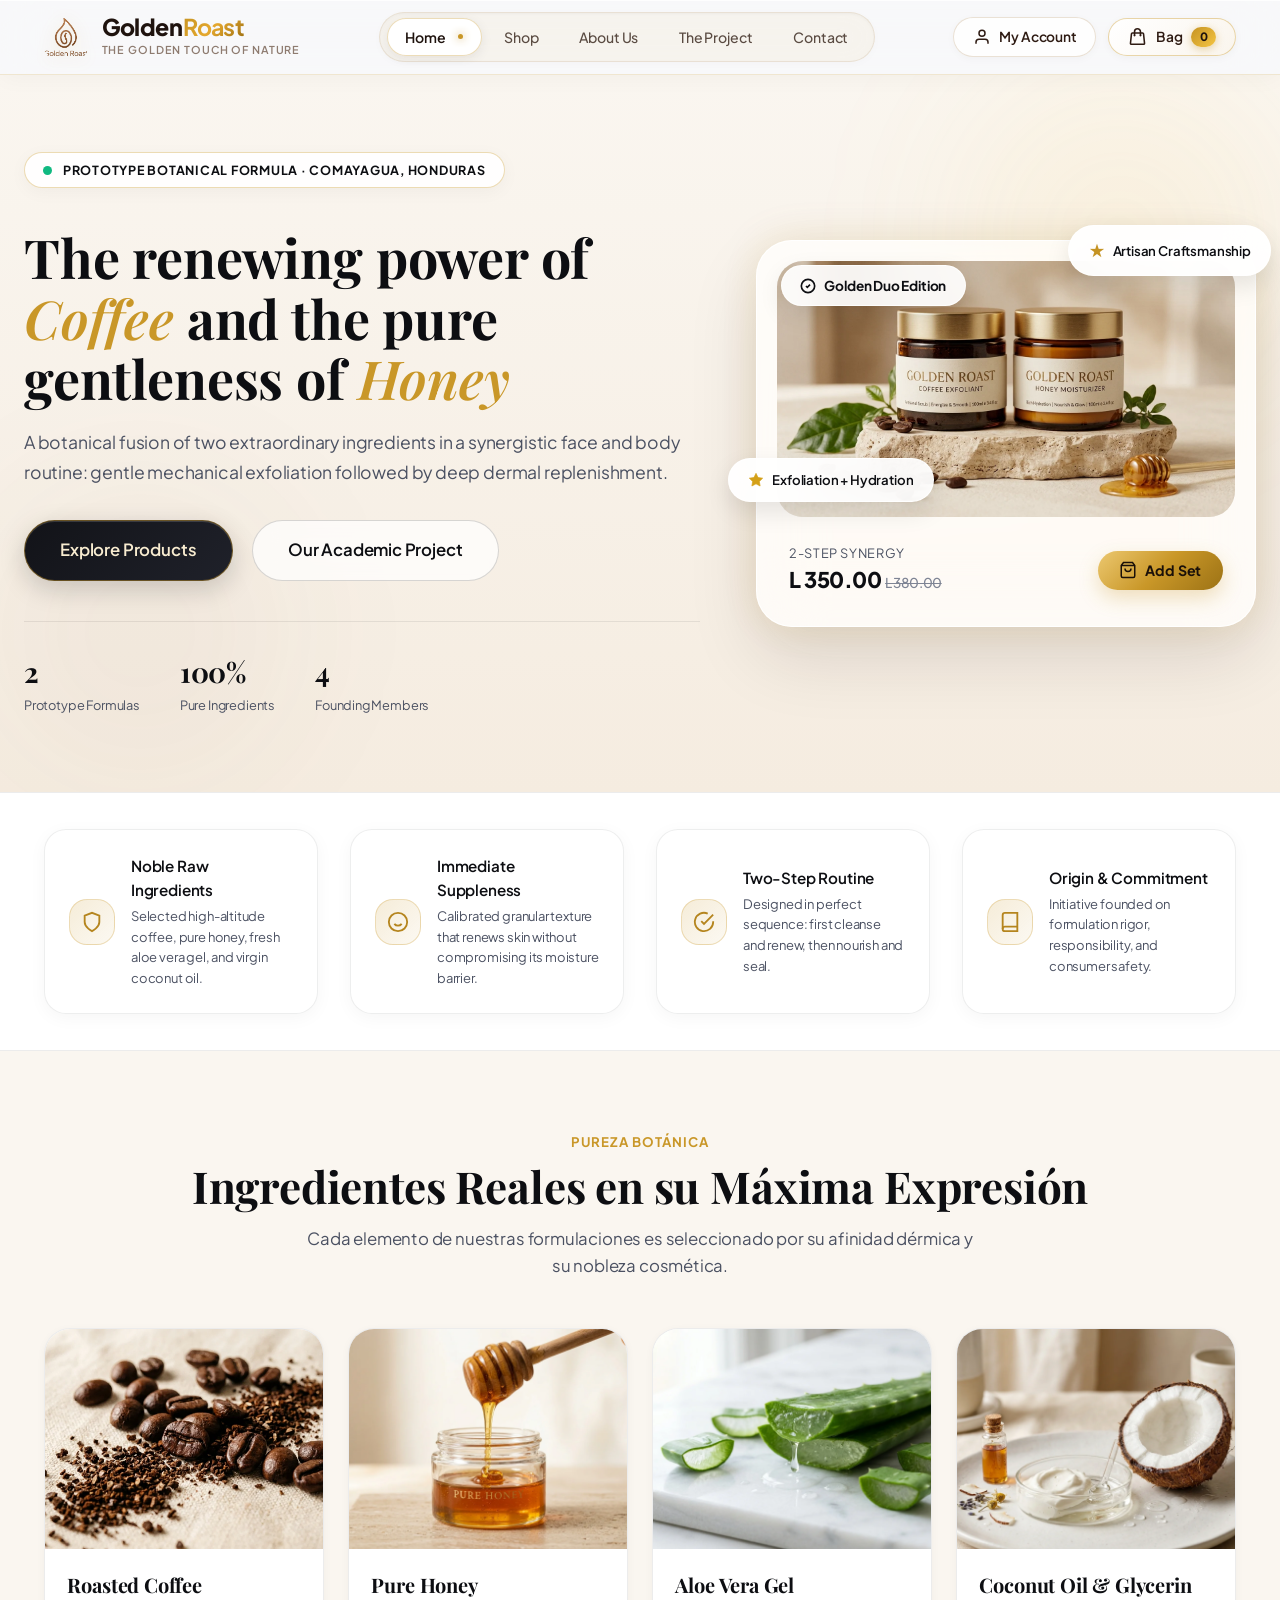
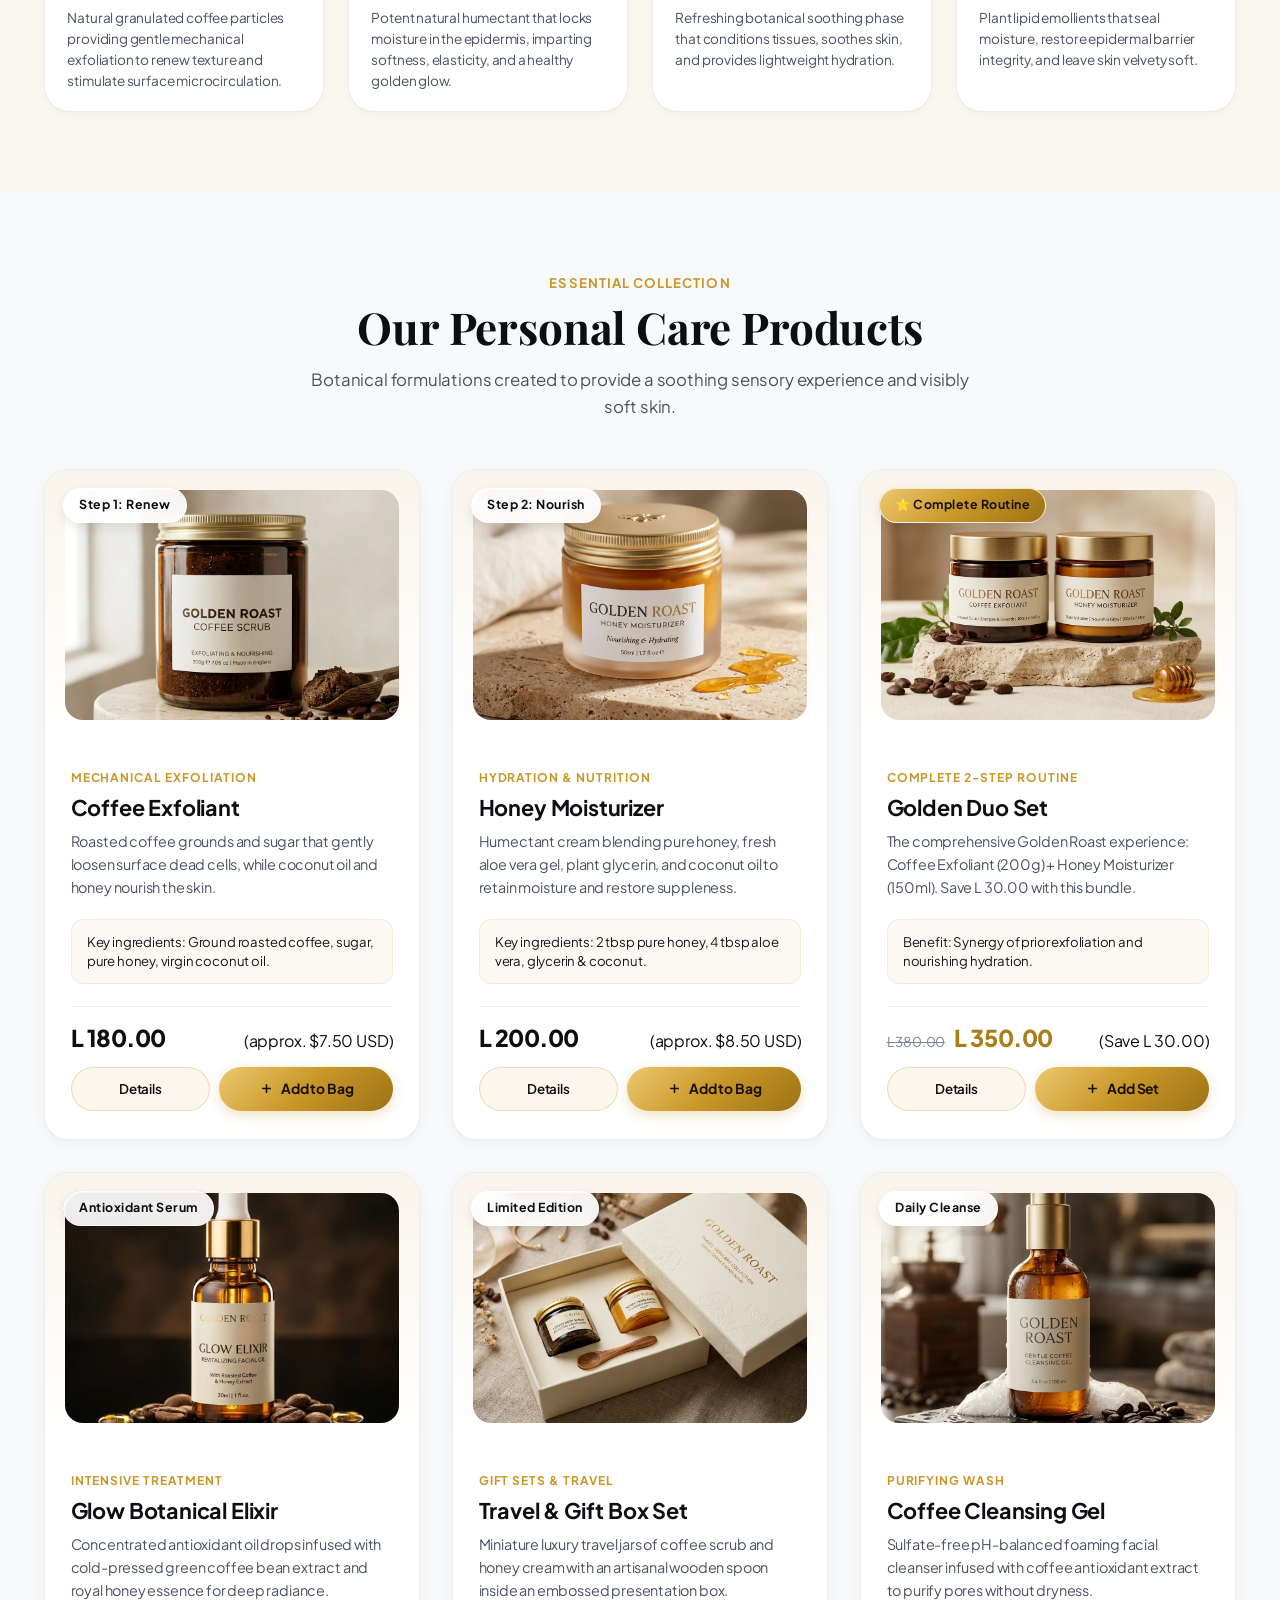
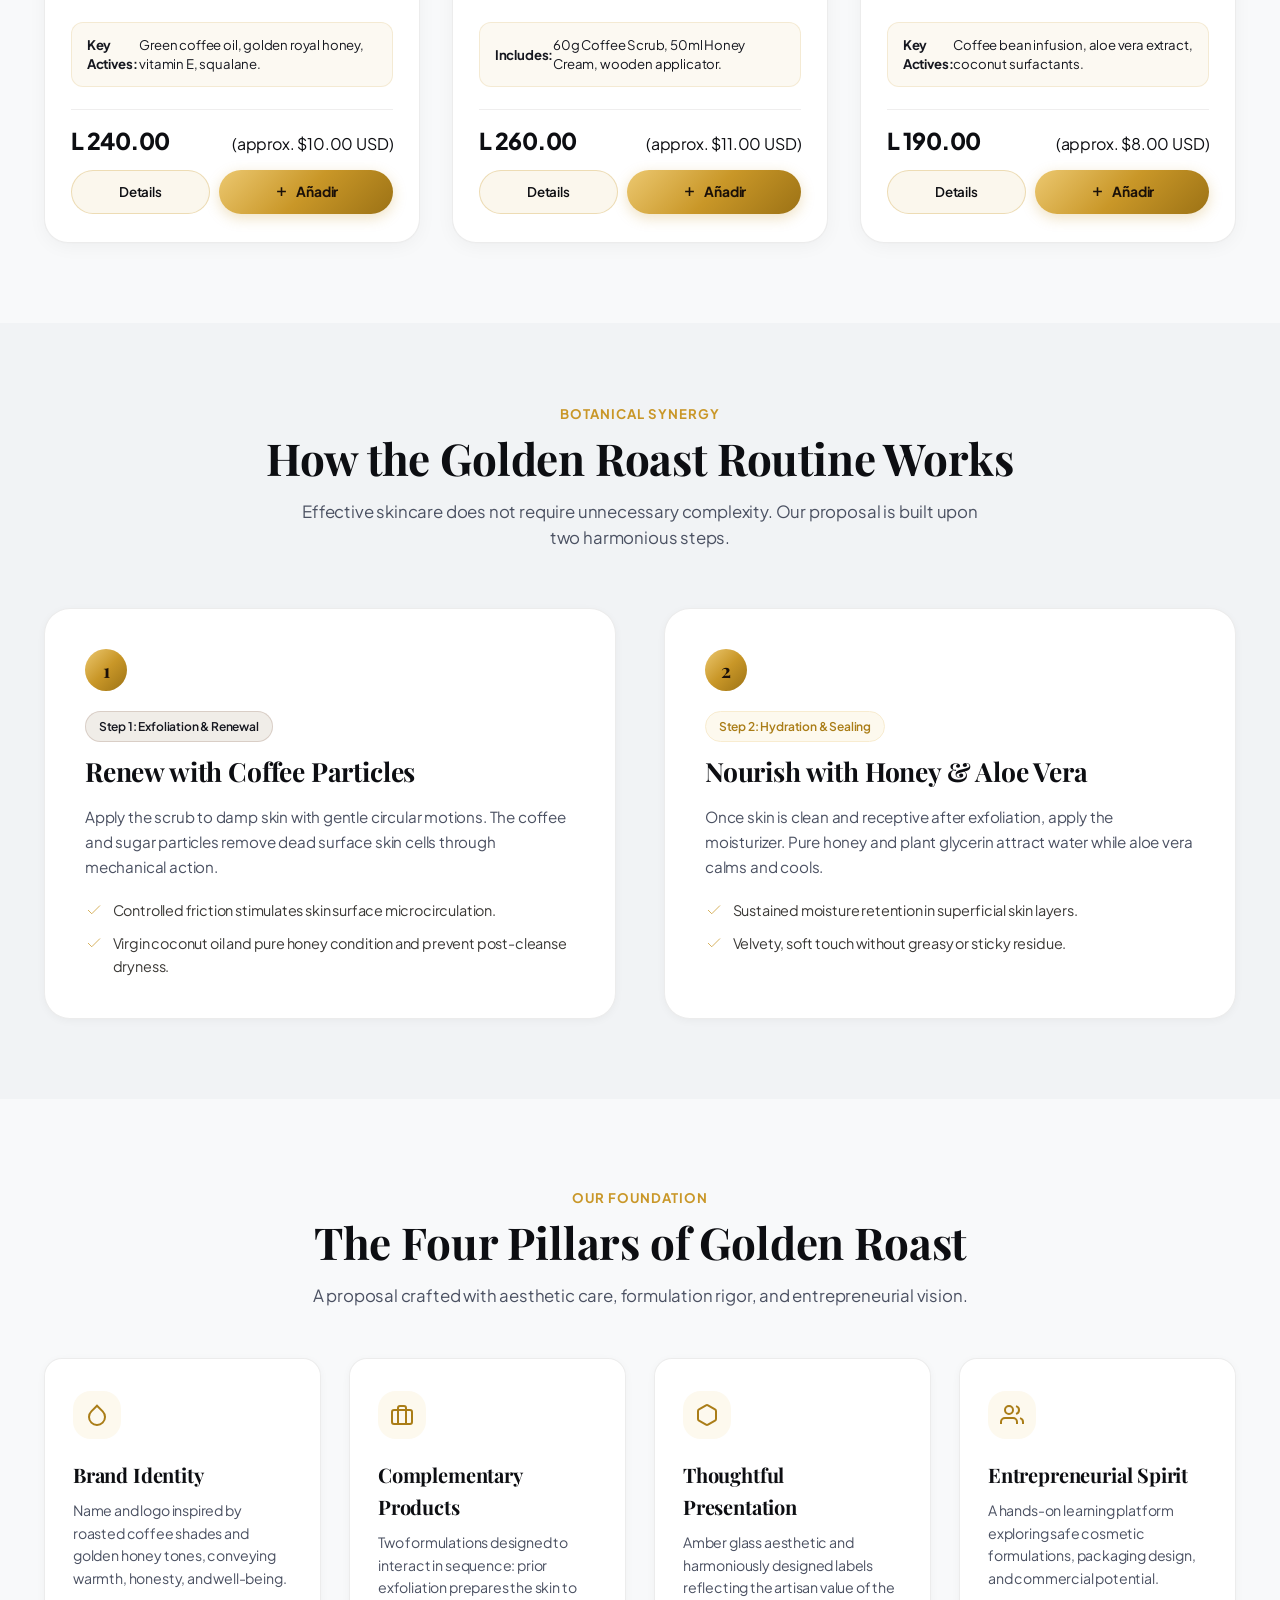
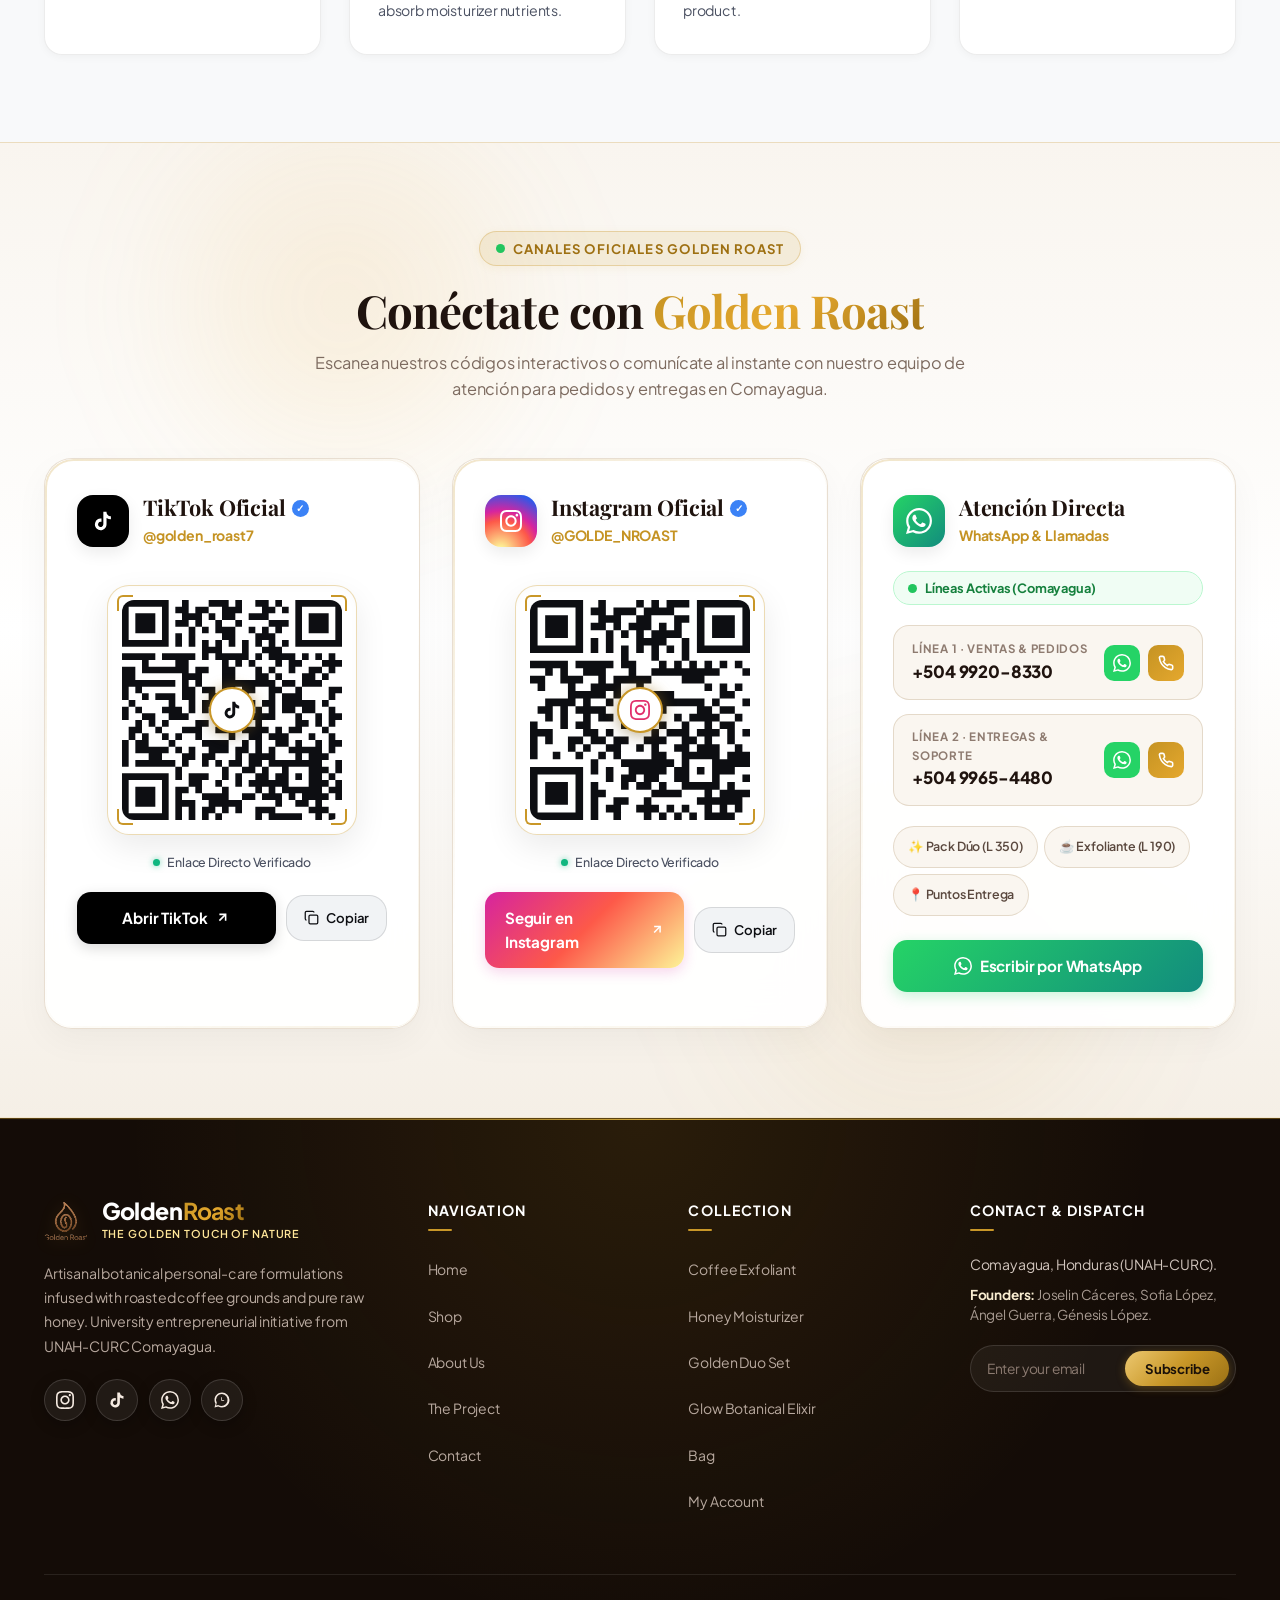
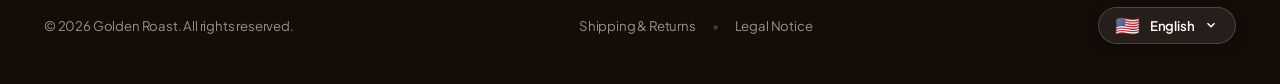
==== commit f550ebf3: "fix(quality): auditoria integral responsive, accesibilidad semantica e integridad comercial del carr" ====
--- a/index.html
+++ b/index.html
@@ -905,7 +905,7 @@
             <strong style="color: var(--gold-pale);" data-i18n="footer.team_label">Integrantes:</strong> Joselin Cáceres, Sofia López, Ángel Guerra, Génesis López.
           </p>
           <form id="newsletterForm" class="footer-newsletter-box">
-            <input type="email" placeholder="Tu correo electrónico" required class="footer-newsletter-input" data-i18n-placeholder="footer.newsletter_placeholder">
+            <input type="email" placeholder="Tu correo electrónico" required class="footer-newsletter-input" data-i18n-placeholder="footer.newsletter_placeholder" aria-label="Tu correo electrónico para el boletín">
             <button type="submit" class="footer-newsletter-btn" data-i18n="footer.newsletter_btn">Unirse</button>
           </form>
         </div>
--- a/css/styles.css
+++ b/css/styles.css
@@ -6349,3 +6349,346 @@
   background: #10B981;
   box-shadow: 0 0 6px rgba(16, 185, 129, 0.6);
 }
+
+
+/* ==========================================================================
+   FORENSIC RESPONSIVE HARDENING & ZERO-OVERFLOW SHIELD (V3 AUDITED)
+   Guaranteed Zero-Horizontal-Overflow Across 300px to 4K Ultra-Wide
+   ========================================================================== */
+
+/* 1. Global Viewport Clipping & Off-Canvas Containment */
+html, body {
+  overflow-x: clip !important;
+  overflow-x: hidden !important;
+  max-width: 100vw !important;
+  width: 100% !important;
+  position: relative !important;
+  box-sizing: border-box !important;
+}
+
+/* Off-canvas mobile menu completely removed from flow when inactive */
+@media (max-width: 992px) {
+  .main-nav:not(.active) {
+    display: none !important;
+    visibility: hidden !important;
+    pointer-events: none !important;
+  }
+
+  .main-nav.active {
+    display: flex !important;
+    visibility: visible !important;
+    pointer-events: auto !important;
+  }
+}
+
+.cart-drawer:not(.active) {
+  display: none !important;
+  visibility: hidden !important;
+  pointer-events: none !important;
+}
+
+.cart-drawer.active {
+  display: flex !important;
+  visibility: visible !important;
+  pointer-events: auto !important;
+}
+
+/* 2. Grid Parent and Child Deflation (Prevents min-width: auto overflow) */
+.checkout-layout,
+.cart-layout,
+.product-detail-grid,
+.value-grid,
+.team-row-4,
+.hero-grid {
+  min-width: 0 !important;
+  width: 100% !important;
+  max-width: 100% !important;
+  box-sizing: border-box !important;
+}
+
+.checkout-layout > *,
+.cart-layout > *,
+.product-detail-grid > *,
+.value-grid > *,
+.team-row-4 > * {
+  min-width: 0 !important;
+  max-width: 100% !important;
+  box-sizing: border-box !important;
+}
+
+/* 3. Small Phone & Ultra-Compact Screen Adaptability (<= 480px) */
+@media (max-width: 480px) {
+  .container {
+    padding-left: 0.75rem !important;
+    padding-right: 0.75rem !important;
+  }
+
+  /* Table & Summary Cards */
+  .table-card,
+  .summary-card,
+  .checkout-form-card,
+  .checkout-summary-card {
+    padding: 1.15rem 0.75rem !important;
+    border-radius: 16px !important;
+    width: 100% !important;
+    max-width: 100% !important;
+    box-sizing: border-box !important;
+    margin-left: 0 !important;
+    margin-right: 0 !important;
+  }
+
+  /* Checkout Step Nodes */
+  .checkout-stepper {
+    gap: 0.4rem !important;
+  }
+
+  .checkout-step-node {
+    padding: 0.35rem 0.65rem !important;
+    font-size: 0.75rem !important;
+  }
+
+  /* Address Selector */
+  .address-type-selector {
+    display: flex !important;
+    flex-direction: column !important;
+    gap: 0.45rem !important;
+    width: 100% !important;
+  }
+
+  .address-type-pill {
+    width: 100% !important;
+    justify-content: flex-start !important;
+    padding: 0.45rem 0.75rem !important;
+    font-size: 0.785rem !important;
+    box-sizing: border-box !important;
+  }
+
+  /* Virtual Card Perspective */
+  .virtual-card-perspective {
+    max-width: 100% !important;
+    overflow: hidden !important;
+  }
+
+  .virtual-card {
+    height: 175px !important;
+    border-radius: 14px !important;
+  }
+
+  .virtual-card-front,
+  .virtual-card-back {
+    padding: 0.85rem !important;
+  }
+
+  .card-number-display {
+    font-size: 1rem !important;
+    letter-spacing: 0.06em !important;
+    margin-bottom: 0.65rem !important;
+  }
+
+  /* Product Highlights Single Column */
+  .product-highlight-grid {
+    grid-template-columns: 1fr !important;
+    gap: 0.65rem !important;
+  }
+
+  /* Single Product View Detail */
+  .product-detail-grid {
+    grid-template-columns: minmax(0, 1fr) !important;
+    gap: 1.5rem !important;
+  }
+
+  .product-main-view {
+    padding: 1rem !important;
+    min-height: auto !important;
+  }
+
+  .product-main-view img {
+    max-height: 220px !important;
+    max-width: 100% !important;
+  }
+
+  .gallery-thumbs {
+    gap: 0.4rem !important;
+  }
+
+  .gallery-thumb-item {
+    width: 46px !important;
+    height: 46px !important;
+  }
+
+  /* Cart Table */
+  #cartTableWrapper {
+    width: 100% !important;
+    max-width: 100% !important;
+    overflow-x: auto !important;
+    -webkit-overflow-scrolling: touch !important;
+    display: block !important;
+  }
+
+  .cart-table {
+    min-width: 270px !important;
+    width: 100% !important;
+  }
+}
+
+/* 4. Value Grid 1-Col Collapse on Mobile */
+@media (max-width: 768px) {
+  .value-grid {
+    grid-template-columns: 1fr !important;
+    gap: 1.25rem !important;
+  }
+
+  .value-card {
+    padding: 1.5rem 1.15rem !important;
+    max-width: 100% !important;
+    box-sizing: border-box !important;
+  }
+
+  .product-highlight-grid {
+    grid-template-columns: 1fr !important;
+    gap: 0.75rem !important;
+  }
+}
+
+/* 5. Team Grid Collapse on Small Phones */
+@media (max-width: 560px) {
+  .team-row-4 {
+    grid-template-columns: 1fr !important;
+    gap: 1.25rem !important;
+  }
+
+  .team-card-compact {
+    max-width: 100% !important;
+    box-sizing: border-box !important;
+  }
+}
+
+/* Global Typography Overflow Shield */
+h1, h2, h3, h4, h5, h6, p, span, a {
+  overflow-wrap: break-word !important;
+}
+
+@media (max-width: 640px) {
+  .academic-header h1 {
+    font-size: clamp(1.5rem, 6vw, 2.2rem) !important;
+  }
+}
+
+/* ==========================================================================
+   FORENSIC AUDIT ERGONOMICS & ACCESSIBILITY ENHANCEMENTS
+   ========================================================================== */
+
+/* 1. Base Filter Bar & Filter Buttons for Shop */
+.filter-bar {
+  display: flex;
+  gap: 0.75rem;
+  margin-bottom: 2.5rem;
+  flex-wrap: wrap;
+  align-items: center;
+}
+
+.filter-btn {
+  display: inline-flex;
+  align-items: center;
+  justify-content: center;
+  padding: 0.65rem 1.4rem;
+  min-height: 44px;
+  border-radius: var(--radius-full);
+  font-size: 0.9rem;
+  font-weight: 600;
+  border: 1px solid var(--surface-border);
+  background: var(--surface-card);
+  color: var(--text-secondary);
+  cursor: pointer;
+  transition: all var(--transition-fast);
+  text-decoration: none;
+  touch-action: manipulation;
+}
+
+.filter-btn:hover {
+  border-color: var(--gold-primary);
+  color: var(--coffee-deep);
+  transform: translateY(-1px);
+}
+
+.filter-btn.active {
+  background: var(--gradient-gold);
+  color: #FFFFFF;
+  border-color: transparent;
+  box-shadow: 0 4px 14px rgba(184, 134, 11, 0.28);
+}
+
+/* 2. Accessible Ergonomic Quantity Picker */
+.quantity-picker {
+  display: inline-flex;
+  align-items: center;
+  border: 1px solid var(--surface-border);
+  border-radius: var(--radius-full);
+  padding: 0.25rem 0.5rem;
+  background: #FFFFFF;
+}
+
+.qty-btn {
+  border: none;
+  background: none;
+  width: 44px;
+  height: 44px;
+  min-width: 44px;
+  min-height: 44px;
+  display: inline-flex;
+  align-items: center;
+  justify-content: center;
+  cursor: pointer;
+  font-size: 1.25rem;
+  font-weight: 600;
+  color: var(--coffee-deep);
+  border-radius: var(--radius-full);
+  transition: background-color var(--transition-fast), color var(--transition-fast);
+  touch-action: manipulation;
+}
+
+.qty-btn:hover {
+  background-color: var(--gold-soft);
+  color: var(--gold-hover);
+}
+
+.qty-input {
+  width: 48px;
+  text-align: center;
+  border: none;
+  font-weight: 700;
+  font-size: 1.05rem;
+  background: transparent;
+  color: var(--coffee-deep);
+}
+
+/* 3. Small Buttons & Action Chips Touch Target Expansion (WCAG 2.5.5) */
+.btn-sm {
+  min-height: 44px !important;
+  display: inline-flex !important;
+  align-items: center !important;
+  justify-content: center !important;
+}
+
+.hub-chip-btn {
+  min-height: 42px !important;
+  padding: 8px 14px !important;
+}
+
+.footer-links a {
+  padding: 0.35rem 0 !important;
+  display: inline-block !important;
+}
+
+/* Screen Reader Only Utility */
+.sr-only {
+  position: absolute !important;
+  width: 1px !important;
+  height: 1px !important;
+  padding: 0 !important;
+  margin: -1px !important;
+  overflow: hidden !important;
+  clip: rect(0, 0, 0, 0) !important;
+  white-space: nowrap !important;
+  border: 0 !important;
+}
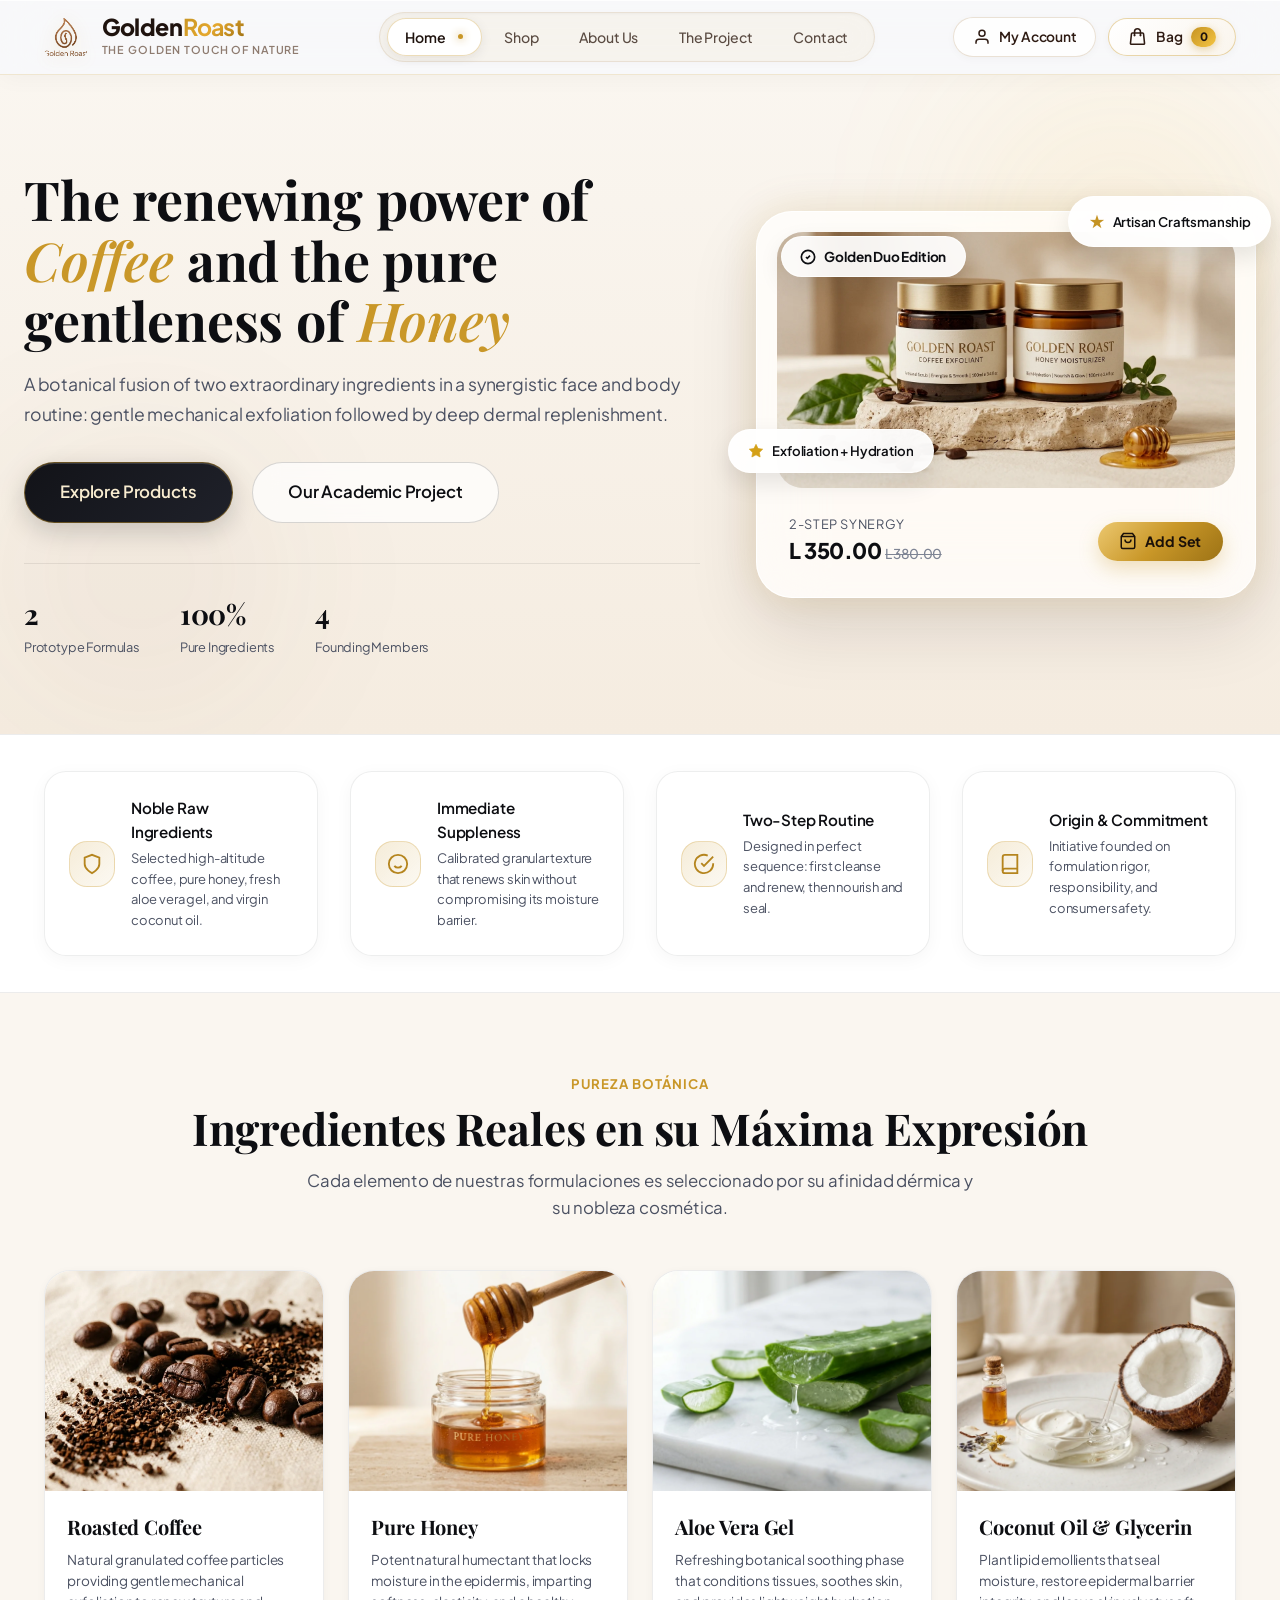
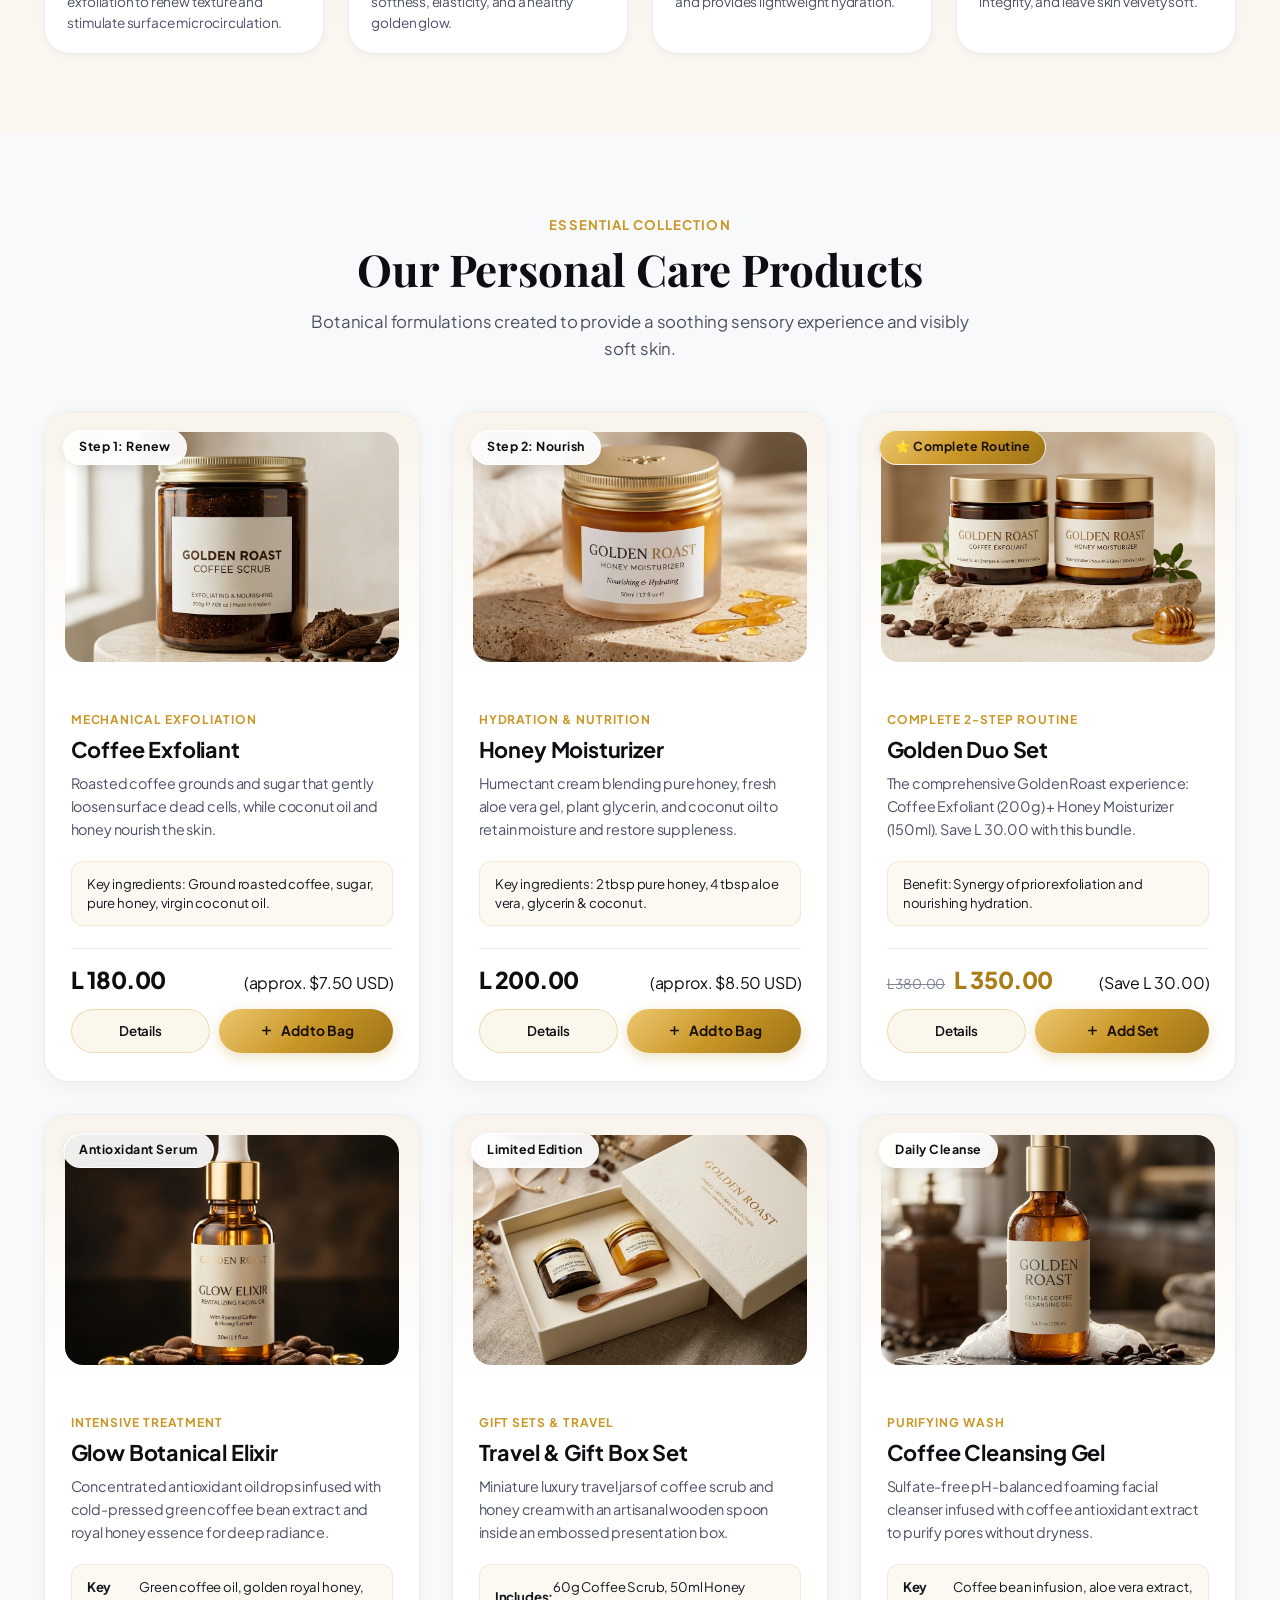
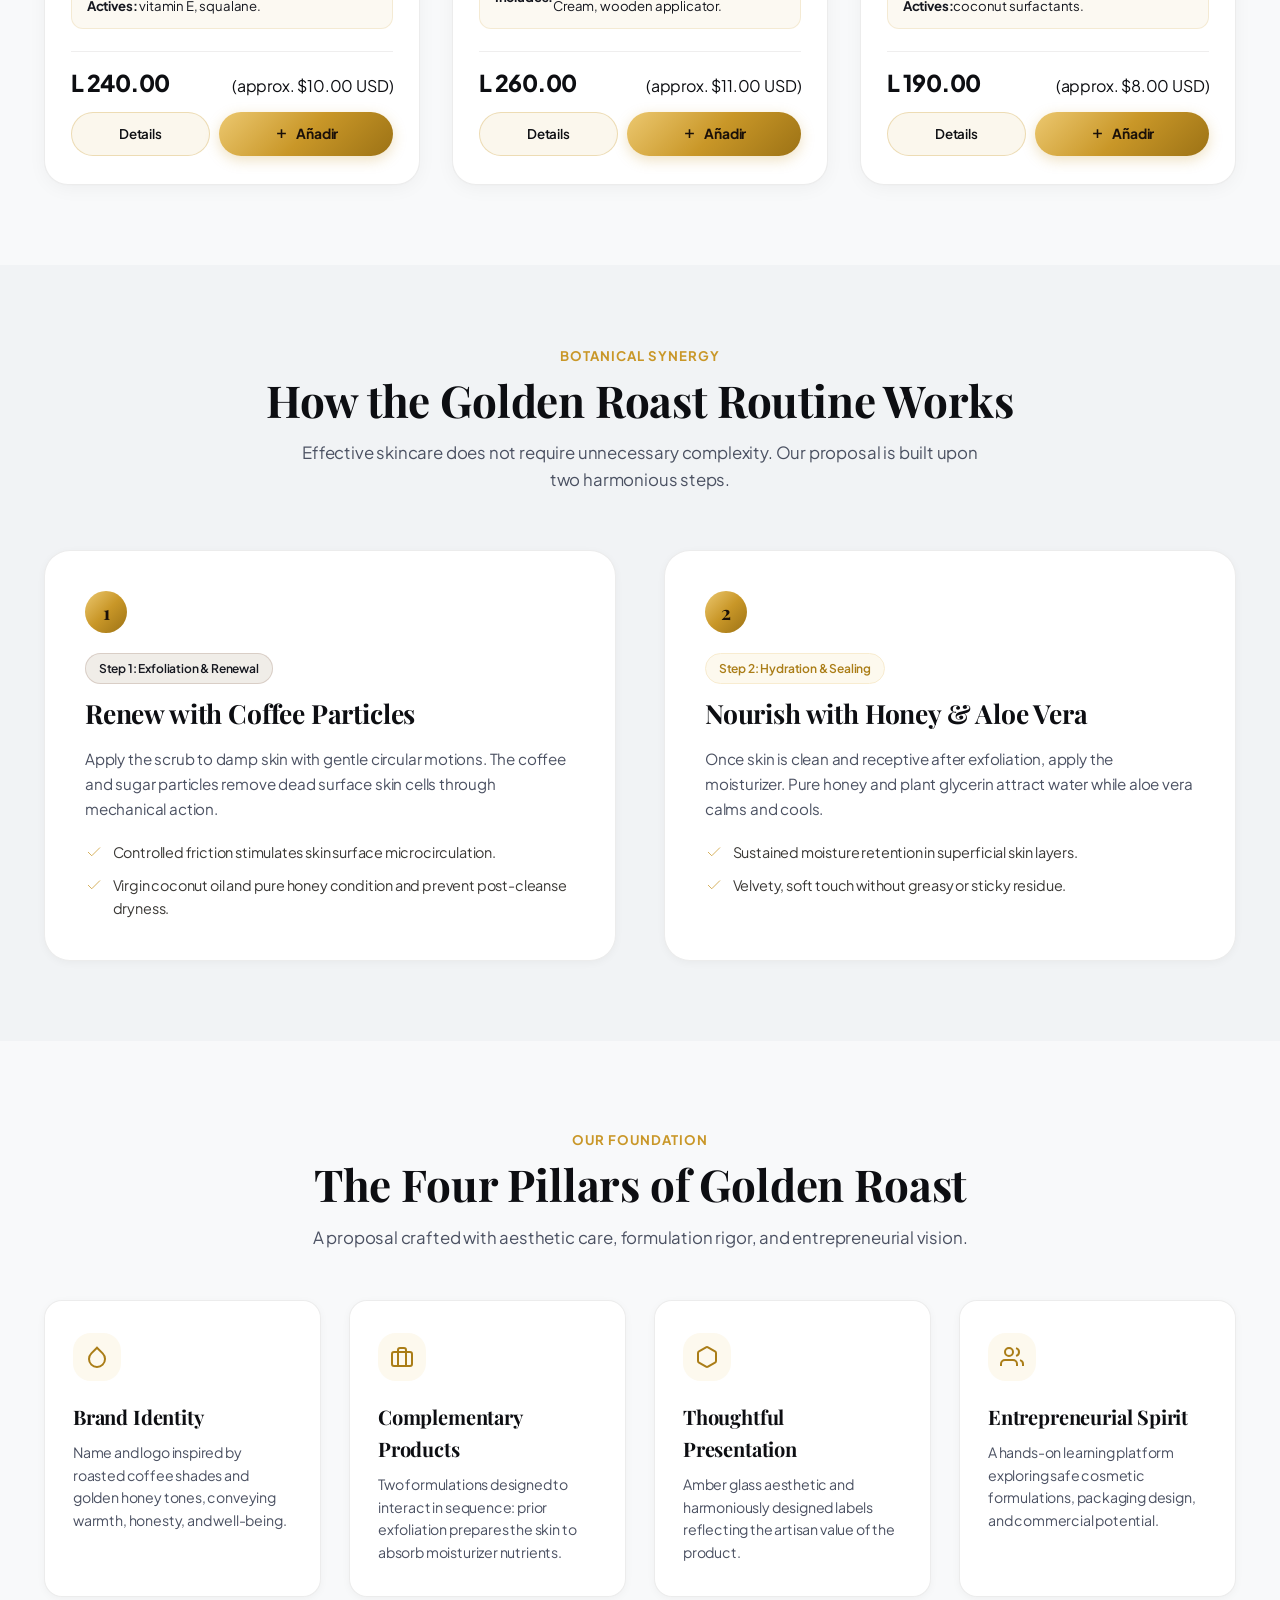
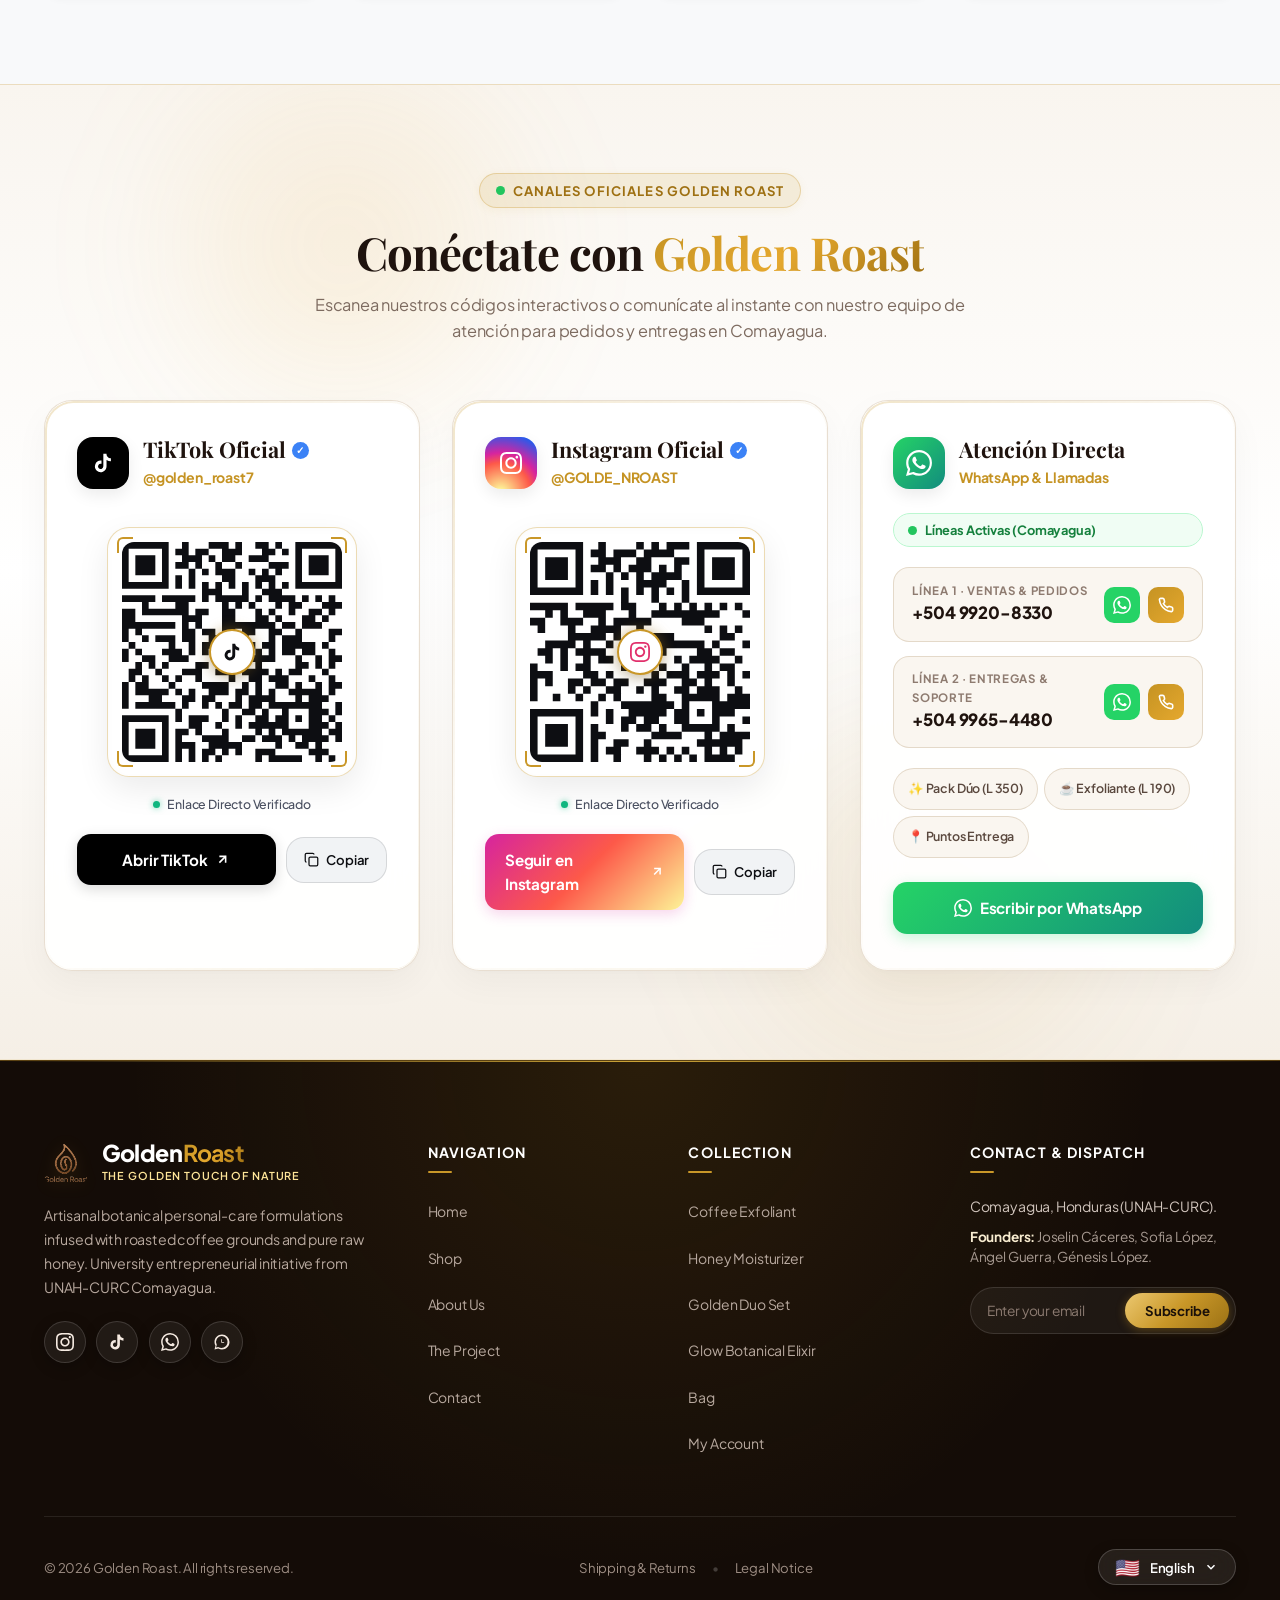
==== commit 98899dc1: "style: remove prototype botanical formula badge from hero" ====
--- a/index.html
+++ b/index.html
@@ -117,10 +117,6 @@
       <div class="ambient-glow-orb hero-glow-2"></div>
       <div class="container hero-grid">
         <div class="hero-content">
-          <div class="hero-enterprise-pill">
-            <span class="enterprise-beacon"></span>
-            <span data-i18n="hero.badge_edition">Fórmula Botánica Prototipo · Comayagua, Honduras</span>
-          </div>
           <h1 class="hero-title">
             <span data-i18n="hero.title_pre">El poder renovador del</span> 
             <em data-i18n="hero.title_coffee">Café</em> 
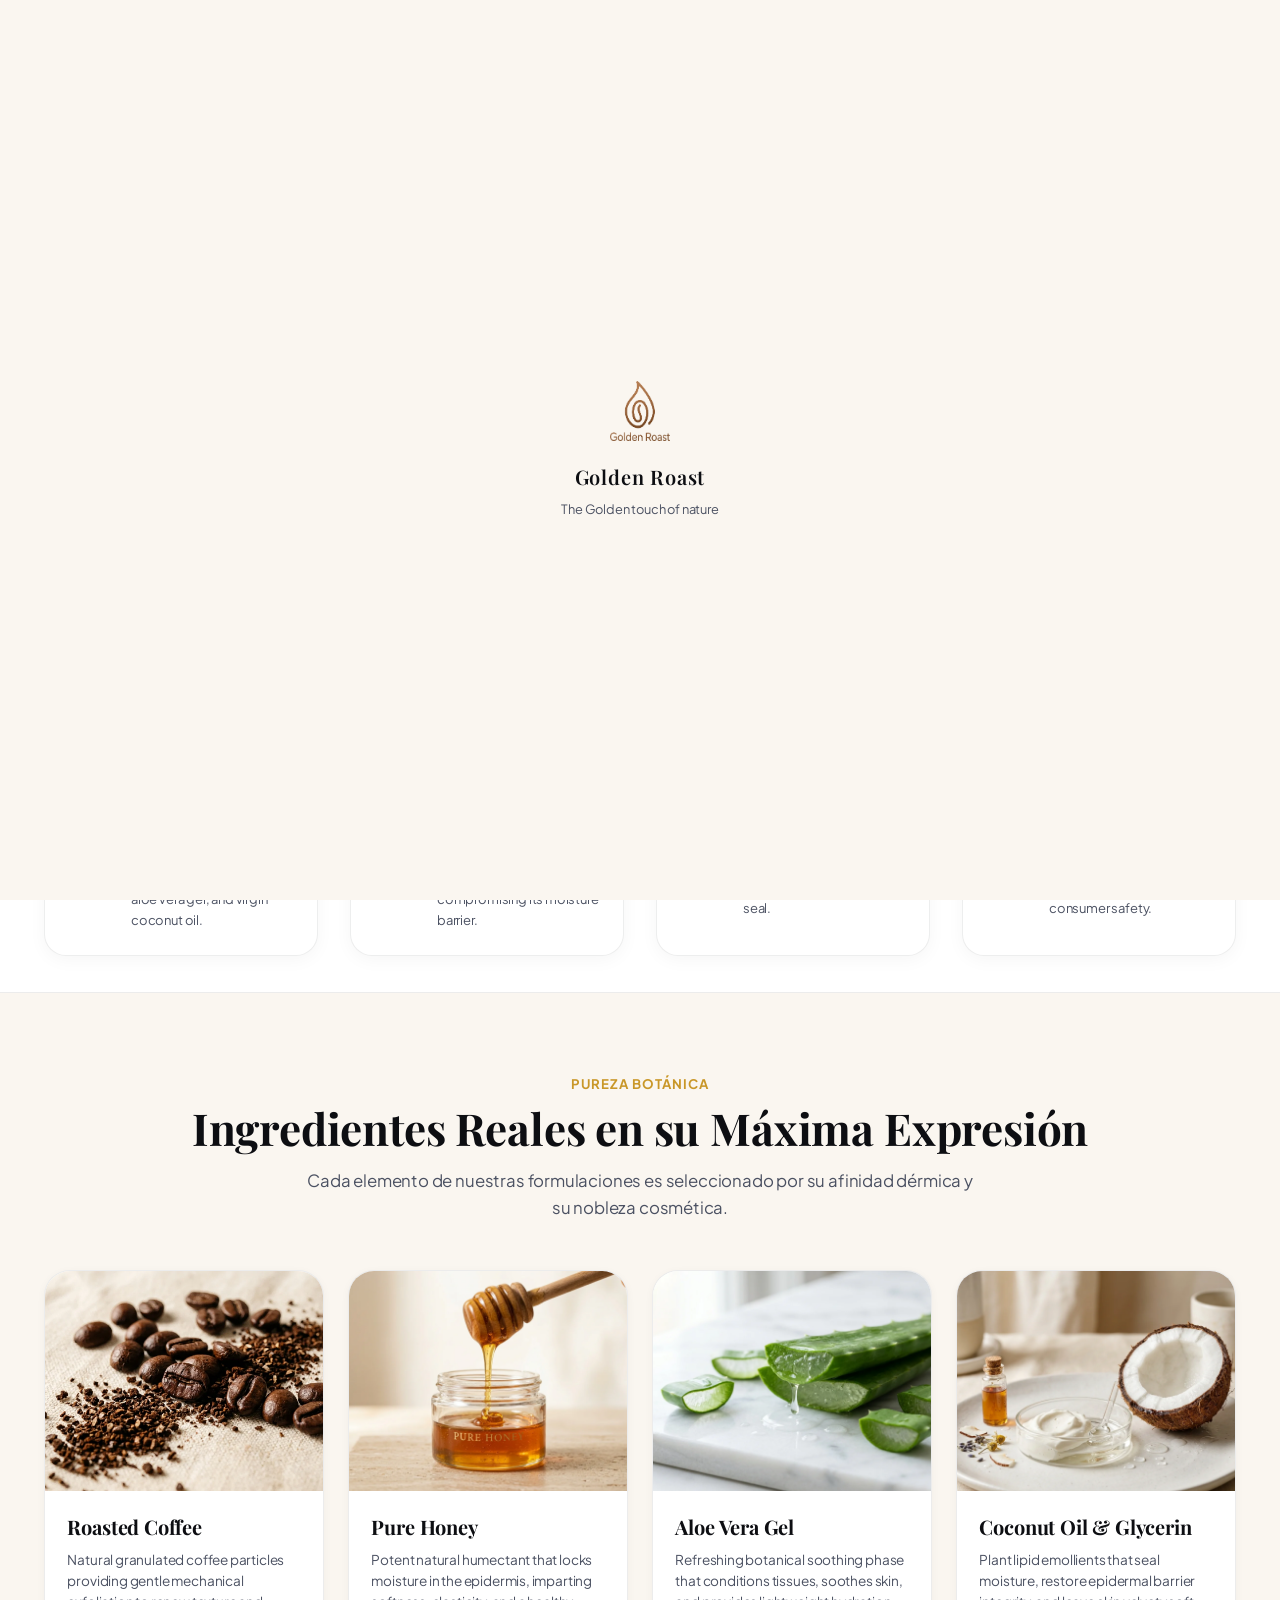
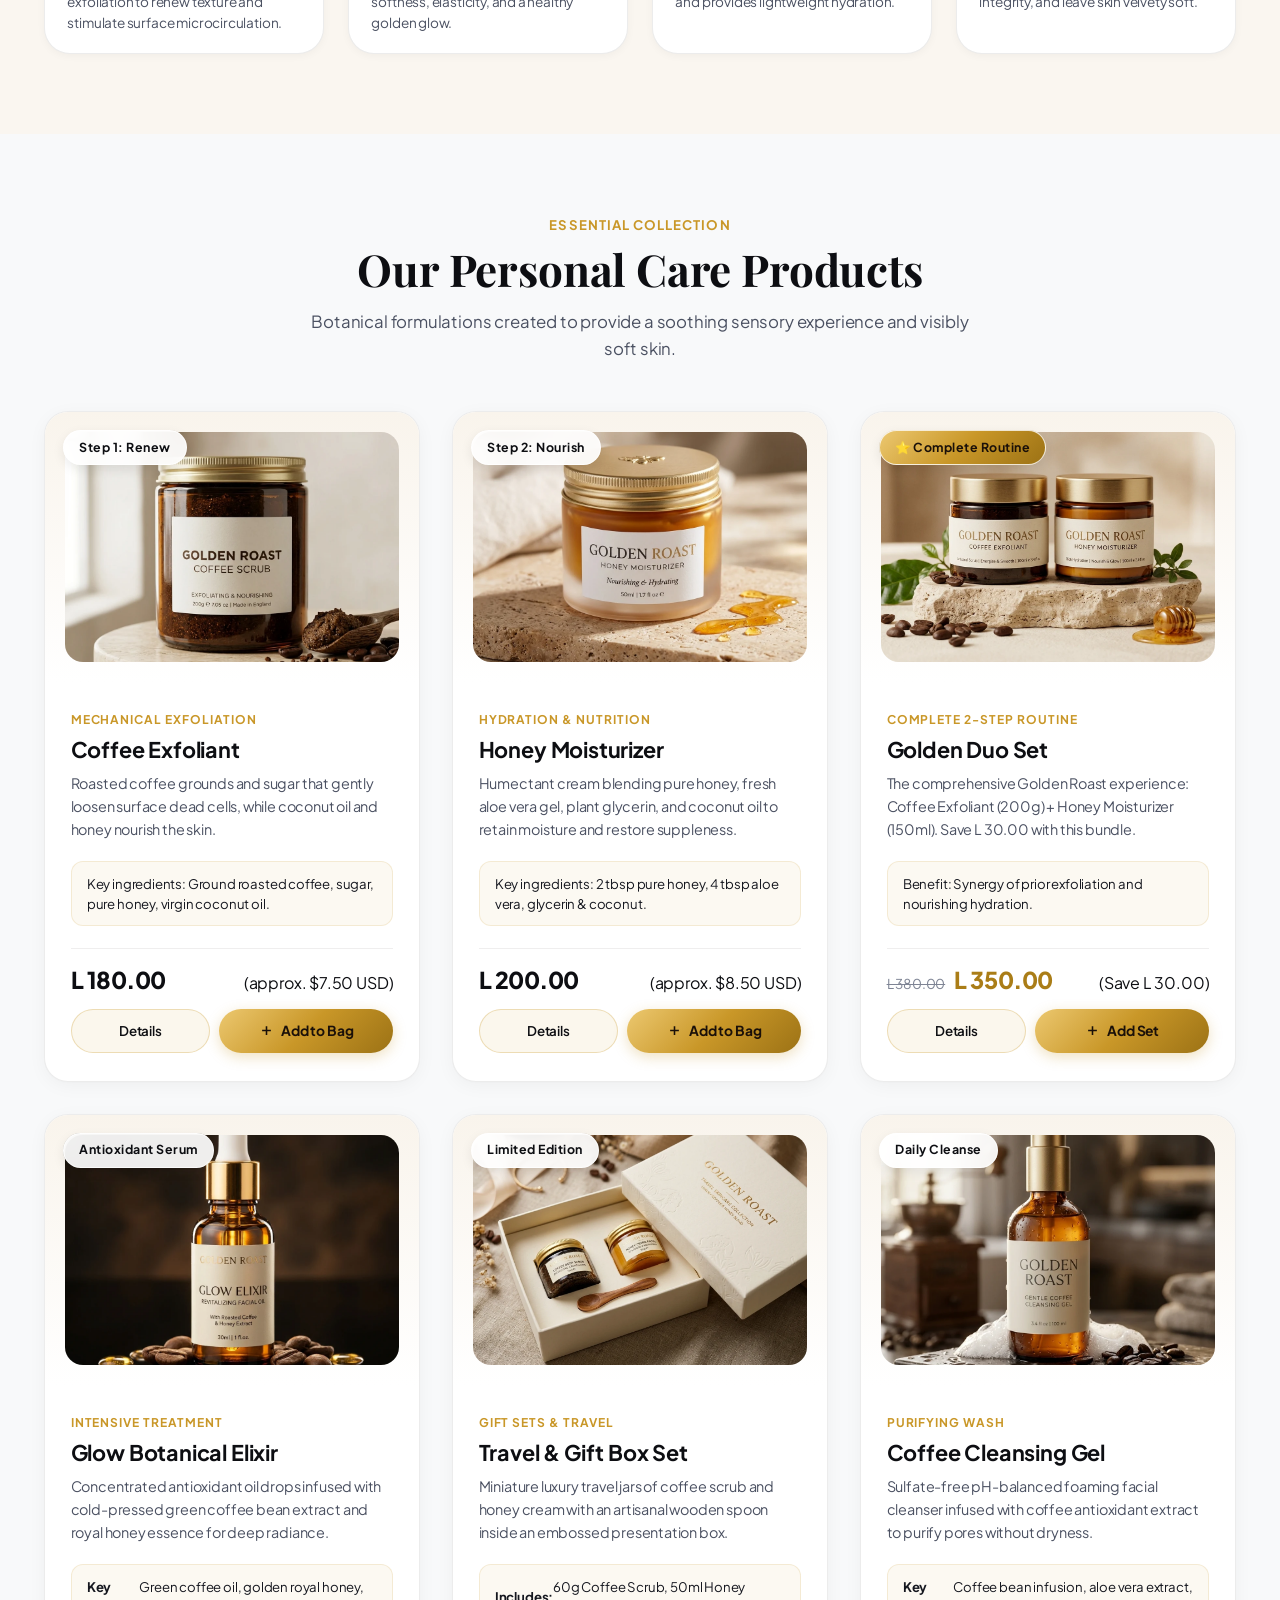
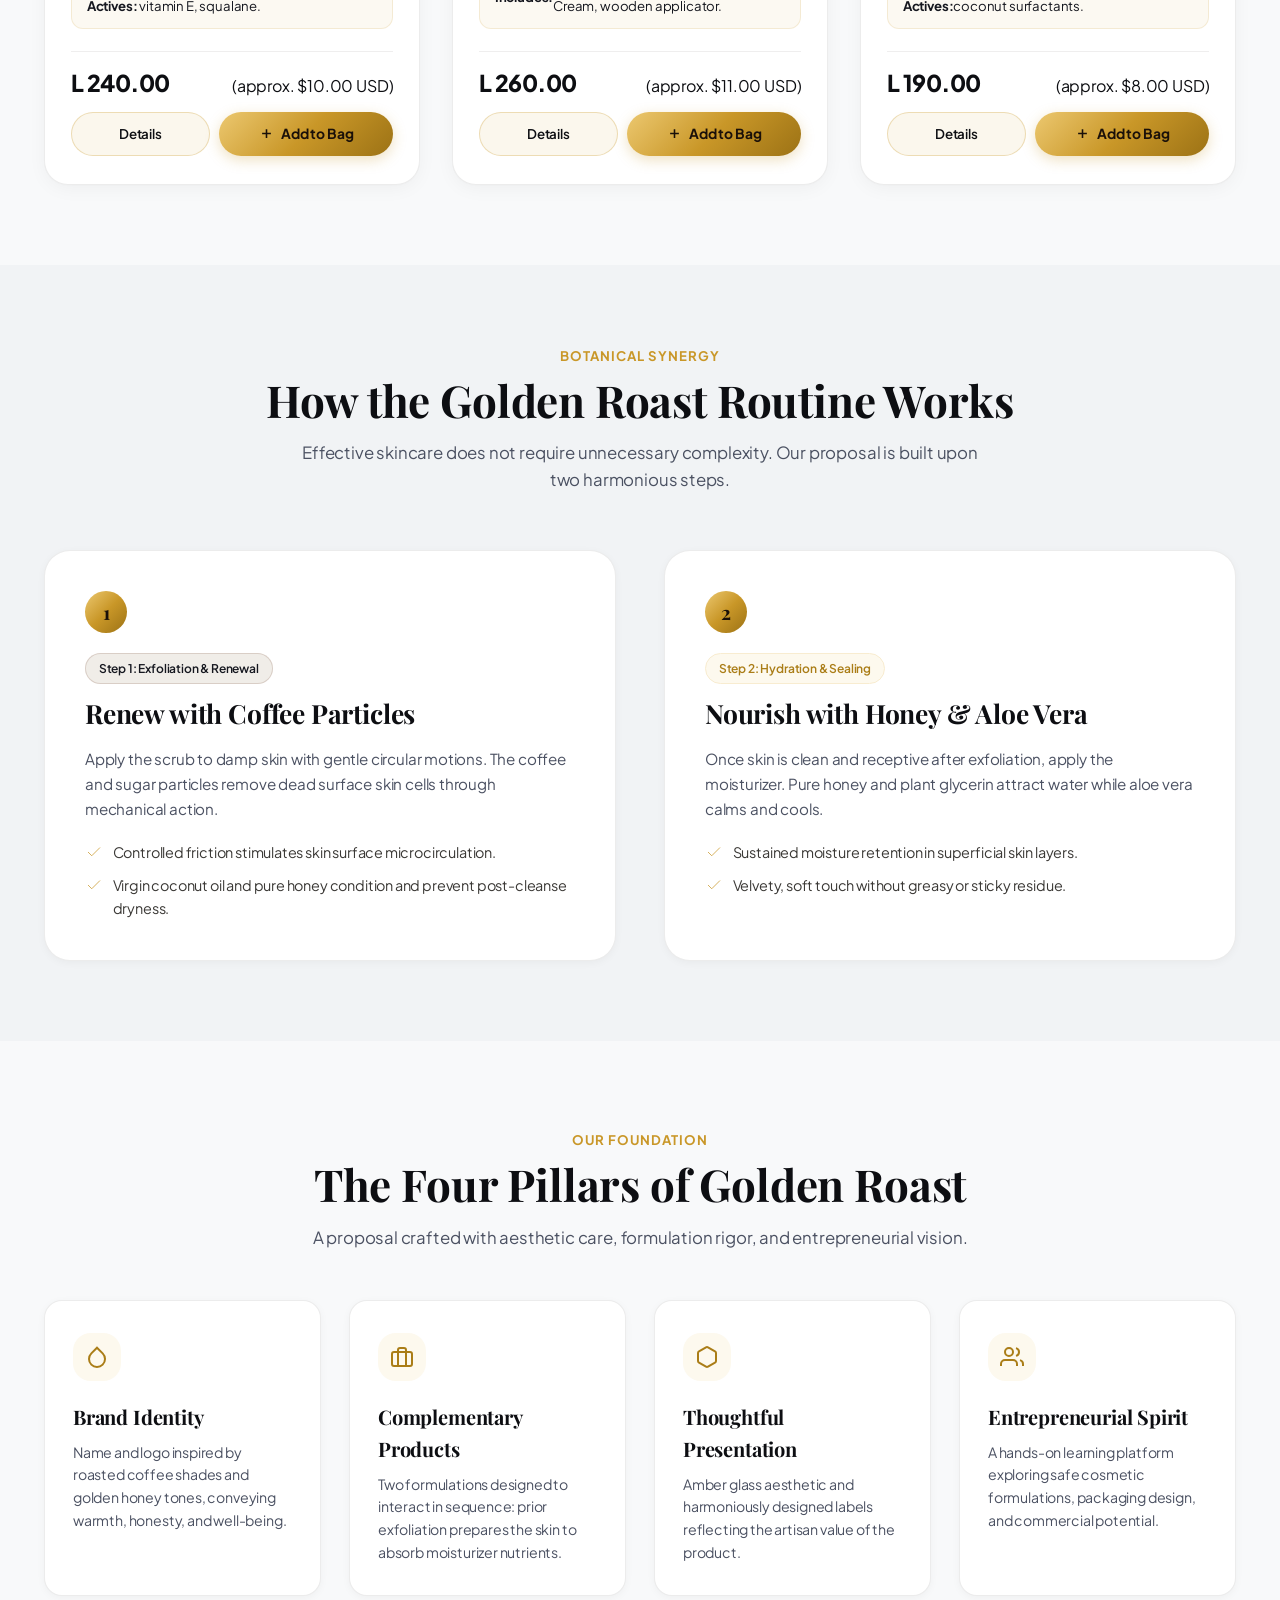
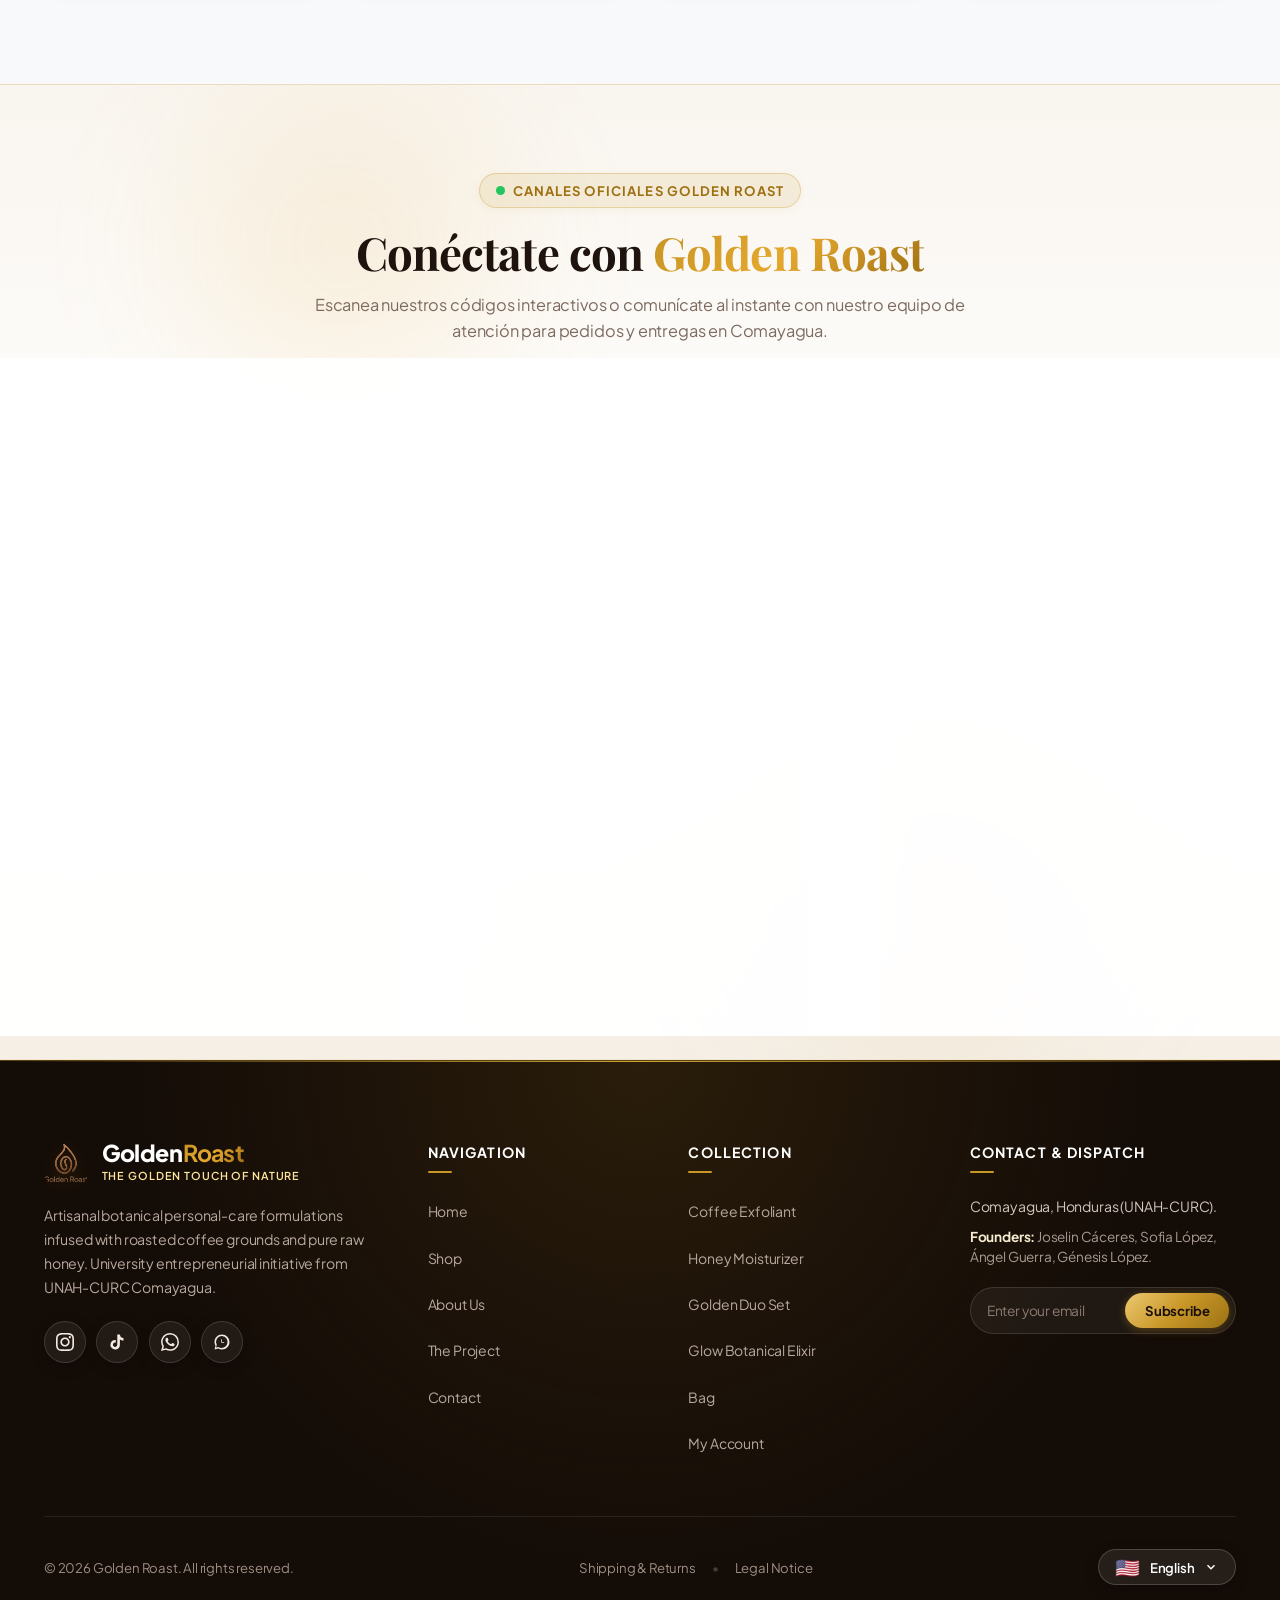
==== commit 105e1a5a: "feat(i18n): establecer ingles como idioma predeterminado en todo el sistema y traducir seccion acade" ====
--- a/index.html
+++ b/index.html
@@ -4,7 +4,7 @@
   <meta charset="UTF-8">
   <meta name="viewport" content="width=device-width, initial-scale=1.0">
   <meta name="google" content="notranslate">
-  <title>Golden Roast | Cosmética Natural Inspirada en Café y Miel</title>
+  <title>Golden Roast - Artisan Coffee & Honey Botanical Skincare</title>
   <meta name="description" content="Golden Roast: Productos artesanales de cuidado personal formulados con café tostado y miel pura de abeja.">
   <link rel="icon" type="image/png" href="assets/img/logo.png">
   <link rel="stylesheet" href="css/styles.css">
@@ -44,31 +44,31 @@
           <li class="nav-item">
             <a href="index.html" class="active">
               <svg class="nav-icon" width="16" height="16" viewBox="0 0 24 24" fill="none" stroke="currentColor" stroke-width="2"><path d="m3 9 9-7 9 7v11a2 2 0 0 1-2 2H5a2 2 0 0 1-2-2z"/><polyline points="9 22 9 12 15 12 15 22"/></svg>
-              <span data-i18n="nav.home">Inicio</span>
+              <span data-i18n="nav.home">Home</span>
             </a>
           </li>
           <li class="nav-item">
             <a href="tienda.html" class="">
               <svg class="nav-icon" width="16" height="16" viewBox="0 0 24 24" fill="none" stroke="currentColor" stroke-width="2"><path d="M6 2 3 6v14a2 2 0 0 0 2 2h14a2 2 0 0 0 2-2V6l-3-4Z"/><line x1="3" y1="6" x2="21" y2="6"/><path d="M16 10a4 4 0 0 1-8 0"/></svg>
-              <span data-i18n="nav.shop">Tienda</span>
+              <span data-i18n="nav.shop">Shop</span>
             </a>
           </li>
           <li class="nav-item">
             <a href="sobre-nosotros.html" class="">
               <svg class="nav-icon" width="16" height="16" viewBox="0 0 24 24" fill="none" stroke="currentColor" stroke-width="2"><circle cx="12" cy="12" r="10"/><line x1="12" y1="16" x2="12" y2="12"/><line x1="12" y1="8" x2="12.01" y2="8"/></svg>
-              <span data-i18n="nav.about">Sobre Nosotros</span>
+              <span data-i18n="nav.about">About Us</span>
             </a>
           </li>
           <li class="nav-item">
             <a href="proyecto.html" class="">
               <svg class="nav-icon" width="16" height="16" viewBox="0 0 24 24" fill="none" stroke="currentColor" stroke-width="2"><path d="M4 19.5v-15A2.5 2.5 0 0 1 6.5 2H20v20H6.5a2.5 2.5 0 0 1-2.5-2.5Z"/><path d="M6 6h10"/><path d="M6 10h10"/></svg>
-              <span data-i18n="nav.project">El Proyecto</span>
+              <span data-i18n="nav.project">The Project</span>
             </a>
           </li>
           <li class="nav-item">
             <a href="contacto.html" class="">
               <svg class="nav-icon" width="16" height="16" viewBox="0 0 24 24" fill="none" stroke="currentColor" stroke-width="2"><path d="M22 16.92v3a2 2 0 0 1-2.18 2 19.79 19.79 0 0 1-8.63-3.07 19.5 19.5 0 0 1-6-6 19.79 19.79 0 0 1-3.07-8.67A2 2 0 0 1 4.11 2h3a2 2 0 0 1 2 1.72 12.84 12.84 0 0 0 .7 2.81 2 2 0 0 1-.45 2.11L8.09 9.91a16 16 0 0 0 6 6l1.27-1.27a2 2 0 0 1 2.11-.45 12.84 12.84 0 0 0 2.81.7A2 2 0 0 1 22 16.92z"/></svg>
-              <span data-i18n="nav.contact">Contacto</span>
+              <span data-i18n="nav.contact">Contact</span>
             </a>
           </li>
         </ul>
@@ -76,7 +76,7 @@
         <div class="mobile-nav-footer">
           <a href="cuenta.html" class="nav-account-btn " style="width: 100%; justify-content: center;">
             <svg width="18" height="18" viewBox="0 0 24 24" fill="none" stroke="currentColor" stroke-width="2"><path d="M20 21v-2a4 4 0 0 0-4-4H8a4 4 0 0 0-4 4v2"/><circle cx="12" cy="7" r="4"/></svg>
-            <span data-i18n="nav.account">Mi Cuenta</span>
+            <span data-i18n="nav.account">My Account</span>
           </a>
         </div>
       </nav>
@@ -88,18 +88,18 @@
             <path d="M20 21v-2a4 4 0 0 0-4-4H8a4 4 0 0 0-4 4v2"></path>
             <circle cx="12" cy="7" r="4"></circle>
           </svg>
-          <span data-i18n="nav.account">Mi Cuenta</span>
+          <span data-i18n="nav.account">My Account</span>
         </a>
 
-        <button class="btn-cart-nav" aria-label="Abrir Bolsa de Compras">
+        <button class="btn-cart-nav" aria-label="Open Shopping Bag">
           <svg class="cart-icon-svg" viewBox="0 0 24 24" fill="none" stroke-width="2">
             <path stroke-linecap="round" stroke-linejoin="round" d="M15.75 10.5V6a3.75 3.75 0 10-7.5 0v4.5m11.356-1.993l1.263 12c.07.665-.45 1.243-1.119 1.243H4.25a1.125 1.125 0 01-1.12-1.243l1.264-12A1.125 1.125 0 015.513 7.5h12.974c.576 0 1.059.435 1.119 1.007zM8.625 10.5a.375.375 0 11-.75 0 .375.375 0 01.75 0zm7.5 0a.375.375 0 11-.75 0 .375.375 0 01.75 0z" />
           </svg>
-          <span data-i18n="nav.cart">Bolsa</span>
+          <span data-i18n="nav.cart">Bag</span>
           <span class="cart-badge">0</span>
         </button>
 
-        <button class="mobile-toggle" id="mobileMenuToggle" aria-label="Abrir Menú">
+        <button class="mobile-toggle" id="mobileMenuToggle" aria-label="Open Menu">
           <svg width="22" height="22" viewBox="0 0 24 24" fill="none" stroke="currentColor" stroke-width="2.2">
             <line x1="3" y1="12" x2="21" y2="12"></line>
             <line x1="3" y1="6" x2="21" y2="6"></line>
@@ -118,30 +118,28 @@
       <div class="container hero-grid">
         <div class="hero-content">
           <h1 class="hero-title">
-            <span data-i18n="hero.title_pre">El poder renovador del</span> 
-            <em data-i18n="hero.title_coffee">Café</em> 
-            <span data-i18n="hero.title_and">y la suavidad pura de la</span> 
-            <em data-i18n="hero.title_honey">Miel</em>
+            <span data-i18n="hero.title_pre">The renewing power of</span> 
+            <em data-i18n="hero.title_coffee">Coffee</em> 
+            <span data-i18n="hero.title_and">and the pure gentleness of</span> 
+            <em data-i18n="hero.title_honey">Honey</em>
           </h1>
-          <p class="hero-desc" data-i18n="hero.desc">
-            Fusión botánica de dos ingredientes extraordinarios en una rutina sinérgica de cuidado facial y corporal: exfoliación mecánica suave seguida de nutrición dérmica profunda.
-          </p>
+          <p class="hero-desc" data-i18n="hero.desc">A botanical fusion of two extraordinary ingredients in a synergistic face and body routine: gentle mechanical exfoliation followed by deep dermal replenishment.</p>
           <div class="hero-cta-group">
-            <a href="tienda.html" class="btn btn-primary btn-lg" data-i18n="hero.cta_shop">Descubrir Productos</a>
-            <a href="sobre-nosotros.html" class="btn btn-outline btn-lg" data-i18n="hero.cta_project">Conocer el Proyecto</a>
+            <a href="tienda.html" class="btn btn-primary btn-lg" data-i18n="hero.cta_shop">Explore Products</a>
+            <a href="sobre-nosotros.html" class="btn btn-outline btn-lg" data-i18n="hero.cta_project">Our Academic Project</a>
           </div>
           <div class="hero-stats">
             <div class="stat-item">
               <span class="stat-num">2</span>
-              <span class="stat-label" data-i18n="hero.stat_prototypes">Fórmulas Prototipo</span>
+              <span class="stat-label" data-i18n="hero.stat_prototypes">Prototype Formulas</span>
             </div>
             <div class="stat-item">
               <span class="stat-num">100%</span>
-              <span class="stat-label" data-i18n="hero.stat_natural">Ingredientes Puros</span>
+              <span class="stat-label" data-i18n="hero.stat_natural">Pure Ingredients</span>
             </div>
             <div class="stat-item">
               <span class="stat-num">4</span>
-              <span class="stat-label" data-i18n="hero.stat_team">Integrantes Emprendedores</span>
+              <span class="stat-label" data-i18n="hero.stat_team">Founding Members</span>
             </div>
           </div>
         </div>
@@ -198,8 +196,8 @@
             </svg>
           </div>
           <div>
-            <h4 class="trust-title" data-i18n="trust.ingredients.title">Materias Primas Nobles</h4>
-            <p class="trust-desc" data-i18n="trust.ingredients.desc">Café de altura seleccionado, miel pura de abeja, gel de aloe vera y aceite de coco virgen.</p>
+            <h4 class="trust-title" data-i18n="trust.ingredients.title">Noble Raw Ingredients</h4>
+            <p class="trust-desc" data-i18n="trust.ingredients.desc">Selected high-altitude coffee, pure honey, fresh aloe vera gel, and virgin coconut oil.</p>
           </div>
         </div>
 
@@ -213,8 +211,8 @@
             </svg>
           </div>
           <div>
-            <h4 class="trust-title" data-i18n="trust.softness.title">Suavidad Inmediata</h4>
-            <p class="trust-desc" data-i18n="trust.softness.desc">Textura granulada calibrada que renueva la piel sin agredir su barrera protectora.</p>
+            <h4 class="trust-title" data-i18n="trust.softness.title">Immediate Suppleness</h4>
+            <p class="trust-desc" data-i18n="trust.softness.desc">Calibrated granular texture that renews skin without compromising its moisture barrier.</p>
           </div>
         </div>
 
@@ -226,8 +224,8 @@
             </svg>
           </div>
           <div>
-            <h4 class="trust-title" data-i18n="trust.synergy.title">Rutina en Dos Pasos</h4>
-            <p class="trust-desc" data-i18n="trust.synergy.desc">Diseñados en secuencia perfecta: primero limpiar y renovar, luego nutrir y sellar.</p>
+            <h4 class="trust-title" data-i18n="trust.synergy.title">Two-Step Routine</h4>
+            <p class="trust-desc" data-i18n="trust.synergy.desc">Designed in perfect sequence: first cleanse and renew, then nourish and seal.</p>
           </div>
         </div>
 
@@ -239,8 +237,8 @@
             </svg>
           </div>
           <div>
-            <h4 class="trust-title" data-i18n="trust.origin.title">Origen & Compromiso</h4>
-            <p class="trust-desc" data-i18n="trust.origin.desc">Iniciativa nacida con rigor de formulación, responsabilidad y transparencia.</p>
+            <h4 class="trust-title" data-i18n="trust.origin.title">Origin & Commitment</h4>
+            <p class="trust-desc" data-i18n="trust.origin.desc">Initiative founded on formulation rigor, responsibility, and consumer safety.</p>
           </div>
         </div>
       </div>
@@ -321,11 +319,9 @@
     <section class="products-section">
       <div class="container">
         <div style="text-align: center;">
-          <span class="section-tag" data-i18n="shop.tag">Exclusive Botanical Collection</span>
-          <h2 class="section-title" data-i18n="shop.title">Natural Personal-Care Formulations</h2>
-          <p class="section-subtitle" data-i18n="shop.subtitle">
-            Artisanal skincare crafted with high-purity coffee grounds, raw honey, and soothing botanical extracts for visibly renewed, radiant skin.
-          </p>
+          <span class="section-tag" data-i18n="shop.tag">Essential Collection</span>
+          <h2 class="section-title" data-i18n="shop.title">Our Personal Care Products</h2>
+          <p class="section-subtitle" data-i18n="shop.subtitle">Botanical formulations created to provide a soothing sensory experience and visibly soft skin.</p>
         </div>
 
                 <div class="products-grid-6">
@@ -342,22 +338,18 @@
             <div class="product-info-box">
               <span class="product-tagline" data-i18n="prod.scrub.cat">Mechanical Exfoliation</span>
               <h3 class="product-heading-link"><a href="producto-exfoliante.html" data-i18n="prod.scrub.name">Coffee Exfoliant</a></h3>
-              <p class="product-brief" data-i18n="prod.scrub.summary">
-                Finely ground roasted coffee and organic sugar gently loosen surface dead cells, leaving skin prepped and invigorated.
-              </p>
-              <div class="product-botanical-keys" data-i18n="prod.scrub.ingredients_label">
-                <strong>Key Actives:</strong> Roasted coffee, pure honey, virgin coconut oil, sugar crystals.
-              </div>
+              <p class="product-brief" data-i18n="prod.scrub.summary">Roasted coffee grounds and sugar that gently loosen surface dead cells, while coconut oil and honey nourish the skin.</p>
+              <div class="product-botanical-keys" data-i18n="prod.scrub.ingredients_label">Key ingredients: Ground roasted coffee, sugar, pure honey, virgin coconut oil.</div>
               <div class="product-bottom-row">
                 <div class="product-price-bar">
                   <span class="product-price-main" data-i18n="prod.scrub.price">L 180.00</span>
                   <span class="product-price-sub">(approx. $7.50 USD)</span>
                 </div>
                 <div class="product-actions-group">
-                  <a href="producto-exfoliante.html" class="product-btn-secondary" data-i18n="btn.view_details">Detalles</a>
+                  <a href="producto-exfoliante.html" class="product-btn-secondary" data-i18n="btn.view_details">Details</a>
                   <button class="product-btn-add" data-add-cart="exfoliante">
                     <svg width="15" height="15" viewBox="0 0 24 24" fill="none" stroke="currentColor" stroke-width="2.5"><line x1="12" y1="5" x2="12" y2="19"/><line x1="5" y1="12" x2="19" y2="12"/></svg>
-                    <span data-i18n="btn.add_to_cart">Añadir</span>
+                    <span data-i18n="btn.add_to_cart">Add to Bag</span>
                   </button>
                 </div>
               </div>
@@ -374,24 +366,20 @@
               </picture>
             </div>
             <div class="product-info-box">
-              <span class="product-tagline" data-i18n="prod.cream.cat">Deep Hydration</span>
+              <span class="product-tagline" data-i18n="prod.cream.cat">Hydration & Nutrition</span>
               <h3 class="product-heading-link"><a href="producto-hidratante.html" data-i18n="prod.cream.name">Honey Moisturizer</a></h3>
-              <p class="product-brief" data-i18n="prod.cream.summary">
-                Deep humectant formula combining pure raw honey, soothing aloe vera gel, and plant glycerin for a silky, non-greasy finish.
-              </p>
-              <div class="product-botanical-keys" data-i18n="prod.cream.ingredients_label">
-                <strong>Key Actives:</strong> Pure honey (2 tbsp), aloe vera (4 tbsp), plant glycerin & coconut.
-              </div>
+              <p class="product-brief" data-i18n="prod.cream.summary">Humectant cream blending pure honey, fresh aloe vera gel, plant glycerin, and coconut oil to retain moisture and restore suppleness.</p>
+              <div class="product-botanical-keys" data-i18n="prod.cream.ingredients_label">Key ingredients: 2 tbsp pure honey, 4 tbsp aloe vera, glycerin & coconut.</div>
               <div class="product-bottom-row">
                 <div class="product-price-bar">
                   <span class="product-price-main" data-i18n="prod.cream.price">L 200.00</span>
                   <span class="product-price-sub">(approx. $8.50 USD)</span>
                 </div>
                 <div class="product-actions-group">
-                  <a href="producto-hidratante.html" class="product-btn-secondary" data-i18n="btn.view_details">Detalles</a>
+                  <a href="producto-hidratante.html" class="product-btn-secondary" data-i18n="btn.view_details">Details</a>
                   <button class="product-btn-add" data-add-cart="hidratante">
                     <svg width="15" height="15" viewBox="0 0 24 24" fill="none" stroke="currentColor" stroke-width="2.5"><line x1="12" y1="5" x2="12" y2="19"/><line x1="5" y1="12" x2="19" y2="12"/></svg>
-                    <span data-i18n="btn.add_to_cart">Añadir</span>
+                    <span data-i18n="btn.add_to_cart">Add to Bag</span>
                   </button>
                 </div>
               </div>
@@ -400,7 +388,7 @@
 
           <!-- 3. Golden Duo Set -->
           <article class="product-enterprise-card" style="border: 2px solid var(--gold-primary);">
-            <span class="product-badge-float" style="background: var(--gold-gradient); color: #1A1009;" data-i18n="product.recommended">⭐ Best Value Routine</span>
+            <span class="product-badge-float" style="background: var(--gold-gradient); color: #1A1009;" data-i18n="product.recommended">⭐ Complete Routine</span>
             <div class="product-thumb-container">
               <picture>
                 <source srcset="assets/img/producto-pack.webp" type="image/webp">
@@ -408,14 +396,10 @@
               </picture>
             </div>
             <div class="product-info-box">
-              <span class="product-tagline" data-i18n="prod.bundle.cat">2-Step Synergy</span>
-              <h3 class="product-heading-link"><a href="sobre-nosotros.html#rutina" data-i18n="prod.bundle.name">Golden Duo Routine Set</a></h3>
-              <p class="product-brief" data-i18n="prod.bundle.summary">
-                The signature Golden Roast ritual: Coffee Exfoliant (200g) + Honey Moisturizer (150ml). Save L 30.00 with this bundle.
-              </p>
-              <div class="product-botanical-keys" data-i18n="prod.bundle.ingredients_label">
-                <strong>Special Benefit:</strong> Complete synergy of mechanical renewal followed by cellular sealing.
-              </div>
+              <span class="product-tagline" data-i18n="prod.bundle.cat">Complete 2-Step Routine</span>
+              <h3 class="product-heading-link"><a href="sobre-nosotros.html#rutina" data-i18n="prod.bundle.name">Golden Duo Set</a></h3>
+              <p class="product-brief" data-i18n="prod.bundle.summary">The comprehensive Golden Roast experience: Coffee Exfoliant (200g) + Honey Moisturizer (150ml). Save L 30.00 with this bundle.</p>
+              <div class="product-botanical-keys" data-i18n="prod.bundle.ingredients_label">Benefit: Synergy of prior exfoliation and nourishing hydration.</div>
               <div class="product-bottom-row">
                 <div class="product-price-bar">
                   <div>
@@ -425,10 +409,10 @@
                   <span class="product-price-sub">(Save L 30.00)</span>
                 </div>
                 <div class="product-actions-group">
-                  <a href="sobre-nosotros.html#rutina" class="product-btn-secondary" data-i18n="btn.view_details">Detalles</a>
+                  <a href="sobre-nosotros.html#rutina" class="product-btn-secondary" data-i18n="btn.view_details">Details</a>
                   <button class="product-btn-add" data-add-cart="pack-duo">
                     <svg width="15" height="15" viewBox="0 0 24 24" fill="none" stroke="currentColor" stroke-width="2.5"><line x1="12" y1="5" x2="12" y2="19"/><line x1="5" y1="12" x2="19" y2="12"/></svg>
-                    <span data-i18n="btn.add_bundle">Añadir Set</span>
+                    <span data-i18n="btn.add_bundle">Add Set</span>
                   </button>
                 </div>
               </div>
@@ -459,10 +443,10 @@
                   <span class="product-price-sub">(approx. $10.00 USD)</span>
                 </div>
                 <div class="product-actions-group">
-                  <a href="producto-hidratante.html" class="product-btn-secondary" data-i18n="btn.view_details">Detalles</a>
+                  <a href="producto-hidratante.html" class="product-btn-secondary" data-i18n="btn.view_details">Details</a>
                   <button class="product-btn-add" data-add-cart="elixir">
                     <svg width="15" height="15" viewBox="0 0 24 24" fill="none" stroke="currentColor" stroke-width="2.5"><line x1="12" y1="5" x2="12" y2="19"/><line x1="5" y1="12" x2="19" y2="12"/></svg>
-                    <span>Añadir</span>
+                    <span data-i18n="btn.add_to_cart">Add to Bag</span>
                   </button>
                 </div>
               </div>
@@ -493,10 +477,10 @@
                   <span class="product-price-sub">(approx. $11.00 USD)</span>
                 </div>
                 <div class="product-actions-group">
-                  <a href="sobre-nosotros.html#rutina" class="product-btn-secondary" data-i18n="btn.view_details">Detalles</a>
+                  <a href="sobre-nosotros.html#rutina" class="product-btn-secondary" data-i18n="btn.view_details">Details</a>
                   <button class="product-btn-add" data-add-cart="travel-kit">
                     <svg width="15" height="15" viewBox="0 0 24 24" fill="none" stroke="currentColor" stroke-width="2.5"><line x1="12" y1="5" x2="12" y2="19"/><line x1="5" y1="12" x2="19" y2="12"/></svg>
-                    <span>Añadir</span>
+                    <span data-i18n="btn.add_to_cart">Add to Bag</span>
                   </button>
                 </div>
               </div>
@@ -527,10 +511,10 @@
                   <span class="product-price-sub">(approx. $8.00 USD)</span>
                 </div>
                 <div class="product-actions-group">
-                  <a href="producto-exfoliante.html" class="product-btn-secondary" data-i18n="btn.view_details">Detalles</a>
+                  <a href="producto-exfoliante.html" class="product-btn-secondary" data-i18n="btn.view_details">Details</a>
                   <button class="product-btn-add" data-add-cart="cleanser">
                     <svg width="15" height="15" viewBox="0 0 24 24" fill="none" stroke="currentColor" stroke-width="2.5"><line x1="12" y1="5" x2="12" y2="19"/><line x1="5" y1="12" x2="19" y2="12"/></svg>
-                    <span>Añadir</span>
+                    <span data-i18n="btn.add_to_cart">Add to Bag</span>
                   </button>
                 </div>
               </div>
@@ -544,48 +528,42 @@
     <section class="routine-section">
       <div class="container">
         <div style="text-align: center;">
-          <span class="section-tag" data-i18n="routine.tag">Sinergia Botánica</span>
-          <h2 class="section-title" data-i18n="routine.title">¿Cómo Funciona la Rutina Golden Roast?</h2>
-          <p class="section-subtitle" data-i18n="routine.subtitle">
-            El cuidado eficaz de la piel no requiere complejidad innecesaria. Nuestra propuesta se fundamenta en dos pasos armónicos.
-          </p>
+          <span class="section-tag" data-i18n="routine.tag">Botanical Synergy</span>
+          <h2 class="section-title" data-i18n="routine.title">How the Golden Roast Routine Works</h2>
+          <p class="section-subtitle" data-i18n="routine.subtitle">Effective skincare does not require unnecessary complexity. Our proposal is built upon two harmonious steps.</p>
         </div>
 
         <div class="routine-steps-grid">
           <div class="step-card">
             <div class="step-num-badge" data-i18n="routine.step1.num">1</div>
-            <span class="badge badge-coffee" style="margin-bottom: 0.5rem;" data-i18n="routine.step1.badge">Paso 1: Exfoliación & Renovación</span>
-            <h3 class="step-title" data-i18n="routine.step1.title">Renueva con Partículas de Café</h3>
-            <p class="step-desc" data-i18n="routine.step1.desc">
-              Aplica el exfoliante sobre la piel húmeda con suaves movimientos circulares. Las partículas de café y azúcar remueven las células muertas superficiales mediante acción mecánica.
-            </p>
+            <span class="badge badge-coffee" style="margin-bottom: 0.5rem;" data-i18n="routine.step1.badge">Step 1: Exfoliation & Renewal</span>
+            <h3 class="step-title" data-i18n="routine.step1.title">Renew with Coffee Particles</h3>
+            <p class="step-desc" data-i18n="routine.step1.desc">Apply the scrub to damp skin with gentle circular motions. The coffee and sugar particles remove dead surface skin cells through mechanical action.</p>
             <ul class="step-points">
               <li>
                 <svg viewBox="0 0 24 24" fill="none"><polyline points="20 6 9 17 4 12"></polyline></svg>
-                <span data-i18n="routine.step1.p1">Fricción controlada que estimula la microcirculación superficial cutánea.</span>
+                <span data-i18n="routine.step1.p1">Controlled friction stimulates skin surface microcirculation.</span>
               </li>
               <li>
                 <svg viewBox="0 0 24 24" fill="none"><polyline points="20 6 9 17 4 12"></polyline></svg>
-                <span data-i18n="routine.step1.p2">El aceite de coco y la miel pura suavizan y previenen la resequedad posterior.</span>
+                <span data-i18n="routine.step1.p2">Virgin coconut oil and pure honey condition and prevent post-cleanse dryness.</span>
               </li>
             </ul>
           </div>
 
           <div class="step-card">
             <div class="step-num-badge" data-i18n="routine.step2.num">2</div>
-            <span class="badge badge-gold" style="margin-bottom: 0.5rem;" data-i18n="routine.step2.badge">Paso 2: Hidratación & Sellado</span>
-            <h3 class="step-title" data-i18n="routine.step2.title">Nutre con Miel y Aloe Vera</h3>
-            <p class="step-desc" data-i18n="routine.step2.desc">
-              Con la piel limpia y receptiva tras la exfoliación, aplica la crema hidratante. La miel de abeja pura y la glicerina vegetal atraen agua mientras el aloe vera calma y refresca.
-            </p>
+            <span class="badge badge-gold" style="margin-bottom: 0.5rem;" data-i18n="routine.step2.badge">Step 2: Hydration & Sealing</span>
+            <h3 class="step-title" data-i18n="routine.step2.title">Nourish with Honey & Aloe Vera</h3>
+            <p class="step-desc" data-i18n="routine.step2.desc">Once skin is clean and receptive after exfoliation, apply the moisturizer. Pure honey and plant glycerin attract water while aloe vera calms and cools.</p>
             <ul class="step-points">
               <li>
                 <svg viewBox="0 0 24 24" fill="none"><polyline points="20 6 9 17 4 12"></polyline></svg>
-                <span data-i18n="routine.step2.p1">Retención sostenida del agua en las capas superficiales de la piel.</span>
+                <span data-i18n="routine.step2.p1">Sustained moisture retention in superficial skin layers.</span>
               </li>
               <li>
                 <svg viewBox="0 0 24 24" fill="none"><polyline points="20 6 9 17 4 12"></polyline></svg>
-                <span data-i18n="routine.step2.p2">Tacto aterciopelado y suave sin dejar sensación grasosa o pegajosa.</span>
+                <span data-i18n="routine.step2.p2">Velvety, soft touch without greasy or sticky residue.</span>
               </li>
             </ul>
           </div>
@@ -597,11 +575,9 @@
     <section class="value-section">
       <div class="container">
         <div style="text-align: center;">
-          <span class="section-tag" data-i18n="value.tag">Nuestros Fundamentos</span>
-          <h2 class="section-title" data-i18n="value.title">Los Cuatro Pilares de Golden Roast</h2>
-          <p class="section-subtitle" data-i18n="value.subtitle">
-            Una propuesta construida con dedicación estética, rigor de formulación y visión emprendedora.
-          </p>
+          <span class="section-tag" data-i18n="value.tag">Our Foundation</span>
+          <h2 class="section-title" data-i18n="value.title">The Four Pillars of Golden Roast</h2>
+          <p class="section-subtitle" data-i18n="value.subtitle">A proposal crafted with aesthetic care, formulation rigor, and entrepreneurial vision.</p>
         </div>
 
         <div class="value-grid">
@@ -611,8 +587,8 @@
                 <path d="M12 2.69l5.66 5.66a8 8 0 1 1-11.31 0z"></path>
               </svg>
             </div>
-            <h4 data-i18n="value.p1.title">Identidad de Marca</h4>
-            <p data-i18n="value.p1.desc">Nombre y logotipo inspirados en los tonos dorados de la miel y tostados del café, transmitiendo calidez, honestidad y bienestar.</p>
+            <h4 data-i18n="value.p1.title">Brand Identity</h4>
+            <p data-i18n="value.p1.desc">Name and logo inspired by roasted coffee shades and golden honey tones, conveying warmth, honesty, and well-being.</p>
           </div>
 
           <div class="value-card">
@@ -622,8 +598,8 @@
                 <path d="M16 21V5a2 2 0 0 0-2-2h-4a2 2 0 0 0-2 2v16"></path>
               </svg>
             </div>
-            <h4 data-i18n="value.p2.title">Productos Complementarios</h4>
-            <p data-i18n="value.p2.desc">Dos formulaciones ideadas para trabajar en conjunto: la exfoliación previa deja la piel receptiva para absorber la hidratación.</p>
+            <h4 data-i18n="value.p2.title">Complementary Products</h4>
+            <p data-i18n="value.p2.desc">Two formulations designed to interact in sequence: prior exfoliation prepares the skin to absorb moisturizer nutrients.</p>
           </div>
 
           <div class="value-card">
@@ -632,8 +608,8 @@
                 <path d="M21 16V8a2 2 0 0 0-1-1.73l-7-4a2 2 0 0 0-2 0l-7 4A2 2 0 0 0 3 8v8a2 2 0 0 0 1 1.73l7 4a2 2 0 0 0 2 0l7-4A2 2 0 0 0 21 16z"></path>
               </svg>
             </div>
-            <h4 data-i18n="value.p3.title">Presentación Cuidada</h4>
-            <p data-i18n="value.p3.desc">Envases de vidrio ámbar y etiquetas con diseño armónico que reflejan el valor artesanal del producto.</p>
+            <h4 data-i18n="value.p3.title">Thoughtful Presentation</h4>
+            <p data-i18n="value.p3.desc">Amber glass aesthetic and harmoniously designed labels reflecting the artisan value of the product.</p>
           </div>
 
           <div class="value-card">
@@ -645,8 +621,8 @@
                 <path d="M16 3.13a4 4 0 0 1 0 7.75"></path>
               </svg>
             </div>
-            <h4 data-i18n="value.p4.title">Espíritu Emprendedor</h4>
-            <p data-i18n="value.p4.desc">Una plataforma de aprendizaje práctico para explorar formulaciones seguras, diseño de packaging y potencial comercial.</p>
+            <h4 data-i18n="value.p4.title">Entrepreneurial Spirit</h4>
+            <p data-i18n="value.p4.desc">A hands-on learning platform exploring safe cosmetic formulations, packaging design, and commercial potential.</p>
           </div>
         </div>
       </div>
@@ -844,9 +820,7 @@
               <span class="brand-slogan notranslate" translate="no" style="color: #FFE699;" data-i18n="brand.slogan">The Golden touch of nature</span>
             </div>
           </a>
-          <p data-i18n="footer.brand_desc">
-            Cosmética botánica artesanal inspirada en café tostado y miel pura de abeja. Iniciativa universitaria desarrollada en el Centro Regional UNAH-CURC en Comayagua.
-          </p>
+          <p data-i18n="footer.brand_desc">Artisanal botanical personal-care formulations infused with roasted coffee grounds and pure raw honey. University entrepreneurial initiative from UNAH-CURC Comayagua.</p>
 
           <!-- Social Media Icons (Instagram, Facebook, TikTok, WhatsApp) -->
           
@@ -868,41 +842,41 @@
 
         <!-- 2. Navigation -->
         <div>
-          <h4 class="footer-heading" data-i18n="footer.nav_title">Navegación</h4>
+          <h4 class="footer-heading" data-i18n="footer.nav_title">Navigation</h4>
           <ul class="footer-links">
-            <li><a href="index.html" data-i18n="nav.home">Inicio</a></li>
-            <li><a href="tienda.html" data-i18n="nav.shop">Tienda</a></li>
-            <li><a href="sobre-nosotros.html" data-i18n="nav.about">Sobre Nosotros</a></li>
-            <li><a href="proyecto.html" data-i18n="nav.project">El Proyecto</a></li>
-            <li><a href="contacto.html" data-i18n="nav.contact">Contacto</a></li>
+            <li><a href="index.html" data-i18n="nav.home">Home</a></li>
+            <li><a href="tienda.html" data-i18n="nav.shop">Shop</a></li>
+            <li><a href="sobre-nosotros.html" data-i18n="nav.about">About Us</a></li>
+            <li><a href="proyecto.html" data-i18n="nav.project">The Project</a></li>
+            <li><a href="contacto.html" data-i18n="nav.contact">Contact</a></li>
           </ul>
         </div>
 
         <!-- 3. Collection -->
         <div>
-          <h4 class="footer-heading" data-i18n="footer.products_title">Colección</h4>
+          <h4 class="footer-heading" data-i18n="footer.products_title">Collection</h4>
           <ul class="footer-links">
-            <li><a href="producto-exfoliante.html" data-i18n="prod.scrub.name">Exfoliante de Café</a></li>
-            <li><a href="producto-hidratante.html" data-i18n="prod.cream.name">Crema Hidratante de Miel</a></li>
-            <li><a href="tienda.html" data-i18n="prod.bundle.name">Pack Golden Dúo</a></li>
+            <li><a href="producto-exfoliante.html" data-i18n="prod.scrub.name">Coffee Exfoliant</a></li>
+            <li><a href="producto-hidratante.html" data-i18n="prod.cream.name">Honey Moisturizer</a></li>
+            <li><a href="tienda.html" data-i18n="prod.bundle.name">Golden Duo Set</a></li>
             <li><a href="tienda.html">Glow Botanical Elixir</a></li>
-            <li><a href="carrito.html" data-i18n="nav.cart">Bolsa de Compras</a></li>
-            <li><a href="cuenta.html" data-i18n="nav.account">Mi Cuenta</a></li>
+            <li><a href="carrito.html" data-i18n="nav.cart">Bag</a></li>
+            <li><a href="cuenta.html" data-i18n="nav.account">My Account</a></li>
           </ul>
         </div>
 
         <!-- 4. Contact & Newsletter -->
         <div>
-          <h4 class="footer-heading" data-i18n="footer.contact_title">Contacto & Envíos</h4>
+          <h4 class="footer-heading" data-i18n="footer.contact_title">Contact & Dispatch</h4>
           <p style="font-size: 0.875rem; margin-bottom: 0.6rem; color: #D1C5BD;">
             Comayagua, Honduras (UNAH-CURC).
           </p>
           <p style="font-size: 0.85rem; margin-bottom: 1.25rem; color: #A89B92; line-height: 1.5;">
-            <strong style="color: var(--gold-pale);" data-i18n="footer.team_label">Integrantes:</strong> Joselin Cáceres, Sofia López, Ángel Guerra, Génesis López.
+            <strong style="color: var(--gold-pale);" data-i18n="footer.team_label">Founders:</strong> Joselin Cáceres, Sofia López, Ángel Guerra, Génesis López.
           </p>
           <form id="newsletterForm" class="footer-newsletter-box">
-            <input type="email" placeholder="Tu correo electrónico" required class="footer-newsletter-input" data-i18n-placeholder="footer.newsletter_placeholder" aria-label="Tu correo electrónico para el boletín">
-            <button type="submit" class="footer-newsletter-btn" data-i18n="footer.newsletter_btn">Unirse</button>
+            <input type="email" placeholder="Enter your email" required class="footer-newsletter-input" data-i18n-placeholder="footer.newsletter_placeholder" aria-label="Tu correo electrónico para el boletín">
+            <button type="submit" class="footer-newsletter-btn" data-i18n="footer.newsletter_btn">Subscribe</button>
           </form>
         </div>
       </div>
@@ -910,12 +884,12 @@
       <!-- Footer Bottom Bar with Integrated Language Selector -->
       <div class="footer-bottom">
         <div class="footer-copy">
-          &copy; 2026 Golden Roast. <span data-i18n="footer.rights">Todos los derechos reservados.</span>
+          &copy; 2026 Golden Roast. <span data-i18n="footer.rights">All rights reserved.</span>
         </div>
         <div class="footer-legal-links">
-          <a href="politicas.html" data-i18n="footer.shipping_policy">Políticas y Envíos</a>
+          <a href="politicas.html" data-i18n="footer.shipping_policy">Shipping & Returns</a>
           <span style="color: rgba(255,255,255,0.2);">•</span>
-          <a href="politicas.html#privacidad" data-i18n="footer.privacy">Aviso Legal</a>
+          <a href="politicas.html#privacidad" data-i18n="footer.privacy">Legal Notice</a>
         </div>
         <div class="footer-lang-container" id="footerLangMount">
           <!-- Language switcher mounts cleanly here -->
--- a/css/styles.css
+++ b/css/styles.css
@@ -5117,124 +5117,227 @@
 }
 
 @media (max-width: 992px) {
-  /* On mobile/tablet: main-nav is strictly hidden until opened */
+  /* ==========================================================================
+     UNIFIED OBSIDIAN & CHAMPAGNE GOLD MOBILE OFF-CANVAS DRAWER
+     ========================================================================== */
   .main-nav {
-    display: none !important;
+    display: flex !important;
     position: fixed !important;
     top: 0 !important;
     right: 0 !important;
     bottom: 0 !important;
-    width: 310px !important;
-    max-width: 85vw !important;
+    left: auto !important;
+    width: 320px !important;
+    max-width: 86vw !important;
     height: 100vh !important;
     height: 100dvh !important;
-    background: #FFFFFF !important;
+    min-height: 100% !important;
+    background: linear-gradient(180deg, #18110D 0%, #110B08 55%, #0B0604 100%) !important;
     z-index: 99999 !important;
-    box-shadow: -15px 0 50px rgba(0, 0, 0, 0.3) !important;
-    border-left: 1px solid rgba(220, 205, 185, 0.55) !important;
+    box-shadow: -20px 0 60px rgba(0, 0, 0, 0.9) !important;
+    border-left: 1px solid rgba(201, 151, 40, 0.3) !important;
     padding: 0 !important;
     margin: 0 !important;
     flex-direction: column !important;
-    justify-content: space-between !important;
-    overflow-y: auto !important;
-    -webkit-overflow-scrolling: touch !important;
+    transform: translateX(105%) !important;
+    visibility: hidden !important;
+    pointer-events: none !important;
+    transition: transform 0.32s cubic-bezier(0.16, 1, 0.3, 1), visibility 0.32s ease !important;
+    overflow: hidden !important;
+    border-radius: 0 !important;
   }
 
   .main-nav.active {
-    display: flex !important;
-    animation: drawerSlideIn 0.3s cubic-bezier(0.16, 1, 0.3, 1) forwards !important;
-  }
-
-  @keyframes drawerSlideIn {
-    from { transform: translateX(100%); }
-    to { transform: translateX(0); }
+    transform: translateX(0) !important;
+    visibility: visible !important;
+    pointer-events: auto !important;
   }
 
   .mobile-nav-header {
     display: flex !important;
     align-items: center !important;
     justify-content: space-between !important;
-    padding: 1.25rem 1.25rem 1rem !important;
-    padding-top: max(1.25rem, env(safe-area-inset-top, 24px)) !important;
-    border-bottom: 1px solid rgba(220, 205, 185, 0.45) !important;
-    background: #FAF6F0 !important;
+    padding: 1.35rem 1.35rem 1.15rem !important;
+    padding-top: max(1.35rem, env(safe-area-inset-top, 24px)) !important;
+    border-bottom: 1px solid rgba(201, 151, 40, 0.2) !important;
+    background: rgba(24, 17, 13, 0.98) !important;
+    backdrop-filter: blur(16px) !important;
+    -webkit-backdrop-filter: blur(16px) !important;
     position: sticky !important;
     top: 0 !important;
     z-index: 10 !important;
+    flex-shrink: 0 !important;
+    border-radius: 0 !important;
+  }
+
+  .mobile-nav-header .brand-name {
+    color: #FFFFFF !important;
+    font-size: 1.25rem !important;
+    font-weight: 800 !important;
+    letter-spacing: -0.02em !important;
+  }
+
+  .mobile-nav-header .brand-name span {
+    color: #ECC870 !important;
   }
 
   .mobile-nav-close {
-    min-width: 44px !important;
-    min-height: 44px !important;
-    width: 44px !important;
-    height: 44px !important;
+    min-width: 40px !important;
+    min-height: 40px !important;
+    width: 40px !important;
+    height: 40px !important;
     border-radius: 50% !important;
     display: flex !important;
     align-items: center !important;
     justify-content: center !important;
-    background: #FFFFFF !important;
-    border: 1.5px solid var(--gold-primary) !important;
-    color: var(--coffee-deep) !important;
-    font-size: 1.8rem !important;
-    font-weight: 700 !important;
+    background: rgba(255, 255, 255, 0.06) !important;
+    border: 1px solid rgba(201, 151, 40, 0.35) !important;
+    color: #ECC870 !important;
+    font-size: 1.5rem !important;
+    font-weight: 300 !important;
     cursor: pointer !important;
     touch-action: manipulation !important;
     line-height: 1 !important;
-  }
-
-  .nav-links {
-    padding: 1.25rem !important;
+    transition: all 0.25s ease !important;
+  }
+
+  .mobile-nav-close:hover,
+  .mobile-nav-close:active {
+    background: linear-gradient(135deg, #ECC870, #C99728) !important;
+    border-color: transparent !important;
+    color: #0E0907 !important;
+    transform: rotate(90deg) scale(1.06) !important;
+    box-shadow: 0 4px 16px rgba(201, 151, 40, 0.35) !important;
+  }
+
+  .main-nav .nav-links {
+    flex: 1 1 auto !important;
+    overflow-y: auto !important;
+    -webkit-overflow-scrolling: touch !important;
+    padding: 1.35rem 1.15rem !important;
+    display: flex !important;
     flex-direction: column !important;
     gap: 0.65rem !important;
     background: transparent !important;
     border: none !important;
+    border-radius: 0 !important;
     box-shadow: none !important;
+    backdrop-filter: none !important;
+    -webkit-backdrop-filter: none !important;
+    margin: 0 !important;
+    list-style: none !important;
+  }
+
+  .main-nav .nav-item {
     width: 100% !important;
-  }
-
-  .nav-item {
+    list-style: none !important;
+    margin: 0 !important;
+    padding: 0 !important;
+  }
+
+  .main-nav .nav-item a {
     width: 100% !important;
-  }
-
-  .nav-item a {
-    width: 100% !important;
-    padding: 0.95rem 1.15rem !important;
-    font-size: 1rem !important;
+    padding: 0.95rem 1.2rem !important;
+    font-size: 0.98rem !important;
     font-weight: 600 !important;
-    border-radius: 14px !important;
-    background: rgba(250, 246, 240, 0.75) !important;
-    border: 1px solid rgba(220, 205, 185, 0.4) !important;
+    border-radius: 16px !important;
+    background: rgba(255, 255, 255, 0.04) !important;
+    border: 1px solid rgba(255, 255, 255, 0.07) !important;
+    color: #ECE4DC !important;
     display: flex !important;
     align-items: center !important;
-    gap: 0.85rem !important;
-  }
-
-  .nav-item a.active {
-    background: #FFFFFF !important;
-    border-color: var(--gold-primary) !important;
-    box-shadow: 0 4px 16px rgba(197, 147, 35, 0.2) !important;
-    color: var(--gold-hover) !important;
-  }
-
-  .mobile-nav-footer {
+    gap: 0.9rem !important;
+    text-decoration: none !important;
+    box-shadow: none !important;
+    transition: all 0.22s cubic-bezier(0.16, 1, 0.3, 1) !important;
+  }
+
+  .main-nav .nav-item a .nav-icon {
+    display: inline-block !important;
+    width: 18px !important;
+    height: 18px !important;
+    stroke: #ECC870 !important;
+    color: #ECC870 !important;
+    flex-shrink: 0 !important;
+    transition: transform 0.2s ease !important;
+  }
+
+  .main-nav .nav-item a:hover {
+    background: rgba(201, 151, 40, 0.12) !important;
+    border-color: rgba(201, 151, 40, 0.45) !important;
+    color: #FFF8E8 !important;
+    transform: translateX(4px) !important;
+  }
+
+  .main-nav .nav-item a:hover .nav-icon {
+    transform: scale(1.15) !important;
+  }
+
+  .main-nav .nav-item a.active {
+    background: linear-gradient(135deg, rgba(201, 151, 40, 0.24) 0%, rgba(201, 151, 40, 0.08) 100%) !important;
+    border-color: #ECC870 !important;
+    box-shadow: 0 4px 18px rgba(201, 151, 40, 0.2) !important;
+    color: #FFE699 !important;
+    font-weight: 700 !important;
+  }
+
+  .main-nav .nav-item a.active .nav-icon {
+    stroke: #FFE699 !important;
+    filter: drop-shadow(0 0 6px rgba(255, 230, 153, 0.5)) !important;
+  }
+
+  .main-nav .mobile-nav-footer {
     display: flex !important;
-    padding: 1.25rem !important;
-    padding-bottom: max(1.25rem, env(safe-area-inset-bottom, 24px)) !important;
-    border-top: 1px solid rgba(220, 205, 185, 0.45) !important;
-    background: #FAF6F0 !important;
+    padding: 1.35rem 1.15rem !important;
+    padding-bottom: max(1.35rem, env(safe-area-inset-bottom, 24px)) !important;
+    border-top: 1px solid rgba(201, 151, 40, 0.2) !important;
+    background: rgba(14, 9, 7, 0.98) !important;
+    flex-direction: column !important;
+    gap: 0.75rem !important;
+    flex-shrink: 0 !important;
+    margin-top: auto !important;
+    border-radius: 0 !important;
+  }
+
+  .main-nav .mobile-nav-footer .nav-account-btn {
+    background: linear-gradient(135deg, #ECC870 0%, #C99728 100%) !important;
+    color: #120C08 !important;
+    font-weight: 700 !important;
+    border-radius: 9999px !important;
+    border: none !important;
+    padding: 0.9rem 1.25rem !important;
+    box-shadow: 0 6px 20px rgba(201, 151, 40, 0.32) !important;
+    display: flex !important;
+    align-items: center !important;
+    justify-content: center !important;
+    gap: 0.6rem !important;
+    text-decoration: none !important;
+    transition: all 0.2s ease !important;
+    width: 100% !important;
+  }
+
+  .main-nav .mobile-nav-footer .nav-account-btn svg {
+    stroke: #120C08 !important;
+  }
+
+  .main-nav .mobile-nav-footer .nav-account-btn:active {
+    transform: scale(0.97) !important;
   }
 
   .nav-backdrop-overlay {
     position: fixed !important;
     inset: 0 !important;
-    background: rgba(31, 19, 14, 0.6) !important;
-    backdrop-filter: blur(4px) !important;
-    -webkit-backdrop-filter: blur(4px) !important;
+    width: 100vw !important;
+    height: 100% !important;
+    height: 100dvh !important;
+    background: rgba(8, 5, 3, 0.78) !important;
+    backdrop-filter: blur(8px) saturate(180%) !important;
+    -webkit-backdrop-filter: blur(8px) saturate(180%) !important;
     z-index: 99998 !important;
     opacity: 0 !important;
     visibility: hidden !important;
     pointer-events: none !important;
-    transition: opacity 0.25s ease, visibility 0.25s ease !important;
+    transition: opacity 0.3s ease, visibility 0.3s ease !important;
   }
 
   .nav-backdrop-overlay.active {
@@ -5242,6 +5345,7 @@
     visibility: visible !important;
     pointer-events: auto !important;
   }
+
 }
 
 
@@ -5256,94 +5360,7 @@
   height: 100% !important;
 }
 
-@media (max-width: 992px) {
-  .main-nav {
-    position: fixed !important;
-    top: 0 !important;
-    bottom: 0 !important;
-    right: 0 !important;
-    left: auto !important;
-    width: 320px !important;
-    max-width: 86vw !important;
-    height: 100% !important;
-    height: 100dvh !important;
-    min-height: 100% !important;
-    background: #FFFFFF !important;
-    box-shadow: -15px 0 50px rgba(0, 0, 0, 0.35) !important;
-    z-index: 99999 !important;
-    display: flex !important;
-    flex-direction: column !important;
-    transform: translateX(105%) !important;
-    visibility: hidden !important;
-    pointer-events: none !important;
-    transition: transform 0.35s cubic-bezier(0.16, 1, 0.3, 1), visibility 0.35s ease !important;
-    overflow: hidden !important;
-    border-left: 1px solid rgba(220, 205, 185, 0.45) !important;
-    padding: 0 !important;
-    margin: 0 !important;
-  }
-
-  .main-nav.active {
-    transform: translateX(0) !important;
-    visibility: visible !important;
-    pointer-events: auto !important;
-  }
-
-  .mobile-nav-header {
-    display: flex !important;
-    align-items: center !important;
-    justify-content: space-between !important;
-    padding: 1.25rem 1.25rem 1rem !important;
-    padding-top: max(1.25rem, env(safe-area-inset-top, 24px)) !important;
-    background: #FAF6F0 !important;
-    border-bottom: 1px solid rgba(220, 205, 185, 0.45) !important;
-    flex-shrink: 0 !important;
-  }
-
-  .nav-links {
-    flex: 1 1 auto !important;
-    overflow-y: auto !important;
-    -webkit-overflow-scrolling: touch !important;
-    padding: 1.25rem !important;
-    gap: 0.65rem !important;
-    display: flex !important;
-    flex-direction: column !important;
-    list-style: none !important;
-    margin: 0 !important;
-    background: #FFFFFF !important;
-  }
-
-  .mobile-nav-footer {
-    padding: 1.25rem !important;
-    padding-bottom: max(1.25rem, env(safe-area-inset-bottom, 24px)) !important;
-    background: #FAF6F0 !important;
-    border-top: 1px solid rgba(220, 205, 185, 0.45) !important;
-    flex-shrink: 0 !important;
-    margin-top: auto !important;
-  }
-
-  .nav-backdrop-overlay {
-    position: fixed !important;
-    inset: 0 !important;
-    width: 100vw !important;
-    height: 100% !important;
-    height: 100dvh !important;
-    background: rgba(15, 10, 8, 0.68) !important;
-    backdrop-filter: blur(6px) !important;
-    -webkit-backdrop-filter: blur(6px) !important;
-    z-index: 99998 !important;
-    opacity: 0 !important;
-    visibility: hidden !important;
-    pointer-events: none !important;
-    transition: opacity 0.3s ease, visibility 0.3s ease !important;
-  }
-
-  .nav-backdrop-overlay.active {
-    opacity: 1 !important;
-    visibility: visible !important;
-    pointer-events: auto !important;
-  }
-}
+/* Mobile nav drawer unified in primary mobile media query */
 
 
 /* ==========================================================================
@@ -6118,45 +6135,7 @@
     box-shadow: 0 2px 6px rgba(0, 0, 0, 0.35);
   }
 
-  /* Mobile Drawer Polish */
-  .main-nav {
-    background: rgba(13, 14, 19, 0.96) !important;
-    backdrop-filter: blur(36px) saturate(200%) !important;
-    -webkit-backdrop-filter: blur(36px) saturate(200%) !important;
-    border-left: 1px solid rgba(201, 151, 40, 0.3) !important;
-    box-shadow: -20px 0 60px rgba(0, 0, 0, 0.5) !important;
-    color: #FFFFFF !important;
-  }
-
-  .main-nav .brand-name {
-    color: #FFFFFF !important;
-  }
-
-  .main-nav .mobile-nav-close {
-    background: rgba(255, 255, 255, 0.08) !important;
-    border: 1px solid rgba(201, 151, 40, 0.25) !important;
-    color: #FFFFFF !important;
-  }
-
-  .main-nav .nav-links a {
-    color: rgba(255, 255, 255, 0.78) !important;
-    padding: 0.9rem 1.15rem !important;
-    border-radius: 14px !important;
-    transition: all 0.25s ease !important;
-  }
-
-  .main-nav .nav-links a:hover,
-  .main-nav .nav-links a.active {
-    background: rgba(201, 151, 40, 0.16) !important;
-    color: #ECC870 !important;
-    border-left: 3px solid #C99728 !important;
-  }
-
-  .main-nav .nav-account-btn {
-    background: linear-gradient(135deg, rgba(201, 151, 40, 0.2), rgba(201, 151, 40, 0.08)) !important;
-    border: 1px solid rgba(201, 151, 40, 0.35) !important;
-    color: #ECC870 !important;
-  }
+  /* Mobile drawer polish handled by unified mobile rules */
 }
 
 
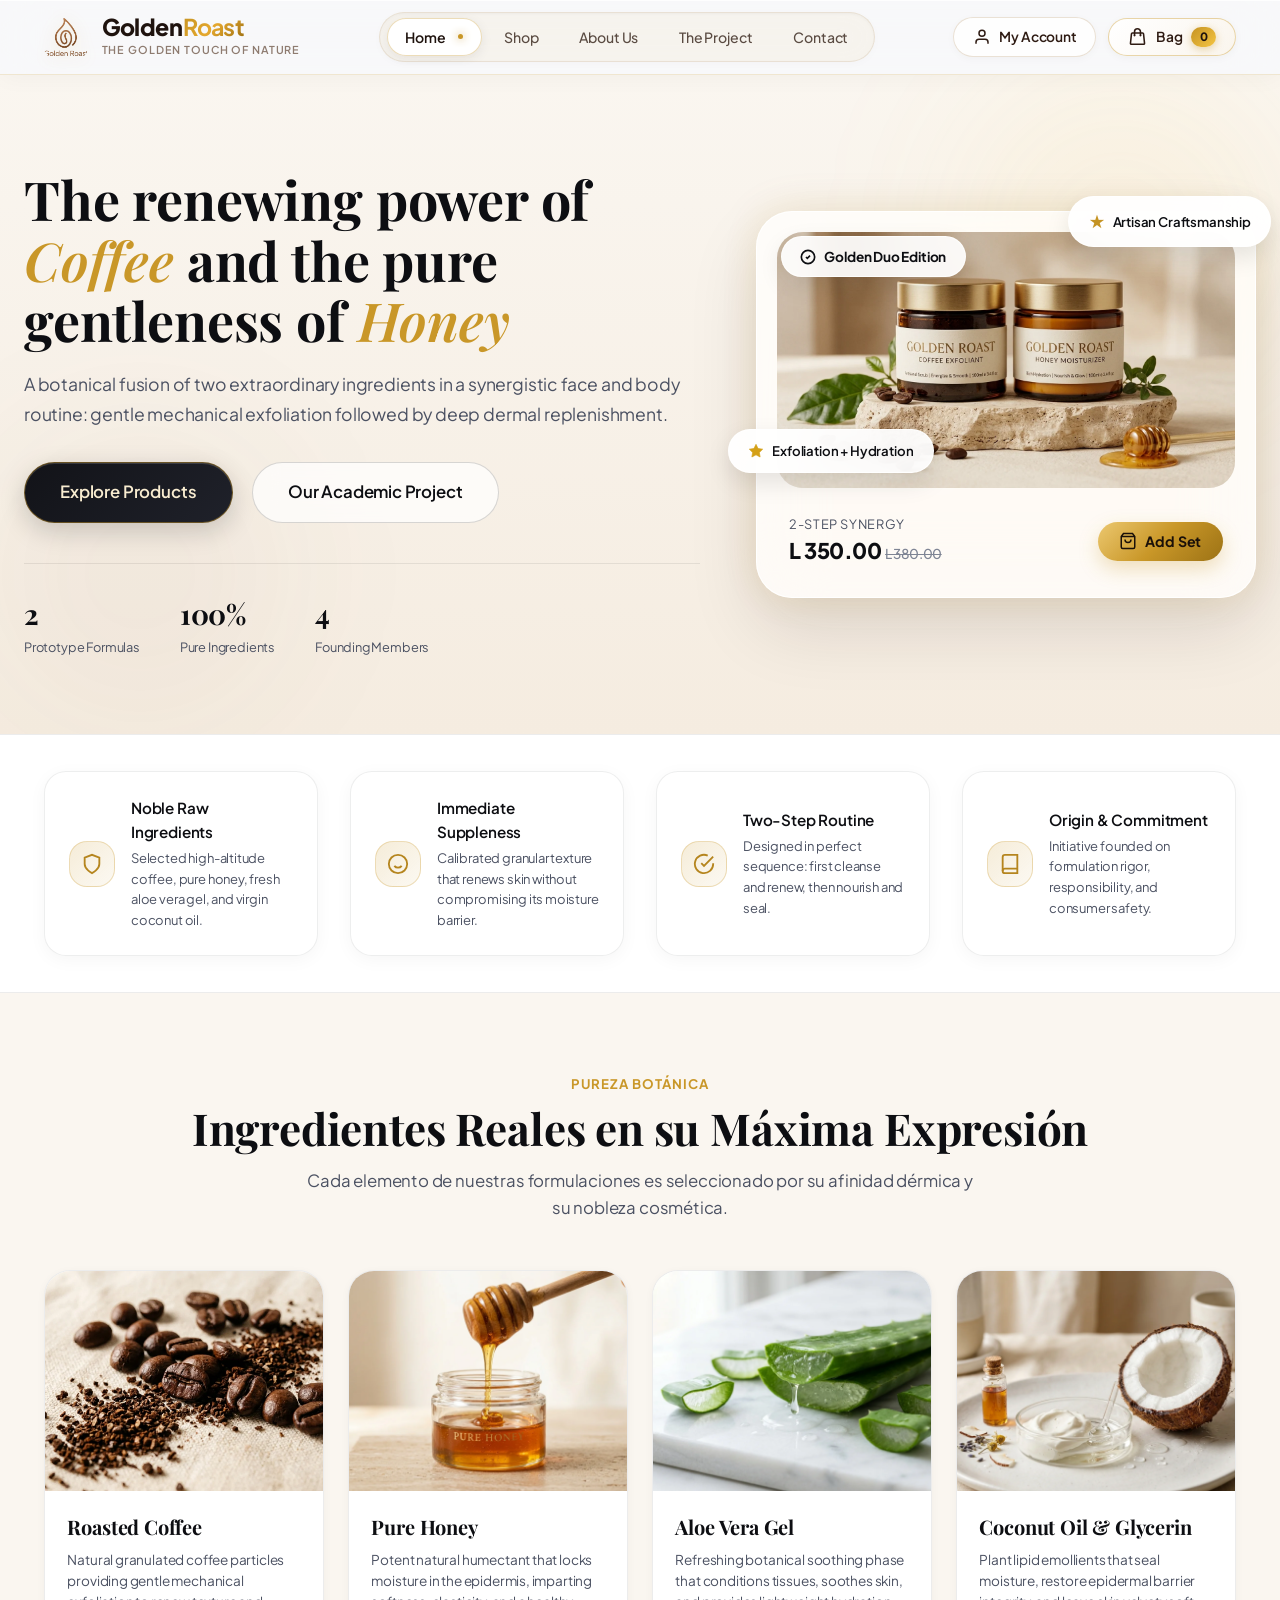
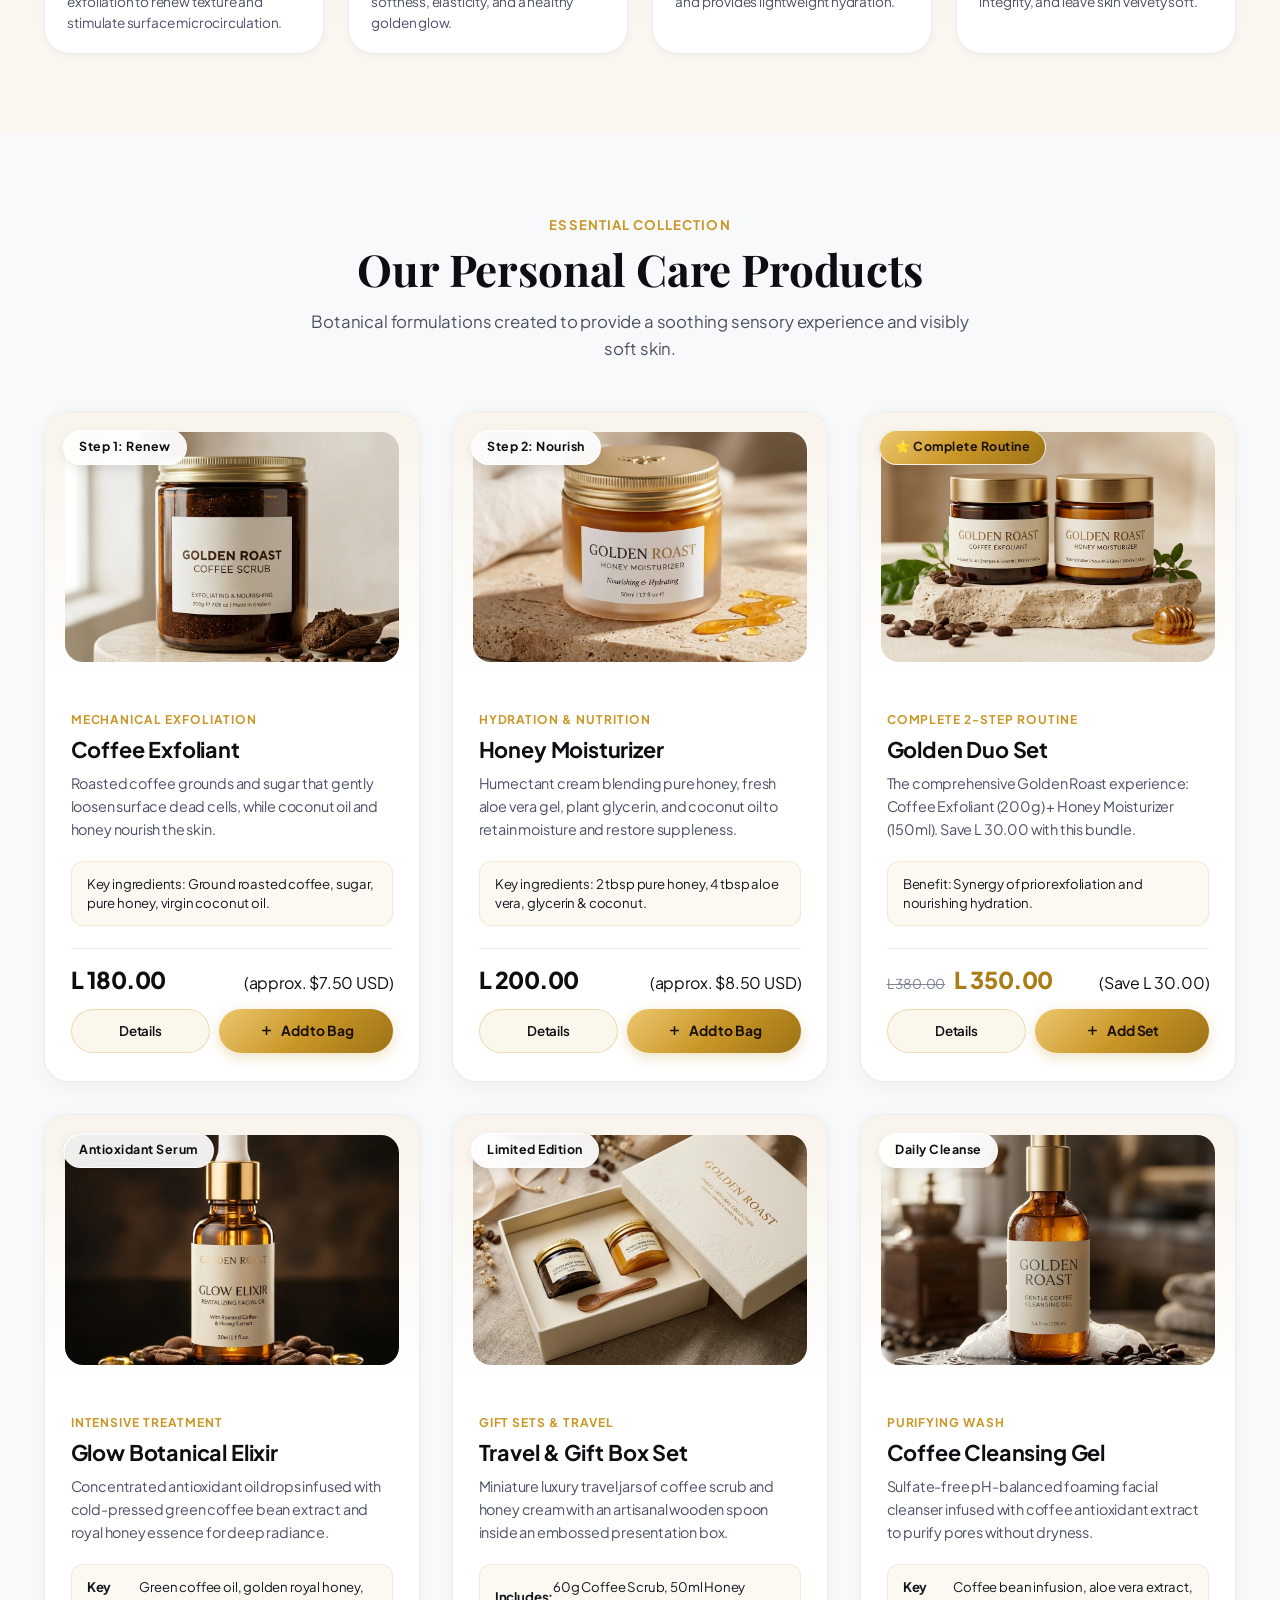
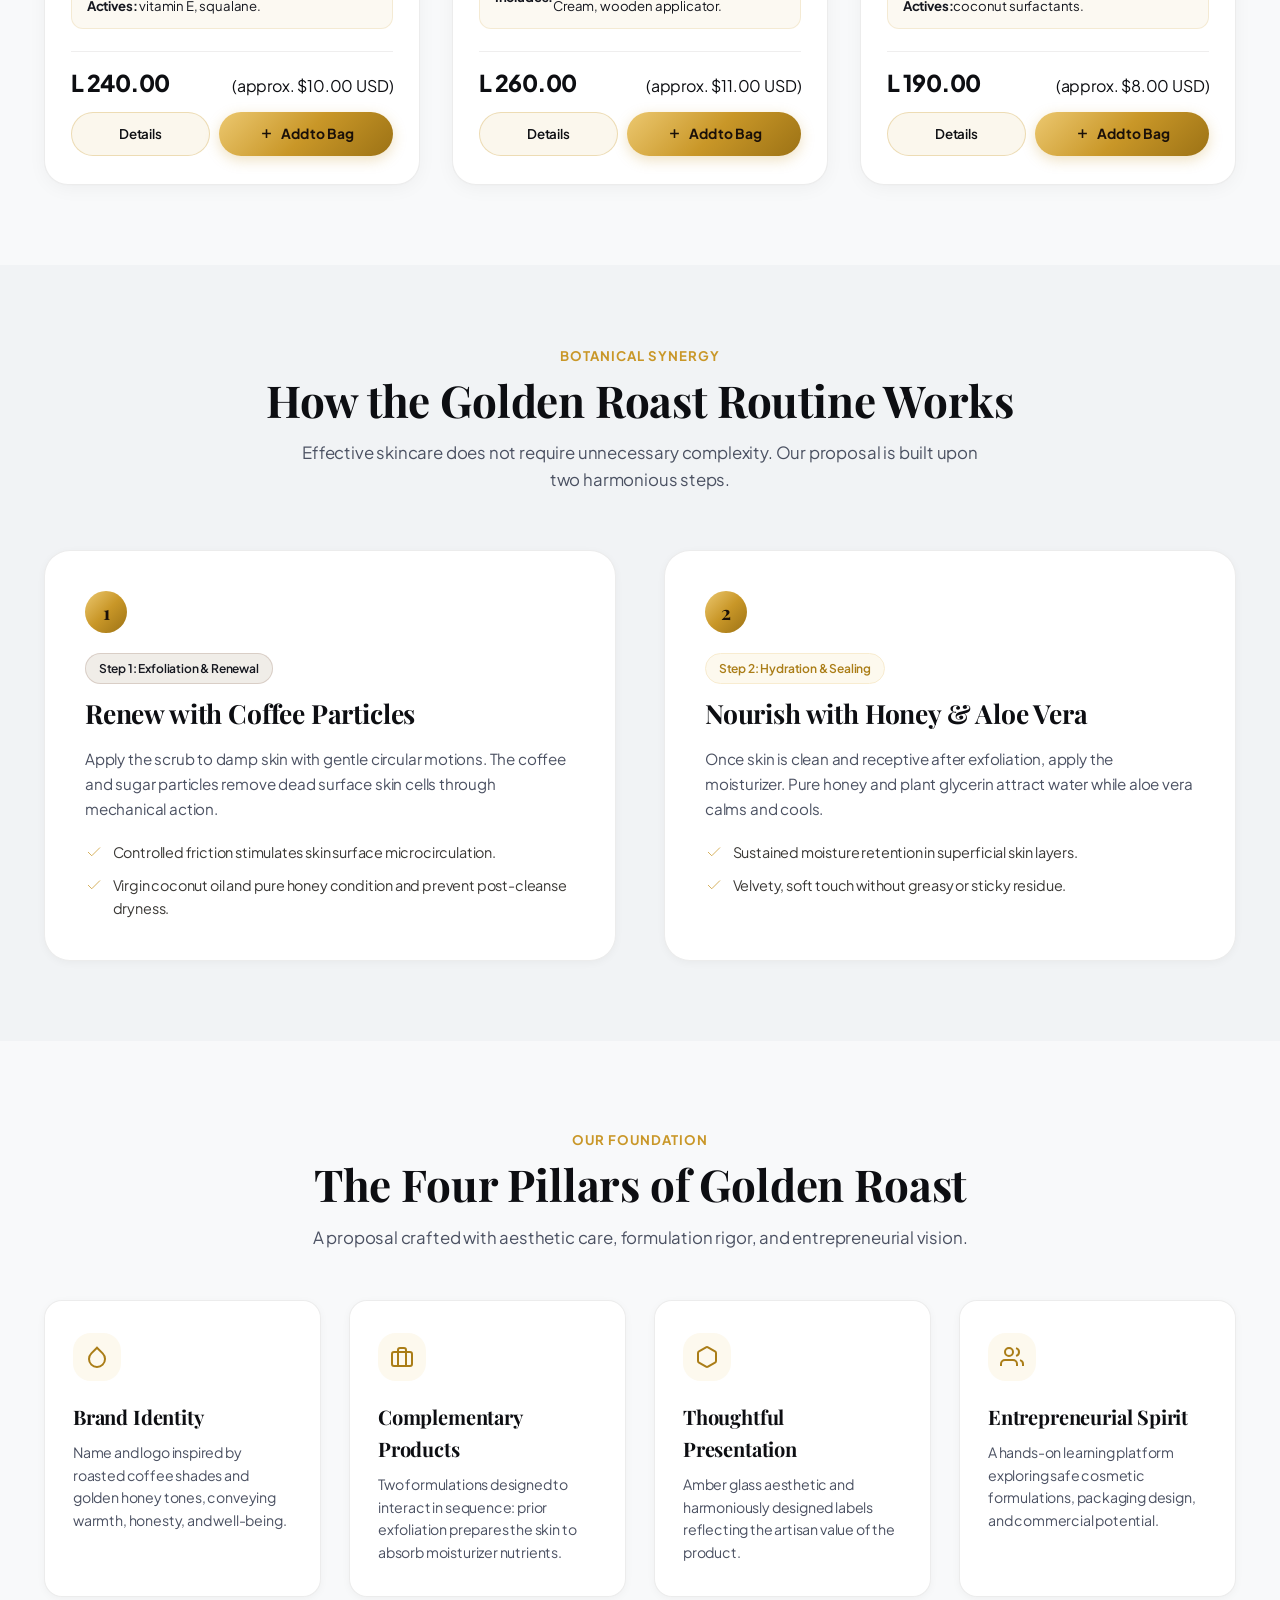
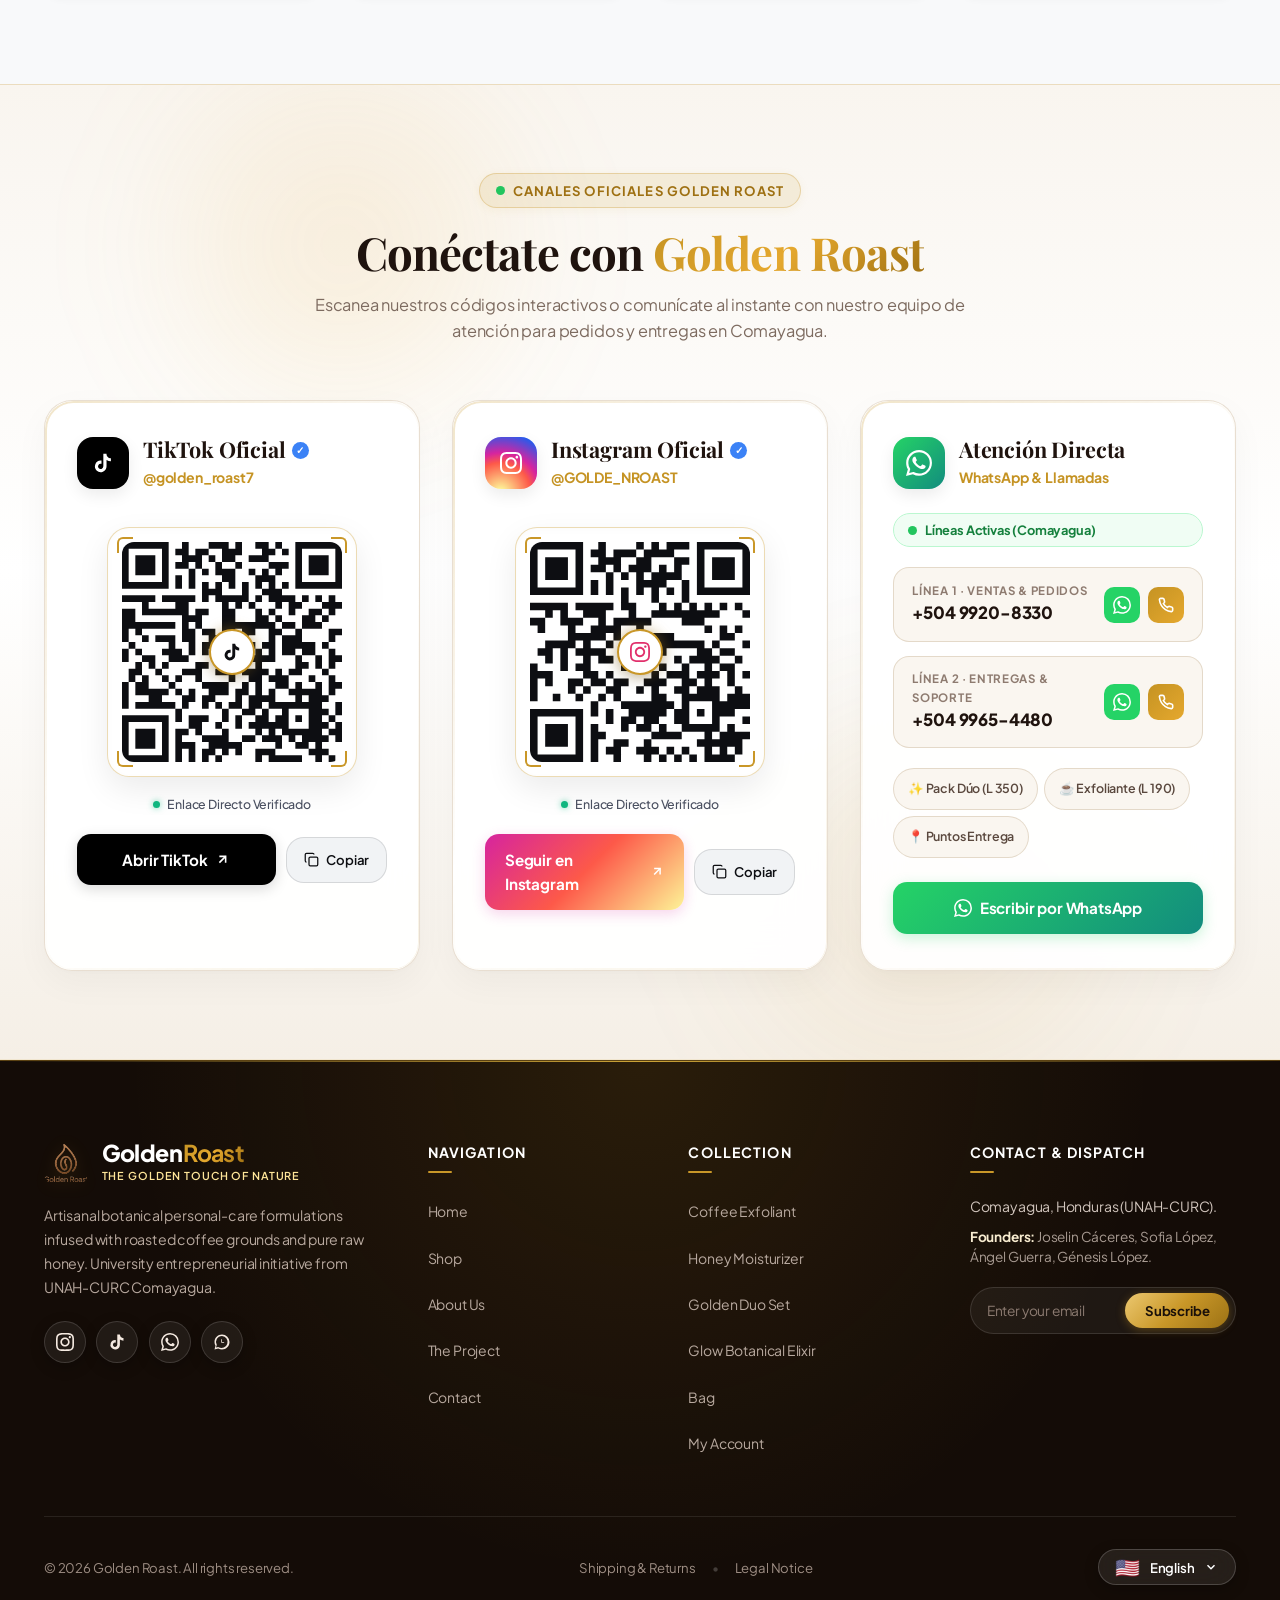
==== commit 82f753c2: "fix: desactivar preloader bloqueante y anadir cache-busters a scripts y estilos" ====
--- a/index.html
+++ b/index.html
@@ -7,17 +7,12 @@
   <title>Golden Roast - Artisan Coffee & Honey Botanical Skincare</title>
   <meta name="description" content="Golden Roast: Productos artesanales de cuidado personal formulados con café tostado y miel pura de abeja.">
   <link rel="icon" type="image/png" href="assets/img/logo.png">
-  <link rel="stylesheet" href="css/styles.css">
+  <link rel="stylesheet" href="css/styles.css?v=2.2.1">
 </head>
 <body>
 
 
-  <!-- Brand Preloader -->
-  <div class="site-preloader" id="sitePreloader">
-    <img src="assets/img/logo.png" alt="Golden Roast" class="preloader-drop">
-    <div class="preloader-text">Golden Roast</div>
-    <div style="font-size: 0.8rem; color: var(--text-muted); margin-top: 0.35rem;" data-i18n="brand.slogan">The Golden touch of nature</div>
-  </div>
+  <!-- Brand Preloader Disabled (Instant Load) -->
 
       <!-- Header (Apple Human Interface × Windows 11 Fluent Acrylic) -->
   <header class="main-header">
@@ -898,10 +893,10 @@
     </div>
   </footer>
 
-  <script src="js/storage.js"></script>
-  <script src="js/i18n.js"></script>
-  <script src="js/auth.js"></script>
-  <script src="js/carrito.js"></script>
-  <script src="js/main.js"></script>
+  <script src="js/storage.js?v=2.2.1"></script>
+  <script src="js/i18n.js?v=2.2.1"></script>
+  <script src="js/auth.js?v=2.2.1"></script>
+  <script src="js/carrito.js?v=2.2.1"></script>
+  <script src="js/main.js?v=2.2.1"></script>
 </body>
 </html>
--- a/css/styles.css
+++ b/css/styles.css
@@ -168,21 +168,14 @@
    Brand Preloader
    ========================================================================== */
 .site-preloader {
-  position: fixed;
-  inset: 0;
-  background: #FAF6F0;
-  z-index: 9999;
-  display: flex;
-  flex-direction: column;
-  align-items: center;
-  justify-content: center;
-  transition: opacity 0.4s ease, visibility 0.4s ease;
-}
-
-.site-preloader.fade-out {
-  opacity: 0;
-  visibility: hidden;
-  pointer-events: none;
+  display: none !important;
+  visibility: hidden !important;
+  opacity: 0 !important;
+  pointer-events: none !important;
+  position: absolute !important;
+  width: 0 !important;
+  height: 0 !important;
+  overflow: hidden !important;
 }
 
 .preloader-drop {
